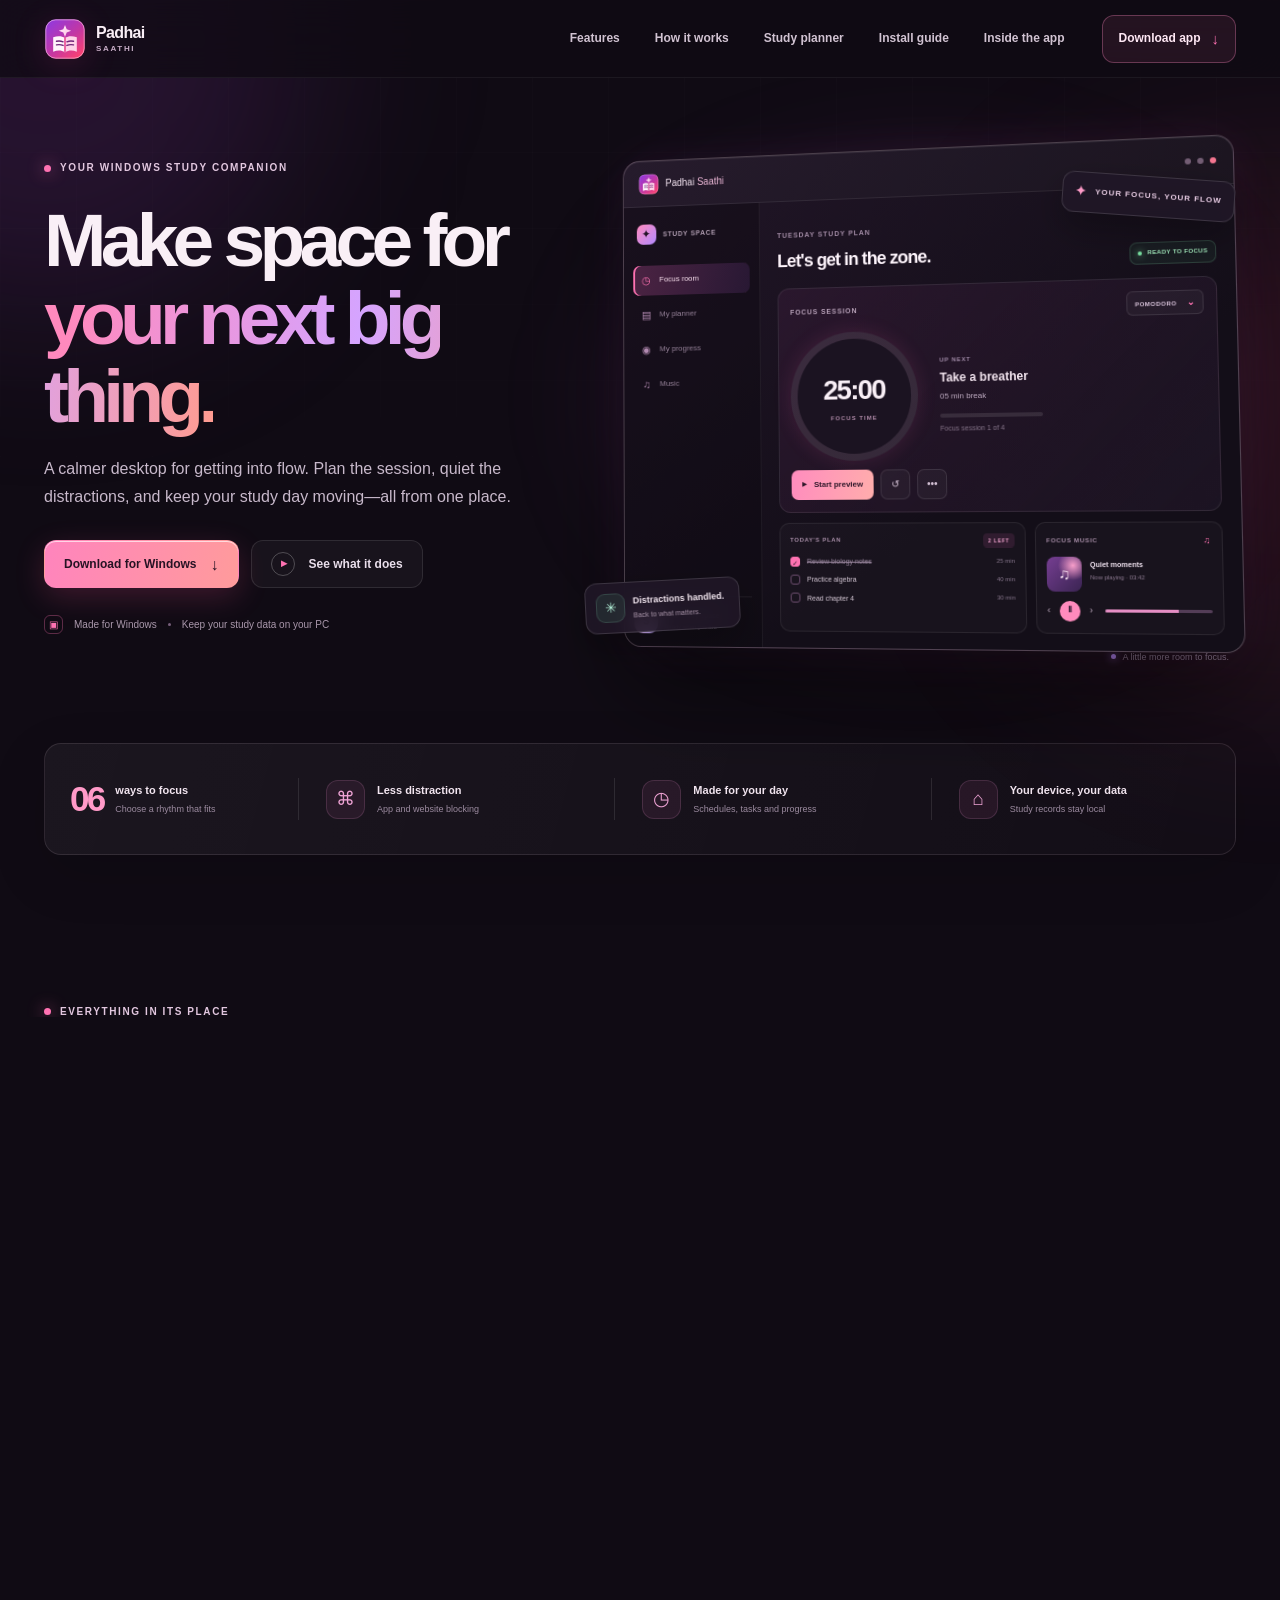
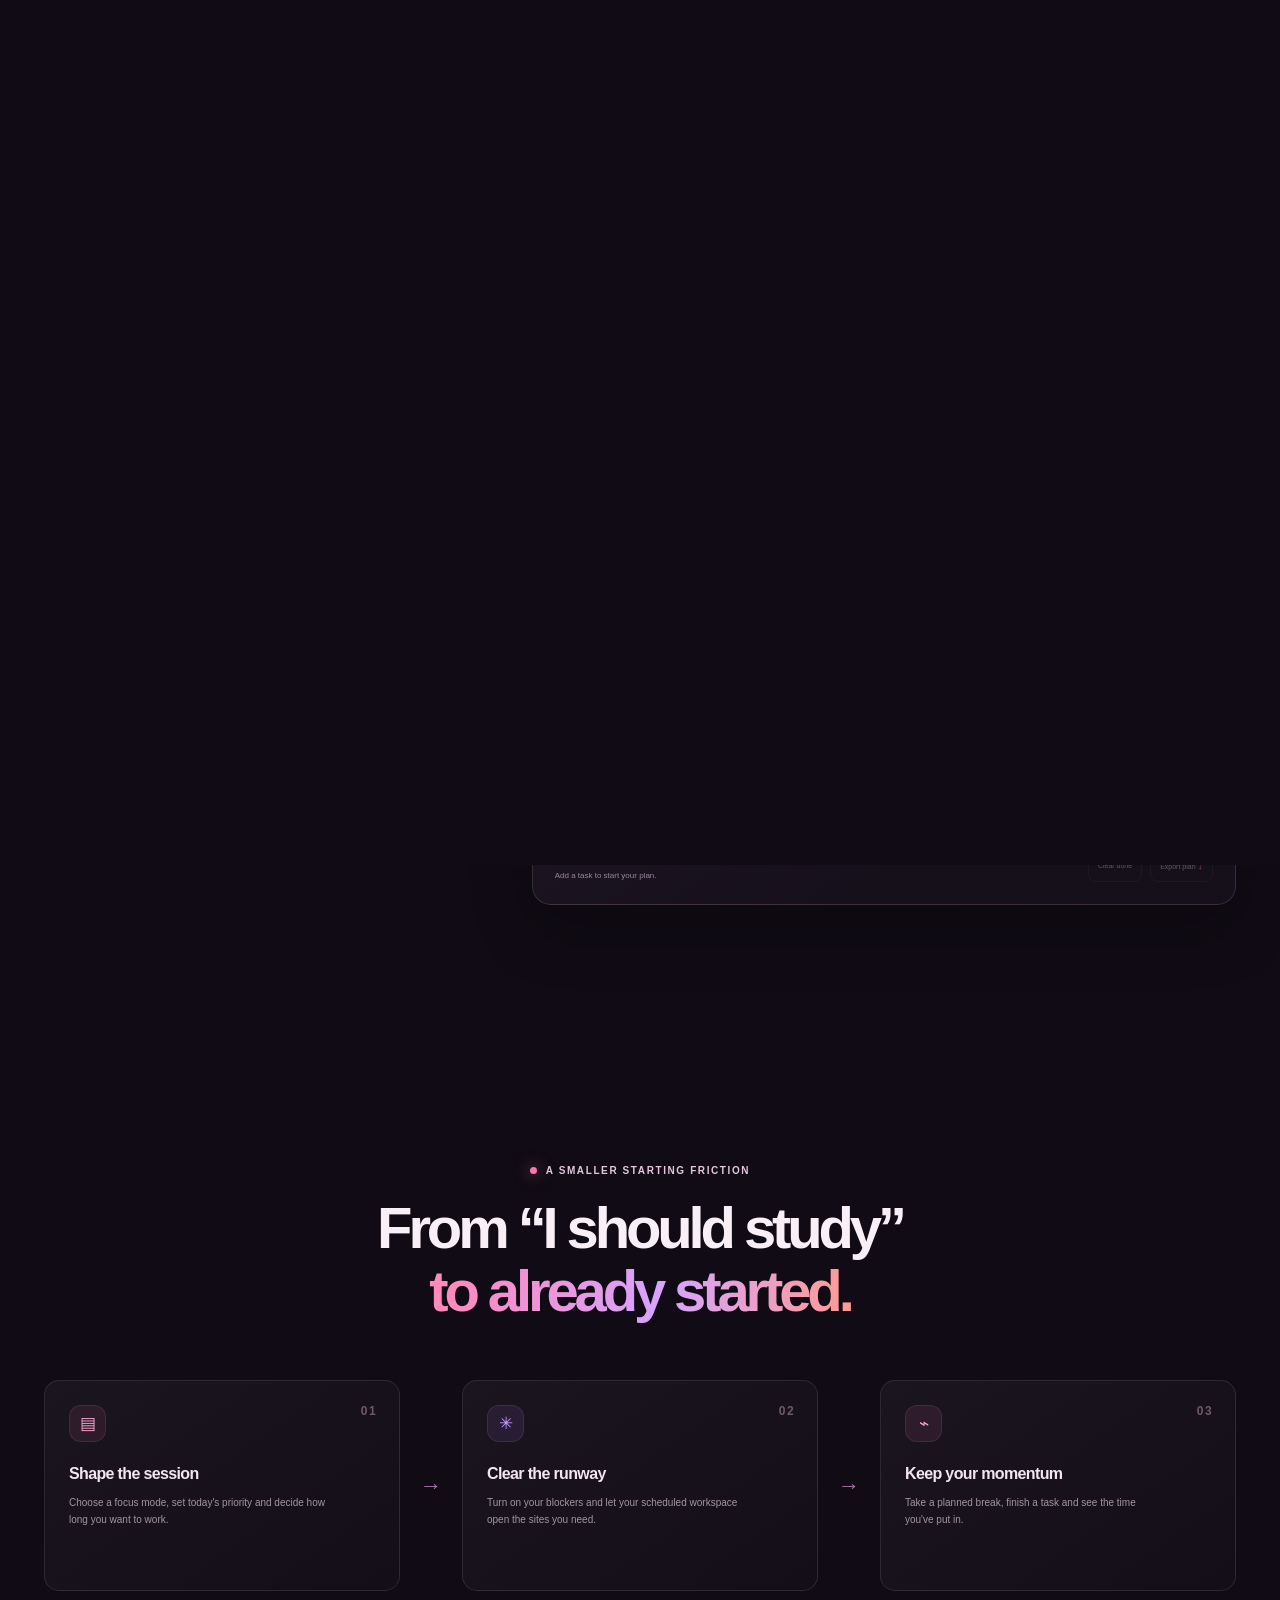
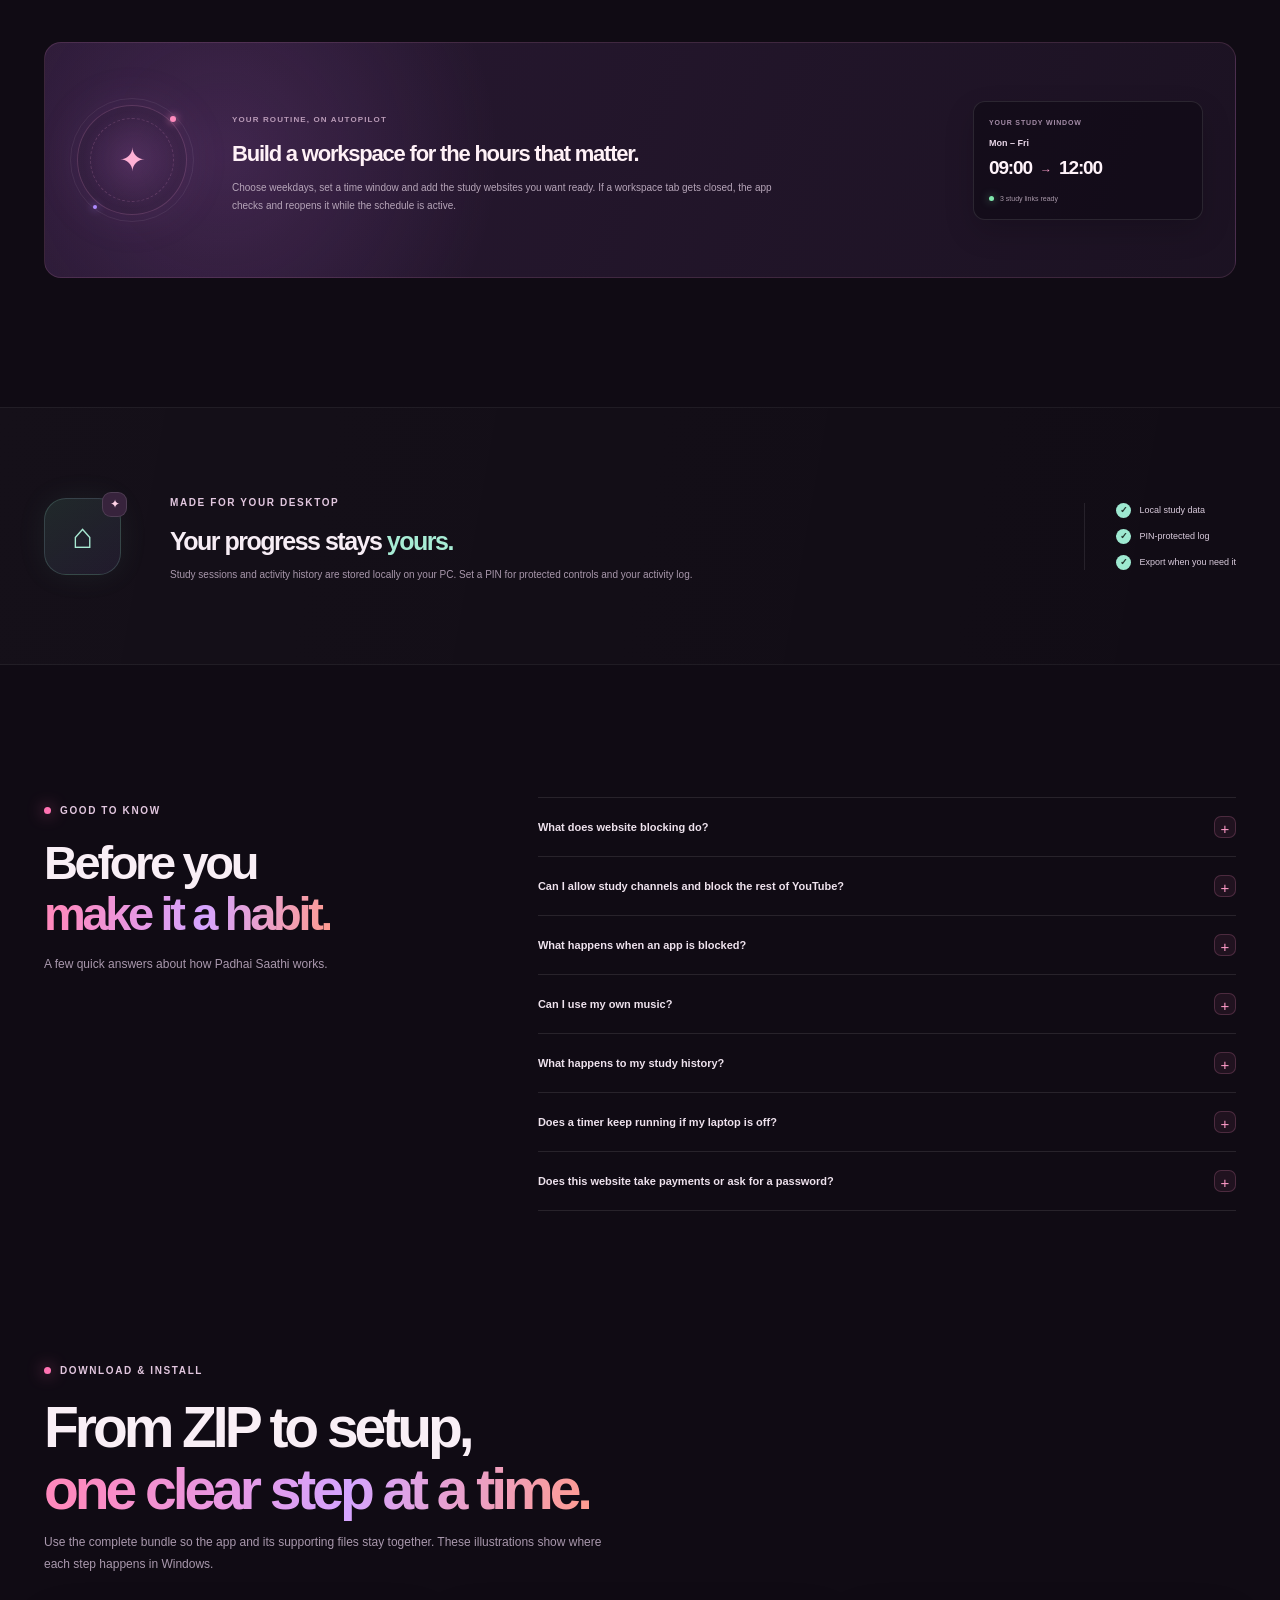
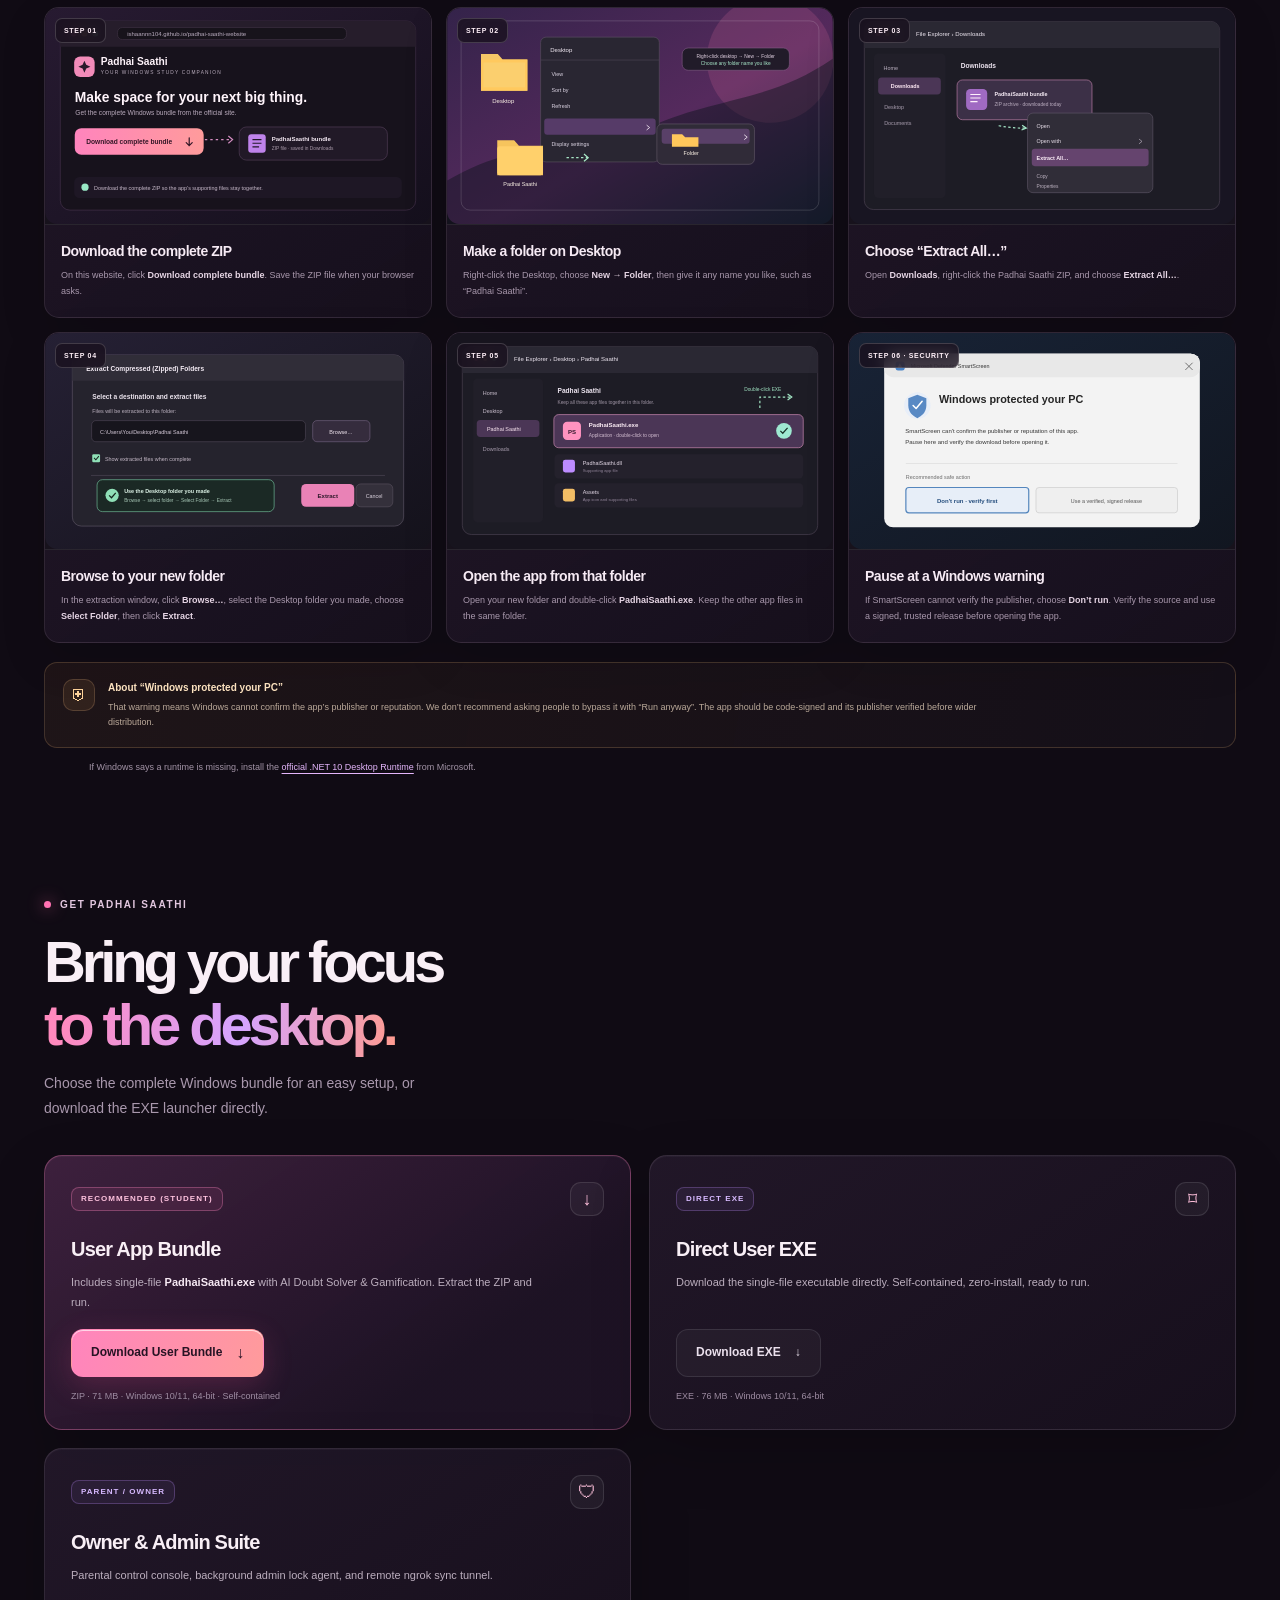
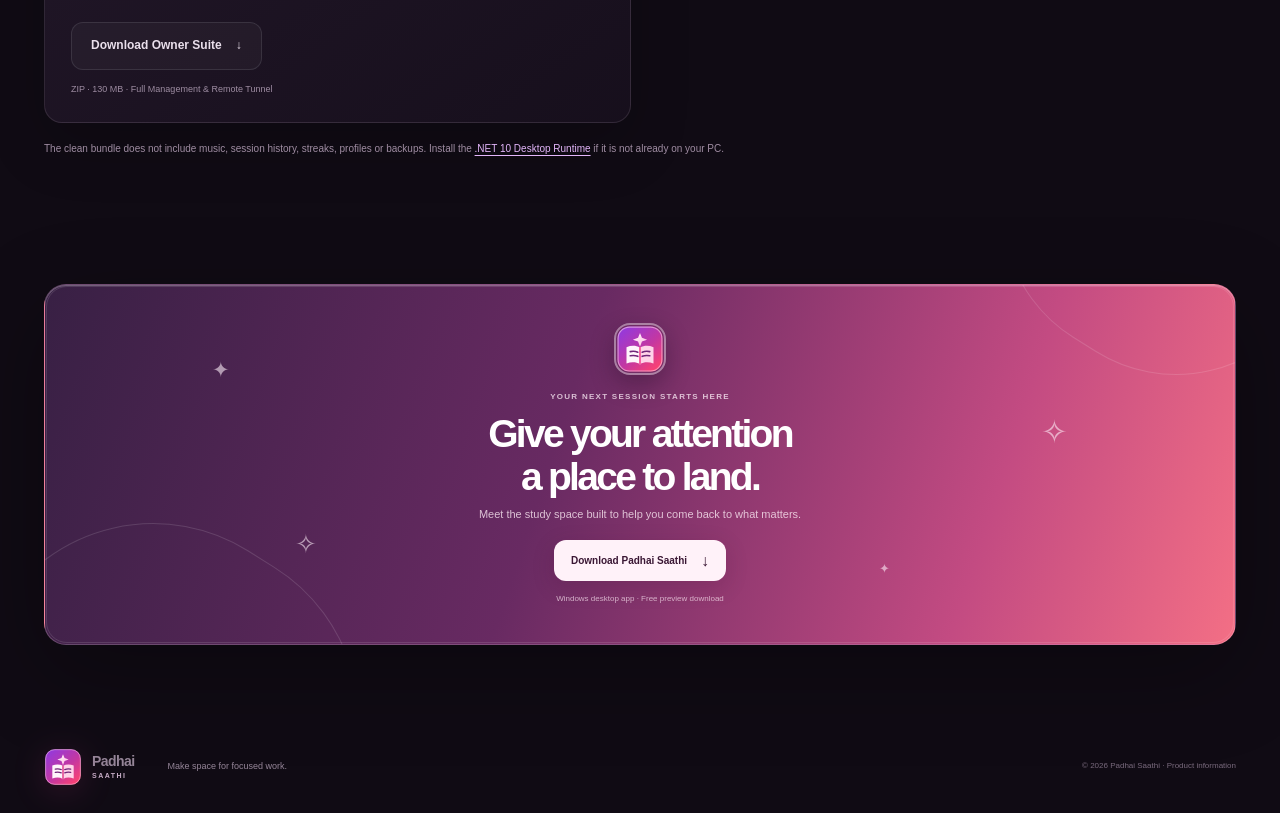
==== index.html @ 5668f963 "feat: publish live v4.2.0 user downloads (AI Doubt Solver + Gamification)" ====
<!doctype html>
<html lang="en">
  <head>
    <meta charset="utf-8" />
    <meta name="viewport" content="width=device-width, initial-scale=1" />
    <meta name="theme-color" content="#100b14" />
    <meta name="description" content="Padhai Saathi brings focus sessions, app and website blocking, selected YouTube channel access, study planning and music into one calm Windows app." />
    <meta name="robots" content="index, follow" />
    <meta name="referrer" content="strict-origin-when-cross-origin" />
    <meta http-equiv="Content-Security-Policy" content="default-src 'self'; base-uri 'self'; object-src 'none'; img-src 'self' data:; script-src 'self'; style-src 'self' 'unsafe-inline' https://fonts.googleapis.com; font-src 'self' https://fonts.gstatic.com data:; connect-src 'self'; upgrade-insecure-requests" />
    <meta property="og:type" content="website" />
    <meta property="og:title" content="Padhai Saathi — make space for focused work" />
    <meta property="og:description" content="Focus sessions, distraction blocking, selected YouTube channels and study planning for Windows." />
    <link rel="canonical" href="https://ishaannn104.github.io/padhai-saathi-website/" />
    <meta property="og:image" content="https://ishaannn104.github.io/padhai-saathi-website/assets/PadhaiSaathi.svg" />
    <title>Padhai Saathi — Make space for focused work</title>
    <link rel="icon" type="image/svg+xml" href="assets/PadhaiSaathi.svg" />
    <link rel="preconnect" href="https://fonts.googleapis.com" />
    <link rel="preconnect" href="https://fonts.gstatic.com" crossorigin />
    <link href="https://fonts.googleapis.com/css2?family=DM+Sans:wght@400;500;600;700&family=Manrope:wght@400;500;600;700;800&display=swap" rel="stylesheet" />
    <link rel="stylesheet" href="styles.css" />
    <script defer src="script.js"></script>
  </head>
  <body>
    <div class="ambient ambient-one" aria-hidden="true"></div>
    <div class="ambient ambient-two" aria-hidden="true"></div>
    <header class="topbar">
      <a class="brand" href="#top" aria-label="Padhai Saathi home">
        <img src="assets/PadhaiSaathi.svg" alt="" width="42" height="42" />
        <span><strong>Padhai</strong><small>SAATHI</small></span>
      </a>
      <button class="menu-toggle" type="button" aria-label="Open navigation" aria-expanded="false" aria-controls="main-nav">
        <span></span><span></span>
      </button>
      <nav id="main-nav" class="nav-links" aria-label="Main navigation">
        <a href="#features">Features</a>
        <a href="#how-it-works">How it works</a>
        <a href="#quick-planner">Study planner</a>
        <a href="#install-guide">Install guide</a>
        <a href="#inside-the-app">Inside the app</a>
        <a class="nav-cta" href="#download">Download app <span aria-hidden="true">↓</span></a>
      </nav>
    </header>

    <main id="top">
      <section class="hero section-wrap">
        <div class="hero-copy reveal">
          <div class="eyebrow"><span class="eyebrow-dot"></span> YOUR WINDOWS STUDY COMPANION</div>
          <h1>Make space for<br /><span>your next big thing.</span></h1>
          <p class="hero-lede">A calmer desktop for getting into flow. Plan the session, quiet the distractions, and keep your study day moving—all from one place.</p>
          <div class="hero-actions">
            <a class="button button-primary" href="#download">Download for Windows <span aria-hidden="true">↓</span></a>
            <a class="button button-quiet" href="#features"><span class="play-icon" aria-hidden="true">▶</span> See what it does</a>
          </div>
          <div class="hero-meta">
            <span class="meta-icon" aria-hidden="true">▣</span>
            <span>Made for Windows</span><i></i><span>Keep your study data on your PC</span>
          </div>
        </div>

        <div class="hero-art reveal reveal-late" id="inside-the-app">
          <div class="art-glow" aria-hidden="true"></div>
          <div class="float-chip chip-top"><span class="chip-spark">✦</span> YOUR FOCUS, YOUR FLOW</div>
          <div class="app-window" aria-label="Illustration of the Padhai Saathi focus room">
            <div class="window-topbar">
              <div class="mini-brand"><img src="assets/PadhaiSaathi.svg" alt="" /><span>Padhai <b>Saathi</b></span></div>
              <div class="window-controls"><span></span><span></span><span></span></div>
            </div>
            <div class="window-body">
              <aside class="mock-sidebar">
                <div class="mock-side-logo"><span>✦</span><b>STUDY SPACE</b></div>
                <div class="mock-nav active"><i>◷</i> Focus room</div>
                <div class="mock-nav"><i>▤</i> My planner</div>
                <div class="mock-nav"><i>◉</i> My progress</div>
                <div class="mock-nav"><i>♫</i> Music</div>
                <div class="mock-side-foot"><span class="avatar">S</span><span><b>Your study space</b><small>Ready when you are</small></span></div>
              </aside>
              <div class="mock-content">
                <div class="mock-heading"><div><span class="mock-kicker">TUESDAY STUDY PLAN</span><h3>Let's get in the zone.</h3></div><span class="ready-pill"><i></i> READY TO FOCUS</span></div>
                <div class="mock-focus-card" id="focus-demo" tabindex="-1" aria-label="Interactive focus timer preview">
                  <div class="mock-card-top"><span data-demo-session-label>FOCUS SESSION</span><span class="mode-pill"><span data-demo-mode-name>POMODORO</span> <b aria-hidden="true">⌄</b></span></div>
                  <div class="timer-zone">
                    <div class="timer-ring"><div class="ring-inner"><span class="timer-readout" data-demo-timer aria-live="off">25:00</span><small data-demo-timer-caption>FOCUS TIME</small></div></div>
                    <div class="timer-side"><span class="timer-side-label" data-demo-next-label>UP NEXT</span><strong data-demo-next-title>Take a breather</strong><span class="timer-side-time" data-demo-next-time>05 min break</span><div class="timer-progress"><span data-demo-progress></span></div><small data-demo-session-status>Focus session 1 of 4</small></div>
                  </div>
                  <div class="mock-controls"><button class="mock-start" type="button" data-demo-start aria-label="Start the timer preview"><span aria-hidden="true">▶</span> Start preview</button><button class="mock-control" type="button" data-demo-reset aria-label="Reset the timer preview">↺</button><a class="mock-control" href="#focus-modes" aria-label="Explore all focus modes">•••</a></div>
                </div>
                <div class="mock-bottom-grid">
                  <div class="mock-task-card"><div class="mini-card-head"><span>TODAY'S PLAN</span><b>2 LEFT</b></div><div class="mini-task checked"><i>✓</i><span>Review biology notes</span><small>25 min</small></div><div class="mini-task"><i></i><span>Practice algebra</span><small>40 min</small></div><div class="mini-task"><i></i><span>Read chapter 4</span><small>30 min</small></div></div>
                  <div class="mock-music-card"><div class="mini-card-head"><span>FOCUS MUSIC</span><i>♫</i></div><div class="track-art"><span>♫</span></div><div class="track-info"><b>Quiet moments</b><small>Now playing · 03:42</small></div><div class="track-controls"><span>‹</span><b>Ⅱ</b><span>›</span><div class="track-volume"><i></i></div></div></div>
                </div>
              </div>
            </div>
          </div>
          <div class="float-chip chip-bottom"><span class="shield-mini" aria-hidden="true">✳</span><span><b>Distractions handled.</b><small>Back to what matters.</small></span></div>
          <div class="art-caption"><span class="caption-dot"></span> A little more room to focus.</div>
        </div>
      </section>

      <section class="proof-strip section-wrap" aria-label="At a glance">
        <div class="proof-item"><span class="proof-number">06</span><span><b>ways to focus</b><small>Choose a rhythm that fits</small></span></div>
        <div class="proof-divider"></div>
        <div class="proof-item"><span class="proof-symbol">⌘</span><span><b>Less distraction</b><small>App and website blocking</small></span></div>
        <div class="proof-divider"></div>
        <div class="proof-item"><span class="proof-symbol">◷</span><span><b>Made for your day</b><small>Schedules, tasks and progress</small></span></div>
        <div class="proof-divider"></div>
        <div class="proof-item"><span class="proof-symbol">⌂</span><span><b>Your device, your data</b><small>Study records stay local</small></span></div>
      </section>

      <section class="features section-wrap" id="features">
        <div class="section-heading reveal">
          <span class="eyebrow"><span class="eyebrow-dot"></span> EVERYTHING IN ITS PLACE</span>
          <h2>One study space.<br /><span>Fewer open loops.</span></h2>
          <p>Keep the small things from pulling you away from the important thing in front of you.</p>
        </div>
        <div class="feature-grid">
          <article class="feature-card feature-focus reveal">
            <div class="feature-icon icon-pink"><span>◷</span></div>
            <div class="feature-copy"><span class="feature-overline">FIND YOUR RHYTHM</span><h3>Focus your way.</h3><p>Pick Pomodoro, countdown, stopwatch, deep work, intervals or your own custom cycle. Save your preferred setup and get started.</p><a href="#focus-modes" class="text-link">Explore focus modes <span>↗</span></a></div>
            <div class="mode-stack" aria-hidden="true"><span>Pomodoro <b>25 / 5</b></span><span>Deep work <b>90 min</b></span><span>Custom cycle <b>Set yours</b></span></div>
          </article>
          <article class="feature-card feature-block reveal reveal-late">
            <div class="feature-icon icon-violet"><span>✳</span></div>
            <div class="feature-copy"><span class="feature-overline">PROTECT YOUR ATTENTION</span><h3>Let distractions go.</h3><p>Choose apps and website domains separately. When a blocked website opens, Padhai Saathi closes the whole browser and its other tabs and windows.</p><div class="blocker-demo"><span><i class="app-dot dot-rose"></i> Social app <b>Blocked</b></span><span><i class="app-dot dot-blue"></i> Video site <b>Blocked</b></span></div></div>
          </article>
          <article class="feature-card feature-workspace reveal">
            <div class="feature-icon icon-coral"><span>▦</span></div>
            <div class="feature-copy"><span class="feature-overline">BUILD A ROUTINE</span><h3>Your desk, on a schedule.</h3><p>Set the days and hours for a workspace. Padhai Saathi can open your study links and keep the routine ready for you.</p><a href="#how-it-works" class="text-link">See how workspaces work <span>↗</span></a></div>
            <div class="schedule-mini" aria-hidden="true"><div><span>WEEKDAY WORKSPACE</span><b>09:00 <i>→</i> 12:00</b></div><div class="weekday-row"><i>M</i><i>T</i><i>W</i><i>T</i><i>F</i><i class="off">S</i><i class="off">S</i></div><small><span></span> Study room is scheduled</small></div>
          </article>
          <article class="feature-card feature-plan reveal reveal-late">
            <div class="feature-icon icon-mint"><span>✓</span></div>
            <div class="feature-copy"><span class="feature-overline">TURN INTENTION INTO ACTION</span><h3>A plan you can finish.</h3><p>Break big goals into tasks with estimates, priorities and due dates. Plan your day around the time you actually have.</p><div class="plan-progress"><div class="plan-progress-top"><span>Today's plan</span><b>2 of 4 done</b></div><div class="plan-track"><i></i></div></div></div>
          </article>
          <article class="feature-card feature-music reveal">
            <div class="feature-icon icon-amber"><span>♫</span></div>
            <div class="feature-copy"><span class="feature-overline">SET THE MOOD</span><h3>Keep your sound close.</h3><p>Play your own audio with playback, volume, shuffle, repeat and track controls that stay available around the app.</p><div class="sound-wave" aria-hidden="true"><i></i><i></i><i></i><i></i><i></i><i></i><i></i><i></i><i></i><i></i><i></i><i></i><i></i><i></i><i></i><i></i><i></i><i></i></div></div>
          </article>
          <article class="feature-card feature-insights reveal reveal-late">
            <div class="feature-icon icon-blue"><span>⌁</span></div>
            <div class="feature-copy"><span class="feature-overline">SEE YOUR MOMENTUM</span><h3>Notice the progress.</h3><p>Review focused time, streaks and subject totals. Export your progress and view a private activity log protected by your PIN.</p><div class="spark-bars" aria-hidden="true"><i style="--bar:32%"></i><i style="--bar:48%"></i><i style="--bar:42%"></i><i style="--bar:72%"></i><i style="--bar:60%"></i><i style="--bar:88%"></i><i style="--bar:70%"></i></div></div>
          </article>
          <article class="feature-card feature-ai reveal">
            <div class="feature-icon icon-pink"><span>✦</span></div>
            <div class="feature-copy"><span class="feature-overline">100% FREE AI STUDY COMPANION</span><h3>Saathi AI Doubt Solver.</h3><p>Stuck on a difficult concept or exam question? Ask Saathi AI for instant step-by-step explanations, mnemonic tricks, and quick revision notes powered by Google Gemini.</p><div class="blocker-demo"><span><i class="app-dot dot-rose"></i> Step-by-Step <b>Math &amp; Science</b></span><span><i class="app-dot dot-blue"></i> 100% Free <b>No Subscription</b></span></div></div>
          </article>
          <article class="feature-card feature-gamification reveal reveal-late">
            <div class="feature-icon icon-mint"><span>★</span></div>
            <div class="feature-copy"><span class="feature-overline">STUDENT PSYCHOLOGY &amp; GAMIFICATION</span><h3>Earn XP. Level up your focus.</h3><p>Turn study sessions into rewarding milestones. Rank up from Focus Novice to Padhai Prodigy, earn daily streaks, and get daily motivational quotes to keep your mental flow peak.</p><div class="plan-progress"><div class="plan-progress-top"><span>Level 2: Dedicated Learner</span><b>150 / 250 XP</b></div><div class="plan-track"><i style="width: 60%;"></i></div></div></div>
          </article>
        </div>
        <article class="youtube-feature-card reveal" id="youtube-focus">
          <div class="youtube-feature-copy">
            <span class="feature-overline">A BETTER WAY TO LEARN ON YOUTUBE</span>
            <h3>Keep the study channels.<br /><span>Close the rabbit holes.</span></h3>
            <p>Add the channels you learn from with a channel URL or <strong>@handle</strong>. During focus sessions and active workspaces, those channel pages and videos stay available; other YouTube pages and videos close the whole browser.</p>
            <small>Video channels are checked online on first use. A new page may load briefly before the blocker check closes the browser; if a channel cannot be verified, access is denied.</small>
          </div>
          <div class="youtube-allowlist-preview" aria-label="Illustration of selected YouTube channels being allowed and other YouTube videos being blocked">
            <div class="youtube-preview-top"><span>YOUTUBE CHANNEL ALLOWLIST</span><b><i></i> ON</b></div>
            <div class="youtube-channel-row"><span class="youtube-status-icon">✓</span><div><strong>@KhanAcademy</strong><small>Channel page and videos allowed</small></div></div>
            <div class="youtube-channel-row"><span class="youtube-status-icon">✓</span><div><strong>@PhysicsWallah</strong><small>Channel page and videos allowed</small></div></div>
            <div class="youtube-rule-divider"><span>OTHER YOUTUBE CONTENT</span></div>
            <div class="youtube-block-row"><span class="youtube-block-icon">×</span><div><strong>Unselected pages and videos</strong><small>Whole browser closes during focus</small></div></div>
          </div>
        </article>
      </section>

      <section class="modes-section" id="focus-modes">
        <div class="section-wrap modes-layout">
          <div class="modes-copy reveal">
            <span class="eyebrow"><span class="eyebrow-dot"></span> SIX WAYS TO GET GOING</span>
            <h2>Make the timer<br /><span>fit your brain.</span></h2>
            <p>Some days call for sprints. Some call for a long, quiet stretch. Select a mode to preview its timer above; the demo does not start or control the desktop app.</p>
            <a class="button button-outline" href="#inside-the-app">See the focus room <span>↗</span></a>
          </div>
          <div class="mode-grid reveal reveal-late">
            <a class="mode-tile is-selected" href="#focus-demo" data-demo-mode="pomodoro" aria-current="true"><span class="tile-icon">🍅</span><span class="tile-copy"><b>Pomodoro</b><small>Focus, then recharge</small></span><span class="tile-arrow" aria-hidden="true">↗</span></a>
            <a class="mode-tile" href="#focus-demo" data-demo-mode="countdown"><span class="tile-icon">◷</span><span class="tile-copy"><b>Countdown</b><small>Set your end time</small></span><span class="tile-arrow" aria-hidden="true">↗</span></a>
            <a class="mode-tile" href="#focus-demo" data-demo-mode="stopwatch"><span class="tile-icon">↗</span><span class="tile-copy"><b>Stopwatch</b><small>Track as you go</small></span><span class="tile-arrow" aria-hidden="true">↗</span></a>
            <a class="mode-tile" href="#focus-demo" data-demo-mode="deep-work"><span class="tile-icon">◉</span><span class="tile-copy"><b>Deep work</b><small>Protect a longer block</small></span><span class="tile-arrow" aria-hidden="true">↗</span></a>
            <a class="mode-tile" href="#focus-demo" data-demo-mode="intervals"><span class="tile-icon">⟳</span><span class="tile-copy"><b>Intervals</b><small>Repeat your own cycle</small></span><span class="tile-arrow" aria-hidden="true">↗</span></a>
            <a class="mode-tile" href="#focus-demo" data-demo-mode="custom"><span class="tile-icon">✳</span><span class="tile-copy"><b>Custom cycle</b><small>Name and shape your flow</small></span><span class="tile-arrow" aria-hidden="true">↗</span></a>
          </div>
        </div>
      </section>

      <section class="quick-planner section-wrap" id="quick-planner" aria-labelledby="planner-heading">
        <div class="planner-intro reveal">
          <span class="eyebrow"><span class="eyebrow-dot"></span> A SMALL PLAN, KEPT LOCAL</span>
          <h2 id="planner-heading">Make a plan<br /><span>for right now.</span></h2>
          <p>Turn a big study day into a few clear next steps. Add tasks, keep an eye on your remaining focus time, and save a copy when you're done.</p>
          <div class="planner-privacy"><span aria-hidden="true">⌂</span><div><b>Saved in this browser</b><small>Your plan stays on this device and is separate from the desktop app.</small></div></div>
        </div>
        <div class="planner-card reveal reveal-late">
          <div class="planner-card-top">
            <div><span class="planner-kicker">QUICK STUDY PLAN</span><h3>Your next steps</h3></div>
            <span class="planner-local-badge"><i></i> ON THIS DEVICE</span>
          </div>
          <div class="planner-stats" aria-label="Study plan summary">
            <div class="planner-stat"><span>Tasks left</span><strong data-plan-remaining>0</strong></div>
            <div class="planner-stat"><span>Focus time left</span><strong><span data-plan-minutes>0</span><small> min</small></strong></div>
            <div class="planner-stat"><span>Done</span><strong><span data-plan-complete>0</span><small>%</small></strong></div>
          </div>
          <div class="planner-progress" role="progressbar" aria-label="Study plan completion" aria-valuemin="0" aria-valuemax="100" aria-valuenow="0"><i data-plan-progress></i></div>
          <form class="planner-form" id="study-planner-form">
            <label class="planner-field planner-field-task" for="planner-task">What do you need to do?<input id="planner-task" name="task" type="text" maxlength="100" placeholder="e.g. Revise the biology chapter" required /></label>
            <label class="planner-field" for="planner-subject">Subject <span>(optional)</span><input id="planner-subject" name="subject" type="text" maxlength="48" placeholder="e.g. Biology" /></label>
            <label class="planner-field" for="planner-minutes">Minutes<input id="planner-minutes" name="minutes" type="number" min="1" max="480" step="5" value="25" required /></label>
            <button class="button button-primary planner-add" type="submit">Add task <span aria-hidden="true">+</span></button>
          </form>
          <div class="planner-list-head">
            <div><b>Your list</b><span data-plan-total>0 tasks</span></div>
            <div class="planner-filters" role="group" aria-label="Filter study tasks">
              <button type="button" data-plan-filter="all" aria-pressed="true">All</button>
              <button type="button" data-plan-filter="open" aria-pressed="false">To do</button>
              <button type="button" data-plan-filter="done" aria-pressed="false">Done</button>
            </div>
          </div>
          <ul class="planner-list" data-plan-list aria-label="Study tasks"></ul>
          <p class="planner-empty" data-plan-empty>No tasks yet. Add one small step to get started.</p>
          <div class="planner-footer">
            <p data-plan-message aria-live="polite">Add a task to start your plan.</p>
            <div class="planner-footer-actions">
              <button type="button" data-plan-clear disabled>Clear done</button>
              <button type="button" data-plan-export disabled>Export plan <span aria-hidden="true">↓</span></button>
            </div>
          </div>
        </div>
        <template id="planner-task-template">
          <li class="planner-task">
            <button class="planner-task-toggle" type="button" data-task-toggle aria-pressed="false" aria-label="Mark task complete"><span aria-hidden="true">✓</span></button>
            <div class="planner-task-copy"><b data-task-title></b><span data-task-subject></span></div>
            <span class="planner-task-time"><b data-task-minutes></b><small>min</small></span>
            <button class="planner-task-delete" type="button" data-task-delete aria-label="Delete task">×</button>
          </li>
        </template>
      </section>

      <section class="workflow section-wrap" id="how-it-works">
        <div class="section-heading center-heading reveal">
          <span class="eyebrow"><span class="eyebrow-dot"></span> A SMALLER STARTING FRICTION</span>
          <h2>From “I should study”<br /><span>to already started.</span></h2>
        </div>
        <div class="steps-row">
          <article class="step-card reveal"><div class="step-number">01</div><div class="step-icon">▤</div><h3>Shape the session</h3><p>Choose a focus mode, set today's priority and decide how long you want to work.</p></article>
          <div class="step-connector" aria-hidden="true">→</div>
          <article class="step-card reveal reveal-late"><div class="step-number">02</div><div class="step-icon">✳</div><h3>Clear the runway</h3><p>Turn on your blockers and let your scheduled workspace open the sites you need.</p></article>
          <div class="step-connector" aria-hidden="true">→</div>
          <article class="step-card reveal reveal-later"><div class="step-number">03</div><div class="step-icon">⌁</div><h3>Keep your momentum</h3><p>Take a planned break, finish a task and see the time you've put in.</p></article>
        </div>
        <div class="workspace-callout reveal">
          <div class="callout-orbit" aria-hidden="true"><span>✦</span><i></i><i></i></div>
          <div class="callout-copy"><span class="feature-overline">YOUR ROUTINE, ON AUTOPILOT</span><h3>Build a workspace for the hours that matter.</h3><p>Choose weekdays, set a time window and add the study websites you want ready. If a workspace tab gets closed, the app checks and reopens it while the schedule is active.</p></div>
          <div class="callout-schedule"><span>YOUR STUDY WINDOW</span><b>Mon – Fri</b><strong>09:00 <i>→</i> 12:00</strong><small><i></i> 3 study links ready</small></div>
        </div>
      </section>

      <section class="privacy-band">
        <div class="section-wrap privacy-inner reveal">
          <div class="privacy-symbol"><span>⌂</span><i>✦</i></div>
          <div><span class="eyebrow">MADE FOR YOUR DESKTOP</span><h2>Your progress stays <span>yours.</span></h2><p>Study sessions and activity history are stored locally on your PC. Set a PIN for protected controls and your activity log.</p></div>
          <div class="privacy-points"><span><i>✓</i> Local study data</span><span><i>✓</i> PIN-protected log</span><span><i>✓</i> Export when you need it</span></div>
        </div>
      </section>

      <section class="faq-section section-wrap" id="faq">
        <div class="faq-intro reveal"><span class="eyebrow"><span class="eyebrow-dot"></span> GOOD TO KNOW</span><h2>Before you<br /><span>make it a habit.</span></h2><p>A few quick answers about how Padhai Saathi works.</p></div>
        <div class="faq-list reveal reveal-late">
          <details><summary>What does website blocking do? <span>+</span></summary><p>During an active focus session or scheduled workspace, Padhai Saathi matches the blocked domain and closes the entire browser process, including its other windows and tabs. Save browser work before a session, because unsaved forms may be lost.</p></details>
          <details><summary>Can I allow study channels and block the rest of YouTube? <span>+</span></summary><p>Yes. Add selected channel URLs or @handles in Blockers and turn on the YouTube channel limit. During focus and active workspaces, those channel pages and videos are allowed; other YouTube pages and videos close the whole browser. Video channels need an internet check the first time.</p></details>
          <details><summary>What happens when an app is blocked? <span>+</span></summary><p>Selected apps are force-closed during focus or an enabled workspace. Save your work before starting a protected session, because unsaved changes in a blocked app may be lost.</p></details>
          <details><summary>Can I use my own music? <span>+</span></summary><p>Yes. The player supports common local audio files, including MP3, WAV, WMA, M4A and AAC. Add audio you have the right to use.</p></details>
          <details><summary>What happens to my study history? <span>+</span></summary><p>Your study and activity data is stored locally on your Windows PC. You can export progress reports from the app.</p></details>
          <details><summary>Does a timer keep running if my laptop is off? <span>+</span></summary><p>The app saves the timer's end time and can restore it after you sign back into Windows. The app itself cannot run while Windows is powered off.</p></details>
          <details><summary>Does this website take payments or ask for a password? <span>+</span></summary><p>No. This is an informational website about the Windows app. It has no checkout, payment form, account sign-in, or password collection.</p></details>
        </div>
      </section>

      <section class="install-guide section-wrap" id="install-guide" aria-labelledby="install-guide-heading">
        <div class="section-heading install-guide-heading reveal">
          <span class="eyebrow"><span class="eyebrow-dot"></span> DOWNLOAD &amp; INSTALL</span>
          <h2 id="install-guide-heading">From ZIP to setup,<br /><span>one clear step at a time.</span></h2>
          <p>Use the complete bundle so the app and its supporting files stay together. These illustrations show where each step happens in Windows.</p>
        </div>
        <div class="guide-grid">
          <article class="guide-card reveal">
            <figure class="guide-visual"><span>STEP 01</span><img src="assets/download-guide/step-01-download.svg" alt="Browser on the official Padhai Saathi website with the complete bundle download button and ZIP download." loading="lazy" decoding="async" /></figure>
            <div class="guide-copy"><h3>Download the complete ZIP</h3><p>On this website, click <strong>Download complete bundle</strong>. Save the ZIP file when your browser asks.</p></div>
          </article>
          <article class="guide-card reveal reveal-late">
            <figure class="guide-visual"><span>STEP 02</span><img src="assets/download-guide/step-02-folder.svg" alt="Windows desktop context menu showing New, Folder, and a new Padhai Saathi folder." loading="lazy" decoding="async" /></figure>
            <div class="guide-copy"><h3>Make a folder on Desktop</h3><p>Right-click the Desktop, choose <strong>New → Folder</strong>, then give it any name you like, such as “Padhai Saathi”.</p></div>
          </article>
          <article class="guide-card reveal">
            <figure class="guide-visual"><span>STEP 03</span><img src="assets/download-guide/step-03-extract.svg" alt="Windows Downloads folder with the Padhai Saathi ZIP selected and Extract All highlighted in its context menu." loading="lazy" decoding="async" /></figure>
            <div class="guide-copy"><h3>Choose “Extract All…”</h3><p>Open <strong>Downloads</strong>, right-click the Padhai Saathi ZIP, and choose <strong>Extract All…</strong>.</p></div>
          </article>
          <article class="guide-card reveal reveal-late">
            <figure class="guide-visual"><span>STEP 04</span><img src="assets/download-guide/step-04-choose-folder.svg" alt="Extract Compressed Folders dialog with the destination set to a Desktop folder and Extract selected." loading="lazy" decoding="async" /></figure>
            <div class="guide-copy"><h3>Browse to your new folder</h3><p>In the extraction window, click <strong>Browse…</strong>, select the Desktop folder you made, choose <strong>Select Folder</strong>, then click <strong>Extract</strong>.</p></div>
          </article>
          <article class="guide-card reveal">
            <figure class="guide-visual"><span>STEP 05</span><img src="assets/download-guide/step-05-open-app.svg" alt="Extracted Padhai Saathi folder showing PadhaiSaathi.exe beside its supporting DLL and Assets folder." loading="lazy" decoding="async" /></figure>
            <div class="guide-copy"><h3>Open the app from that folder</h3><p>Open your new folder and double-click <strong>PadhaiSaathi.exe</strong>. Keep the other app files in the same folder.</p></div>
          </article>
          <article class="guide-card guide-card-safety reveal reveal-late">
            <figure class="guide-visual"><span>STEP 06 · SECURITY</span><img src="assets/download-guide/step-06-defender.svg" alt="Windows Defender SmartScreen warning with Don't run selected and a reminder to verify the publisher." loading="lazy" decoding="async" /></figure>
            <div class="guide-copy"><h3>Pause at a Windows warning</h3><p>If SmartScreen cannot verify the publisher, choose <strong>Don’t run</strong>. Verify the source and use a signed, trusted release before opening the app.</p></div>
          </article>
        </div>
        <aside class="guide-safety-note" role="note">
          <span class="guide-safety-icon" aria-hidden="true">⛨</span>
          <div><strong>About “Windows protected your PC”</strong><p>That warning means Windows cannot confirm the app’s publisher or reputation. We don’t recommend asking people to bypass it with “Run anyway”. The app should be code-signed and its publisher verified before wider distribution.</p></div>
        </aside>
        <p class="guide-runtime-note">If Windows says a runtime is missing, install the <a href="https://dotnet.microsoft.com/en-us/download/dotnet/10.0" target="_blank" rel="noopener noreferrer">official .NET 10 Desktop Runtime</a> from Microsoft.</p>
      </section>

      <section class="download-section section-wrap" id="download">
        <div class="section-heading reveal">
          <span class="eyebrow"><span class="eyebrow-dot"></span> GET PADHAI SAATHI</span>
          <h2>Bring your focus<br /><span>to the desktop.</span></h2>
          <p>Choose the complete Windows bundle for an easy setup, or download the EXE launcher directly.</p>
        </div>
        <div class="download-grid reveal reveal-late">
          <article class="download-card download-card-featured">
            <div class="download-card-top"><span class="download-badge">RECOMMENDED (STUDENT)</span><span class="download-mark" aria-hidden="true">↓</span></div>
            <h3>User App Bundle</h3>
            <p>Includes single-file <strong>PadhaiSaathi.exe</strong> with AI Doubt Solver &amp; Gamification. Extract the ZIP and run.</p>
            <a class="button button-primary download-button" href="https://github.com/ishaannn104/padhai-saathi-website/releases/download/v4.2.0/PadhaiSaathi-User-20261117.zip" download>Download User Bundle <span aria-hidden="true">↓</span></a>
            <small>ZIP · 71 MB · Windows 10/11, 64-bit · Self-contained</small>
          </article>
          <article class="download-card">
            <div class="download-card-top"><span class="download-badge download-badge-soft">DIRECT EXE</span><span class="download-mark" aria-hidden="true">⌑</span></div>
            <h3>Direct User EXE</h3>
            <p>Download the single-file executable directly. Self-contained, zero-install, ready to run.</p>
            <a class="button button-quiet download-button" href="https://github.com/ishaannn104/padhai-saathi-website/releases/download/v4.2.0/PadhaiSaathi.exe" download>Download EXE <span aria-hidden="true">↓</span></a>
            <small>EXE · 76 MB · Windows 10/11, 64-bit</small>
          </article>
          <article class="download-card">
            <div class="download-card-top"><span class="download-badge download-badge-soft">PARENT / OWNER</span><span class="download-mark" aria-hidden="true">🛡</span></div>
            <h3>Owner &amp; Admin Suite</h3>
            <p>Parental control console, background admin lock agent, and remote ngrok sync tunnel.</p>
            <a class="button button-quiet download-button" href="https://raw.githubusercontent.com/ishaannn104/padhai-saathi-website/main/PadhaiSaathi-Owner-20261117.zip" download>Download Owner Suite <span aria-hidden="true">↓</span></a>
            <small>ZIP · 130 MB · Full Management &amp; Remote Tunnel</small>
          </article>
        </div>
        <p class="download-note reveal">The clean bundle does not include music, session history, streaks, profiles or backups. Install the <a href="https://dotnet.microsoft.com/en-us/download/dotnet/10.0" target="_blank" rel="noopener noreferrer">.NET 10 Desktop Runtime</a> if it is not already on your PC.</p>
      </section>

      <section class="closing-cta section-wrap">
        <div class="closing-card reveal">
          <div class="closing-stars" aria-hidden="true"><i>✦</i><i>✧</i><i>✦</i><i>✧</i></div>
          <div class="closing-content"><img src="assets/PadhaiSaathi.svg" alt="" width="52" height="52" /><span class="eyebrow">YOUR NEXT SESSION STARTS HERE</span><h2>Give your attention<br />a place to land.</h2><p>Meet the study space built to help you come back to what matters.</p><a href="#download" class="button button-light">Download Padhai Saathi <span>↓</span></a><small class="preview-note">Windows desktop app · Free preview download</small></div>
          <div class="closing-shape shape-one" aria-hidden="true"></div><div class="closing-shape shape-two" aria-hidden="true"></div>
        </div>
      </section>
    </main>

    <footer class="footer section-wrap">
      <a class="brand footer-brand" href="#top"><img src="assets/PadhaiSaathi.svg" alt="" width="38" height="38" /><span><strong>Padhai</strong><small>SAATHI</small></span></a>
      <p>Make space for focused work.</p>
      <span class="footer-copy">© <span data-year></span> Padhai Saathi · Product information</span>
    </footer>
  </body>
</html>
---- styles.css ----
:root {
  color-scheme: dark;
  --ink: #f9eff6;
  --ink-soft: #d1c3d2;
  --muted: #9f8ca2;
  --deep: #100b14;
  --panel: #19121e;
  --panel-strong: #211727;
  --line: rgba(255, 224, 242, .11);
  --pink: #ff72b2;
  --coral: #ff7b82;
  --violet: #bd8cff;
  --mint: #9ee9d1;
  --amber: #f5cb91;
  --blue: #9fc9ff;
  --font-head: "Manrope", "Segoe UI", sans-serif;
  --font-body: "DM Sans", "Segoe UI", sans-serif;
  --page: 1192px;
}

* { box-sizing: border-box; }
html { scroll-behavior: smooth; scroll-padding-top: 92px; }
body {
  min-width: 320px;
  margin: 0;
  overflow-x: hidden;
  color: var(--ink);
  background: var(--deep);
  font-family: var(--font-body);
  font-size: 15px;
  line-height: 1.6;
  -webkit-font-smoothing: antialiased;
}
body::before {
  position: fixed;
  z-index: -2;
  inset: 0;
  background-image: linear-gradient(rgba(255,255,255,.017) 1px, transparent 1px), linear-gradient(90deg, rgba(255,255,255,.017) 1px, transparent 1px);
  background-size: 76px 76px;
  mask-image: linear-gradient(to bottom, black, transparent 74%);
  content: "";
  pointer-events: none;
}
a { color: inherit; text-decoration: none; }
button { font: inherit; }
button:focus-visible, a:focus-visible, summary:focus-visible { outline: 2px solid var(--pink); outline-offset: 4px; }
.ambient { position: absolute; z-index: -1; border-radius: 50%; filter: blur(90px); pointer-events: none; }
.ambient-one { top: -220px; left: -220px; width: 530px; height: 530px; background: rgba(132, 54, 164, .19); }
.ambient-two { top: 160px; right: -280px; width: 560px; height: 540px; background: rgba(244, 73, 126, .115); }
.section-wrap { width: min(var(--page), calc(100% - 56px)); margin-inline: auto; }

.topbar { position: sticky; z-index: 50; top: 0; display: flex; width: 100%; height: 78px; align-items: center; justify-content: space-between; padding: 0 max(28px, calc((100vw - var(--page)) / 2)); border-bottom: 1px solid rgba(255,255,255,.055); background: rgba(16,11,20,.78); backdrop-filter: blur(22px); }
.brand { display: inline-flex; align-items: center; gap: 10px; line-height: 1; }
.brand img { display: block; border-radius: 12px; filter: drop-shadow(0 6px 16px rgba(237,70,151,.15)); }
.brand span { display: grid; gap: 4px; }
.brand strong { font-family: var(--font-head); font-size: 16px; letter-spacing: -.04em; }
.brand small { color: #c8afc8; font-size: 8px; font-weight: 800; letter-spacing: .21em; }
.nav-links { display: flex; height: 100%; align-items: center; gap: 35px; color: var(--ink-soft); font-size: 12px; font-weight: 600; }
.nav-links > a:not(.nav-cta) { transition: color .2s ease; }
.nav-links > a:not(.nav-cta):hover { color: white; }
.nav-cta { display: inline-flex; align-items: center; gap: 11px; margin-left: 2px; padding: 11px 16px; border: 1px solid rgba(255, 139, 193, .31); border-radius: 12px; color: #ffe8f4; background: rgba(255,114,178,.09); transition: .2s ease; }
.nav-cta:hover { border-color: rgba(255,139,193,.6); background: rgba(255,114,178,.16); transform: translateY(-1px); }
.nav-cta span { color: var(--pink); font-size: 15px; }
.menu-toggle { display: none; }

.hero { display: grid; min-height: 684px; grid-template-columns: .9fr 1.1fr; align-items: center; gap: 45px; padding-top: 30px; padding-bottom: 76px; }
.hero-copy { position: relative; z-index: 2; padding-bottom: 5px; }
.eyebrow { display: inline-flex; align-items: center; gap: 9px; color: #e2c7df; font-size: 10px; font-weight: 700; letter-spacing: .16em; }
.eyebrow-dot { width: 7px; height: 7px; border-radius: 50%; background: var(--pink); box-shadow: 0 0 16px rgba(255,114,178,.76); }
h1, h2, h3, p { margin-top: 0; }
h1, h2, h3 { font-family: var(--font-head); }
.hero h1 { margin: 22px 0 20px; font-size: clamp(48px, 6vw, 75px); font-weight: 800; letter-spacing: -.077em; line-height: 1.04; }
.hero h1 span, .section-heading h2 span, .modes-copy h2 span, .faq-intro h2 span { color: transparent; background: linear-gradient(96deg, #ff89bd 5%, #d5a4ff 56%, #ff9b90 100%); background-clip: text; -webkit-background-clip: text; }
.hero-lede { max-width: 472px; margin-bottom: 29px; color: #c8b9cb; font-size: 16px; line-height: 1.78; }
.hero-actions { display: flex; flex-wrap: wrap; align-items: center; gap: 12px; }
.button { display: inline-flex; min-height: 48px; align-items: center; justify-content: center; gap: 14px; padding: 0 19px; border: 1px solid transparent; border-radius: 12px; font-size: 12px; font-weight: 700; transition: transform .2s ease, box-shadow .2s ease, background .2s ease; }
.button:hover { transform: translateY(-2px); }
.button-primary { color: #271324; background: linear-gradient(105deg, #ff84bd, #ff9b9b); box-shadow: 0 9px 30px rgba(246,80,146,.2), inset 0 1px rgba(255,255,255,.65); }
.button-primary:hover { box-shadow: 0 13px 34px rgba(246,80,146,.34), inset 0 1px rgba(255,255,255,.75); }
.button-primary span, .button-light span { font-size: 16px; }
.button-quiet { color: #eadfec; background: rgba(255,255,255,.035); border-color: rgba(255,255,255,.1); }
.button-quiet:hover { background: rgba(255,255,255,.075); }
.play-icon { display: grid; width: 24px; height: 24px; place-items: center; padding-left: 2px; border: 1px solid rgba(255,255,255,.24); border-radius: 50%; color: var(--pink); font-size: 8px; }
.hero-meta { display: flex; flex-wrap: wrap; align-items: center; gap: 11px; margin-top: 27px; color: #a997ab; font-size: 10px; }
.hero-meta i { width: 3px; height: 3px; border-radius: 50%; background: #785f7c; }
.meta-icon { display: grid; width: 19px; height: 19px; place-items: center; border: 1px solid rgba(255,114,178,.32); border-radius: 6px; color: var(--pink); font-size: 10px; }

.hero-art { position: relative; min-height: 530px; display: flex; align-items: center; justify-content: center; perspective: 1100px; scroll-margin-top: 112px; }
.art-glow { position: absolute; width: 88%; height: 74%; border-radius: 50%; background: linear-gradient(120deg, rgba(154,67,196,.23), rgba(255,99,151,.22)); filter: blur(67px); }
.app-window { position: relative; z-index: 2; width: 100%; max-width: 620px; overflow: hidden; border: 1px solid rgba(255,220,239,.24); border-radius: 18px; background: linear-gradient(145deg, #221628, #130e18 65%); box-shadow: 0 42px 100px rgba(0,0,0,.54), 0 0 50px rgba(185,84,195,.11), inset 0 1px rgba(255,255,255,.07); transform: rotateY(-7deg) rotateX(2deg) rotateZ(-1deg); transform-style: preserve-3d; }
.window-topbar { display: flex; height: 48px; align-items: center; justify-content: space-between; padding: 0 16px; border-bottom: 1px solid rgba(255,255,255,.075); background: rgba(255,255,255,.02); }
.mini-brand { display: flex; align-items: center; gap: 7px; color: #f9e9f6; font-size: 10px; }
.mini-brand img { width: 22px; height: 22px; border-radius: 7px; }
.mini-brand b { color: #efbad9; font-weight: 500; }
.window-controls { display: flex; gap: 6px; }
.window-controls span { width: 6px; height: 6px; border-radius: 50%; background: #745e75; }
.window-controls span:last-child { background: #f67691; }
.window-body { display: grid; min-height: 395px; grid-template-columns: 145px 1fr; }
.mock-sidebar { position: relative; padding: 18px 10px; border-right: 1px solid rgba(255,255,255,.06); background: rgba(11,8,14,.35); }
.mock-side-logo { display: flex; align-items: center; gap: 7px; margin: 0 0 22px 4px; color: #af9cb0; font-size: 7px; letter-spacing: .1em; }
.mock-side-logo span { display: grid; width: 21px; height: 21px; place-items: center; border-radius: 7px; color: #241327; background: linear-gradient(135deg, #ff8abd, #b28aff); font-size: 12px; }
.mock-nav { display: flex; height: 31px; align-items: center; gap: 8px; margin-bottom: 5px; padding: 0 8px; border-radius: 7px; color: #958198; font-size: 8px; }
.mock-nav i { width: 12px; color: #b28ab1; font-size: 11px; font-style: normal; text-align: center; }
.mock-nav.active { color: #ffe7f4; background: linear-gradient(100deg, rgba(185,78,150,.32), rgba(126,70,166,.18)); box-shadow: inset 2px 0 var(--pink); }
.mock-nav.active i { color: var(--pink); }
.mock-side-foot { position: absolute; right: 10px; bottom: 13px; left: 10px; display: flex; align-items: center; gap: 7px; padding-top: 12px; border-top: 1px solid rgba(255,255,255,.07); }
.avatar { display: grid; width: 25px; height: 25px; flex: 0 0 25px; place-items: center; border-radius: 9px; color: #3b1932; background: linear-gradient(135deg,#ffc1dc,#bca6ff); font-size: 10px; font-weight: 800; }
.mock-side-foot b, .mock-side-foot small { display: block; white-space: nowrap; }
.mock-side-foot b { color: #d8c8d8; font-size: 7px; }
.mock-side-foot small { margin-top: 2px; color: #837288; font-size: 6px; }
.mock-content { padding: 20px 18px 16px; }
.mock-heading { display: flex; align-items: flex-end; justify-content: space-between; gap: 8px; margin: 0 0 13px; }
.mock-kicker { color: #a38ca6; font-size: 7px; font-weight: 700; letter-spacing: .14em; }
.mock-heading h3 { margin: 3px 0 0; color: #fff6fd; font-size: 18px; letter-spacing: -.05em; }
.ready-pill { display: inline-flex; align-items: center; gap: 5px; white-space: nowrap; padding: 5px 7px; border: 1px solid rgba(134,222,177,.19); border-radius: 7px; color: #a5edbf; background: rgba(60,139,93,.11); font-size: 6px; font-weight: 700; letter-spacing: .05em; }
.ready-pill i { width: 4px; height: 4px; border-radius: 50%; background: #7ce7a6; box-shadow: 0 0 7px #7ce7a6; }
.mock-focus-card { padding: 12px; border: 1px solid rgba(255,255,255,.085); border-radius: 12px; background: linear-gradient(135deg,rgba(69,32,67,.35),rgba(31,22,38,.75)); }
.mock-card-top { display: flex; align-items: center; justify-content: space-between; color: #b9a3ba; font-size: 7px; font-weight: 700; letter-spacing: .13em; }
.mode-pill { padding: 4px 7px; border: 1px solid rgba(255,255,255,.1); border-radius: 6px; color: #ddc7df; background: rgba(255,255,255,.035); font-size: 6px; letter-spacing: .08em; }
.mode-pill b { padding-left: 7px; color: var(--pink); font-size: 9px; }
.timer-zone { display: flex; align-items: center; gap: 22px; padding: 9px 0; }
.timer-ring { display: grid; width: 130px; height: 130px; flex: 0 0 130px; place-items: center; border-radius: 50%; background: conic-gradient(from -90deg, #ff76b3 0 var(--demo-progress, 0%), rgba(255,255,255,.09) var(--demo-progress, 0%) 100%); box-shadow: 0 0 20px rgba(255,96,168,.13); }
.ring-inner { display: flex; width: 116px; height: 116px; flex-direction: column; align-items: center; justify-content: center; border-radius: 50%; background: #1b1321; }
.timer-readout { font-family: var(--font-head); font-size: 28px; font-weight: 700; letter-spacing: -.06em; }
.ring-inner small { margin-top: 1px; color: #b28caa; font-size: 6px; font-weight: 700; letter-spacing: .18em; }
.timer-side { display: flex; flex-direction: column; align-items: flex-start; }
.timer-side-label { color: #a28ba8; font-size: 6px; font-weight: 700; letter-spacing: .13em; }
.timer-side strong { margin-top: 4px; color: #f5e7f1; font-family: var(--font-head); font-size: 12px; }
.timer-side-time { margin-top: 2px; color: #beabc1; font-size: 8px; }
.timer-progress { width: 102px; height: 4px; margin-top: 11px; overflow: hidden; border-radius: 9px; background: rgba(255,255,255,.1); }
.timer-progress span { display: block; width: 71%; height: 100%; border-radius: inherit; background: linear-gradient(90deg,#ff77b5,#c79bff); }
.timer-side > small { margin-top: 5px; color: #86758a; font-size: 7px; }
.mock-controls { display: flex; gap: 7px; }
.mock-start { display: inline-flex; height: 30px; align-items: center; gap: 7px; padding: 0 11px; border: 0; border-radius: 7px; color: #2c1628; background: linear-gradient(100deg,#ff8cbe,#ffadac); font-size: 8px; font-weight: 800; }
.mock-start span { font-size: 6px; }
.mock-control { display: grid; width: 30px; height: 30px; flex: 0 0 30px; place-items: center; padding: 0; border: 1px solid rgba(255,255,255,.1); border-radius: 7px; color: #d8c5d9; background: rgba(255,255,255,.035); font-size: 10px; line-height: 1; }
.mock-control:hover { border-color: rgba(255,139,193,.4); background: rgba(255,114,178,.09); }
.mock-bottom-grid { display: grid; grid-template-columns: 1.24fr .9fr; gap: 9px; margin-top: 10px; }
.mock-task-card, .mock-music-card { min-height: 109px; padding: 10px; border: 1px solid rgba(255,255,255,.075); border-radius: 10px; background: rgba(255,255,255,.025); }
.mini-card-head { display: flex; align-items: center; justify-content: space-between; margin-bottom: 8px; color: #a98fa9; font-size: 6px; font-weight: 800; letter-spacing: .12em; }
.mini-card-head b { padding: 3px 5px; border-radius: 4px; color: #efa1cd; background: rgba(190,78,153,.15); font-size: 5px; }
.mini-task { display: grid; grid-template-columns: 12px 1fr auto; align-items: center; gap: 5px; margin-top: 7px; color: #d8cbd8; font-size: 7px; }
.mini-task i { display: grid; width: 10px; height: 10px; place-items: center; border: 1px solid #6a4c6c; border-radius: 3px; color: #2d1828; font-size: 7px; font-style: normal; }
.mini-task.checked i { border-color: var(--pink); background: var(--pink); }
.mini-task.checked span { color: #98859d; text-decoration: line-through; }
.mini-task small { color: #8a798f; font-size: 6px; }
.mock-music-card { position: relative; display: grid; grid-template-columns: 34px 1fr; align-content: start; column-gap: 8px; }
.mock-music-card .mini-card-head { grid-column: 1 / -1; }
.mock-music-card .mini-card-head i { color: var(--pink); font-size: 9px; font-style: normal; }
.track-art { display: grid; width: 34px; height: 34px; grid-row: span 2; place-items: center; border-radius: 8px; color: #ffe9f7; background: radial-gradient(circle at 75% 25%, #f79eca, transparent 40%), linear-gradient(135deg,#763e92,#3a2452); font-size: 15px; }
.track-info b, .track-info small { display: block; }
.track-info b { padding-top: 2px; color: #eee1ee; font-size: 7px; }
.track-info small { margin-top: 3px; color: #8e7b92; font-size: 6px; }
.track-controls { display: flex; align-items: center; gap: 9px; grid-column: 1 / -1; margin-top: 9px; color: #c6b1c7; font-size: 9px; }
.track-controls b { display: grid; width: 20px; height: 20px; place-items: center; border-radius: 50%; color: #241329; background: #ff8bbd; font-size: 8px; }
.track-volume { height: 3px; flex: 1; overflow: hidden; margin-left: 3px; border-radius: 9px; background: #533d57; }
.track-volume i { display: block; width: 69%; height: 100%; background: #e58ec4; }
.float-chip { position: absolute; z-index: 4; display: flex; align-items: center; gap: 8px; border: 1px solid rgba(255,255,255,.13); border-radius: 12px; color: #f4e8f1; background: rgba(32,22,38,.87); box-shadow: 0 15px 38px rgba(0,0,0,.31); backdrop-filter: blur(12px); }
.chip-top { top: 44px; right: 1px; padding: 9px 12px; color: #e7cbe2; font-size: 8px; font-weight: 700; letter-spacing: .12em; transform: rotate(4deg); }
.chip-spark { color: #ff9bc9; font-size: 13px; }
.chip-bottom { bottom: 31px; left: -20px; padding: 10px 14px 10px 10px; transform: rotate(-3deg); }
.shield-mini { display: grid; width: 29px; height: 29px; place-items: center; border: 1px solid rgba(147,230,195,.16); border-radius: 9px; color: #b2f0d8; background: rgba(78,167,125,.13); font-size: 14px; }
.chip-bottom b, .chip-bottom small { display: block; }
.chip-bottom b { font-size: 9px; }
.chip-bottom small { margin-top: 1px; color: #a894a8; font-size: 7px; }
.art-caption { position: absolute; right: 7px; bottom: -2px; display: flex; align-items: center; gap: 6px; color: #96839a; font-size: 9px; }
.caption-dot { width: 5px; height: 5px; border-radius: 50%; background: #bd8cff; box-shadow: 0 0 9px #bd8cff; }

.proof-strip { display: grid; min-height: 112px; grid-template-columns: 1fr 1px 1.3fr 1px 1.3fr 1px 1.25fr; align-items: center; gap: 27px; margin-top: -19px; padding: 19px 25px; border: 1px solid var(--line); border-radius: 17px; background: linear-gradient(105deg,rgba(255,255,255,.048),rgba(255,255,255,.017)); box-shadow: 0 19px 55px rgba(0,0,0,.14); }
.proof-item { display: flex; align-items: center; gap: 12px; }
.proof-number { color: #ff9ac8; font-family: var(--font-head); font-size: 35px; font-weight: 800; letter-spacing: -.08em; }
.proof-symbol { display: grid; width: 39px; height: 39px; flex: 0 0 39px; place-items: center; border: 1px solid rgba(233,152,209,.16); border-radius: 12px; color: #efa4d5; background: rgba(194,88,157,.1); font-size: 19px; }
.proof-item b, .proof-item small { display: block; }
.proof-item b { color: #f3e6f1; font-size: 11px; font-weight: 700; }
.proof-item small { margin-top: 3px; color: #9c8ba0; font-size: 9px; }
.proof-divider { width: 1px; height: 42px; background: rgba(255,255,255,.1); }

.features { padding-top: 143px; padding-bottom: 126px; }
.section-heading { max-width: 610px; margin-bottom: 45px; }
.section-heading h2, .modes-copy h2, .faq-intro h2 { margin: 16px 0 14px; font-size: clamp(39px, 5vw, 58px); font-weight: 800; letter-spacing: -.071em; line-height: 1.08; }
.section-heading p, .modes-copy p, .faq-intro p { max-width: 430px; margin-bottom: 0; color: #a998ad; font-size: 14px; line-height: 1.8; }
.feature-grid { display: grid; grid-template-columns: repeat(6, 1fr); gap: 14px; }
.feature-card { position: relative; min-height: 260px; overflow: hidden; grid-column: span 2; padding: 22px; border: 1px solid var(--line); border-radius: 17px; background: linear-gradient(145deg,rgba(255,255,255,.049),rgba(255,255,255,.018)); transition: border-color .25s ease, transform .25s ease, background .25s ease; }
.feature-card:hover { border-color: rgba(255,141,194,.27); background: linear-gradient(145deg,rgba(255,255,255,.07),rgba(255,255,255,.021)); transform: translateY(-3px); }
.feature-focus, .feature-workspace { grid-column: span 3; min-height: 292px; }
.feature-icon { display: grid; width: 36px; height: 36px; place-items: center; margin-bottom: 18px; border: 1px solid rgba(255,255,255,.08); border-radius: 11px; font-size: 17px; }
.icon-pink { color: #ffaad1; background: rgba(235,100,169,.13); }
.icon-violet { color: #d1aaff; background: rgba(162,111,229,.14); }
.icon-coral { color: #ffb2a2; background: rgba(235,111,108,.12); }
.icon-mint { color: #a4edd6; background: rgba(86,187,150,.13); }
.icon-amber { color: #ffd491; background: rgba(222,169,92,.12); }
.icon-blue { color: #afceff; background: rgba(105,151,225,.14); }
.feature-overline { color: #b99ab7; font-size: 8px; font-weight: 800; letter-spacing: .14em; }
.feature-copy h3 { margin: 7px 0 8px; color: #f9edf6; font-size: 22px; letter-spacing: -.052em; }
.feature-copy p { max-width: 475px; margin-bottom: 0; color: #ad9eaf; font-size: 11px; line-height: 1.75; }
.text-link { display: inline-flex; gap: 8px; align-items: center; margin-top: 15px; color: #f5b3d6; font-size: 10px; font-weight: 700; }
.text-link span { font-size: 13px; transition: transform .2s; }
.text-link:hover span { transform: translate(2px,-2px); }
.mode-stack { position: absolute; right: 24px; bottom: 18px; display: grid; width: 46%; gap: 6px; transform: rotate(-2deg); }
.mode-stack span { display: flex; justify-content: space-between; padding: 8px 10px; border: 1px solid rgba(255,255,255,.09); border-radius: 8px; color: #e5d7e5; background: rgba(20,13,24,.82); box-shadow: 0 8px 18px rgba(0,0,0,.18); font-size: 8px; }
.mode-stack span:first-child { border-color: rgba(255,114,178,.29); transform: translateX(-13px); }
.mode-stack b { color: #b38fbc; font-size: 7px; font-weight: 500; }
.feature-block { background-image: radial-gradient(circle at 100% 105%,rgba(145,89,215,.14),transparent 45%); }
.blocker-demo { display: flex; gap: 7px; margin-top: 16px; }
.blocker-demo > span { display: inline-flex; align-items: center; gap: 5px; padding: 6px 7px; border: 1px solid rgba(255,255,255,.075); border-radius: 7px; color: #d5c7d7; background: rgba(10,7,14,.3); font-size: 7px; }
.blocker-demo b { margin-left: 1px; color: #eca0d0; font-size: 6px; }
.app-dot { width: 7px; height: 7px; border-radius: 3px; }
.dot-rose { background: #ff6d8e; }
.dot-blue { background: #7daaff; }
.schedule-mini { position: absolute; right: 23px; bottom: 18px; width: 45%; padding: 11px; border: 1px solid rgba(255,255,255,.095); border-radius: 11px; background: rgba(17,12,21,.8); box-shadow: 0 14px 28px rgba(0,0,0,.2); transform: rotate(2deg); }
.schedule-mini > div:first-child { display: flex; align-items: center; justify-content: space-between; }
.schedule-mini > div:first-child span { color: #927f96; font-size: 6px; font-weight: 800; letter-spacing: .1em; }
.schedule-mini > div:first-child b { color: #e9dce9; font-size: 8px; }
.schedule-mini > div:first-child i { color: #fa91c3; font-style: normal; }
.weekday-row { display: flex; justify-content: space-between; margin: 12px 0 10px; }
.weekday-row i { display: grid; width: 19px; height: 19px; place-items: center; border-radius: 6px; color: #34192f; background: #f39ac5; font-size: 7px; font-style: normal; font-weight: 700; }
.weekday-row i.off { color: #8e7b94; background: rgba(255,255,255,.06); }
.schedule-mini small { display: flex; align-items: center; gap: 5px; color: #ab9ba9; font-size: 7px; }
.schedule-mini small span { width: 5px; height: 5px; border-radius: 50%; background: #83e5ac; }
.plan-progress { max-width: 230px; margin-top: 16px; }
.plan-progress-top { display: flex; justify-content: space-between; color: #cbbccf; font-size: 8px; }
.plan-progress-top b { color: #8d7f97; font-size: 7px; font-weight: 500; }
.plan-track { height: 4px; margin-top: 7px; overflow: hidden; border-radius: 9px; background: rgba(255,255,255,.09); }
.plan-track i { display: block; width: 52%; height: 100%; border-radius: inherit; background: linear-gradient(90deg,#ba8aff,#ff83b8); }
.sound-wave { display: flex; height: 27px; align-items: center; gap: 3px; margin-top: 14px; }
.sound-wave i { width: 3px; height: var(--h, 12px); border-radius: 4px; background: linear-gradient(#ffa3ca,#b68bf5); opacity: .83; animation: wave 1.2s ease-in-out infinite alternate; }
.sound-wave i:nth-child(3n) { --h: 22px; animation-delay: -.45s; }.sound-wave i:nth-child(3n + 1) { --h: 15px; animation-delay: -.8s; }.sound-wave i:nth-child(4n) { --h: 8px; animation-delay: -.2s; }
.spark-bars { display: flex; height: 32px; align-items: end; gap: 5px; margin-top: 10px; }
.spark-bars i { width: 8px; height: var(--bar); border-radius: 3px 3px 1px 1px; background: linear-gradient(to top,#aa70ed,#ff9fca); opacity: .8; }

.modes-section { position: relative; padding: 106px 0 112px; overflow: hidden; border-block: 1px solid rgba(255,255,255,.045); background: radial-gradient(ellipse at 7% 55%,rgba(131,67,163,.17),transparent 37%), linear-gradient(100deg,rgba(255,255,255,.018),transparent 47%,rgba(255,255,255,.017)); }
.modes-layout { display: grid; grid-template-columns: .78fr 1.22fr; align-items: center; gap: 62px; }
.modes-copy h2 { margin-top: 18px; }
.modes-copy p { margin-bottom: 22px; }
.button-outline { min-height: 43px; border-color: rgba(255,139,193,.23); color: #f2ddec; background: rgba(255,255,255,.03); font-size: 10px; }
.button-outline:hover { background: rgba(255,255,255,.07); }
.button-outline span { color: var(--pink); font-size: 15px; }
.mode-grid { display: grid; grid-template-columns: repeat(2, minmax(0, 1fr)); gap: 9px; }
.mode-tile { display: flex; min-height: 67px; align-items: center; gap: 10px; padding: 10px; border: 1px solid rgba(255,255,255,.08); border-radius: 11px; background: rgba(22,16,28,.66); transition: .2s ease; }
.mode-tile:hover { border-color: rgba(255,133,190,.29); background: rgba(46,30,52,.65); transform: translateY(-2px); }
.mode-tile.is-selected { border-color: rgba(255,133,190,.48); background: linear-gradient(120deg,rgba(255,114,178,.11),rgba(46,30,52,.7)); box-shadow: inset 0 0 0 1px rgba(255,133,190,.08); }
.mode-tile .tile-copy { min-width: 0; flex: 1; }
.tile-icon { display: grid; width: 34px; height: 34px; flex: 0 0 34px; place-items: center; border: 1px solid rgba(255,255,255,.06); border-radius: 10px; color: #f6b2d8; background: rgba(192,94,161,.12); font-size: 15px; }
.mode-tile:nth-child(2n) .tile-icon { color: #cbb0ff; background: rgba(133,99,190,.13); }
.mode-tile:nth-child(3n) .tile-icon { color: #ffad9f; background: rgba(195,98,103,.12); }
.mode-tile b, .mode-tile small { display: block; }
.mode-tile b { color: #f0e3f0; font-size: 10px; }
.mode-tile small { margin-top: 3px; color: #98899d; font-size: 8px; }
.tile-arrow { margin-left: auto; align-self: flex-start; color: #a58aa8; font-size: 10px; }

.quick-planner { display: grid; grid-template-columns: .76fr 1.24fr; align-items: start; gap: 56px; padding-top: 118px; padding-bottom: 121px; }
.planner-intro { padding-top: 14px; }
.planner-intro h2 { margin: 17px 0 14px; font-size: clamp(39px,5vw,58px); font-weight: 800; letter-spacing: -.071em; line-height: 1.08; }
.planner-intro h2 span { color: transparent; background: linear-gradient(96deg,#ff89bd 5%,#d5a4ff 56%,#ff9b90 100%); background-clip: text; -webkit-background-clip: text; }
.planner-intro > p { max-width: 420px; margin-bottom: 25px; color: #a998ad; font-size: 13px; line-height: 1.8; }
.planner-privacy { display: flex; max-width: 390px; align-items: center; gap: 12px; padding: 13px 14px; border: 1px solid rgba(158,233,209,.16); border-radius: 12px; background: rgba(67,141,116,.075); }
.planner-privacy > span { display: grid; width: 32px; height: 32px; flex: 0 0 32px; place-items: center; border-radius: 10px; color: var(--mint); background: rgba(158,233,209,.1); font-size: 16px; }
.planner-privacy b, .planner-privacy small { display: block; }
.planner-privacy b { color: #d9f5e9; font-size: 10px; }
.planner-privacy small { margin-top: 3px; color: #a6b5ad; font-size: 8px; line-height: 1.5; }
.planner-card { min-width: 0; padding: 22px; border: 1px solid rgba(255,224,242,.13); border-radius: 19px; background: linear-gradient(145deg,rgba(38,26,43,.96),rgba(22,16,28,.98) 72%); box-shadow: 0 24px 65px rgba(0,0,0,.2), inset 0 1px rgba(255,255,255,.035); }
.planner-card-top, .planner-list-head, .planner-footer { display: flex; align-items: center; justify-content: space-between; gap: 12px; }
.planner-kicker { color: #c297bd; font-size: 8px; font-weight: 800; letter-spacing: .14em; }
.planner-card-top h3 { margin: 5px 0 0; color: #f9edf6; font-size: 21px; letter-spacing: -.05em; }
.planner-local-badge { display: inline-flex; align-items: center; gap: 6px; padding: 7px 9px; border: 1px solid rgba(158,233,209,.17); border-radius: 8px; color: #b8ebd6; background: rgba(88,171,137,.08); font-size: 7px; font-weight: 800; letter-spacing: .08em; white-space: nowrap; }
.planner-local-badge i { width: 6px; height: 6px; border-radius: 50%; background: #8fe1b8; box-shadow: 0 0 10px rgba(143,225,184,.65); }
.planner-stats { display: grid; grid-template-columns: repeat(3,minmax(0,1fr)); gap: 8px; margin: 18px 0 10px; }
.planner-stat { min-width: 0; padding: 10px 12px; border: 1px solid rgba(255,255,255,.055); border-radius: 10px; background: rgba(255,255,255,.025); }
.planner-stat > span { display: block; color: #9f8ca2; font-size: 8px; }
.planner-stat strong { display: block; margin-top: 4px; color: #f6d9eb; font-family: var(--font-head); font-size: 21px; font-weight: 800; letter-spacing: -.06em; }
.planner-stat strong small { display: inline; margin-left: 2px; color: #bd9bb8; font-family: var(--font-body); font-size: 8px; font-weight: 600; letter-spacing: 0; }
.planner-progress { height: 5px; overflow: hidden; border-radius: 10px; background: rgba(255,255,255,.07); }
.planner-progress i { display: block; width: 0; height: 100%; border-radius: inherit; background: linear-gradient(90deg,#ef83b8,#bd8cff,#91e0ba); transition: width .25s ease; }
.planner-form { display: grid; grid-template-columns: minmax(0,1.25fr) minmax(95px,.72fr) 78px auto; align-items: end; gap: 8px; margin: 17px 0 20px; }
.planner-field { display: grid; min-width: 0; gap: 6px; color: #d8c8da; font-size: 8px; font-weight: 700; }
.planner-field > span { display: inline; margin-left: 3px; color: #8e7b93; font-size: 7px; font-weight: 500; }
.planner-field input { width: 100%; min-width: 0; height: 39px; padding: 0 10px; border: 1px solid rgba(255,255,255,.1); border-radius: 9px; outline: none; color: #f8edf6; background: rgba(9,7,13,.48); font: inherit; font-size: 9px; transition: border-color .2s ease, box-shadow .2s ease; }
.planner-field input::placeholder { color: #77687d; }
.planner-field input:focus { border-color: rgba(255,132,189,.65); box-shadow: 0 0 0 3px rgba(255,114,178,.09); }
.planner-add { min-height: 39px; gap: 8px; padding-inline: 12px; border-radius: 9px; font-size: 9px; white-space: nowrap; }
.planner-add span { font-size: 15px; }
.planner-list-head { min-height: 38px; padding-top: 11px; border-top: 1px solid rgba(255,255,255,.065); }
.planner-list-head > div:first-child { display: flex; align-items: baseline; gap: 8px; }
.planner-list-head b { color: #f1e5f0; font-size: 10px; }
.planner-list-head > div:first-child span { color: #938398; font-size: 8px; }
.planner-filters { display: inline-flex; gap: 3px; padding: 3px; border: 1px solid rgba(255,255,255,.055); border-radius: 8px; background: rgba(5,4,8,.25); }
.planner-filters button, .planner-footer-actions button { border: 0; color: #a896aa; background: transparent; font: inherit; cursor: pointer; }
.planner-filters button { padding: 5px 8px; border-radius: 6px; font-size: 7px; transition: .18s ease; }
.planner-filters button:hover { color: #f1e5f0; }
.planner-filters button[aria-pressed="true"] { color: #ffe6f3; background: rgba(255,114,178,.14); box-shadow: inset 0 0 0 1px rgba(255,133,190,.13); }
.planner-list { display: grid; gap: 6px; margin: 10px 0 0; padding: 0; list-style: none; }
.planner-task { display: grid; grid-template-columns: 28px minmax(0,1fr) 45px 28px; align-items: center; gap: 9px; min-height: 49px; padding: 6px 8px; border: 1px solid rgba(255,255,255,.06); border-radius: 10px; background: rgba(255,255,255,.023); animation: planner-in .2s ease both; }
.planner-task-toggle, .planner-task-delete { display: grid; width: 27px; height: 27px; place-items: center; border: 1px solid rgba(255,255,255,.12); border-radius: 8px; color: #bfa9bf; background: rgba(255,255,255,.025); cursor: pointer; transition: .18s ease; }
.planner-task-toggle { font-size: 0; }
.planner-task-toggle span { opacity: 0; font-size: 12px; transition: opacity .18s ease; }
.planner-task-toggle:hover { border-color: rgba(158,233,209,.46); color: var(--mint); }
.planner-task.is-done .planner-task-toggle { border-color: rgba(158,233,209,.35); color: #16251e; background: #9ee9d1; }
.planner-task.is-done .planner-task-toggle span { opacity: 1; }
.planner-task-copy { display: grid; min-width: 0; gap: 3px; }
.planner-task-copy b { overflow: hidden; color: #eee1ed; font-size: 9px; font-weight: 650; text-overflow: ellipsis; white-space: nowrap; }
.planner-task-copy span { overflow: hidden; color: #99889d; font-size: 7px; text-overflow: ellipsis; white-space: nowrap; }
.planner-task.is-done .planner-task-copy b { color: #8f8393; text-decoration: line-through; }
.planner-task-time { display: flex; align-items: baseline; justify-content: flex-end; gap: 3px; color: #f0c3df; }
.planner-task-time b { font-size: 9px; }.planner-task-time small { color: #927d96; font-size: 7px; }
.planner-task-delete { border-color: transparent; color: #99879e; font-size: 17px; line-height: 1; }
.planner-task-delete:hover { border-color: rgba(255,123,130,.2); color: #ff9a9d; background: rgba(255,123,130,.08); }
.planner-empty { margin: 12px 0 2px; padding: 17px 12px; border: 1px dashed rgba(255,255,255,.11); border-radius: 10px; color: #9c8ba0; font-size: 9px; text-align: center; }
.planner-empty[hidden] { display: none !important; }
.planner-footer { align-items: flex-end; margin-top: 14px; padding-top: 11px; border-top: 1px solid rgba(255,255,255,.055); }
.planner-footer > p { margin: 0; color: #98899d; font-size: 8px; line-height: 1.5; }
.planner-footer-actions { display: flex; gap: 8px; }
.planner-footer-actions button { padding: 7px 9px; border: 1px solid rgba(255,255,255,.09); border-radius: 8px; color: #c9b7cd; font-size: 7px; transition: .18s ease; }
.planner-footer-actions button:hover:not(:disabled) { border-color: rgba(255,133,190,.28); color: #ffe5f1; background: rgba(255,114,178,.07); }
.planner-footer-actions button:disabled { opacity: .42; cursor: not-allowed; }
.planner-footer-actions button span { color: var(--pink); font-size: 11px; }
@keyframes planner-in { from { opacity: 0; transform: translateY(4px); } to { opacity: 1; transform: translateY(0); } }

.workflow { padding-top: 131px; padding-bottom: 129px; }
.center-heading { max-width: none; margin-bottom: 58px; text-align: center; }
.center-heading h2 { margin-bottom: 0; }
.steps-row { display: grid; grid-template-columns: 1fr 42px 1fr 42px 1fr; align-items: center; gap: 10px; }
.step-card { position: relative; min-height: 211px; padding: 24px; border: 1px solid var(--line); border-radius: 15px; background: linear-gradient(145deg,rgba(255,255,255,.045),rgba(255,255,255,.015)); }
.step-number { position: absolute; top: 21px; right: 22px; color: rgba(232,183,218,.43); font-family: var(--font-head); font-size: 12px; font-weight: 800; letter-spacing: .12em; }
.step-icon { display: grid; width: 37px; height: 37px; place-items: center; margin-bottom: 19px; border: 1px solid rgba(255,255,255,.08); border-radius: 12px; color: #f5a4ce; background: rgba(201,90,163,.12); font-size: 17px; }
.step-card:nth-of-type(2) .step-icon { color: #c7a0ff; background: rgba(152,103,208,.12); }
.step-card h3 { margin: 0 0 7px; color: #f4e6f1; font-size: 16px; letter-spacing: -.04em; }
.step-card p { max-width: 260px; margin: 0; color: #a495a8; font-size: 10px; line-height: 1.75; }
.step-connector { color: #a875a4; font-size: 22px; text-align: center; }
.workspace-callout { position: relative; display: grid; min-height: 236px; grid-template-columns: 130px 1fr 230px; align-items: center; gap: 25px; margin-top: 51px; overflow: hidden; padding: 25px 32px; border: 1px solid rgba(249,159,206,.14); border-radius: 17px; background: radial-gradient(circle at 15% 48%,rgba(169,96,204,.2),transparent 27%), linear-gradient(110deg,rgba(43,26,52,.95),rgba(29,19,35,.95)); }
.callout-orbit { position: relative; display: grid; width: 110px; height: 110px; place-items: center; border: 1px solid rgba(233,149,205,.2); border-radius: 50%; color: #ffb0d5; background: radial-gradient(circle,rgba(188,106,205,.18),transparent 65%); font-size: 32px; box-shadow: 0 0 47px rgba(184,95,203,.12); }
.callout-orbit::before, .callout-orbit::after { position: absolute; inset: 12px; border: 1px dashed rgba(232,154,211,.2); border-radius: 50%; content: ""; }
.callout-orbit::after { inset: -8px; border-style: solid; border-color: rgba(255,255,255,.07); }
.callout-orbit i { position: absolute; top: 10px; right: 10px; width: 6px; height: 6px; border-radius: 50%; background: #ff8bbd; box-shadow: 0 0 9px #ff8bbd; }
.callout-orbit i:last-child { top: auto; right: auto; bottom: 5px; left: 15px; width: 4px; height: 4px; background: #ad8aff; box-shadow: 0 0 9px #ad8aff; }
.callout-copy { position: relative; z-index: 1; }
.callout-copy h3 { max-width: 515px; margin: 7px 0 8px; color: #fff1f7; font-size: 22px; letter-spacing: -.055em; }
.callout-copy p { max-width: 555px; margin: 0; color: #b6a5b9; font-size: 10px; line-height: 1.8; }
.callout-schedule { position: relative; z-index: 1; display: flex; flex-direction: column; padding: 15px; border: 1px solid rgba(255,255,255,.1); border-radius: 12px; background: rgba(13,9,17,.53); box-shadow: 0 12px 30px rgba(0,0,0,.16); }
.callout-schedule > span { color: #a48ca7; font-size: 7px; font-weight: 800; letter-spacing: .12em; }
.callout-schedule > b { margin-top: 8px; color: #e8d5e7; font-size: 9px; }
.callout-schedule > strong { margin-top: 3px; color: #fff3fa; font-family: var(--font-head); font-size: 19px; letter-spacing: -.06em; }
.callout-schedule > strong i { padding-inline: 4px; color: #f49ac6; font-size: 12px; font-style: normal; }
.callout-schedule > small { display: flex; align-items: center; gap: 6px; margin-top: 9px; color: #a797a8; font-size: 7px; }
.callout-schedule > small i { width: 5px; height: 5px; border-radius: 50%; background: #80e8ad; box-shadow: 0 0 8px rgba(128,232,173,.6); }

.privacy-band { border-block: 1px solid rgba(255,255,255,.055); background: linear-gradient(100deg,rgba(255,255,255,.025),rgba(255,255,255,.008)); }
.privacy-inner { display: grid; min-height: 256px; grid-template-columns: 100px 1fr auto; align-items: center; gap: 26px; }
.privacy-symbol { position: relative; display: grid; width: 77px; height: 77px; place-items: center; border: 1px solid rgba(155,234,211,.18); border-radius: 22px; color: #a9ead3; background: linear-gradient(145deg,rgba(103,190,153,.14),rgba(126,103,184,.12)); font-size: 35px; box-shadow: 0 0 30px rgba(111,201,168,.08); }
.privacy-symbol i { position: absolute; top: -7px; right: -7px; display: grid; width: 25px; height: 25px; place-items: center; border: 1px solid rgba(255,255,255,.12); border-radius: 9px; color: #ffd2e7; background: #37233c; font-size: 12px; font-style: normal; }
.privacy-inner h2 { margin: 8px 0 5px; color: #f7edf5; font-size: 25px; letter-spacing: -.06em; }
.privacy-inner h2 span { color: #a8ecd5; }
.privacy-inner p { max-width: 535px; margin: 0; color: #a998ac; font-size: 10px; line-height: 1.8; }
.privacy-points { display: grid; gap: 11px; padding-left: 31px; border-left: 1px solid rgba(255,255,255,.09); color: #d9cbdc; font-size: 9px; }
.privacy-points span { display: flex; align-items: center; gap: 8px; }
.privacy-points i { display: grid; width: 15px; height: 15px; place-items: center; border-radius: 50%; color: #21352c; background: #9ee9d1; font-size: 9px; font-style: normal; font-weight: 800; }

.faq-section { display: grid; grid-template-columns: .75fr 1.25fr; gap: 75px; padding-top: 132px; padding-bottom: 134px; }
.faq-intro h2 { margin-top: 17px; font-size: 47px; }
.faq-intro p { font-size: 12px; }
.faq-list { border-top: 1px solid rgba(255,255,255,.1); }
.faq-list details { border-bottom: 1px solid rgba(255,255,255,.1); }
.faq-list summary { display: flex; min-height: 58px; align-items: center; justify-content: space-between; gap: 20px; color: #eee2ed; cursor: pointer; font-family: var(--font-head); font-size: 11px; font-weight: 700; list-style: none; }
.faq-list summary::-webkit-details-marker { display: none; }
.faq-list summary > span { display: grid; width: 22px; height: 22px; flex: 0 0 22px; place-items: center; border: 1px solid rgba(255,143,195,.2); border-radius: 7px; color: #ff9cc9; background: rgba(255,114,178,.07); font-size: 15px; font-weight: 400; transition: transform .2s ease; }
.faq-list details[open] summary > span { transform: rotate(45deg); }
.faq-list details p { max-width: 560px; margin: -1px 35px 18px 0; color: #a999ad; font-size: 10px; line-height: 1.8; }

.install-guide { padding: 12px 0 116px; }
.install-guide-heading { max-width: 760px; margin-bottom: 31px; }
.install-guide-heading h2 { margin: 16px 0 12px; font-size: clamp(38px,5vw,57px); font-weight: 800; letter-spacing: -.071em; line-height: 1.08; }
.install-guide-heading h2 span { color: transparent; background: linear-gradient(96deg,#ff89bd 5%,#d5a4ff 56%,#ff9b90 100%); background-clip: text; -webkit-background-clip: text; }
.install-guide-heading p { max-width: 570px; margin: 0; color: #a998ad; font-size: 12px; line-height: 1.8; }
.guide-grid { display: grid; grid-template-columns: repeat(3,minmax(0,1fr)); gap: 14px; align-items: stretch; }
.guide-card { min-width: 0; overflow: hidden; border: 1px solid rgba(255,224,242,.1); border-radius: 15px; background: linear-gradient(145deg,rgba(34,24,41,.92),rgba(23,16,29,.96)); box-shadow: 0 16px 45px rgba(0,0,0,.13); transition: border-color .22s ease, transform .22s ease; }
.guide-card:hover { border-color: rgba(255,133,190,.3); transform: translateY(-2px); }
.guide-visual { position: relative; overflow: hidden; aspect-ratio: 16 / 9; margin: 0; border-bottom: 1px solid rgba(255,255,255,.08); background: #17121c; }
.guide-visual img { display: block; width: 100%; height: 100%; object-fit: cover; }
.guide-visual > span { position: absolute; z-index: 1; top: 10px; left: 10px; padding: 6px 8px; border: 1px solid rgba(255,255,255,.17); border-radius: 7px; color: #fff0f8; background: rgba(25,17,31,.8); font-size: 7px; font-weight: 800; letter-spacing: .1em; backdrop-filter: blur(8px); }
.guide-copy { padding: 15px 16px 17px; }
.guide-copy h3 { margin: 0 0 6px; color: #f6eaf4; font-size: 14px; letter-spacing: -.035em; }
.guide-copy p { margin: 0; color: #a998ad; font-size: 9px; line-height: 1.75; }
.guide-copy strong { color: #e6d5e5; font-weight: 700; }
.guide-safety-note { display: flex; align-items: flex-start; gap: 13px; margin-top: 19px; padding: 16px 18px; border: 1px solid rgba(255,194,128,.19); border-radius: 13px; background: linear-gradient(100deg,rgba(182,120,64,.09),rgba(255,255,255,.018)); }
.guide-safety-icon { display: grid; width: 32px; height: 32px; flex: 0 0 32px; place-items: center; border: 1px solid rgba(255,200,139,.19); border-radius: 10px; color: #ffd49b; background: rgba(236,168,92,.09); font-size: 16px; }
.guide-safety-note strong { display: block; margin: 1px 0 4px; color: #ffe5c2; font-size: 10px; }
.guide-safety-note p { max-width: 900px; margin: 0; color: #baa999; font-size: 9px; line-height: 1.75; }
.guide-runtime-note { margin: 12px 0 0 45px; color: #a394a7; font-size: 9px; line-height: 1.7; }
.guide-runtime-note a { color: #e4b6fb; text-decoration: underline; text-underline-offset: 3px; }
.guide-runtime-note a:hover { color: #ffd4e9; }

.download-section { padding: 0 0 126px; }
.download-section .section-heading { max-width: 680px; margin-bottom: 34px; }
.download-grid { display: grid; grid-template-columns: repeat(2, minmax(0, 1fr)); gap: 18px; }
.download-card { display: flex; min-height: 275px; flex-direction: column; align-items: flex-start; padding: 26px; border: 1px solid rgba(255,224,242,.11); border-radius: 18px; background: linear-gradient(145deg, rgba(34,24,41,.94), rgba(23,16,29,.94)); box-shadow: 0 22px 60px rgba(0,0,0,.19), inset 0 1px rgba(255,255,255,.035); }
.download-card-featured { border-color: rgba(255,133,190,.32); background: linear-gradient(145deg, rgba(68,35,67,.88), rgba(30,19,37,.97) 72%); }
.download-card-top { display: flex; width: 100%; align-items: center; justify-content: space-between; margin-bottom: 17px; }
.download-badge { display: inline-flex; align-items: center; min-height: 24px; padding: 0 9px; border: 1px solid rgba(255,138,193,.32); border-radius: 8px; color: #ffc3df; background: rgba(255,114,178,.09); font-size: 8px; font-weight: 800; letter-spacing: .13em; }
.download-badge-soft { border-color: rgba(189,140,255,.27); color: #d7baff; background: rgba(189,140,255,.07); }
.download-mark { display: grid; width: 34px; height: 34px; place-items: center; border: 1px solid rgba(255,255,255,.11); border-radius: 11px; color: #ffc0dc; background: rgba(255,255,255,.045); font-size: 18px; }
.download-card h3 { margin: 0 0 8px; font-size: 20px; letter-spacing: -.04em; }
.download-card p { max-width: 470px; margin: 0; color: #bcaebe; font-size: 11px; line-height: 1.8; }
.download-card p strong { color: #f8eaf5; font-weight: 700; }
.download-button { margin-top: auto; }
.download-card > small { display: block; margin-top: 12px; color: #9e8ca2; font-size: 9px; }
.download-note { margin: 17px 0 0; color: #9f8ca2; font-size: 10px; line-height: 1.8; }
.download-note a { color: #e4b6fb; text-decoration: underline; text-underline-offset: 3px; }
.download-note a:hover { color: #ffd4e9; }

.closing-cta { padding-bottom: 75px; }
.closing-card { position: relative; min-height: 347px; display: grid; place-items: center; overflow: hidden; border: 1px solid rgba(255,216,242,.22); border-radius: 22px; background: linear-gradient(108deg,#382044 0%,#682a62 43%,#c34b82 78%,#f36f85 100%); box-shadow: 0 27px 90px rgba(0,0,0,.29), inset 0 1px rgba(255,255,255,.28); }
.closing-card::before { position: absolute; inset: 1px; border: 1px solid rgba(255,255,255,.12); border-radius: 21px; content: ""; pointer-events: none; }
.closing-content { position: relative; z-index: 3; display: flex; flex-direction: column; align-items: center; padding: 38px 20px; text-align: center; }
.closing-content > img { margin-bottom: 16px; border: 2px solid rgba(255,255,255,.4); border-radius: 16px; box-shadow: 0 9px 24px rgba(20,7,25,.3); }
.closing-content .eyebrow { color: rgba(255,241,249,.75); font-size: 8px; }
.closing-content h2 { margin: 9px 0 7px; color: white; font-size: 39px; letter-spacing: -.07em; line-height: 1.1; }
.closing-content p { max-width: 460px; margin: 0 0 17px; color: rgba(255,239,247,.77); font-size: 11px; }
.button-light { min-height: 41px; padding-inline: 16px; color: #3a1734; background: #fff2f9; box-shadow: 0 6px 22px rgba(58,14,43,.17); font-size: 10px; }
.button-light:hover { background: white; }
.preview-note { margin-top: 12px; color: rgba(255,236,247,.69); font-size: 8px; }
.closing-stars { position: absolute; inset: 0; color: rgba(255,242,250,.58); }
.closing-stars i { position: absolute; font-style: normal; }
.closing-stars i:nth-child(1) { top: 19%; left: 14%; font-size: 21px; }.closing-stars i:nth-child(2) { top: 34%; right: 14%; font-size: 32px; }.closing-stars i:nth-child(3) { right: 29%; bottom: 18%; font-size: 13px; }.closing-stars i:nth-child(4) { bottom: 22%; left: 21%; font-size: 26px; }
.closing-shape { position: absolute; width: 330px; height: 330px; border: 1px solid rgba(255,255,255,.13); border-radius: 46%; transform: rotate(32deg); }
.shape-one { top: -245px; right: -102px; }.shape-two { bottom: -275px; left: -82px; width: 390px; height: 390px; }

.footer { display: flex; min-height: 93px; align-items: center; justify-content: space-between; gap: 15px; color: #968699; font-size: 9px; }
.footer-brand img { border-radius: 11px; }
.footer-brand strong { font-size: 14px; }.footer-brand small { font-size: 7px; }
.footer p { margin: 0 auto 0 18px; }
.footer-copy { color: #796a7d; font-size: 8px; }
.reveal { opacity: 0; transform: translateY(17px); transition: opacity .65s ease, transform .65s cubic-bezier(.2,.7,.2,1); }
.reveal.visible { opacity: 1; transform: translateY(0); }
.reveal-late { transition-delay: .12s; }.reveal-later { transition-delay: .23s; }
@keyframes wave { from { transform: scaleY(.55); opacity: .58; } to { transform: scaleY(1); opacity: .95; } }

@media (max-width: 1050px) {
  :root { --page: 930px; }
  .hero { grid-template-columns: .83fr 1.17fr; gap: 22px; }
  .hero h1 { font-size: clamp(46px,6vw,64px); }
  .hero-art { min-height: 465px; }
  .window-body { grid-template-columns: 119px 1fr; min-height: 361px; }
  .mock-content { padding: 15px 13px 13px; }
  .mock-sidebar { padding-inline: 8px; }
  .mock-nav { font-size: 7px; }
  .timer-ring { width: 113px; height: 113px; flex-basis: 113px; }.ring-inner { width: 100px; height: 100px; }.timer-readout { font-size: 25px; }
  .proof-strip { gap: 17px; padding-inline: 19px; }
  .feature-card { padding: 19px; }
  .feature-copy h3 { font-size: 20px; }
  .modes-layout { gap: 37px; }
  .quick-planner { gap: 34px; }
  .guide-grid { grid-template-columns: repeat(2,minmax(0,1fr)); gap: 12px; }
  .workspace-callout { grid-template-columns: 100px 1fr 205px; gap: 18px; padding-inline: 25px; }
  .callout-orbit { width: 88px; height: 88px; }
  .faq-section { gap: 48px; }
}

@media (max-width: 760px) {
  html { scroll-padding-top: 75px; }
  .section-wrap { width: min(100% - 36px, 560px); }
  .topbar { height: 68px; padding-inline: 18px; }
  .brand img { width: 37px; height: 37px; }.brand strong { font-size: 15px; }
  .menu-toggle { display: flex; width: 40px; height: 40px; flex-direction: column; align-items: center; justify-content: center; gap: 5px; border: 1px solid rgba(255,255,255,.12); border-radius: 11px; color: white; background: rgba(255,255,255,.04); }
  .menu-toggle span { width: 15px; height: 1.5px; border-radius: 2px; background: #f4dce9; transition: transform .2s ease; }
  .menu-toggle[aria-expanded="true"] span:first-child { transform: translateY(3.25px) rotate(45deg); }.menu-toggle[aria-expanded="true"] span:last-child { transform: translateY(-3.25px) rotate(-45deg); }
  .nav-links { position: absolute; top: 67px; right: 0; left: 0; display: none; height: auto; flex-direction: column; align-items: stretch; gap: 0; padding: 9px 18px 17px; border-bottom: 1px solid rgba(255,255,255,.09); background: rgba(16,11,20,.97); box-shadow: 0 20px 28px rgba(0,0,0,.24); }
  .nav-links.open { display: flex; }
  .nav-links > a:not(.nav-cta) { padding: 13px 5px; border-bottom: 1px solid rgba(255,255,255,.06); }
  .nav-cta { justify-content: center; margin: 12px 0 0; }
  .hero { min-height: 0; grid-template-columns: 1fr; gap: 20px; padding-top: 70px; padding-bottom: 54px; }
  .hero h1 { max-width: 570px; margin-top: 19px; font-size: clamp(48px,11vw,68px); }
  .hero-lede { max-width: 540px; font-size: 14px; }
  .hero-meta { margin-top: 20px; }
  .hero-art { min-height: 440px; margin: 7px -8px 0; }
  .app-window { max-width: 550px; transform: none; }
  .float-chip.chip-top { top: 8px; right: -2px; }.chip-bottom { bottom: 10px; left: 0; }
  .art-caption { right: 8px; bottom: -19px; }
  .proof-strip { grid-template-columns: 1fr 1fr; gap: 17px 20px; margin-top: 10px; padding: 19px; }
  .proof-divider { display: none; }
  .proof-item:nth-of-type(2n + 1) { border-right: 1px solid rgba(255,255,255,.09); }
  .features { padding-top: 105px; padding-bottom: 86px; }
  .section-heading { margin-bottom: 30px; }
  .section-heading h2, .modes-copy h2 { font-size: 45px; }
  .feature-grid { grid-template-columns: 1fr 1fr; gap: 10px; }
  .feature-card, .feature-focus, .feature-workspace { min-height: 258px; grid-column: span 1; padding: 16px; }
  .feature-focus, .feature-workspace { grid-column: span 2; min-height: 270px; }
  .feature-icon { width: 32px; height: 32px; margin-bottom: 14px; font-size: 15px; }
  .feature-copy h3 { font-size: 18px; }
  .feature-copy p { font-size: 10px; }
  .mode-stack { right: 16px; bottom: 13px; width: 43%; }.mode-stack span { padding: 7px; font-size: 7px; }
  .schedule-mini { right: 15px; bottom: 13px; width: 43%; padding: 9px; }
  .weekday-row { margin: 9px 0; }.weekday-row i { width: 16px; height: 16px; font-size: 6px; }
  .blocker-demo { flex-direction: column; align-items: flex-start; }
  .modes-section { padding: 83px 0; }
  .modes-layout { grid-template-columns: 1fr; gap: 30px; }
  .modes-copy p { max-width: 500px; }
  .mode-grid { gap: 8px; }
  .quick-planner { grid-template-columns: 1fr; gap: 28px; padding-top: 86px; padding-bottom: 91px; }
  .planner-intro { padding-top: 0; }
  .planner-intro > p { max-width: 560px; }
  .planner-card { padding: 19px; }
  .planner-form { grid-template-columns: minmax(0,1.2fr) minmax(100px,.8fr) 82px auto; }
  .install-guide { padding-bottom: 88px; }
  .guide-grid { grid-template-columns: repeat(2,minmax(0,1fr)); gap: 10px; }
  .guide-copy { padding: 13px; }
  .guide-copy h3 { font-size: 13px; }
  .guide-copy p { font-size: 8px; }
  .guide-runtime-note { margin-left: 0; }
  .mode-tile { min-height: 62px; gap: 8px; padding: 8px; }
  .tile-icon { width: 30px; height: 30px; flex-basis: 30px; font-size: 13px; }
  .mode-tile b { font-size: 9px; }.mode-tile small { font-size: 7px; }
  .workflow { padding-top: 93px; padding-bottom: 89px; }
  .center-heading { margin-bottom: 36px; }
  .steps-row { grid-template-columns: 1fr; gap: 10px; }
  .step-card { min-height: 0; padding: 20px; }
  .step-card p { max-width: 490px; }
  .step-connector { height: 20px; font-size: 17px; transform: rotate(90deg); }
  .workspace-callout { grid-template-columns: 61px 1fr; gap: 15px; margin-top: 32px; padding: 21px 17px; }
  .callout-orbit { width: 58px; height: 58px; font-size: 21px; }.callout-orbit::before { inset: 7px; }.callout-orbit::after { inset: -4px; }
  .callout-orbit i { top: 6px; right: 5px; width: 4px; height: 4px; }.callout-orbit i:last-child { bottom: 3px; left: 6px; }
  .callout-copy h3 { font-size: 18px; }.callout-copy p { font-size: 9px; }
  .callout-schedule { grid-column: 2; width: 100%; padding: 12px; }
  .privacy-inner { min-height: 0; grid-template-columns: 55px 1fr; gap: 16px; padding-block: 35px; }
  .privacy-symbol { width: 50px; height: 50px; border-radius: 15px; font-size: 24px; }.privacy-symbol i { width: 20px; height: 20px; border-radius: 7px; font-size: 9px; }
  .privacy-inner h2 { font-size: 21px; }.privacy-inner p { font-size: 9px; }
  .privacy-points { grid-column: 2; grid-template-columns: 1fr 1fr; gap: 9px; margin-top: 1px; padding: 0; border: 0; font-size: 8px; }
  .privacy-points span:last-child { grid-column: 1 / -1; }
  .faq-section { grid-template-columns: 1fr; gap: 29px; padding-top: 92px; padding-bottom: 91px; }
  .faq-intro h2 { font-size: 43px; }
  .faq-list summary { min-height: 55px; font-size: 10px; }
  .download-section { padding-bottom: 91px; }
  .download-section .section-heading { margin-bottom: 27px; }
  .download-grid { grid-template-columns: 1fr; gap: 12px; }
  .download-card { min-height: 255px; padding: 21px; }
  .download-card h3 { font-size: 18px; }
  .download-card p { font-size: 10px; }
  .closing-cta { padding-bottom: 44px; }
  .closing-card { min-height: 337px; }
  .closing-content h2 { font-size: 36px; }
  .footer { min-height: 112px; flex-wrap: wrap; justify-content: space-between; padding-block: 20px; }
  .footer p { width: calc(100% - 180px); margin-left: 0; text-align: right; }
  .footer-copy { width: 100%; text-align: center; }
}

@media (max-width: 430px) {
  .section-wrap { width: calc(100% - 30px); }
  .hero { padding-top: 56px; }
  .hero h1 { font-size: 46px; }
  .hero-actions { align-items: stretch; }.hero-actions .button { flex: 1; gap: 8px; padding-inline: 11px; font-size: 10px; }
  .hero-art { min-height: 360px; margin-inline: -6px; }
  .app-window { border-radius: 13px; }
  .window-topbar { height: 39px; padding-inline: 10px; }
  .window-body { min-height: 303px; grid-template-columns: 87px 1fr; }
  .mock-sidebar { padding: 12px 5px; }.mock-side-logo { gap: 4px; margin: 0 0 15px 1px; font-size: 5px; }.mock-side-logo span { width: 17px; height: 17px; font-size: 9px; }
  .mock-nav { height: 27px; gap: 4px; padding-inline: 4px; font-size: 6px; }.mock-nav i { width: 9px; font-size: 9px; }
  .mock-side-foot { right: 5px; left: 5px; gap: 4px; }.avatar { width: 20px; height: 20px; flex-basis: 20px; }.mock-side-foot b { font-size: 5px; }.mock-side-foot small { font-size: 4px; }
  .mock-content { padding: 12px 8px 9px; }
  .mock-heading { align-items: flex-start; flex-direction: column; gap: 5px; margin-bottom: 8px; }.mock-heading h3 { font-size: 13px; }.ready-pill { align-self: flex-end; margin-top: -18px; font-size: 5px; }
  .mock-focus-card { padding: 8px; }.mock-card-top { font-size: 5px; }.mode-pill { padding: 3px 5px; font-size: 5px; }
  .timer-zone { justify-content: center; gap: 10px; padding: 9px 0; }.timer-ring { width: 86px; height: 86px; flex-basis: 86px; }.ring-inner { width: 76px; height: 76px; }.timer-readout { font-size: 20px; }.ring-inner small { font-size: 5px; }
  .timer-side strong { font-size: 9px; }.timer-side-time { font-size: 7px; }.timer-progress { width: 76px; }.timer-side > small { font-size: 5px; }
  .mock-start { height: 25px; padding-inline: 8px; font-size: 6px; }.mock-control { width: 25px; height: 25px; }
  .mock-bottom-grid { gap: 5px; margin-top: 7px; }.mock-task-card, .mock-music-card { min-height: 84px; padding: 7px; }.mini-card-head { margin-bottom: 5px; font-size: 5px; }.mini-task { grid-template-columns: 10px 1fr; gap: 4px; margin-top: 5px; font-size: 5px; }.mini-task small { display: none; }.mini-task i { width: 8px; height: 8px; }
  .mock-music-card { grid-template-columns: 27px 1fr; column-gap: 5px; }.track-art { width: 27px; height: 27px; font-size: 12px; }.track-info b { font-size: 5px; }.track-info small { font-size: 4px; }.track-controls { gap: 6px; margin-top: 5px; font-size: 7px; }.track-controls b { width: 15px; height: 15px; font-size: 6px; }
  .float-chip { border-radius: 9px; }.chip-top { top: 0; right: -4px; padding: 7px 8px; font-size: 6px; }.chip-bottom { bottom: 1px; left: -1px; padding: 7px 9px 7px 7px; }.shield-mini { width: 24px; height: 24px; border-radius: 7px; font-size: 11px; }.chip-bottom b { font-size: 7px; }.chip-bottom small { font-size: 6px; }
  .proof-strip { gap: 14px 9px; padding: 16px 12px; }.proof-item { gap: 7px; }.proof-number { font-size: 29px; }.proof-symbol { width: 31px; height: 31px; flex-basis: 31px; border-radius: 9px; font-size: 15px; }.proof-item b { font-size: 8px; }.proof-item small { font-size: 7px; }
  .features { padding-top: 81px; }.section-heading h2, .modes-copy h2 { font-size: 39px; }
  .feature-card, .feature-focus, .feature-workspace { padding: 13px; }.feature-card:not(.feature-focus):not(.feature-workspace) { min-height: 246px; }.feature-copy h3 { font-size: 16px; }.feature-copy p { font-size: 9px; }.feature-overline { font-size: 7px; }
  .mode-stack { right: 12px; width: 48%; }.mode-stack span { padding: 6px; font-size: 6px; }.mode-stack b { font-size: 5px; }
  .schedule-mini { right: 11px; width: 48%; }.schedule-mini > div:first-child span { font-size: 5px; }.schedule-mini > div:first-child b { font-size: 6px; }.weekday-row i { width: 13px; height: 14px; font-size: 5px; }.schedule-mini small { font-size: 6px; }
  .blocker-demo > span { font-size: 6px; }
  .mode-grid { grid-template-columns: 1fr; }.mode-tile { min-height: 57px; }.tile-icon { width: 31px; height: 31px; flex-basis: 31px; }
  .planner-card { padding: 14px; }
  .planner-card-top h3 { font-size: 19px; }
  .planner-stats { gap: 5px; }
  .planner-stat { padding: 9px 8px; }
  .planner-stat > span { font-size: 7px; }
  .planner-stat strong { font-size: 19px; }
  .planner-form { grid-template-columns: 1fr 78px; gap: 8px; }
  .planner-field-task { grid-column: 1 / -1; }
  .planner-footer { align-items: flex-start; flex-direction: column; }
  .planner-footer-actions { width: 100%; }
  .planner-footer-actions button { flex: 1; }
  .planner-list-head { align-items: flex-start; flex-direction: column; }
  .planner-filters { align-self: stretch; }
  .planner-filters button { flex: 1; }
  .guide-grid { grid-template-columns: 1fr; gap: 12px; }
  .guide-card { display: block; }
  .guide-visual { height: auto; min-height: 0; aspect-ratio: 16 / 9; border-right: 0; border-bottom: 1px solid rgba(255,255,255,.08); }
  .guide-visual img { position: static; }
  .guide-visual > span { top: 8px; left: 8px; padding: 5px 6px; font-size: 6px; }
  .guide-copy { padding: 13px; }
  .guide-copy h3 { font-size: 13px; }
  .guide-copy p { font-size: 8px; }
  .guide-safety-note { gap: 9px; padding: 13px 12px; }
  .guide-safety-icon { width: 28px; height: 28px; flex-basis: 28px; font-size: 14px; }
  .guide-safety-note strong { font-size: 9px; }
  .guide-safety-note p, .guide-runtime-note { font-size: 8px; }
  .workspace-callout { grid-template-columns: 44px 1fr; gap: 11px; padding: 17px 12px; }.callout-orbit { width: 42px; height: 42px; font-size: 16px; }.callout-copy h3 { font-size: 16px; }.callout-copy .feature-overline { font-size: 6px; }.callout-copy p { font-size: 8px; }
  .privacy-inner { grid-template-columns: 42px 1fr; gap: 12px; }.privacy-symbol { width: 40px; height: 40px; border-radius: 12px; font-size: 20px; }.privacy-inner h2 { font-size: 18px; }
  .privacy-points { gap: 7px; font-size: 7px; }.privacy-points i { width: 13px; height: 13px; font-size: 8px; }
  .faq-intro h2 { font-size: 39px; }.faq-list summary { font-size: 9px; }
  .closing-content h2 { font-size: 31px; }
}

@media (prefers-reduced-motion: reduce) {
  *, *::before, *::after { scroll-behavior: auto !important; animation-duration: .01ms !important; animation-iteration-count: 1 !important; transition-duration: .01ms !important; }
  .reveal { opacity: 1; transform: none; }
}
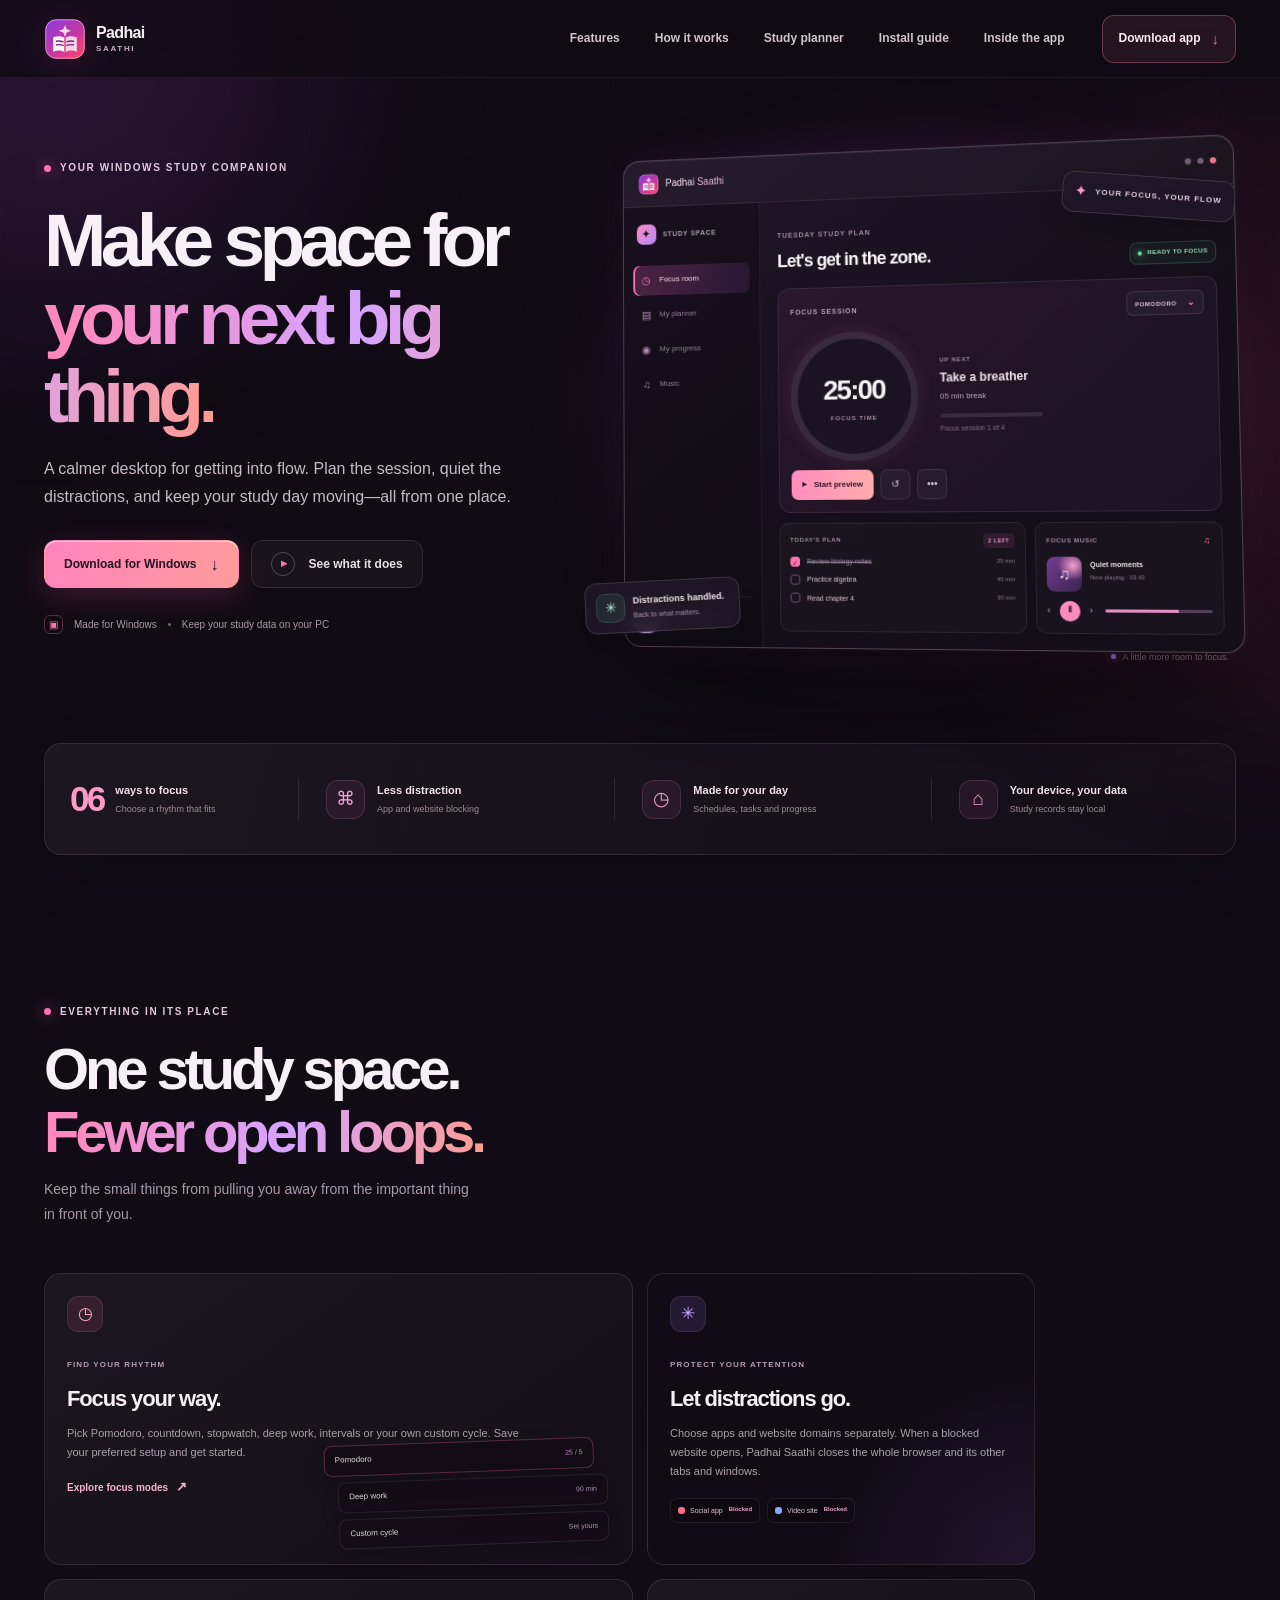
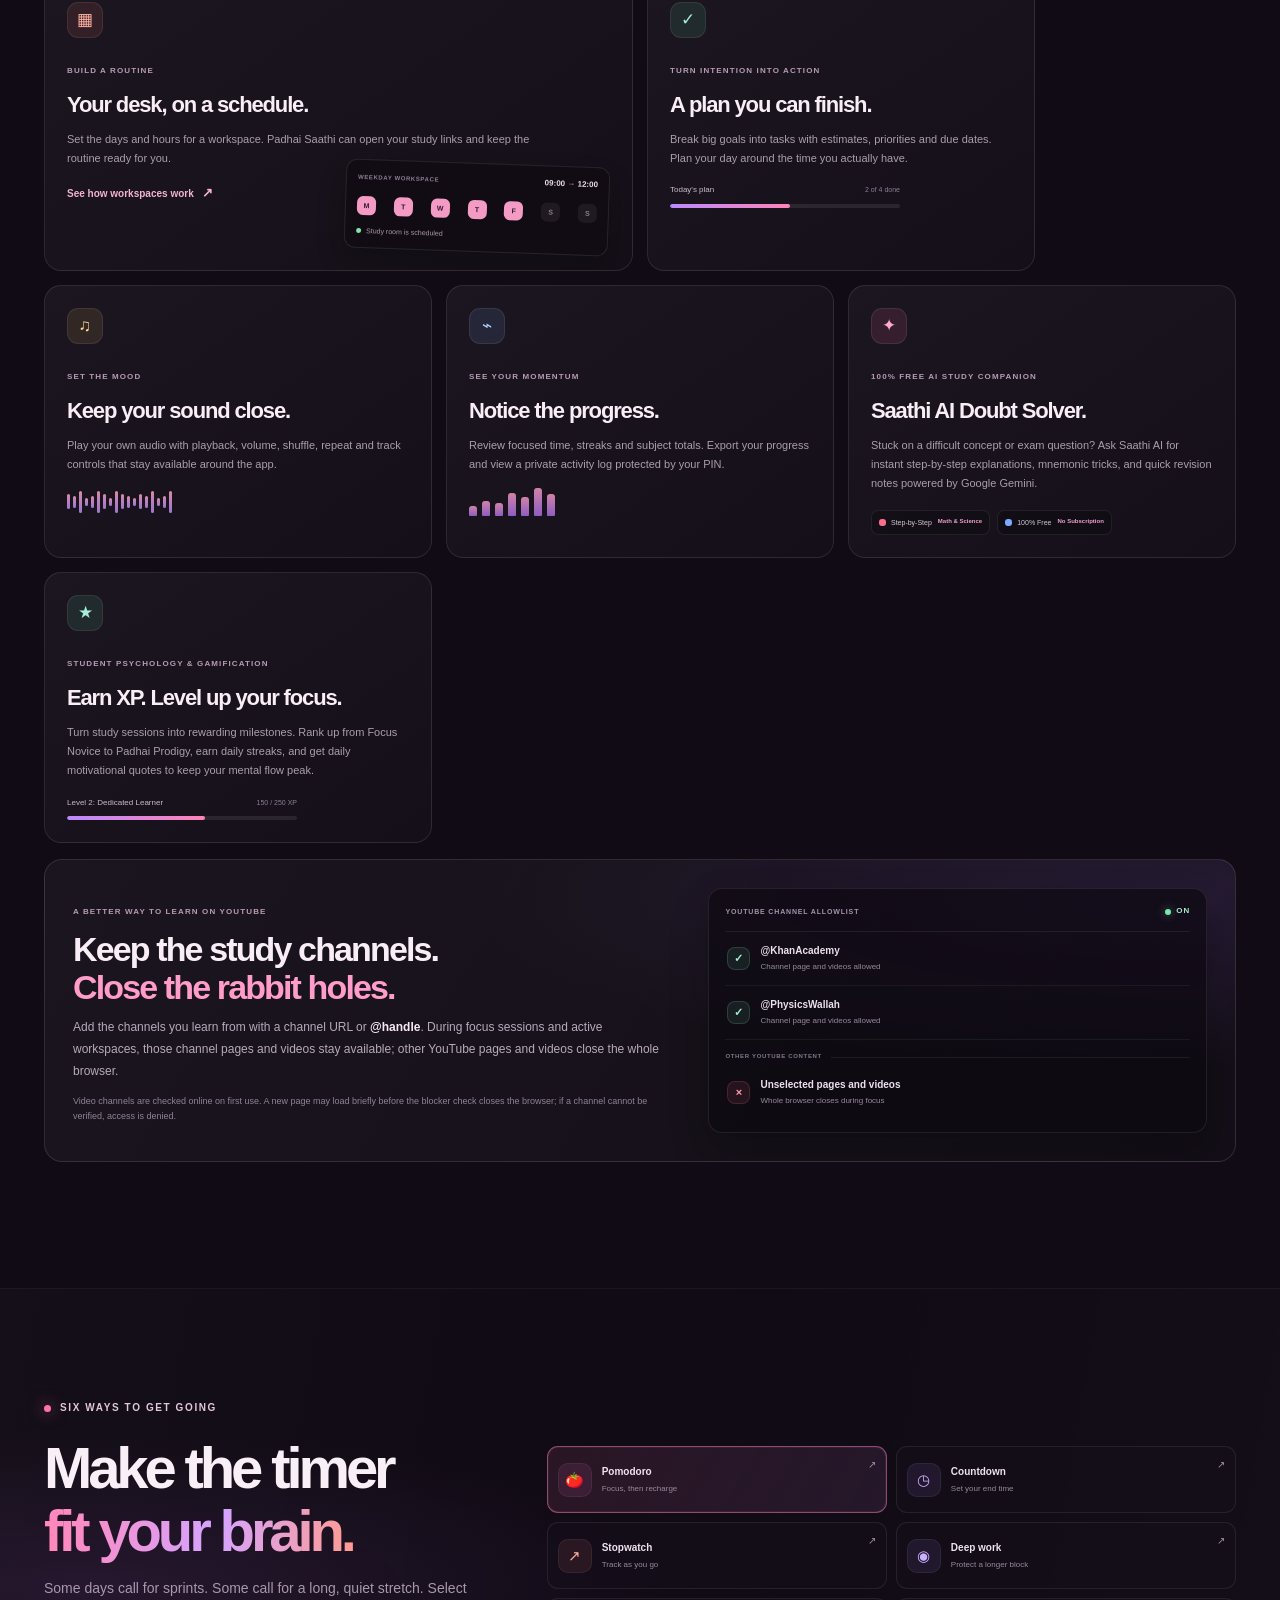
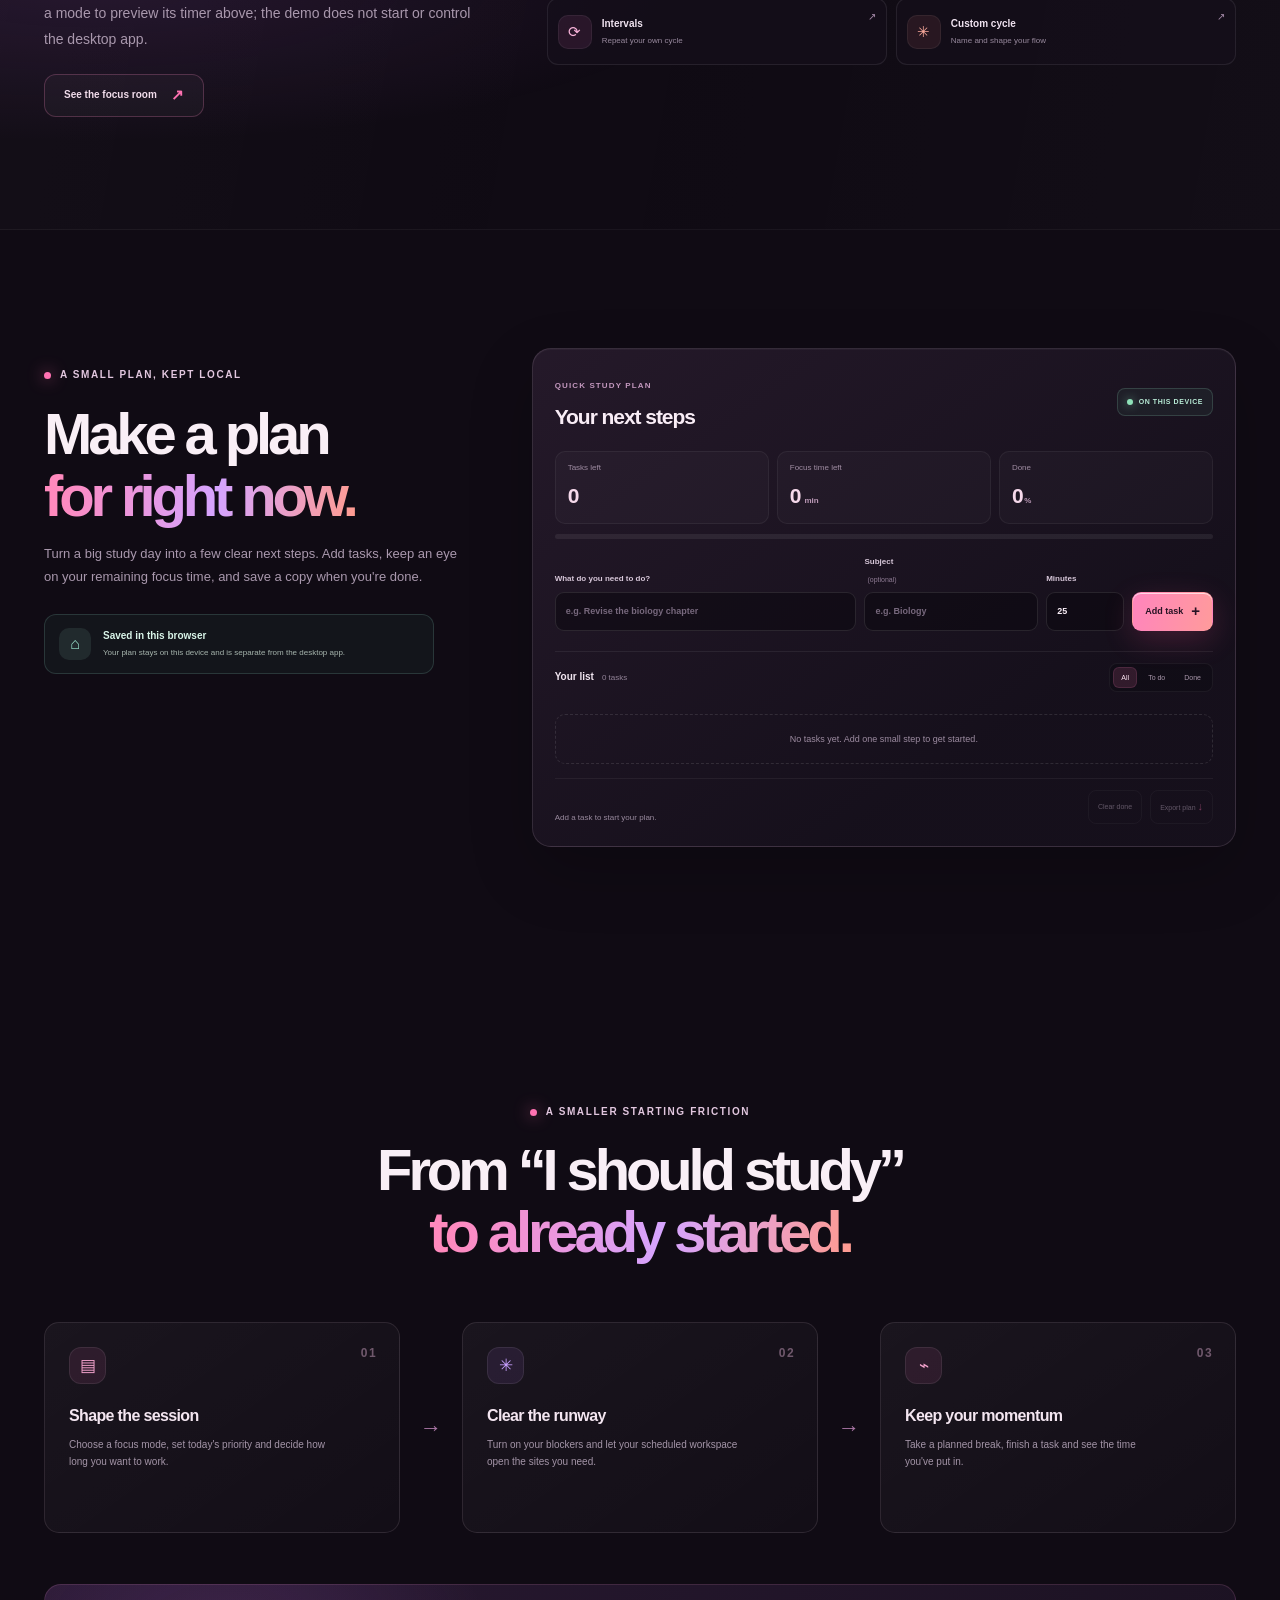
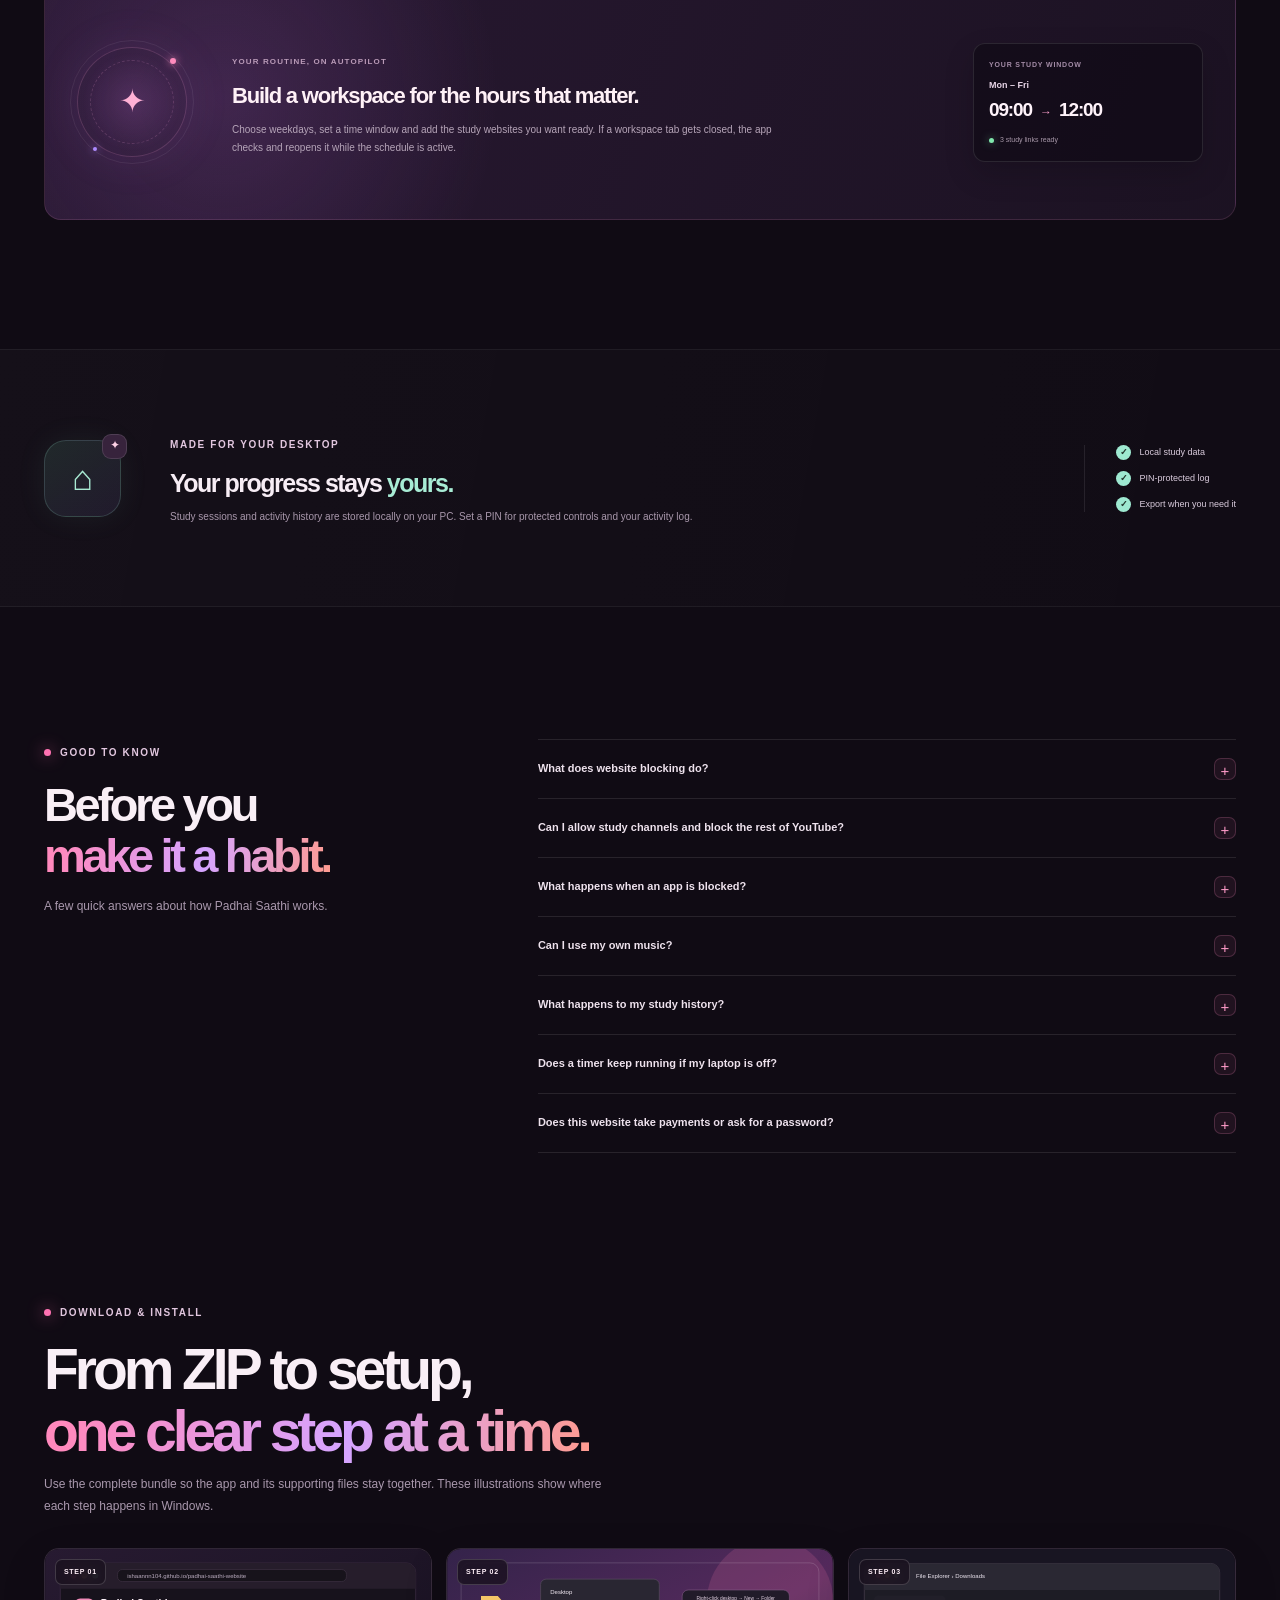
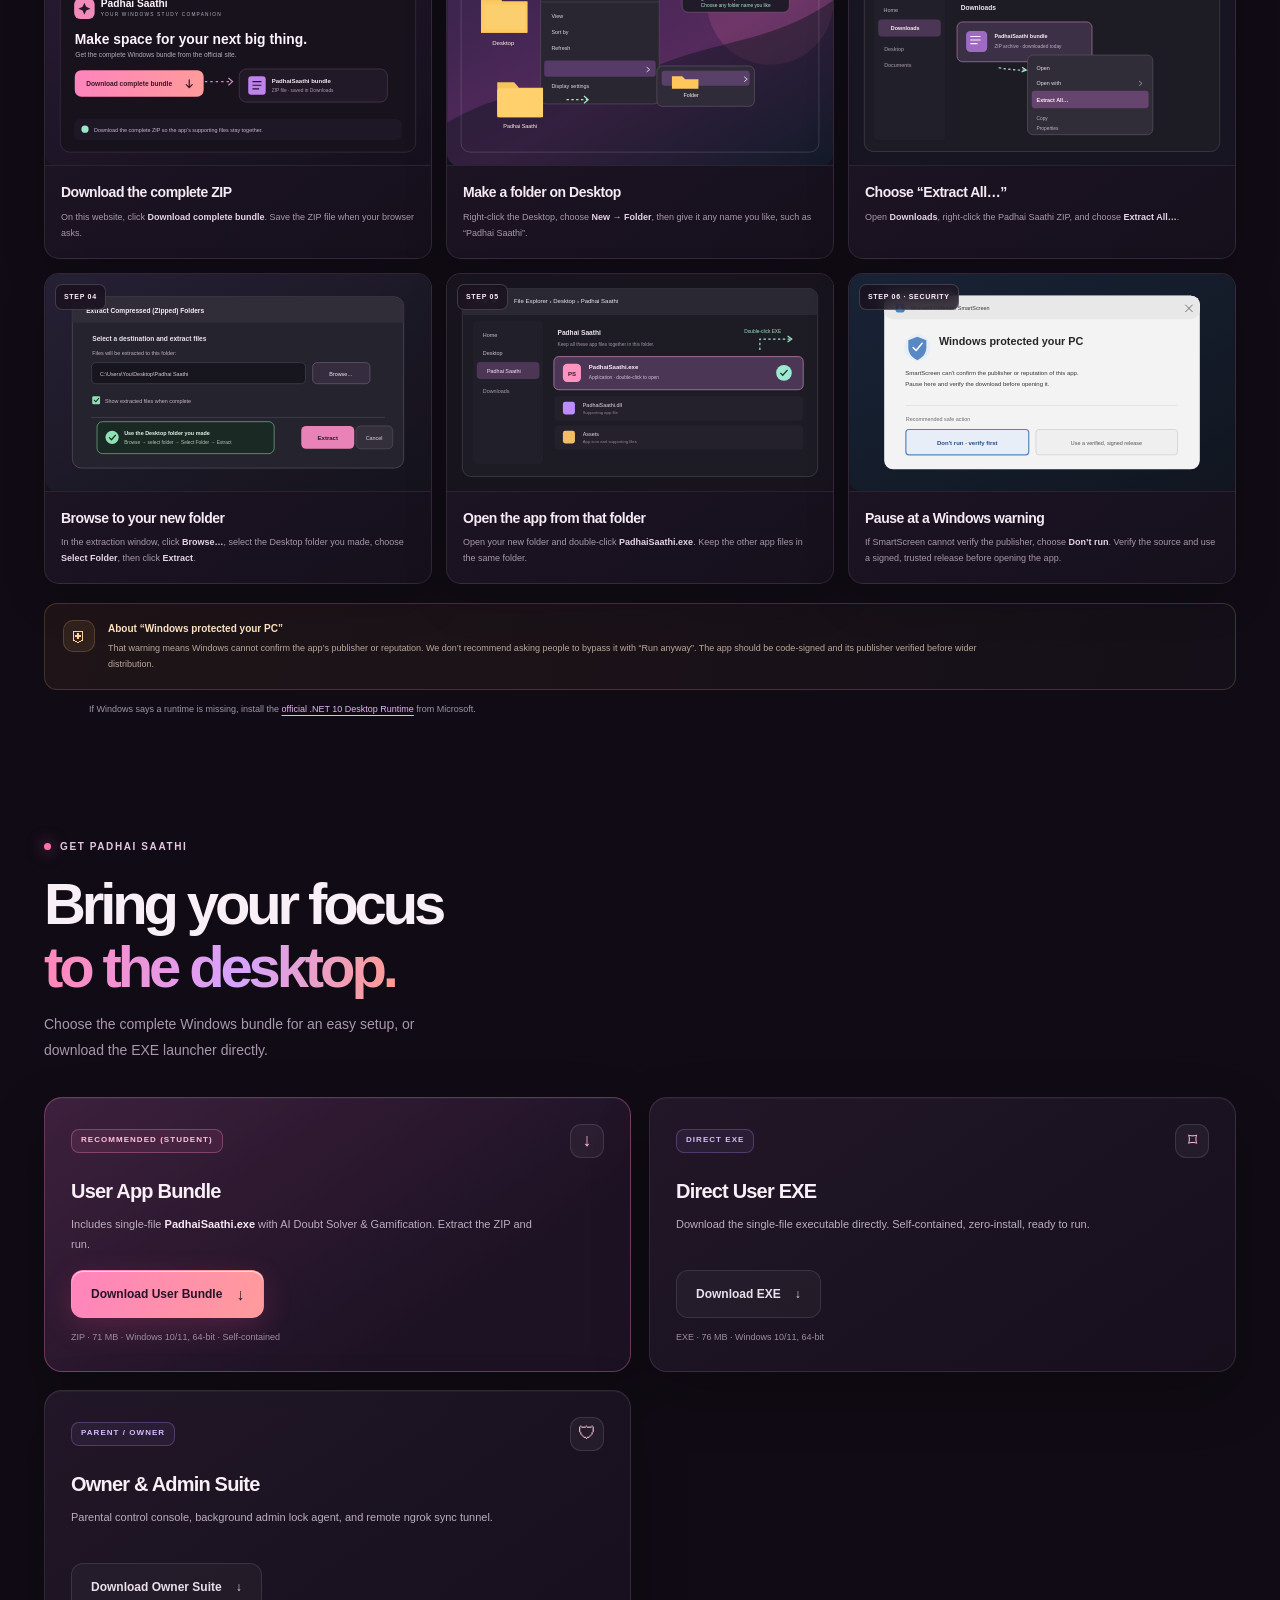
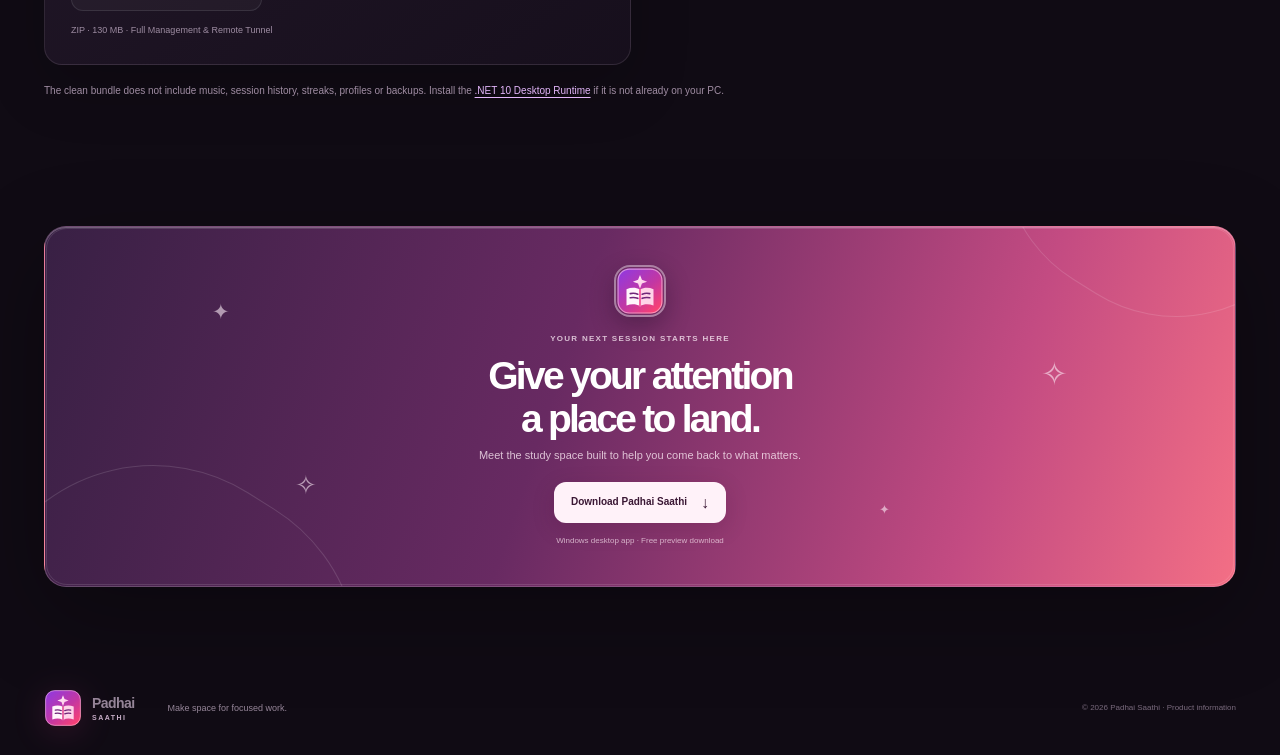
==== commit f25a5cef: "Update index.html with v4.2.0 verified release download links" ====
--- a/index.html
+++ b/index.html
@@ -341,7 +341,7 @@
             <div class="download-card-top"><span class="download-badge download-badge-soft">PARENT / OWNER</span><span class="download-mark" aria-hidden="true">🛡</span></div>
             <h3>Owner &amp; Admin Suite</h3>
             <p>Parental control console, background admin lock agent, and remote ngrok sync tunnel.</p>
-            <a class="button button-quiet download-button" href="https://raw.githubusercontent.com/ishaannn104/padhai-saathi-website/main/PadhaiSaathi-Owner-20261117.zip" download>Download Owner Suite <span aria-hidden="true">↓</span></a>
+            <a class="button button-quiet download-button" href="https://github.com/ishaannn104/padhai-saathi-website/releases/download/v4.2.0/PadhaiSaathi-Owner-20261117.zip" download>Download Owner Suite <span aria-hidden="true">↓</span></a>
             <small>ZIP · 130 MB · Full Management &amp; Remote Tunnel</small>
           </article>
         </div>
--- a/styles.css
+++ b/styles.css
@@ -227,6 +227,25 @@
 .sound-wave i:nth-child(3n) { --h: 22px; animation-delay: -.45s; }.sound-wave i:nth-child(3n + 1) { --h: 15px; animation-delay: -.8s; }.sound-wave i:nth-child(4n) { --h: 8px; animation-delay: -.2s; }
 .spark-bars { display: flex; height: 32px; align-items: end; gap: 5px; margin-top: 10px; }
 .spark-bars i { width: 8px; height: var(--bar); border-radius: 3px 3px 1px 1px; background: linear-gradient(to top,#aa70ed,#ff9fca); opacity: .8; }
+.youtube-feature-card { display: grid; grid-template-columns: minmax(0,1fr) minmax(270px,.84fr); align-items: center; gap: 42px; margin-top: 16px; padding: 28px; overflow: hidden; border: 1px solid rgba(255,224,242,.12); border-radius: 18px; background: radial-gradient(ellipse at 96% 12%,rgba(116,78,174,.18),transparent 46%),linear-gradient(120deg,rgba(255,255,255,.045),rgba(255,255,255,.014)); }
+.youtube-feature-copy h3 { margin: 9px 0 11px; color: #f9edf6; font-size: clamp(23px,3vw,34px); letter-spacing: -.055em; line-height: 1.13; }
+.youtube-feature-copy h3 span { color: #ff9cca; }
+.youtube-feature-copy p { max-width: 590px; margin: 0; color: #b9aabd; font-size: 12px; line-height: 1.8; }
+.youtube-feature-copy p strong { color: #f8eaf5; }
+.youtube-feature-copy > small { display: block; max-width: 580px; margin-top: 12px; color: #918398; font-size: 9px; line-height: 1.7; }
+.youtube-allowlist-preview { padding: 16px; border: 1px solid rgba(255,255,255,.085); border-radius: 14px; background: rgba(13,9,18,.7); box-shadow: 0 18px 38px rgba(0,0,0,.22); }
+.youtube-preview-top { display: flex; align-items: center; justify-content: space-between; padding-bottom: 13px; border-bottom: 1px solid rgba(255,255,255,.075); color: #a692ac; font-size: 7px; font-weight: 800; letter-spacing: .12em; }
+.youtube-preview-top b { display: inline-flex; align-items: center; gap: 5px; color: #a6ebcb; font-size: 8px; }
+.youtube-preview-top i { width: 6px; height: 6px; border-radius: 50%; background: #7be5ae; box-shadow: 0 0 10px rgba(123,229,174,.55); }
+.youtube-channel-row, .youtube-block-row { display: flex; align-items: center; gap: 10px; min-height: 54px; padding: 9px 2px; border-bottom: 1px solid rgba(255,255,255,.055); }
+.youtube-channel-row > div, .youtube-block-row > div { display: grid; gap: 2px; }
+.youtube-channel-row strong, .youtube-block-row strong { color: #eee1ef; font-size: 10px; }
+.youtube-channel-row small, .youtube-block-row small { color: #98899e; font-size: 8px; }
+.youtube-status-icon, .youtube-block-icon { display: grid; width: 23px; height: 23px; flex: 0 0 23px; place-items: center; border: 1px solid rgba(125,228,177,.18); border-radius: 8px; color: #a9f0ce; background: rgba(105,210,159,.1); font-size: 11px; font-weight: 800; }
+.youtube-rule-divider { display: flex; align-items: center; gap: 9px; padding-top: 12px; color: #85768d; font-size: 6px; font-weight: 800; letter-spacing: .11em; }
+.youtube-rule-divider::after { height: 1px; flex: 1; background: rgba(255,255,255,.07); content: ""; }
+.youtube-block-row { border-bottom: 0; padding-bottom: 2px; }
+.youtube-block-icon { border-color: rgba(255,119,146,.17); color: #ff9eaf; background: rgba(255,113,145,.09); }
 
 .modes-section { position: relative; padding: 106px 0 112px; overflow: hidden; border-block: 1px solid rgba(255,255,255,.045); background: radial-gradient(ellipse at 7% 55%,rgba(131,67,163,.17),transparent 37%), linear-gradient(100deg,rgba(255,255,255,.018),transparent 47%,rgba(255,255,255,.017)); }
 .modes-layout { display: grid; grid-template-columns: .78fr 1.22fr; align-items: center; gap: 62px; }
@@ -446,6 +465,7 @@
   .proof-strip { gap: 17px; padding-inline: 19px; }
   .feature-card { padding: 19px; }
   .feature-copy h3 { font-size: 20px; }
+  .youtube-feature-card { gap: 25px; padding: 22px; }
   .modes-layout { gap: 37px; }
   .quick-planner { gap: 34px; }
   .guide-grid { grid-template-columns: repeat(2,minmax(0,1fr)); gap: 12px; }
@@ -486,6 +506,10 @@
   .feature-icon { width: 32px; height: 32px; margin-bottom: 14px; font-size: 15px; }
   .feature-copy h3 { font-size: 18px; }
   .feature-copy p { font-size: 10px; }
+  .youtube-feature-card { grid-template-columns: 1fr; gap: 20px; padding: 18px; }
+  .youtube-feature-copy h3 { font-size: 25px; }
+  .youtube-feature-copy p { font-size: 10px; }
+  .youtube-allowlist-preview { max-width: 420px; }
   .mode-stack { right: 16px; bottom: 13px; width: 43%; }.mode-stack span { padding: 7px; font-size: 7px; }
   .schedule-mini { right: 15px; bottom: 13px; width: 43%; padding: 9px; }
   .weekday-row { margin: 9px 0; }.weekday-row i { width: 16px; height: 16px; font-size: 6px; }
@@ -565,6 +589,7 @@
   .proof-strip { gap: 14px 9px; padding: 16px 12px; }.proof-item { gap: 7px; }.proof-number { font-size: 29px; }.proof-symbol { width: 31px; height: 31px; flex-basis: 31px; border-radius: 9px; font-size: 15px; }.proof-item b { font-size: 8px; }.proof-item small { font-size: 7px; }
   .features { padding-top: 81px; }.section-heading h2, .modes-copy h2 { font-size: 39px; }
   .feature-card, .feature-focus, .feature-workspace { padding: 13px; }.feature-card:not(.feature-focus):not(.feature-workspace) { min-height: 246px; }.feature-copy h3 { font-size: 16px; }.feature-copy p { font-size: 9px; }.feature-overline { font-size: 7px; }
+  .youtube-feature-card { gap: 16px; padding: 15px; }.youtube-feature-copy h3 { font-size: 22px; }.youtube-feature-copy > small { font-size: 8px; }.youtube-allowlist-preview { padding: 12px; }
   .mode-stack { right: 12px; width: 48%; }.mode-stack span { padding: 6px; font-size: 6px; }.mode-stack b { font-size: 5px; }
   .schedule-mini { right: 11px; width: 48%; }.schedule-mini > div:first-child span { font-size: 5px; }.schedule-mini > div:first-child b { font-size: 6px; }.weekday-row i { width: 13px; height: 14px; font-size: 5px; }.schedule-mini small { font-size: 6px; }
   .blocker-demo > span { font-size: 6px; }
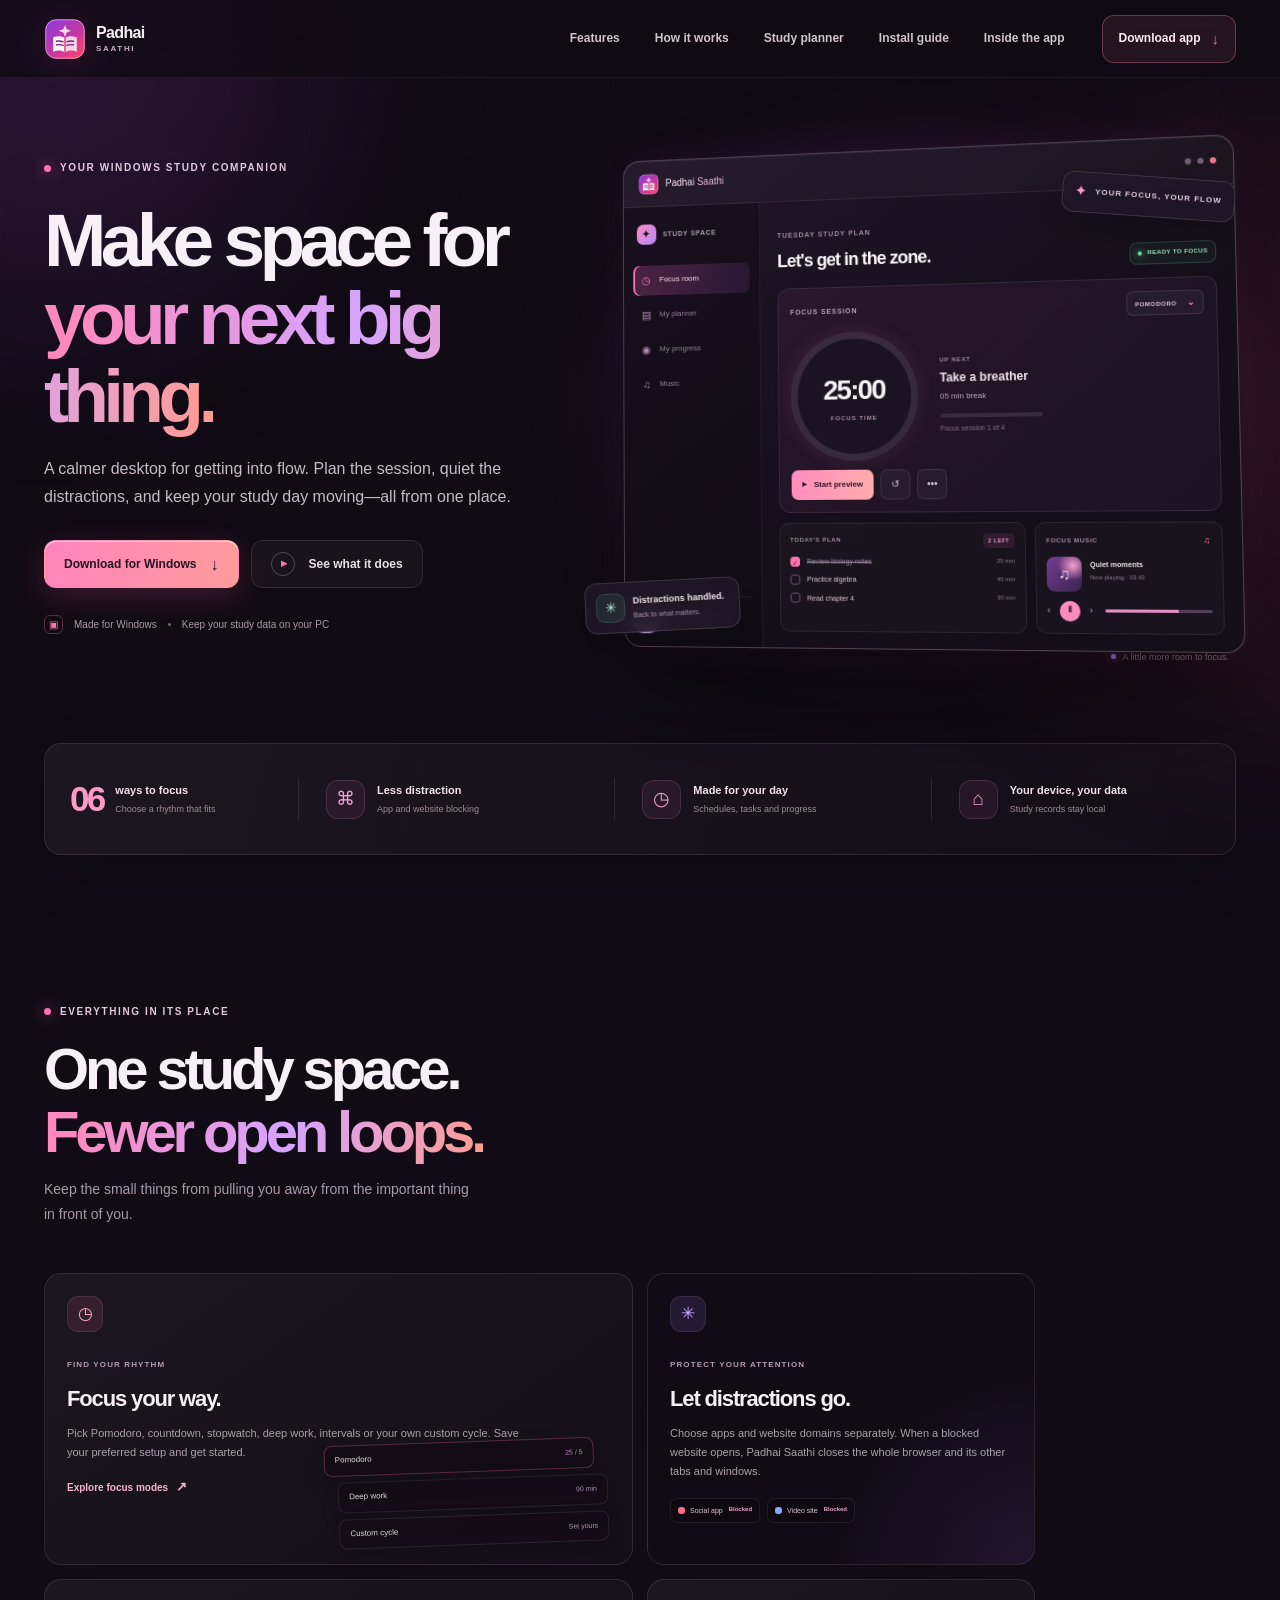
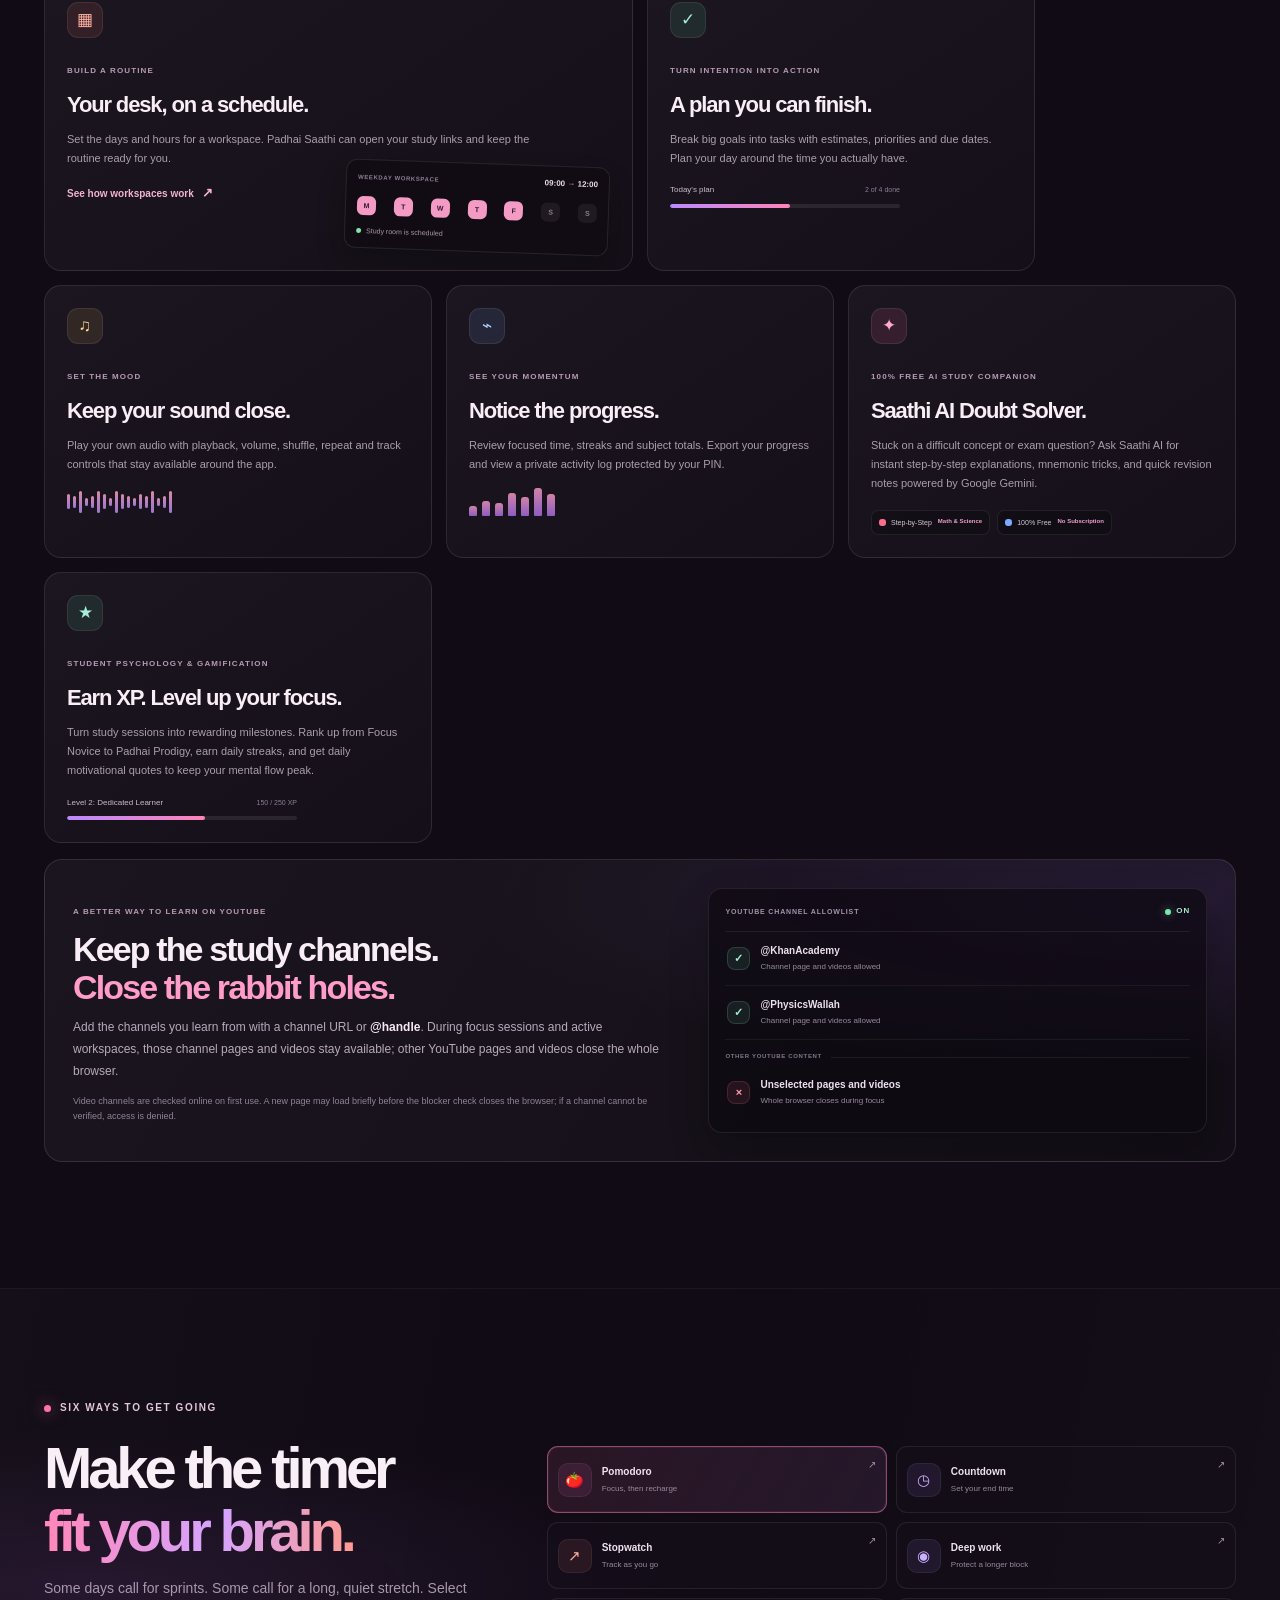
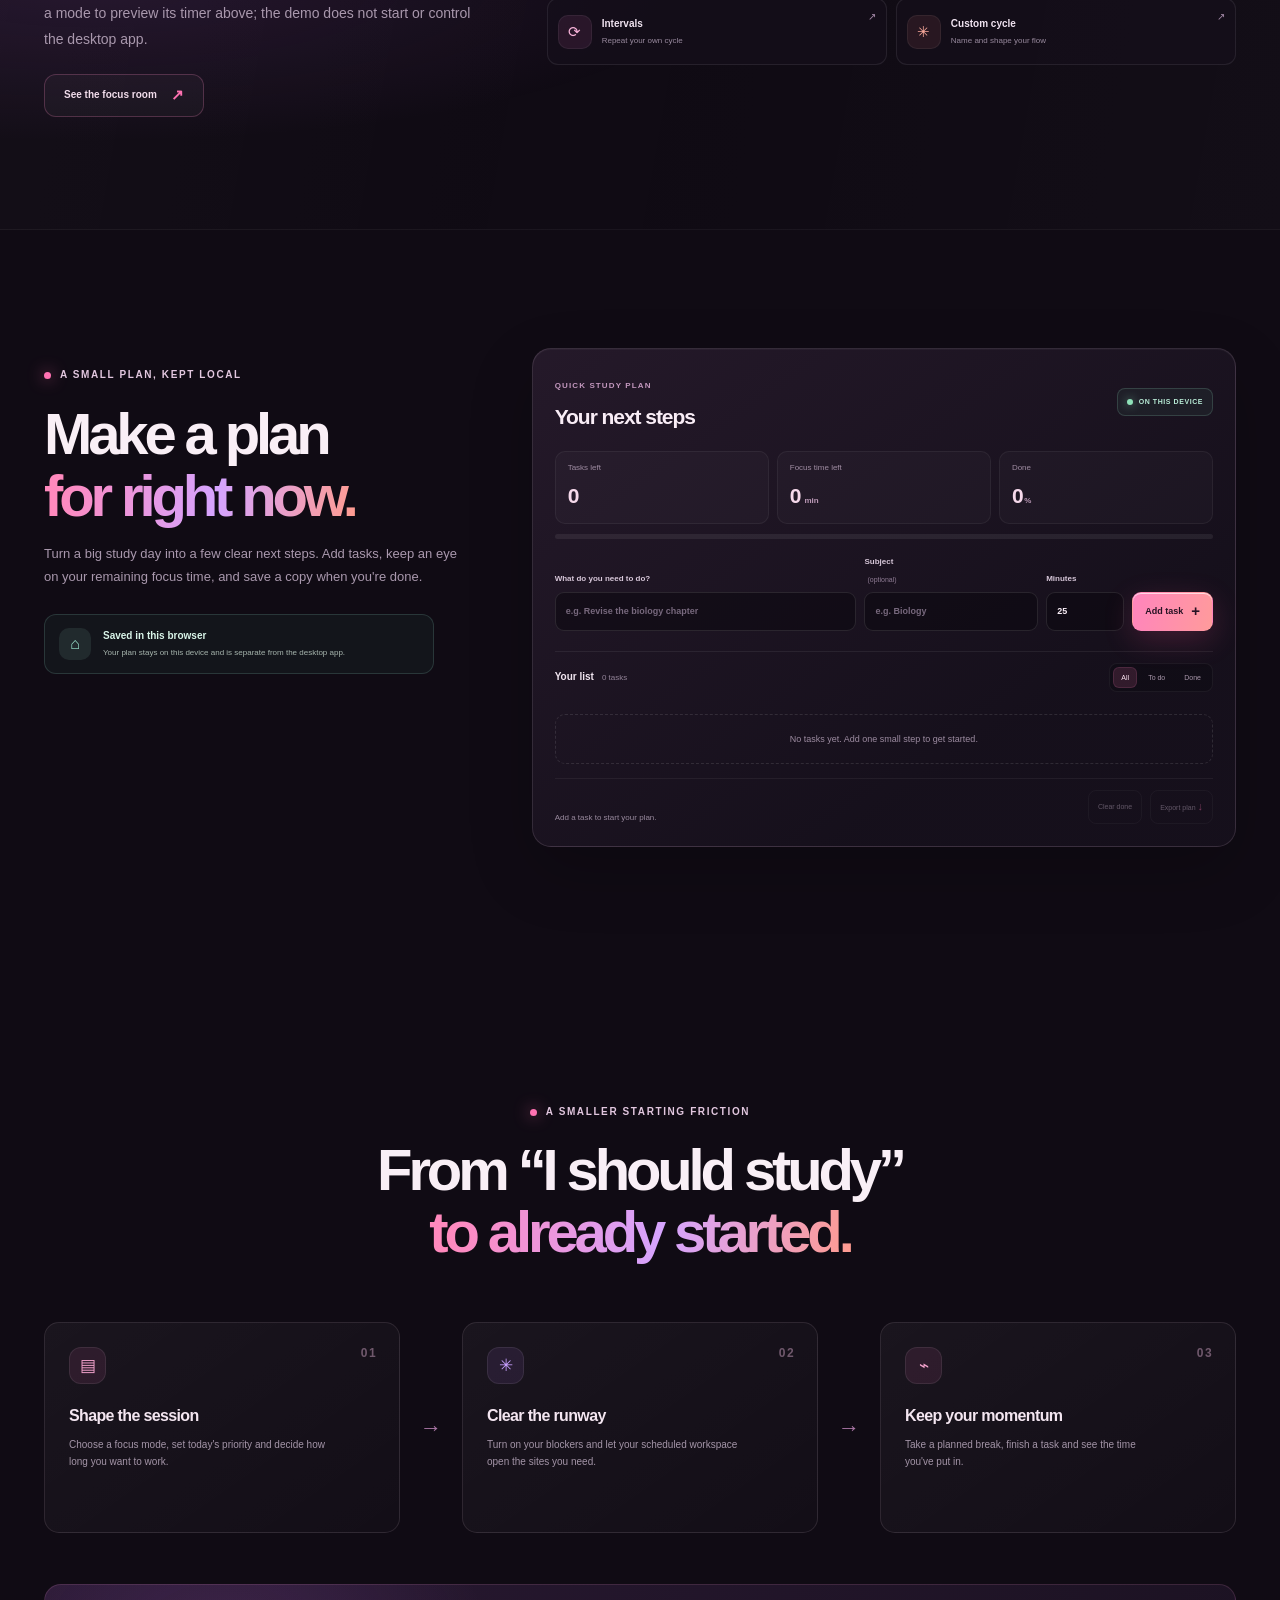
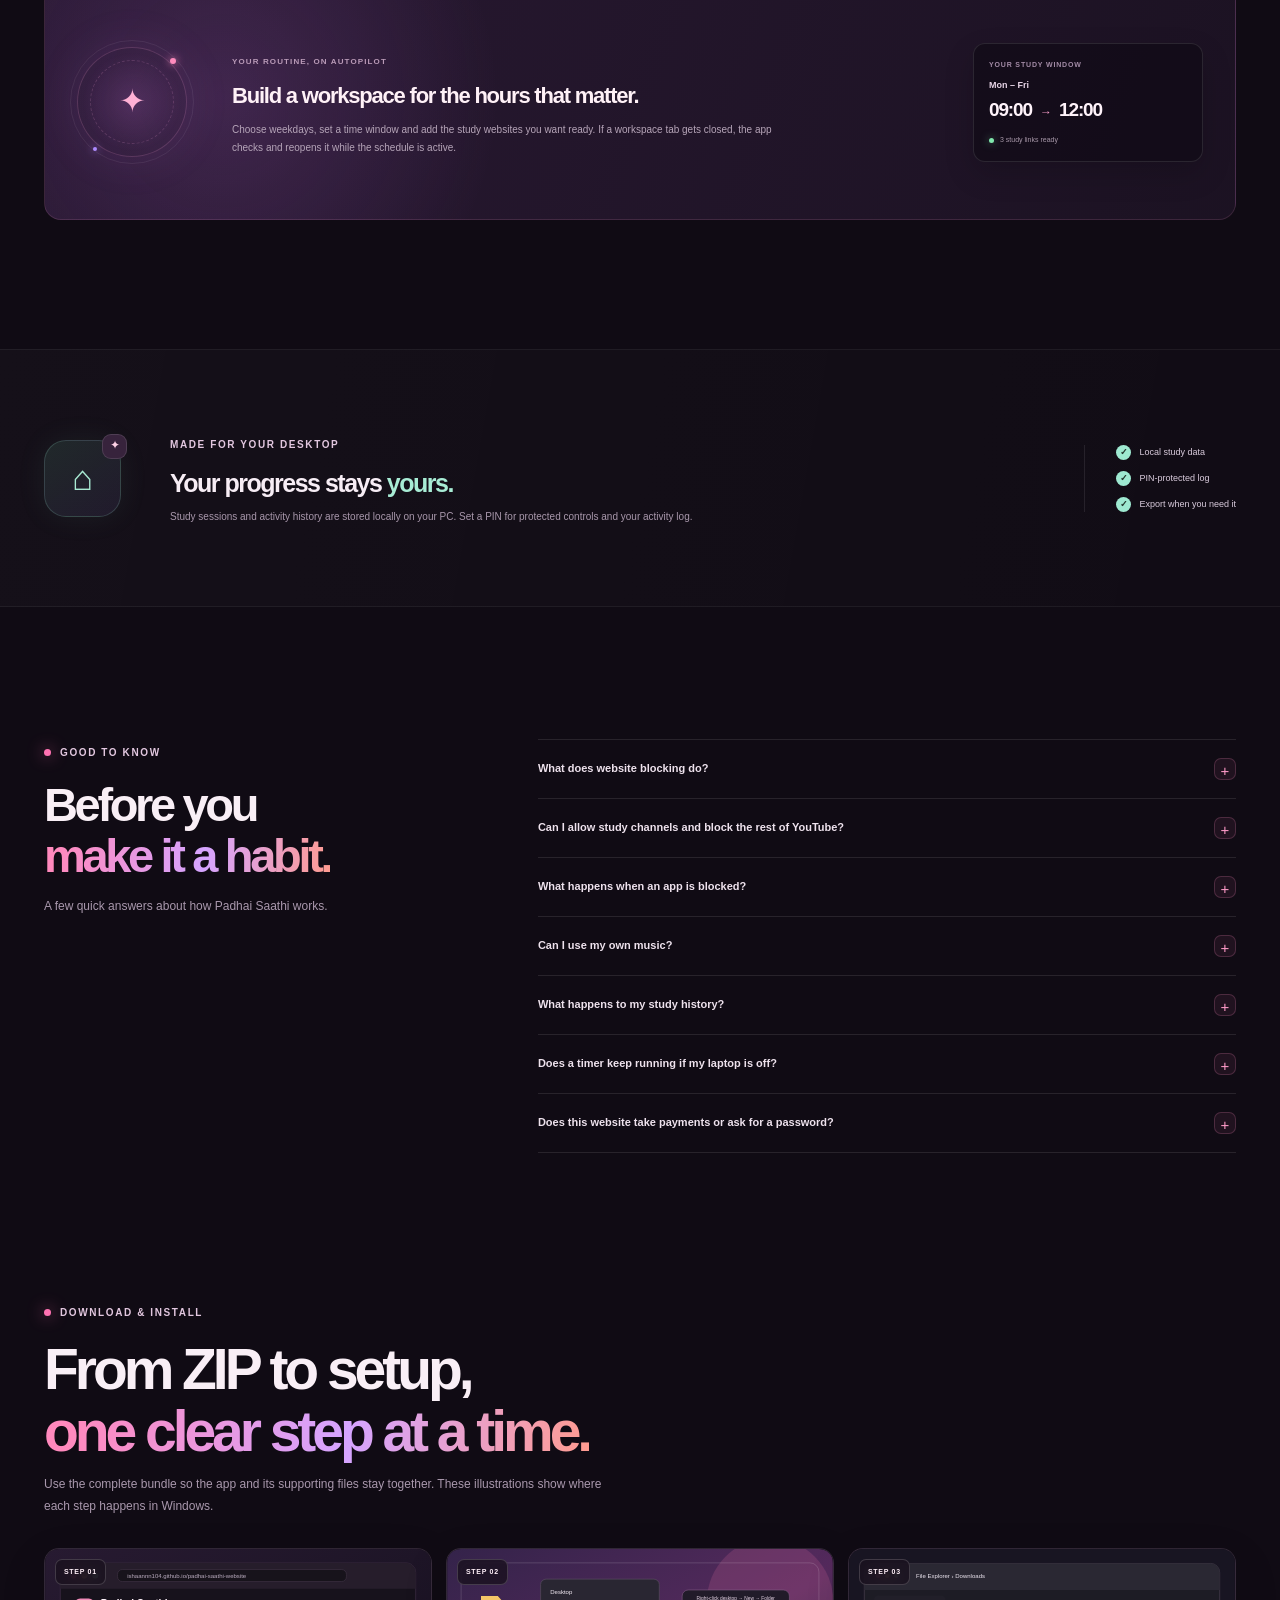
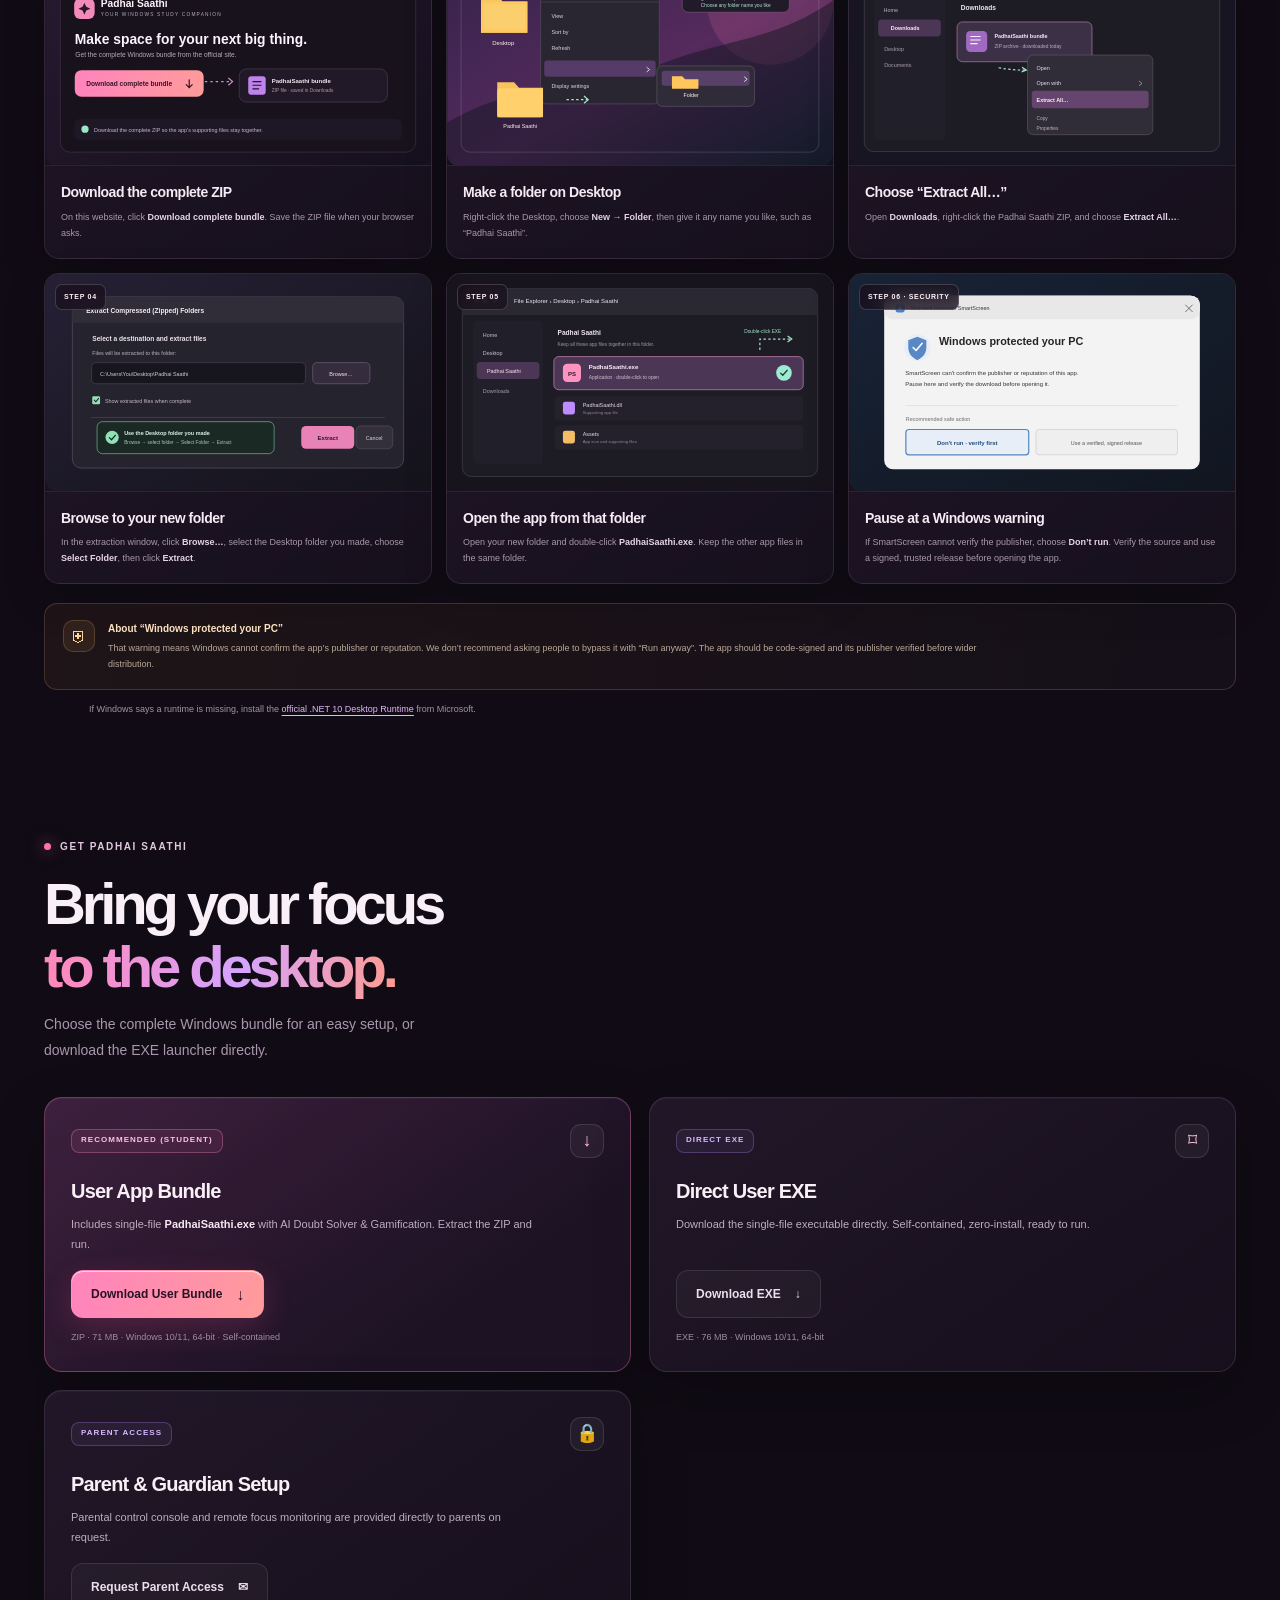
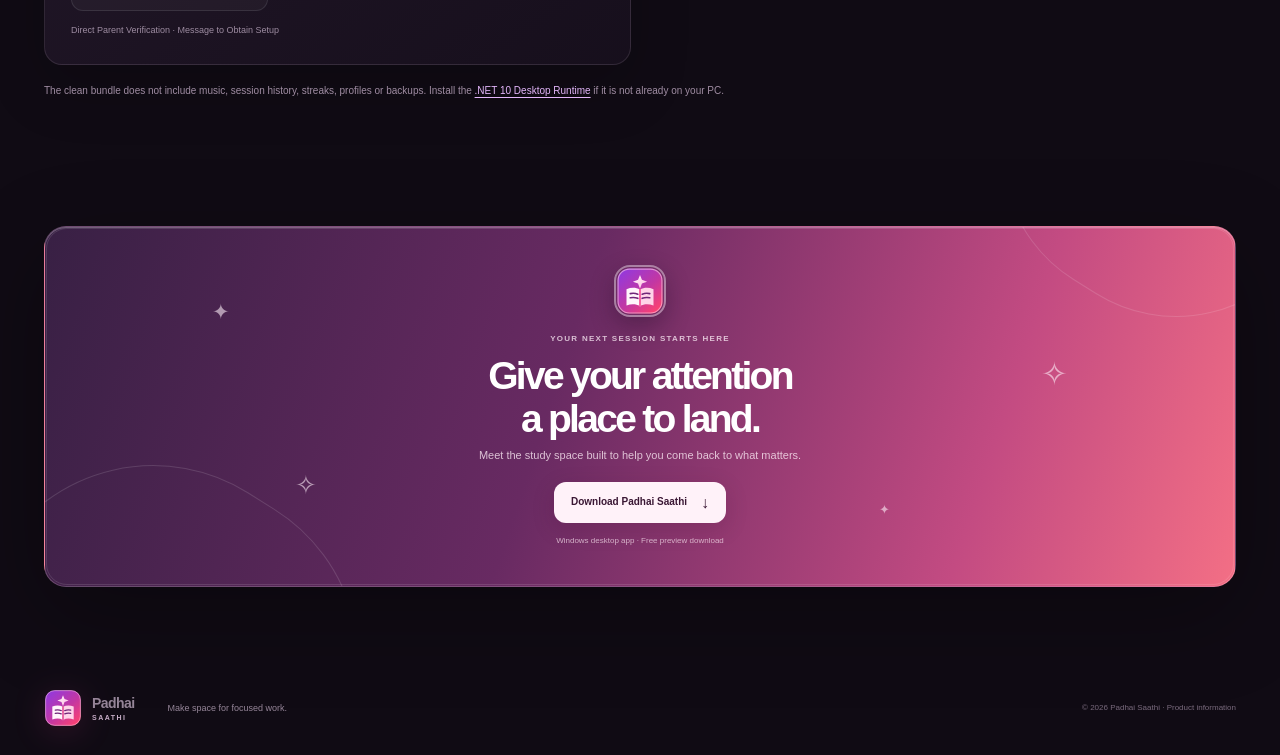
==== commit 3301d8ed: "Live update: Remove public owner download, add private parent verification, update academic features" ====
--- a/index.html
+++ b/index.html
@@ -338,11 +338,11 @@
             <small>EXE · 76 MB · Windows 10/11, 64-bit</small>
           </article>
           <article class="download-card">
-            <div class="download-card-top"><span class="download-badge download-badge-soft">PARENT / OWNER</span><span class="download-mark" aria-hidden="true">🛡</span></div>
-            <h3>Owner &amp; Admin Suite</h3>
-            <p>Parental control console, background admin lock agent, and remote ngrok sync tunnel.</p>
-            <a class="button button-quiet download-button" href="https://github.com/ishaannn104/padhai-saathi-website/releases/download/v4.2.0/PadhaiSaathi-Owner-20261117.zip" download>Download Owner Suite <span aria-hidden="true">↓</span></a>
-            <small>ZIP · 130 MB · Full Management &amp; Remote Tunnel</small>
+            <div class="download-card-top"><span class="download-badge download-badge-soft">PARENT ACCESS</span><span class="download-mark" aria-hidden="true">🔒</span></div>
+            <h3>Parent &amp; Guardian Setup</h3>
+            <p>Parental control console and remote focus monitoring are provided directly to parents on request.</p>
+            <a class="button button-quiet download-button" href="https://wa.me/919811763244?text=Hello%2C%20I%20am%20a%20parent%20and%20would%20like%20to%20request%20the%20Padhai%20Saathi%20Parent%20%2F%20Owner%20Suite." target="_blank" rel="noopener noreferrer">Request Parent Access <span aria-hidden="true">✉</span></a>
+            <small>Direct Parent Verification · Message to Obtain Setup</small>
           </article>
         </div>
         <p class="download-note reveal">The clean bundle does not include music, session history, streaks, profiles or backups. Install the <a href="https://dotnet.microsoft.com/en-us/download/dotnet/10.0" target="_blank" rel="noopener noreferrer">.NET 10 Desktop Runtime</a> if it is not already on your PC.</p>
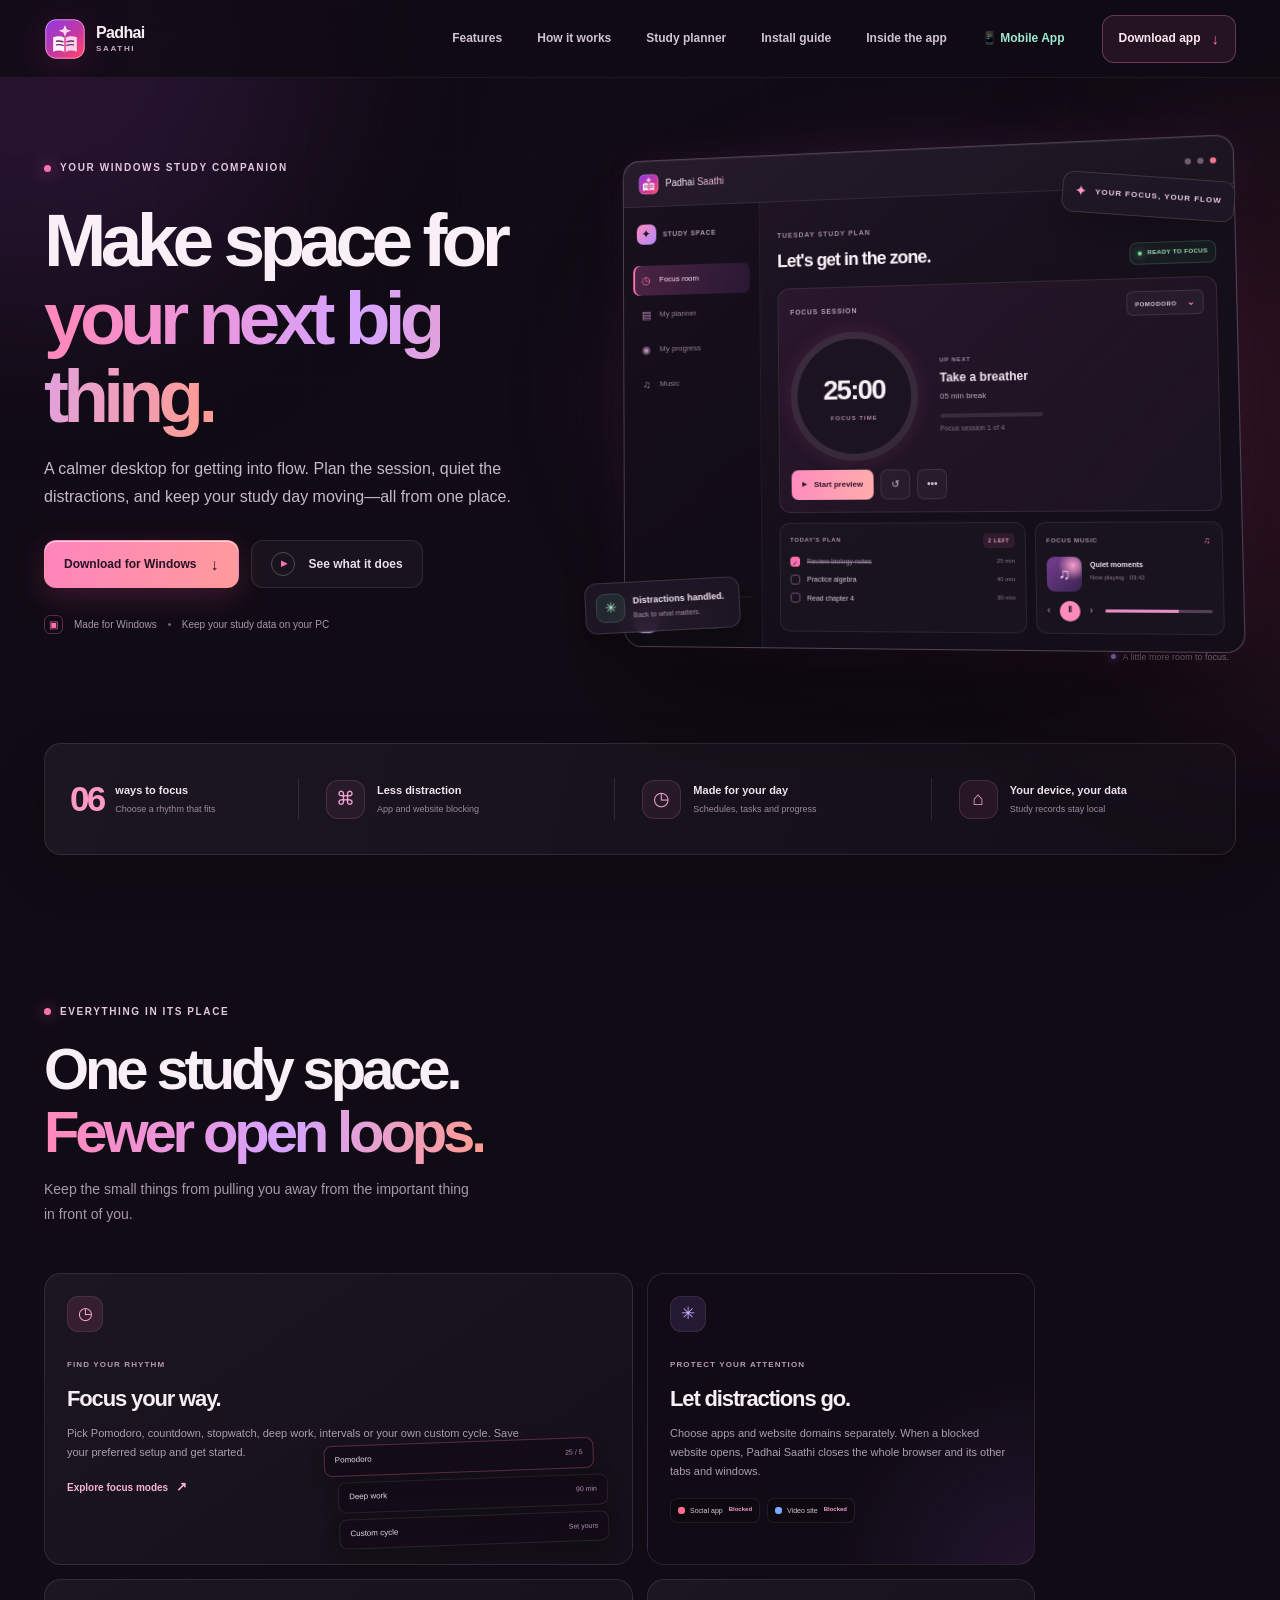
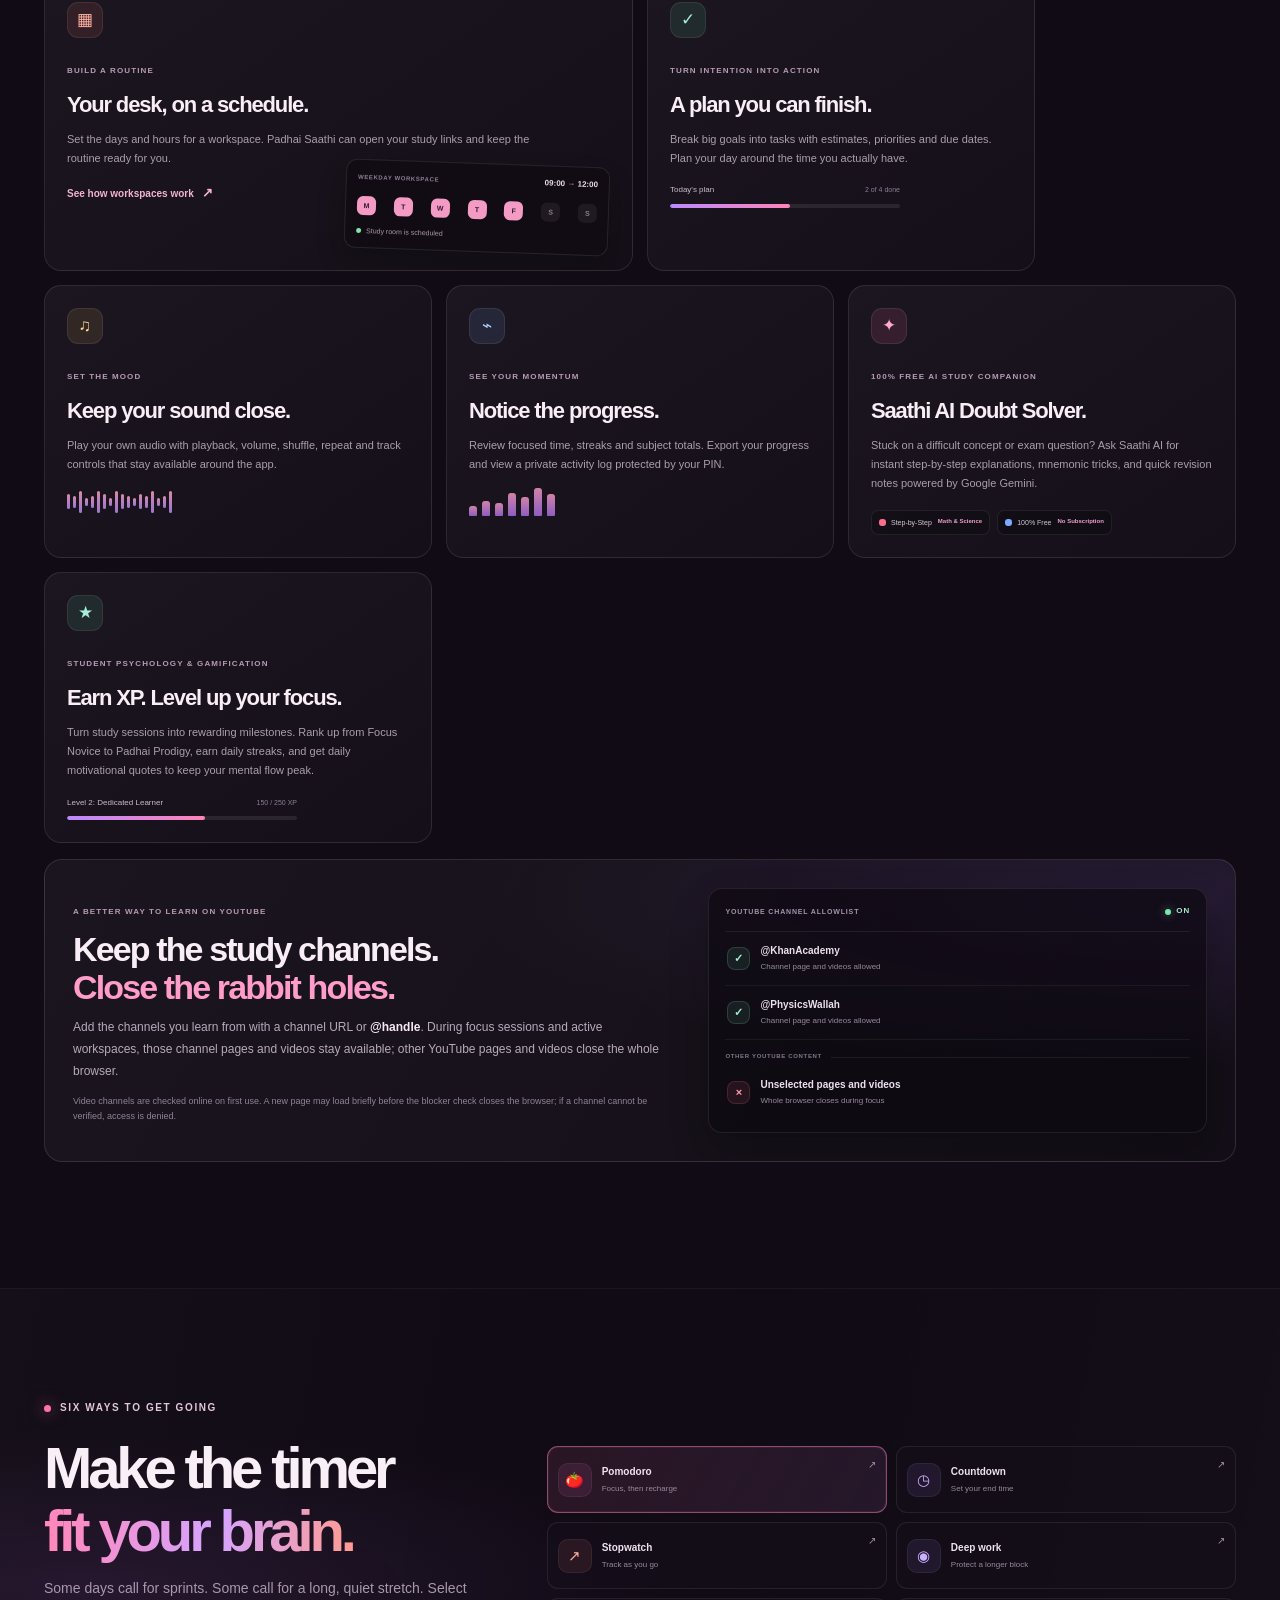
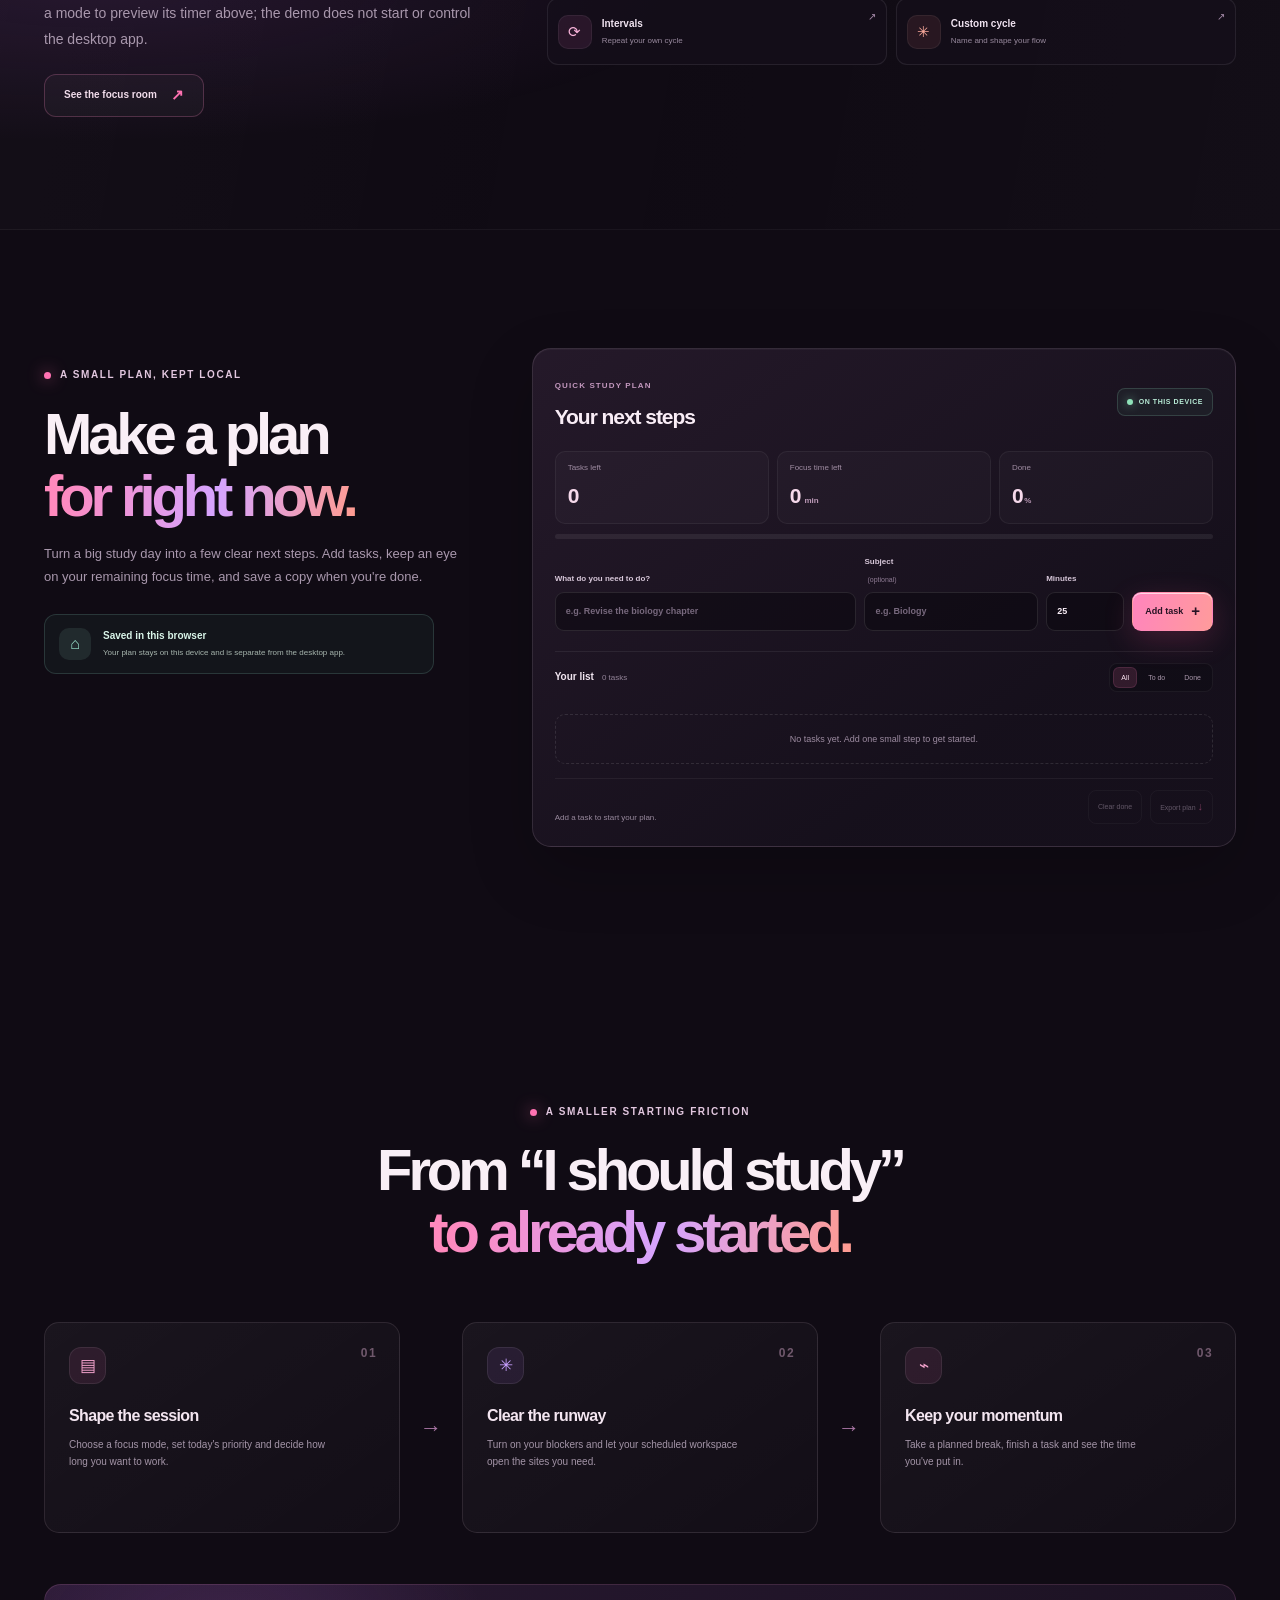
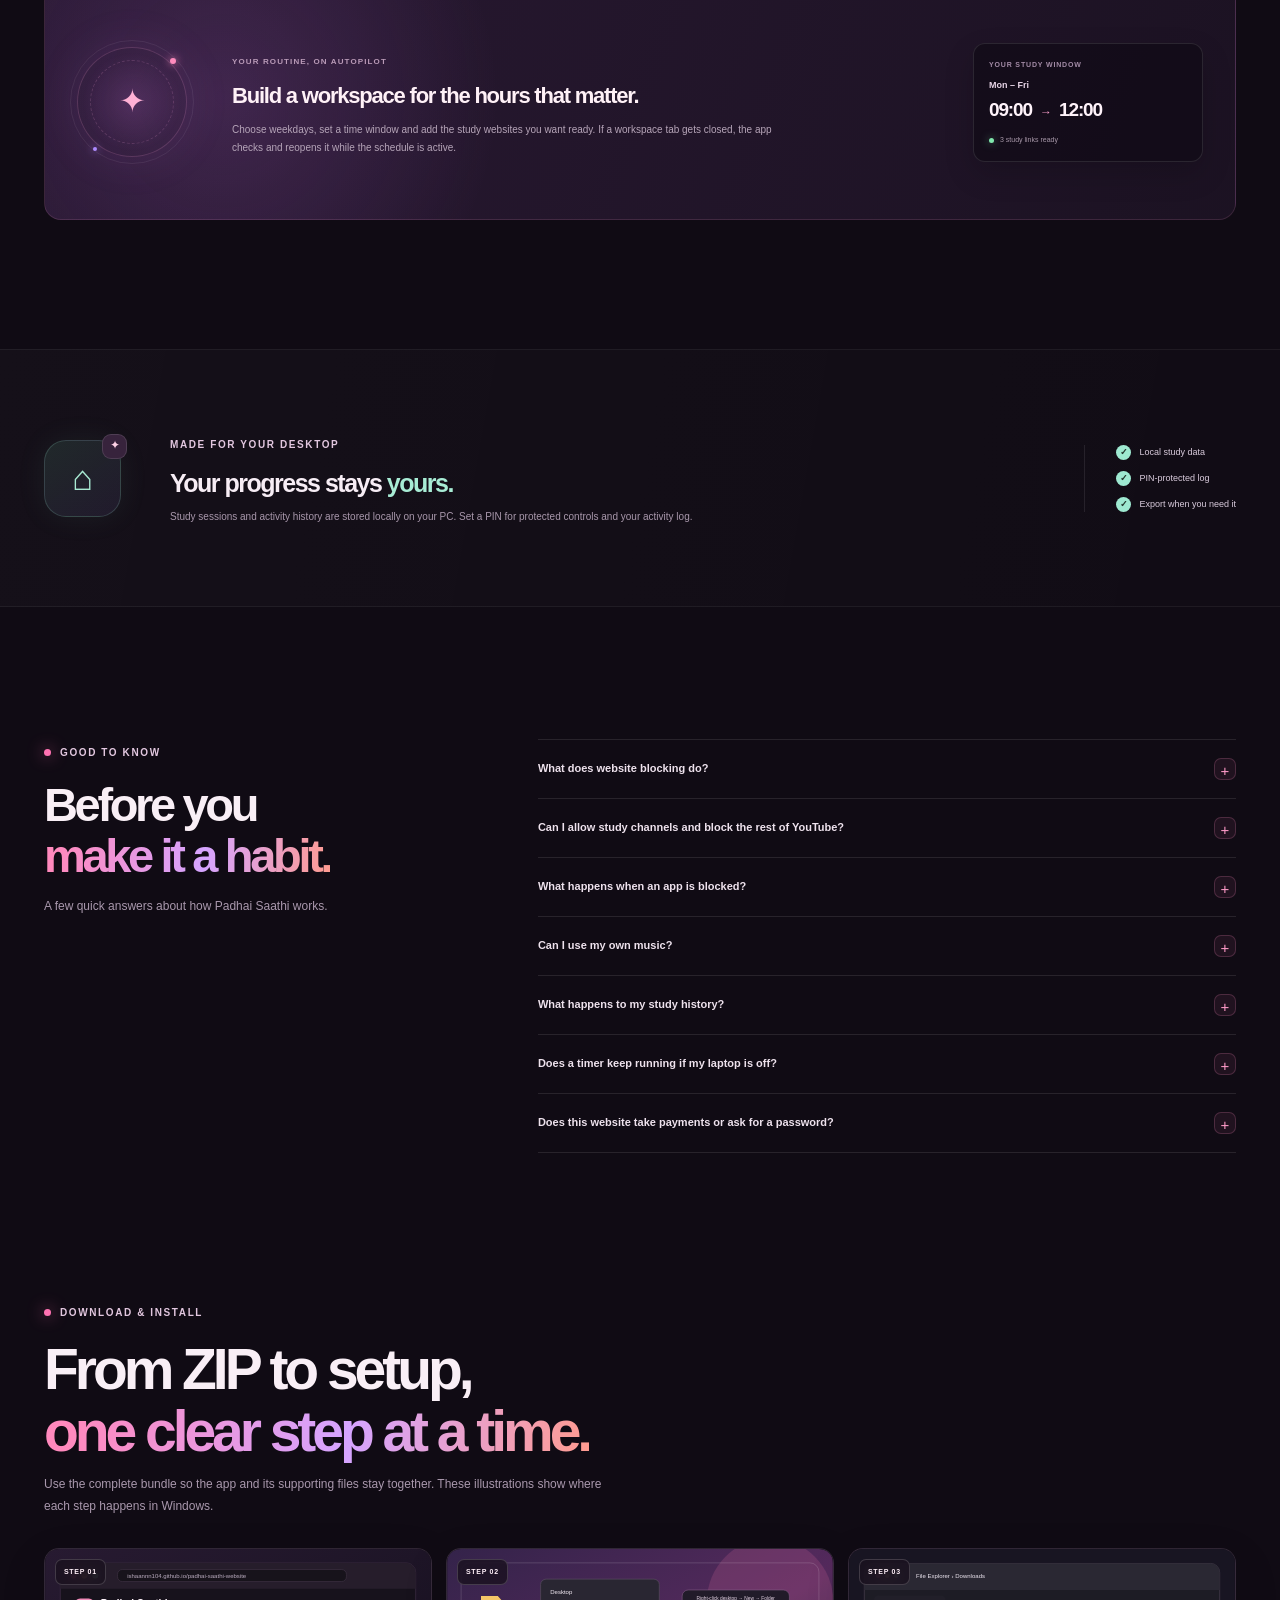
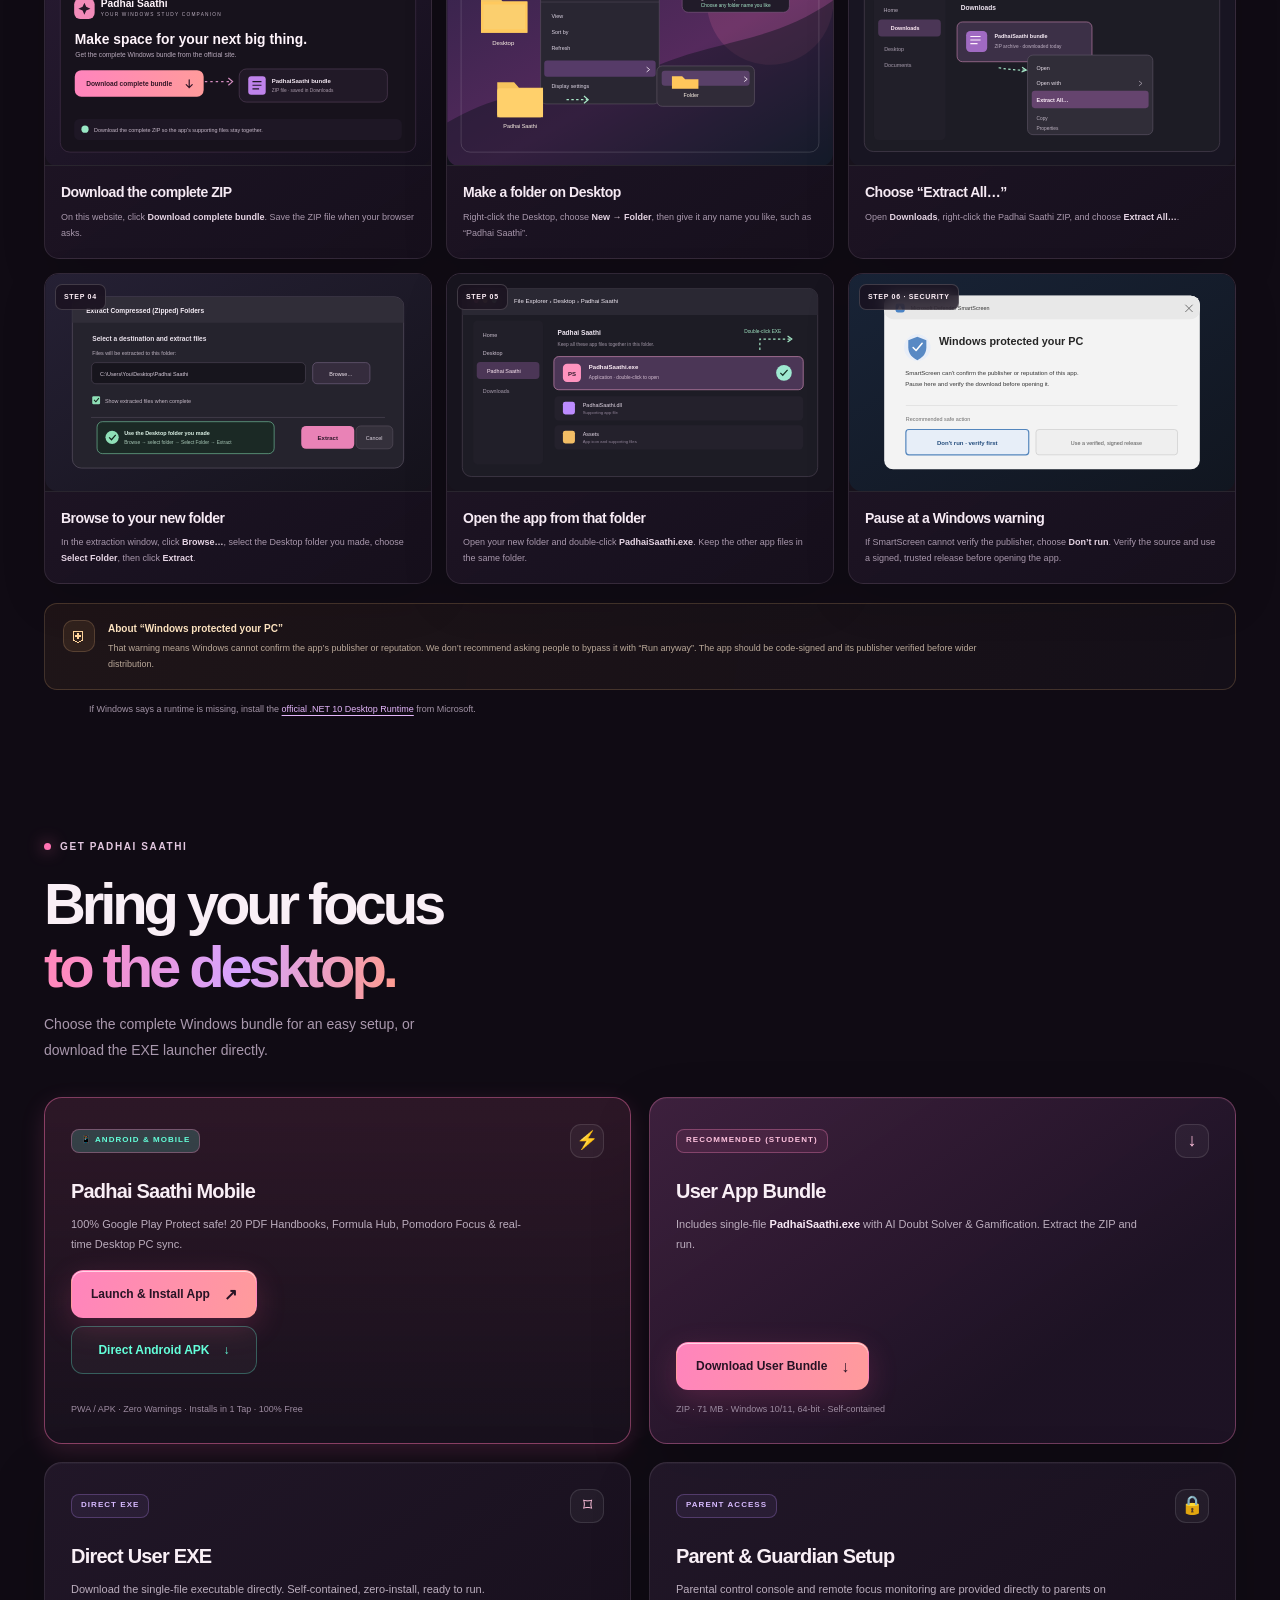
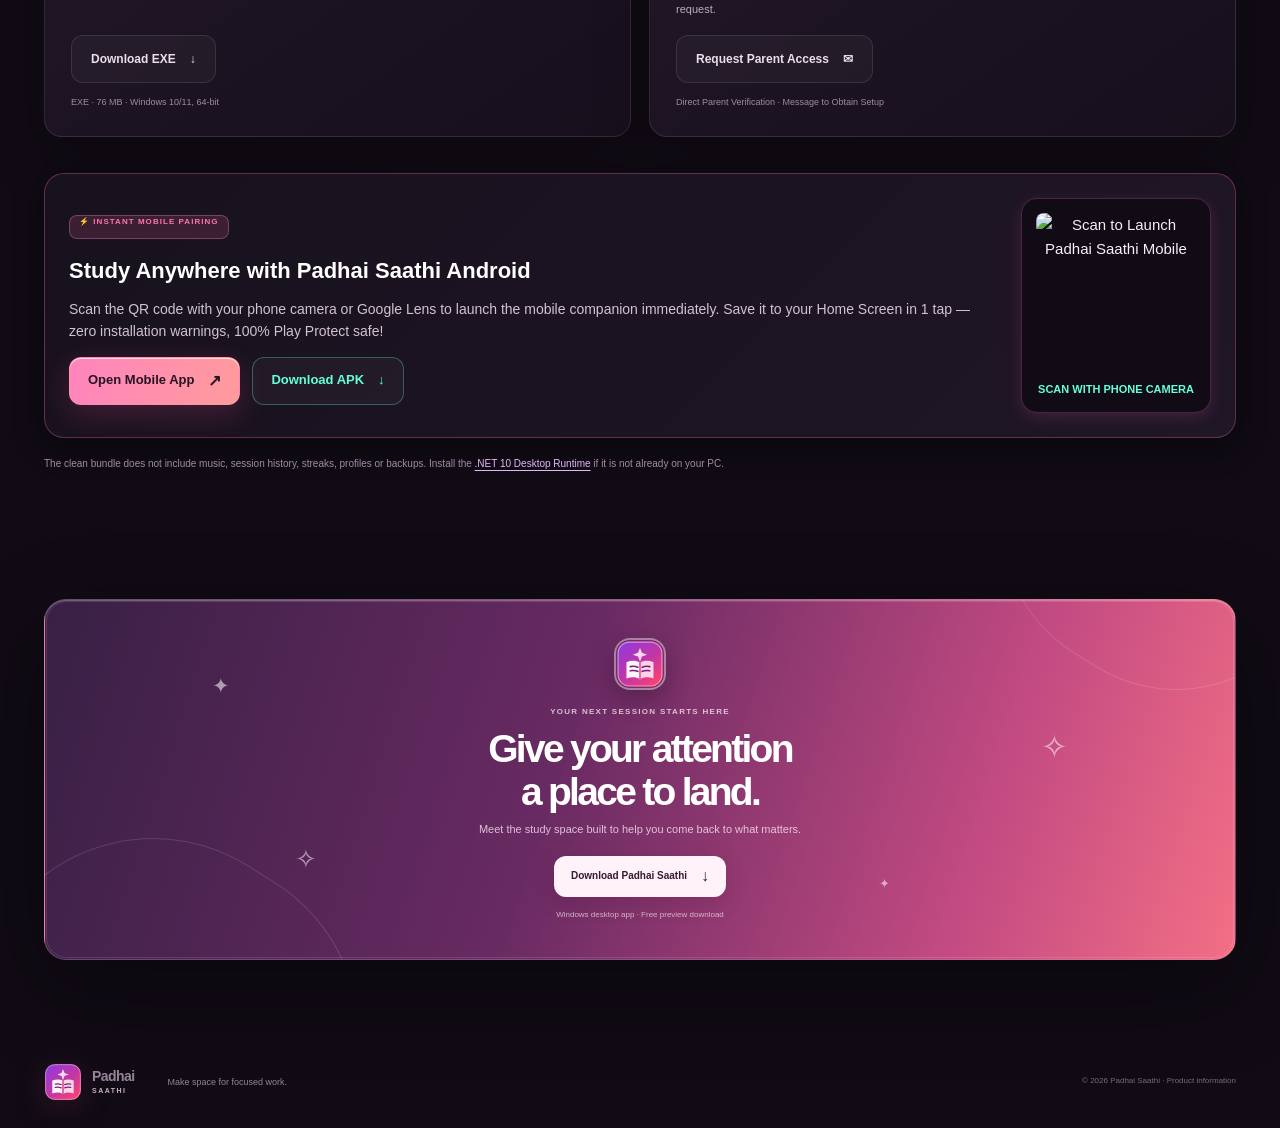
==== commit 5086f11c: "Mobile Companion: Sync index.html" ====
--- a/index.html
+++ b/index.html
@@ -1,366 +1,398 @@
-<!doctype html>
-<html lang="en">
-  <head>
-    <meta charset="utf-8" />
-    <meta name="viewport" content="width=device-width, initial-scale=1" />
-    <meta name="theme-color" content="#100b14" />
-    <meta name="description" content="Padhai Saathi brings focus sessions, app and website blocking, selected YouTube channel access, study planning and music into one calm Windows app." />
-    <meta name="robots" content="index, follow" />
-    <meta name="referrer" content="strict-origin-when-cross-origin" />
-    <meta http-equiv="Content-Security-Policy" content="default-src 'self'; base-uri 'self'; object-src 'none'; img-src 'self' data:; script-src 'self'; style-src 'self' 'unsafe-inline' https://fonts.googleapis.com; font-src 'self' https://fonts.gstatic.com data:; connect-src 'self'; upgrade-insecure-requests" />
-    <meta property="og:type" content="website" />
-    <meta property="og:title" content="Padhai Saathi — make space for focused work" />
-    <meta property="og:description" content="Focus sessions, distraction blocking, selected YouTube channels and study planning for Windows." />
-    <link rel="canonical" href="https://ishaannn104.github.io/padhai-saathi-website/" />
-    <meta property="og:image" content="https://ishaannn104.github.io/padhai-saathi-website/assets/PadhaiSaathi.svg" />
-    <title>Padhai Saathi — Make space for focused work</title>
-    <link rel="icon" type="image/svg+xml" href="assets/PadhaiSaathi.svg" />
-    <link rel="preconnect" href="https://fonts.googleapis.com" />
-    <link rel="preconnect" href="https://fonts.gstatic.com" crossorigin />
-    <link href="https://fonts.googleapis.com/css2?family=DM+Sans:wght@400;500;600;700&family=Manrope:wght@400;500;600;700;800&display=swap" rel="stylesheet" />
-    <link rel="stylesheet" href="styles.css" />
-    <script defer src="script.js"></script>
-  </head>
-  <body>
-    <div class="ambient ambient-one" aria-hidden="true"></div>
-    <div class="ambient ambient-two" aria-hidden="true"></div>
-    <header class="topbar">
-      <a class="brand" href="#top" aria-label="Padhai Saathi home">
-        <img src="assets/PadhaiSaathi.svg" alt="" width="42" height="42" />
-        <span><strong>Padhai</strong><small>SAATHI</small></span>
-      </a>
-      <button class="menu-toggle" type="button" aria-label="Open navigation" aria-expanded="false" aria-controls="main-nav">
-        <span></span><span></span>
-      </button>
-      <nav id="main-nav" class="nav-links" aria-label="Main navigation">
-        <a href="#features">Features</a>
-        <a href="#how-it-works">How it works</a>
-        <a href="#quick-planner">Study planner</a>
-        <a href="#install-guide">Install guide</a>
-        <a href="#inside-the-app">Inside the app</a>
-        <a class="nav-cta" href="#download">Download app <span aria-hidden="true">↓</span></a>
-      </nav>
-    </header>
-
-    <main id="top">
-      <section class="hero section-wrap">
-        <div class="hero-copy reveal">
-          <div class="eyebrow"><span class="eyebrow-dot"></span> YOUR WINDOWS STUDY COMPANION</div>
-          <h1>Make space for<br /><span>your next big thing.</span></h1>
-          <p class="hero-lede">A calmer desktop for getting into flow. Plan the session, quiet the distractions, and keep your study day moving—all from one place.</p>
-          <div class="hero-actions">
-            <a class="button button-primary" href="#download">Download for Windows <span aria-hidden="true">↓</span></a>
-            <a class="button button-quiet" href="#features"><span class="play-icon" aria-hidden="true">▶</span> See what it does</a>
-          </div>
-          <div class="hero-meta">
-            <span class="meta-icon" aria-hidden="true">▣</span>
-            <span>Made for Windows</span><i></i><span>Keep your study data on your PC</span>
-          </div>
-        </div>
-
-        <div class="hero-art reveal reveal-late" id="inside-the-app">
-          <div class="art-glow" aria-hidden="true"></div>
-          <div class="float-chip chip-top"><span class="chip-spark">✦</span> YOUR FOCUS, YOUR FLOW</div>
-          <div class="app-window" aria-label="Illustration of the Padhai Saathi focus room">
-            <div class="window-topbar">
-              <div class="mini-brand"><img src="assets/PadhaiSaathi.svg" alt="" /><span>Padhai <b>Saathi</b></span></div>
-              <div class="window-controls"><span></span><span></span><span></span></div>
-            </div>
-            <div class="window-body">
-              <aside class="mock-sidebar">
-                <div class="mock-side-logo"><span>✦</span><b>STUDY SPACE</b></div>
-                <div class="mock-nav active"><i>◷</i> Focus room</div>
-                <div class="mock-nav"><i>▤</i> My planner</div>
-                <div class="mock-nav"><i>◉</i> My progress</div>
-                <div class="mock-nav"><i>♫</i> Music</div>
-                <div class="mock-side-foot"><span class="avatar">S</span><span><b>Your study space</b><small>Ready when you are</small></span></div>
-              </aside>
-              <div class="mock-content">
-                <div class="mock-heading"><div><span class="mock-kicker">TUESDAY STUDY PLAN</span><h3>Let's get in the zone.</h3></div><span class="ready-pill"><i></i> READY TO FOCUS</span></div>
-                <div class="mock-focus-card" id="focus-demo" tabindex="-1" aria-label="Interactive focus timer preview">
-                  <div class="mock-card-top"><span data-demo-session-label>FOCUS SESSION</span><span class="mode-pill"><span data-demo-mode-name>POMODORO</span> <b aria-hidden="true">⌄</b></span></div>
-                  <div class="timer-zone">
-                    <div class="timer-ring"><div class="ring-inner"><span class="timer-readout" data-demo-timer aria-live="off">25:00</span><small data-demo-timer-caption>FOCUS TIME</small></div></div>
-                    <div class="timer-side"><span class="timer-side-label" data-demo-next-label>UP NEXT</span><strong data-demo-next-title>Take a breather</strong><span class="timer-side-time" data-demo-next-time>05 min break</span><div class="timer-progress"><span data-demo-progress></span></div><small data-demo-session-status>Focus session 1 of 4</small></div>
-                  </div>
-                  <div class="mock-controls"><button class="mock-start" type="button" data-demo-start aria-label="Start the timer preview"><span aria-hidden="true">▶</span> Start preview</button><button class="mock-control" type="button" data-demo-reset aria-label="Reset the timer preview">↺</button><a class="mock-control" href="#focus-modes" aria-label="Explore all focus modes">•••</a></div>
-                </div>
-                <div class="mock-bottom-grid">
-                  <div class="mock-task-card"><div class="mini-card-head"><span>TODAY'S PLAN</span><b>2 LEFT</b></div><div class="mini-task checked"><i>✓</i><span>Review biology notes</span><small>25 min</small></div><div class="mini-task"><i></i><span>Practice algebra</span><small>40 min</small></div><div class="mini-task"><i></i><span>Read chapter 4</span><small>30 min</small></div></div>
-                  <div class="mock-music-card"><div class="mini-card-head"><span>FOCUS MUSIC</span><i>♫</i></div><div class="track-art"><span>♫</span></div><div class="track-info"><b>Quiet moments</b><small>Now playing · 03:42</small></div><div class="track-controls"><span>‹</span><b>Ⅱ</b><span>›</span><div class="track-volume"><i></i></div></div></div>
-                </div>
-              </div>
-            </div>
-          </div>
-          <div class="float-chip chip-bottom"><span class="shield-mini" aria-hidden="true">✳</span><span><b>Distractions handled.</b><small>Back to what matters.</small></span></div>
-          <div class="art-caption"><span class="caption-dot"></span> A little more room to focus.</div>
-        </div>
-      </section>
-
-      <section class="proof-strip section-wrap" aria-label="At a glance">
-        <div class="proof-item"><span class="proof-number">06</span><span><b>ways to focus</b><small>Choose a rhythm that fits</small></span></div>
-        <div class="proof-divider"></div>
-        <div class="proof-item"><span class="proof-symbol">⌘</span><span><b>Less distraction</b><small>App and website blocking</small></span></div>
-        <div class="proof-divider"></div>
-        <div class="proof-item"><span class="proof-symbol">◷</span><span><b>Made for your day</b><small>Schedules, tasks and progress</small></span></div>
-        <div class="proof-divider"></div>
-        <div class="proof-item"><span class="proof-symbol">⌂</span><span><b>Your device, your data</b><small>Study records stay local</small></span></div>
-      </section>
-
-      <section class="features section-wrap" id="features">
-        <div class="section-heading reveal">
-          <span class="eyebrow"><span class="eyebrow-dot"></span> EVERYTHING IN ITS PLACE</span>
-          <h2>One study space.<br /><span>Fewer open loops.</span></h2>
-          <p>Keep the small things from pulling you away from the important thing in front of you.</p>
-        </div>
-        <div class="feature-grid">
-          <article class="feature-card feature-focus reveal">
-            <div class="feature-icon icon-pink"><span>◷</span></div>
-            <div class="feature-copy"><span class="feature-overline">FIND YOUR RHYTHM</span><h3>Focus your way.</h3><p>Pick Pomodoro, countdown, stopwatch, deep work, intervals or your own custom cycle. Save your preferred setup and get started.</p><a href="#focus-modes" class="text-link">Explore focus modes <span>↗</span></a></div>
-            <div class="mode-stack" aria-hidden="true"><span>Pomodoro <b>25 / 5</b></span><span>Deep work <b>90 min</b></span><span>Custom cycle <b>Set yours</b></span></div>
-          </article>
-          <article class="feature-card feature-block reveal reveal-late">
-            <div class="feature-icon icon-violet"><span>✳</span></div>
-            <div class="feature-copy"><span class="feature-overline">PROTECT YOUR ATTENTION</span><h3>Let distractions go.</h3><p>Choose apps and website domains separately. When a blocked website opens, Padhai Saathi closes the whole browser and its other tabs and windows.</p><div class="blocker-demo"><span><i class="app-dot dot-rose"></i> Social app <b>Blocked</b></span><span><i class="app-dot dot-blue"></i> Video site <b>Blocked</b></span></div></div>
-          </article>
-          <article class="feature-card feature-workspace reveal">
-            <div class="feature-icon icon-coral"><span>▦</span></div>
-            <div class="feature-copy"><span class="feature-overline">BUILD A ROUTINE</span><h3>Your desk, on a schedule.</h3><p>Set the days and hours for a workspace. Padhai Saathi can open your study links and keep the routine ready for you.</p><a href="#how-it-works" class="text-link">See how workspaces work <span>↗</span></a></div>
-            <div class="schedule-mini" aria-hidden="true"><div><span>WEEKDAY WORKSPACE</span><b>09:00 <i>→</i> 12:00</b></div><div class="weekday-row"><i>M</i><i>T</i><i>W</i><i>T</i><i>F</i><i class="off">S</i><i class="off">S</i></div><small><span></span> Study room is scheduled</small></div>
-          </article>
-          <article class="feature-card feature-plan reveal reveal-late">
-            <div class="feature-icon icon-mint"><span>✓</span></div>
-            <div class="feature-copy"><span class="feature-overline">TURN INTENTION INTO ACTION</span><h3>A plan you can finish.</h3><p>Break big goals into tasks with estimates, priorities and due dates. Plan your day around the time you actually have.</p><div class="plan-progress"><div class="plan-progress-top"><span>Today's plan</span><b>2 of 4 done</b></div><div class="plan-track"><i></i></div></div></div>
-          </article>
-          <article class="feature-card feature-music reveal">
-            <div class="feature-icon icon-amber"><span>♫</span></div>
-            <div class="feature-copy"><span class="feature-overline">SET THE MOOD</span><h3>Keep your sound close.</h3><p>Play your own audio with playback, volume, shuffle, repeat and track controls that stay available around the app.</p><div class="sound-wave" aria-hidden="true"><i></i><i></i><i></i><i></i><i></i><i></i><i></i><i></i><i></i><i></i><i></i><i></i><i></i><i></i><i></i><i></i><i></i><i></i></div></div>
-          </article>
-          <article class="feature-card feature-insights reveal reveal-late">
-            <div class="feature-icon icon-blue"><span>⌁</span></div>
-            <div class="feature-copy"><span class="feature-overline">SEE YOUR MOMENTUM</span><h3>Notice the progress.</h3><p>Review focused time, streaks and subject totals. Export your progress and view a private activity log protected by your PIN.</p><div class="spark-bars" aria-hidden="true"><i style="--bar:32%"></i><i style="--bar:48%"></i><i style="--bar:42%"></i><i style="--bar:72%"></i><i style="--bar:60%"></i><i style="--bar:88%"></i><i style="--bar:70%"></i></div></div>
-          </article>
-          <article class="feature-card feature-ai reveal">
-            <div class="feature-icon icon-pink"><span>✦</span></div>
-            <div class="feature-copy"><span class="feature-overline">100% FREE AI STUDY COMPANION</span><h3>Saathi AI Doubt Solver.</h3><p>Stuck on a difficult concept or exam question? Ask Saathi AI for instant step-by-step explanations, mnemonic tricks, and quick revision notes powered by Google Gemini.</p><div class="blocker-demo"><span><i class="app-dot dot-rose"></i> Step-by-Step <b>Math &amp; Science</b></span><span><i class="app-dot dot-blue"></i> 100% Free <b>No Subscription</b></span></div></div>
-          </article>
-          <article class="feature-card feature-gamification reveal reveal-late">
-            <div class="feature-icon icon-mint"><span>★</span></div>
-            <div class="feature-copy"><span class="feature-overline">STUDENT PSYCHOLOGY &amp; GAMIFICATION</span><h3>Earn XP. Level up your focus.</h3><p>Turn study sessions into rewarding milestones. Rank up from Focus Novice to Padhai Prodigy, earn daily streaks, and get daily motivational quotes to keep your mental flow peak.</p><div class="plan-progress"><div class="plan-progress-top"><span>Level 2: Dedicated Learner</span><b>150 / 250 XP</b></div><div class="plan-track"><i style="width: 60%;"></i></div></div></div>
-          </article>
-        </div>
-        <article class="youtube-feature-card reveal" id="youtube-focus">
-          <div class="youtube-feature-copy">
-            <span class="feature-overline">A BETTER WAY TO LEARN ON YOUTUBE</span>
-            <h3>Keep the study channels.<br /><span>Close the rabbit holes.</span></h3>
-            <p>Add the channels you learn from with a channel URL or <strong>@handle</strong>. During focus sessions and active workspaces, those channel pages and videos stay available; other YouTube pages and videos close the whole browser.</p>
-            <small>Video channels are checked online on first use. A new page may load briefly before the blocker check closes the browser; if a channel cannot be verified, access is denied.</small>
-          </div>
-          <div class="youtube-allowlist-preview" aria-label="Illustration of selected YouTube channels being allowed and other YouTube videos being blocked">
-            <div class="youtube-preview-top"><span>YOUTUBE CHANNEL ALLOWLIST</span><b><i></i> ON</b></div>
-            <div class="youtube-channel-row"><span class="youtube-status-icon">✓</span><div><strong>@KhanAcademy</strong><small>Channel page and videos allowed</small></div></div>
-            <div class="youtube-channel-row"><span class="youtube-status-icon">✓</span><div><strong>@PhysicsWallah</strong><small>Channel page and videos allowed</small></div></div>
-            <div class="youtube-rule-divider"><span>OTHER YOUTUBE CONTENT</span></div>
-            <div class="youtube-block-row"><span class="youtube-block-icon">×</span><div><strong>Unselected pages and videos</strong><small>Whole browser closes during focus</small></div></div>
-          </div>
-        </article>
-      </section>
-
-      <section class="modes-section" id="focus-modes">
-        <div class="section-wrap modes-layout">
-          <div class="modes-copy reveal">
-            <span class="eyebrow"><span class="eyebrow-dot"></span> SIX WAYS TO GET GOING</span>
-            <h2>Make the timer<br /><span>fit your brain.</span></h2>
-            <p>Some days call for sprints. Some call for a long, quiet stretch. Select a mode to preview its timer above; the demo does not start or control the desktop app.</p>
-            <a class="button button-outline" href="#inside-the-app">See the focus room <span>↗</span></a>
-          </div>
-          <div class="mode-grid reveal reveal-late">
-            <a class="mode-tile is-selected" href="#focus-demo" data-demo-mode="pomodoro" aria-current="true"><span class="tile-icon">🍅</span><span class="tile-copy"><b>Pomodoro</b><small>Focus, then recharge</small></span><span class="tile-arrow" aria-hidden="true">↗</span></a>
-            <a class="mode-tile" href="#focus-demo" data-demo-mode="countdown"><span class="tile-icon">◷</span><span class="tile-copy"><b>Countdown</b><small>Set your end time</small></span><span class="tile-arrow" aria-hidden="true">↗</span></a>
-            <a class="mode-tile" href="#focus-demo" data-demo-mode="stopwatch"><span class="tile-icon">↗</span><span class="tile-copy"><b>Stopwatch</b><small>Track as you go</small></span><span class="tile-arrow" aria-hidden="true">↗</span></a>
-            <a class="mode-tile" href="#focus-demo" data-demo-mode="deep-work"><span class="tile-icon">◉</span><span class="tile-copy"><b>Deep work</b><small>Protect a longer block</small></span><span class="tile-arrow" aria-hidden="true">↗</span></a>
-            <a class="mode-tile" href="#focus-demo" data-demo-mode="intervals"><span class="tile-icon">⟳</span><span class="tile-copy"><b>Intervals</b><small>Repeat your own cycle</small></span><span class="tile-arrow" aria-hidden="true">↗</span></a>
-            <a class="mode-tile" href="#focus-demo" data-demo-mode="custom"><span class="tile-icon">✳</span><span class="tile-copy"><b>Custom cycle</b><small>Name and shape your flow</small></span><span class="tile-arrow" aria-hidden="true">↗</span></a>
-          </div>
-        </div>
-      </section>
-
-      <section class="quick-planner section-wrap" id="quick-planner" aria-labelledby="planner-heading">
-        <div class="planner-intro reveal">
-          <span class="eyebrow"><span class="eyebrow-dot"></span> A SMALL PLAN, KEPT LOCAL</span>
-          <h2 id="planner-heading">Make a plan<br /><span>for right now.</span></h2>
-          <p>Turn a big study day into a few clear next steps. Add tasks, keep an eye on your remaining focus time, and save a copy when you're done.</p>
-          <div class="planner-privacy"><span aria-hidden="true">⌂</span><div><b>Saved in this browser</b><small>Your plan stays on this device and is separate from the desktop app.</small></div></div>
-        </div>
-        <div class="planner-card reveal reveal-late">
-          <div class="planner-card-top">
-            <div><span class="planner-kicker">QUICK STUDY PLAN</span><h3>Your next steps</h3></div>
-            <span class="planner-local-badge"><i></i> ON THIS DEVICE</span>
-          </div>
-          <div class="planner-stats" aria-label="Study plan summary">
-            <div class="planner-stat"><span>Tasks left</span><strong data-plan-remaining>0</strong></div>
-            <div class="planner-stat"><span>Focus time left</span><strong><span data-plan-minutes>0</span><small> min</small></strong></div>
-            <div class="planner-stat"><span>Done</span><strong><span data-plan-complete>0</span><small>%</small></strong></div>
-          </div>
-          <div class="planner-progress" role="progressbar" aria-label="Study plan completion" aria-valuemin="0" aria-valuemax="100" aria-valuenow="0"><i data-plan-progress></i></div>
-          <form class="planner-form" id="study-planner-form">
-            <label class="planner-field planner-field-task" for="planner-task">What do you need to do?<input id="planner-task" name="task" type="text" maxlength="100" placeholder="e.g. Revise the biology chapter" required /></label>
-            <label class="planner-field" for="planner-subject">Subject <span>(optional)</span><input id="planner-subject" name="subject" type="text" maxlength="48" placeholder="e.g. Biology" /></label>
-            <label class="planner-field" for="planner-minutes">Minutes<input id="planner-minutes" name="minutes" type="number" min="1" max="480" step="5" value="25" required /></label>
-            <button class="button button-primary planner-add" type="submit">Add task <span aria-hidden="true">+</span></button>
-          </form>
-          <div class="planner-list-head">
-            <div><b>Your list</b><span data-plan-total>0 tasks</span></div>
-            <div class="planner-filters" role="group" aria-label="Filter study tasks">
-              <button type="button" data-plan-filter="all" aria-pressed="true">All</button>
-              <button type="button" data-plan-filter="open" aria-pressed="false">To do</button>
-              <button type="button" data-plan-filter="done" aria-pressed="false">Done</button>
-            </div>
-          </div>
-          <ul class="planner-list" data-plan-list aria-label="Study tasks"></ul>
-          <p class="planner-empty" data-plan-empty>No tasks yet. Add one small step to get started.</p>
-          <div class="planner-footer">
-            <p data-plan-message aria-live="polite">Add a task to start your plan.</p>
-            <div class="planner-footer-actions">
-              <button type="button" data-plan-clear disabled>Clear done</button>
-              <button type="button" data-plan-export disabled>Export plan <span aria-hidden="true">↓</span></button>
-            </div>
-          </div>
-        </div>
-        <template id="planner-task-template">
-          <li class="planner-task">
-            <button class="planner-task-toggle" type="button" data-task-toggle aria-pressed="false" aria-label="Mark task complete"><span aria-hidden="true">✓</span></button>
-            <div class="planner-task-copy"><b data-task-title></b><span data-task-subject></span></div>
-            <span class="planner-task-time"><b data-task-minutes></b><small>min</small></span>
-            <button class="planner-task-delete" type="button" data-task-delete aria-label="Delete task">×</button>
-          </li>
-        </template>
-      </section>
-
-      <section class="workflow section-wrap" id="how-it-works">
-        <div class="section-heading center-heading reveal">
-          <span class="eyebrow"><span class="eyebrow-dot"></span> A SMALLER STARTING FRICTION</span>
-          <h2>From “I should study”<br /><span>to already started.</span></h2>
-        </div>
-        <div class="steps-row">
-          <article class="step-card reveal"><div class="step-number">01</div><div class="step-icon">▤</div><h3>Shape the session</h3><p>Choose a focus mode, set today's priority and decide how long you want to work.</p></article>
-          <div class="step-connector" aria-hidden="true">→</div>
-          <article class="step-card reveal reveal-late"><div class="step-number">02</div><div class="step-icon">✳</div><h3>Clear the runway</h3><p>Turn on your blockers and let your scheduled workspace open the sites you need.</p></article>
-          <div class="step-connector" aria-hidden="true">→</div>
-          <article class="step-card reveal reveal-later"><div class="step-number">03</div><div class="step-icon">⌁</div><h3>Keep your momentum</h3><p>Take a planned break, finish a task and see the time you've put in.</p></article>
-        </div>
-        <div class="workspace-callout reveal">
-          <div class="callout-orbit" aria-hidden="true"><span>✦</span><i></i><i></i></div>
-          <div class="callout-copy"><span class="feature-overline">YOUR ROUTINE, ON AUTOPILOT</span><h3>Build a workspace for the hours that matter.</h3><p>Choose weekdays, set a time window and add the study websites you want ready. If a workspace tab gets closed, the app checks and reopens it while the schedule is active.</p></div>
-          <div class="callout-schedule"><span>YOUR STUDY WINDOW</span><b>Mon – Fri</b><strong>09:00 <i>→</i> 12:00</strong><small><i></i> 3 study links ready</small></div>
-        </div>
-      </section>
-
-      <section class="privacy-band">
-        <div class="section-wrap privacy-inner reveal">
-          <div class="privacy-symbol"><span>⌂</span><i>✦</i></div>
-          <div><span class="eyebrow">MADE FOR YOUR DESKTOP</span><h2>Your progress stays <span>yours.</span></h2><p>Study sessions and activity history are stored locally on your PC. Set a PIN for protected controls and your activity log.</p></div>
-          <div class="privacy-points"><span><i>✓</i> Local study data</span><span><i>✓</i> PIN-protected log</span><span><i>✓</i> Export when you need it</span></div>
-        </div>
-      </section>
-
-      <section class="faq-section section-wrap" id="faq">
-        <div class="faq-intro reveal"><span class="eyebrow"><span class="eyebrow-dot"></span> GOOD TO KNOW</span><h2>Before you<br /><span>make it a habit.</span></h2><p>A few quick answers about how Padhai Saathi works.</p></div>
-        <div class="faq-list reveal reveal-late">
-          <details><summary>What does website blocking do? <span>+</span></summary><p>During an active focus session or scheduled workspace, Padhai Saathi matches the blocked domain and closes the entire browser process, including its other windows and tabs. Save browser work before a session, because unsaved forms may be lost.</p></details>
-          <details><summary>Can I allow study channels and block the rest of YouTube? <span>+</span></summary><p>Yes. Add selected channel URLs or @handles in Blockers and turn on the YouTube channel limit. During focus and active workspaces, those channel pages and videos are allowed; other YouTube pages and videos close the whole browser. Video channels need an internet check the first time.</p></details>
-          <details><summary>What happens when an app is blocked? <span>+</span></summary><p>Selected apps are force-closed during focus or an enabled workspace. Save your work before starting a protected session, because unsaved changes in a blocked app may be lost.</p></details>
-          <details><summary>Can I use my own music? <span>+</span></summary><p>Yes. The player supports common local audio files, including MP3, WAV, WMA, M4A and AAC. Add audio you have the right to use.</p></details>
-          <details><summary>What happens to my study history? <span>+</span></summary><p>Your study and activity data is stored locally on your Windows PC. You can export progress reports from the app.</p></details>
-          <details><summary>Does a timer keep running if my laptop is off? <span>+</span></summary><p>The app saves the timer's end time and can restore it after you sign back into Windows. The app itself cannot run while Windows is powered off.</p></details>
-          <details><summary>Does this website take payments or ask for a password? <span>+</span></summary><p>No. This is an informational website about the Windows app. It has no checkout, payment form, account sign-in, or password collection.</p></details>
-        </div>
-      </section>
-
-      <section class="install-guide section-wrap" id="install-guide" aria-labelledby="install-guide-heading">
-        <div class="section-heading install-guide-heading reveal">
-          <span class="eyebrow"><span class="eyebrow-dot"></span> DOWNLOAD &amp; INSTALL</span>
-          <h2 id="install-guide-heading">From ZIP to setup,<br /><span>one clear step at a time.</span></h2>
-          <p>Use the complete bundle so the app and its supporting files stay together. These illustrations show where each step happens in Windows.</p>
-        </div>
-        <div class="guide-grid">
-          <article class="guide-card reveal">
-            <figure class="guide-visual"><span>STEP 01</span><img src="assets/download-guide/step-01-download.svg" alt="Browser on the official Padhai Saathi website with the complete bundle download button and ZIP download." loading="lazy" decoding="async" /></figure>
-            <div class="guide-copy"><h3>Download the complete ZIP</h3><p>On this website, click <strong>Download complete bundle</strong>. Save the ZIP file when your browser asks.</p></div>
-          </article>
-          <article class="guide-card reveal reveal-late">
-            <figure class="guide-visual"><span>STEP 02</span><img src="assets/download-guide/step-02-folder.svg" alt="Windows desktop context menu showing New, Folder, and a new Padhai Saathi folder." loading="lazy" decoding="async" /></figure>
-            <div class="guide-copy"><h3>Make a folder on Desktop</h3><p>Right-click the Desktop, choose <strong>New → Folder</strong>, then give it any name you like, such as “Padhai Saathi”.</p></div>
-          </article>
-          <article class="guide-card reveal">
-            <figure class="guide-visual"><span>STEP 03</span><img src="assets/download-guide/step-03-extract.svg" alt="Windows Downloads folder with the Padhai Saathi ZIP selected and Extract All highlighted in its context menu." loading="lazy" decoding="async" /></figure>
-            <div class="guide-copy"><h3>Choose “Extract All…”</h3><p>Open <strong>Downloads</strong>, right-click the Padhai Saathi ZIP, and choose <strong>Extract All…</strong>.</p></div>
-          </article>
-          <article class="guide-card reveal reveal-late">
-            <figure class="guide-visual"><span>STEP 04</span><img src="assets/download-guide/step-04-choose-folder.svg" alt="Extract Compressed Folders dialog with the destination set to a Desktop folder and Extract selected." loading="lazy" decoding="async" /></figure>
-            <div class="guide-copy"><h3>Browse to your new folder</h3><p>In the extraction window, click <strong>Browse…</strong>, select the Desktop folder you made, choose <strong>Select Folder</strong>, then click <strong>Extract</strong>.</p></div>
-          </article>
-          <article class="guide-card reveal">
-            <figure class="guide-visual"><span>STEP 05</span><img src="assets/download-guide/step-05-open-app.svg" alt="Extracted Padhai Saathi folder showing PadhaiSaathi.exe beside its supporting DLL and Assets folder." loading="lazy" decoding="async" /></figure>
-            <div class="guide-copy"><h3>Open the app from that folder</h3><p>Open your new folder and double-click <strong>PadhaiSaathi.exe</strong>. Keep the other app files in the same folder.</p></div>
-          </article>
-          <article class="guide-card guide-card-safety reveal reveal-late">
-            <figure class="guide-visual"><span>STEP 06 · SECURITY</span><img src="assets/download-guide/step-06-defender.svg" alt="Windows Defender SmartScreen warning with Don't run selected and a reminder to verify the publisher." loading="lazy" decoding="async" /></figure>
-            <div class="guide-copy"><h3>Pause at a Windows warning</h3><p>If SmartScreen cannot verify the publisher, choose <strong>Don’t run</strong>. Verify the source and use a signed, trusted release before opening the app.</p></div>
-          </article>
-        </div>
-        <aside class="guide-safety-note" role="note">
-          <span class="guide-safety-icon" aria-hidden="true">⛨</span>
-          <div><strong>About “Windows protected your PC”</strong><p>That warning means Windows cannot confirm the app’s publisher or reputation. We don’t recommend asking people to bypass it with “Run anyway”. The app should be code-signed and its publisher verified before wider distribution.</p></div>
-        </aside>
-        <p class="guide-runtime-note">If Windows says a runtime is missing, install the <a href="https://dotnet.microsoft.com/en-us/download/dotnet/10.0" target="_blank" rel="noopener noreferrer">official .NET 10 Desktop Runtime</a> from Microsoft.</p>
-      </section>
-
-      <section class="download-section section-wrap" id="download">
-        <div class="section-heading reveal">
-          <span class="eyebrow"><span class="eyebrow-dot"></span> GET PADHAI SAATHI</span>
-          <h2>Bring your focus<br /><span>to the desktop.</span></h2>
-          <p>Choose the complete Windows bundle for an easy setup, or download the EXE launcher directly.</p>
-        </div>
-        <div class="download-grid reveal reveal-late">
-          <article class="download-card download-card-featured">
-            <div class="download-card-top"><span class="download-badge">RECOMMENDED (STUDENT)</span><span class="download-mark" aria-hidden="true">↓</span></div>
-            <h3>User App Bundle</h3>
-            <p>Includes single-file <strong>PadhaiSaathi.exe</strong> with AI Doubt Solver &amp; Gamification. Extract the ZIP and run.</p>
-            <a class="button button-primary download-button" href="https://github.com/ishaannn104/padhai-saathi-website/releases/download/v4.2.0/PadhaiSaathi-User-20261117.zip" download>Download User Bundle <span aria-hidden="true">↓</span></a>
-            <small>ZIP · 71 MB · Windows 10/11, 64-bit · Self-contained</small>
-          </article>
-          <article class="download-card">
-            <div class="download-card-top"><span class="download-badge download-badge-soft">DIRECT EXE</span><span class="download-mark" aria-hidden="true">⌑</span></div>
-            <h3>Direct User EXE</h3>
-            <p>Download the single-file executable directly. Self-contained, zero-install, ready to run.</p>
-            <a class="button button-quiet download-button" href="https://github.com/ishaannn104/padhai-saathi-website/releases/download/v4.2.0/PadhaiSaathi.exe" download>Download EXE <span aria-hidden="true">↓</span></a>
-            <small>EXE · 76 MB · Windows 10/11, 64-bit</small>
-          </article>
-          <article class="download-card">
-            <div class="download-card-top"><span class="download-badge download-badge-soft">PARENT ACCESS</span><span class="download-mark" aria-hidden="true">🔒</span></div>
-            <h3>Parent &amp; Guardian Setup</h3>
-            <p>Parental control console and remote focus monitoring are provided directly to parents on request.</p>
-            <a class="button button-quiet download-button" href="https://wa.me/919811763244?text=Hello%2C%20I%20am%20a%20parent%20and%20would%20like%20to%20request%20the%20Padhai%20Saathi%20Parent%20%2F%20Owner%20Suite." target="_blank" rel="noopener noreferrer">Request Parent Access <span aria-hidden="true">✉</span></a>
-            <small>Direct Parent Verification · Message to Obtain Setup</small>
-          </article>
-        </div>
-        <p class="download-note reveal">The clean bundle does not include music, session history, streaks, profiles or backups. Install the <a href="https://dotnet.microsoft.com/en-us/download/dotnet/10.0" target="_blank" rel="noopener noreferrer">.NET 10 Desktop Runtime</a> if it is not already on your PC.</p>
-      </section>
-
-      <section class="closing-cta section-wrap">
-        <div class="closing-card reveal">
-          <div class="closing-stars" aria-hidden="true"><i>✦</i><i>✧</i><i>✦</i><i>✧</i></div>
-          <div class="closing-content"><img src="assets/PadhaiSaathi.svg" alt="" width="52" height="52" /><span class="eyebrow">YOUR NEXT SESSION STARTS HERE</span><h2>Give your attention<br />a place to land.</h2><p>Meet the study space built to help you come back to what matters.</p><a href="#download" class="button button-light">Download Padhai Saathi <span>↓</span></a><small class="preview-note">Windows desktop app · Free preview download</small></div>
-          <div class="closing-shape shape-one" aria-hidden="true"></div><div class="closing-shape shape-two" aria-hidden="true"></div>
-        </div>
-      </section>
-    </main>
-
-    <footer class="footer section-wrap">
-      <a class="brand footer-brand" href="#top"><img src="assets/PadhaiSaathi.svg" alt="" width="38" height="38" /><span><strong>Padhai</strong><small>SAATHI</small></span></a>
-      <p>Make space for focused work.</p>
-      <span class="footer-copy">© <span data-year></span> Padhai Saathi · Product information</span>
-    </footer>
-  </body>
-</html>
+<!doctype html>
+<html lang="en">
+  <head>
+    <meta charset="utf-8" />
+    <meta name="viewport" content="width=device-width, initial-scale=1" />
+    <meta name="theme-color" content="#100b14" />
+    <meta name="description" content="Padhai Saathi brings focus sessions, app and website blocking, selected YouTube channel access, study planning and music into one calm Windows app." />
+    <meta name="robots" content="index, follow" />
+    <meta name="referrer" content="strict-origin-when-cross-origin" />
+    <meta http-equiv="Content-Security-Policy" content="default-src 'self'; base-uri 'self'; object-src 'none'; img-src 'self' data:; script-src 'self'; style-src 'self' 'unsafe-inline' https://fonts.googleapis.com; font-src 'self' https://fonts.gstatic.com data:; connect-src 'self'; upgrade-insecure-requests" />
+    <meta property="og:type" content="website" />
+    <meta property="og:title" content="Padhai Saathi — make space for focused work" />
+    <meta property="og:description" content="Focus sessions, distraction blocking, selected YouTube channels and study planning for Windows." />
+    <link rel="canonical" href="https://ishaannn104.github.io/padhai-saathi-website/" />
+    <meta property="og:image" content="https://ishaannn104.github.io/padhai-saathi-website/assets/PadhaiSaathi.svg" />
+    <title>Padhai Saathi — Make space for focused work</title>
+    <link rel="icon" type="image/svg+xml" href="assets/PadhaiSaathi.svg" />
+    <link rel="preconnect" href="https://fonts.googleapis.com" />
+    <link rel="preconnect" href="https://fonts.gstatic.com" crossorigin />
+    <link href="https://fonts.googleapis.com/css2?family=DM+Sans:wght@400;500;600;700&family=Manrope:wght@400;500;600;700;800&display=swap" rel="stylesheet" />
+    <link rel="stylesheet" href="styles.css" />
+    <script defer src="script.js"></script>
+  </head>
+  <body>
+    <div class="ambient ambient-one" aria-hidden="true"></div>
+    <div class="ambient ambient-two" aria-hidden="true"></div>
+    <header class="topbar">
+      <a class="brand" href="#top" aria-label="Padhai Saathi home">
+        <img src="assets/PadhaiSaathi.svg" alt="" width="42" height="42" />
+        <span><strong>Padhai</strong><small>SAATHI</small></span>
+      </a>
+      <button class="menu-toggle" type="button" aria-label="Open navigation" aria-expanded="false" aria-controls="main-nav">
+        <span></span><span></span>
+      </button>
+      <nav id="main-nav" class="nav-links" aria-label="Main navigation">
+        <a href="#features">Features</a>
+        <a href="#how-it-works">How it works</a>
+        <a href="#quick-planner">Study planner</a>
+        <a href="#install-guide">Install guide</a>
+        <a href="#inside-the-app">Inside the app</a>
+        <a href="./mobile/" target="_blank" style="color:var(--mint,#64FFDA);font-weight:700;">📱 Mobile App</a>
+        <a class="nav-cta" href="#download">Download app <span aria-hidden="true">↓</span></a>
+      </nav>
+    </header>
+
+    <main id="top">
+      <section class="hero section-wrap">
+        <div class="hero-copy reveal">
+          <div class="eyebrow"><span class="eyebrow-dot"></span> YOUR WINDOWS STUDY COMPANION</div>
+          <h1>Make space for<br /><span>your next big thing.</span></h1>
+          <p class="hero-lede">A calmer desktop for getting into flow. Plan the session, quiet the distractions, and keep your study day moving—all from one place.</p>
+          <div class="hero-actions">
+            <a class="button button-primary" href="#download">Download for Windows <span aria-hidden="true">↓</span></a>
+            <a class="button button-quiet" href="#features"><span class="play-icon" aria-hidden="true">▶</span> See what it does</a>
+          </div>
+          <div class="hero-meta">
+            <span class="meta-icon" aria-hidden="true">▣</span>
+            <span>Made for Windows</span><i></i><span>Keep your study data on your PC</span>
+          </div>
+        </div>
+
+        <div class="hero-art reveal reveal-late" id="inside-the-app">
+          <div class="art-glow" aria-hidden="true"></div>
+          <div class="float-chip chip-top"><span class="chip-spark">✦</span> YOUR FOCUS, YOUR FLOW</div>
+          <div class="app-window" aria-label="Illustration of the Padhai Saathi focus room">
+            <div class="window-topbar">
+              <div class="mini-brand"><img src="assets/PadhaiSaathi.svg" alt="" /><span>Padhai <b>Saathi</b></span></div>
+              <div class="window-controls"><span></span><span></span><span></span></div>
+            </div>
+            <div class="window-body">
+              <aside class="mock-sidebar">
+                <div class="mock-side-logo"><span>✦</span><b>STUDY SPACE</b></div>
+                <div class="mock-nav active"><i>◷</i> Focus room</div>
+                <div class="mock-nav"><i>▤</i> My planner</div>
+                <div class="mock-nav"><i>◉</i> My progress</div>
+                <div class="mock-nav"><i>♫</i> Music</div>
+                <div class="mock-side-foot"><span class="avatar">S</span><span><b>Your study space</b><small>Ready when you are</small></span></div>
+              </aside>
+              <div class="mock-content">
+                <div class="mock-heading"><div><span class="mock-kicker">TUESDAY STUDY PLAN</span><h3>Let's get in the zone.</h3></div><span class="ready-pill"><i></i> READY TO FOCUS</span></div>
+                <div class="mock-focus-card" id="focus-demo" tabindex="-1" aria-label="Interactive focus timer preview">
+                  <div class="mock-card-top"><span data-demo-session-label>FOCUS SESSION</span><span class="mode-pill"><span data-demo-mode-name>POMODORO</span> <b aria-hidden="true">⌄</b></span></div>
+                  <div class="timer-zone">
+                    <div class="timer-ring"><div class="ring-inner"><span class="timer-readout" data-demo-timer aria-live="off">25:00</span><small data-demo-timer-caption>FOCUS TIME</small></div></div>
+                    <div class="timer-side"><span class="timer-side-label" data-demo-next-label>UP NEXT</span><strong data-demo-next-title>Take a breather</strong><span class="timer-side-time" data-demo-next-time>05 min break</span><div class="timer-progress"><span data-demo-progress></span></div><small data-demo-session-status>Focus session 1 of 4</small></div>
+                  </div>
+                  <div class="mock-controls"><button class="mock-start" type="button" data-demo-start aria-label="Start the timer preview"><span aria-hidden="true">▶</span> Start preview</button><button class="mock-control" type="button" data-demo-reset aria-label="Reset the timer preview">↺</button><a class="mock-control" href="#focus-modes" aria-label="Explore all focus modes">•••</a></div>
+                </div>
+                <div class="mock-bottom-grid">
+                  <div class="mock-task-card"><div class="mini-card-head"><span>TODAY'S PLAN</span><b>2 LEFT</b></div><div class="mini-task checked"><i>✓</i><span>Review biology notes</span><small>25 min</small></div><div class="mini-task"><i></i><span>Practice algebra</span><small>40 min</small></div><div class="mini-task"><i></i><span>Read chapter 4</span><small>30 min</small></div></div>
+                  <div class="mock-music-card"><div class="mini-card-head"><span>FOCUS MUSIC</span><i>♫</i></div><div class="track-art"><span>♫</span></div><div class="track-info"><b>Quiet moments</b><small>Now playing · 03:42</small></div><div class="track-controls"><span>‹</span><b>Ⅱ</b><span>›</span><div class="track-volume"><i></i></div></div></div>
+                </div>
+              </div>
+            </div>
+          </div>
+          <div class="float-chip chip-bottom"><span class="shield-mini" aria-hidden="true">✳</span><span><b>Distractions handled.</b><small>Back to what matters.</small></span></div>
+          <div class="art-caption"><span class="caption-dot"></span> A little more room to focus.</div>
+        </div>
+      </section>
+
+      <section class="proof-strip section-wrap" aria-label="At a glance">
+        <div class="proof-item"><span class="proof-number">06</span><span><b>ways to focus</b><small>Choose a rhythm that fits</small></span></div>
+        <div class="proof-divider"></div>
+        <div class="proof-item"><span class="proof-symbol">⌘</span><span><b>Less distraction</b><small>App and website blocking</small></span></div>
+        <div class="proof-divider"></div>
+        <div class="proof-item"><span class="proof-symbol">◷</span><span><b>Made for your day</b><small>Schedules, tasks and progress</small></span></div>
+        <div class="proof-divider"></div>
+        <div class="proof-item"><span class="proof-symbol">⌂</span><span><b>Your device, your data</b><small>Study records stay local</small></span></div>
+      </section>
+
+      <section class="features section-wrap" id="features">
+        <div class="section-heading reveal">
+          <span class="eyebrow"><span class="eyebrow-dot"></span> EVERYTHING IN ITS PLACE</span>
+          <h2>One study space.<br /><span>Fewer open loops.</span></h2>
+          <p>Keep the small things from pulling you away from the important thing in front of you.</p>
+        </div>
+        <div class="feature-grid">
+          <article class="feature-card feature-focus reveal">
+            <div class="feature-icon icon-pink"><span>◷</span></div>
+            <div class="feature-copy"><span class="feature-overline">FIND YOUR RHYTHM</span><h3>Focus your way.</h3><p>Pick Pomodoro, countdown, stopwatch, deep work, intervals or your own custom cycle. Save your preferred setup and get started.</p><a href="#focus-modes" class="text-link">Explore focus modes <span>↗</span></a></div>
+            <div class="mode-stack" aria-hidden="true"><span>Pomodoro <b>25 / 5</b></span><span>Deep work <b>90 min</b></span><span>Custom cycle <b>Set yours</b></span></div>
+          </article>
+          <article class="feature-card feature-block reveal reveal-late">
+            <div class="feature-icon icon-violet"><span>✳</span></div>
+            <div class="feature-copy"><span class="feature-overline">PROTECT YOUR ATTENTION</span><h3>Let distractions go.</h3><p>Choose apps and website domains separately. When a blocked website opens, Padhai Saathi closes the whole browser and its other tabs and windows.</p><div class="blocker-demo"><span><i class="app-dot dot-rose"></i> Social app <b>Blocked</b></span><span><i class="app-dot dot-blue"></i> Video site <b>Blocked</b></span></div></div>
+          </article>
+          <article class="feature-card feature-workspace reveal">
+            <div class="feature-icon icon-coral"><span>▦</span></div>
+            <div class="feature-copy"><span class="feature-overline">BUILD A ROUTINE</span><h3>Your desk, on a schedule.</h3><p>Set the days and hours for a workspace. Padhai Saathi can open your study links and keep the routine ready for you.</p><a href="#how-it-works" class="text-link">See how workspaces work <span>↗</span></a></div>
+            <div class="schedule-mini" aria-hidden="true"><div><span>WEEKDAY WORKSPACE</span><b>09:00 <i>→</i> 12:00</b></div><div class="weekday-row"><i>M</i><i>T</i><i>W</i><i>T</i><i>F</i><i class="off">S</i><i class="off">S</i></div><small><span></span> Study room is scheduled</small></div>
+          </article>
+          <article class="feature-card feature-plan reveal reveal-late">
+            <div class="feature-icon icon-mint"><span>✓</span></div>
+            <div class="feature-copy"><span class="feature-overline">TURN INTENTION INTO ACTION</span><h3>A plan you can finish.</h3><p>Break big goals into tasks with estimates, priorities and due dates. Plan your day around the time you actually have.</p><div class="plan-progress"><div class="plan-progress-top"><span>Today's plan</span><b>2 of 4 done</b></div><div class="plan-track"><i></i></div></div></div>
+          </article>
+          <article class="feature-card feature-music reveal">
+            <div class="feature-icon icon-amber"><span>♫</span></div>
+            <div class="feature-copy"><span class="feature-overline">SET THE MOOD</span><h3>Keep your sound close.</h3><p>Play your own audio with playback, volume, shuffle, repeat and track controls that stay available around the app.</p><div class="sound-wave" aria-hidden="true"><i></i><i></i><i></i><i></i><i></i><i></i><i></i><i></i><i></i><i></i><i></i><i></i><i></i><i></i><i></i><i></i><i></i><i></i></div></div>
+          </article>
+          <article class="feature-card feature-insights reveal reveal-late">
+            <div class="feature-icon icon-blue"><span>⌁</span></div>
+            <div class="feature-copy"><span class="feature-overline">SEE YOUR MOMENTUM</span><h3>Notice the progress.</h3><p>Review focused time, streaks and subject totals. Export your progress and view a private activity log protected by your PIN.</p><div class="spark-bars" aria-hidden="true"><i style="--bar:32%"></i><i style="--bar:48%"></i><i style="--bar:42%"></i><i style="--bar:72%"></i><i style="--bar:60%"></i><i style="--bar:88%"></i><i style="--bar:70%"></i></div></div>
+          </article>
+          <article class="feature-card feature-ai reveal">
+            <div class="feature-icon icon-pink"><span>✦</span></div>
+            <div class="feature-copy"><span class="feature-overline">100% FREE AI STUDY COMPANION</span><h3>Saathi AI Doubt Solver.</h3><p>Stuck on a difficult concept or exam question? Ask Saathi AI for instant step-by-step explanations, mnemonic tricks, and quick revision notes powered by Google Gemini.</p><div class="blocker-demo"><span><i class="app-dot dot-rose"></i> Step-by-Step <b>Math &amp; Science</b></span><span><i class="app-dot dot-blue"></i> 100% Free <b>No Subscription</b></span></div></div>
+          </article>
+          <article class="feature-card feature-gamification reveal reveal-late">
+            <div class="feature-icon icon-mint"><span>★</span></div>
+            <div class="feature-copy"><span class="feature-overline">STUDENT PSYCHOLOGY &amp; GAMIFICATION</span><h3>Earn XP. Level up your focus.</h3><p>Turn study sessions into rewarding milestones. Rank up from Focus Novice to Padhai Prodigy, earn daily streaks, and get daily motivational quotes to keep your mental flow peak.</p><div class="plan-progress"><div class="plan-progress-top"><span>Level 2: Dedicated Learner</span><b>150 / 250 XP</b></div><div class="plan-track"><i style="width: 60%;"></i></div></div></div>
+          </article>
+        </div>
+        <article class="youtube-feature-card reveal" id="youtube-focus">
+          <div class="youtube-feature-copy">
+            <span class="feature-overline">A BETTER WAY TO LEARN ON YOUTUBE</span>
+            <h3>Keep the study channels.<br /><span>Close the rabbit holes.</span></h3>
+            <p>Add the channels you learn from with a channel URL or <strong>@handle</strong>. During focus sessions and active workspaces, those channel pages and videos stay available; other YouTube pages and videos close the whole browser.</p>
+            <small>Video channels are checked online on first use. A new page may load briefly before the blocker check closes the browser; if a channel cannot be verified, access is denied.</small>
+          </div>
+          <div class="youtube-allowlist-preview" aria-label="Illustration of selected YouTube channels being allowed and other YouTube videos being blocked">
+            <div class="youtube-preview-top"><span>YOUTUBE CHANNEL ALLOWLIST</span><b><i></i> ON</b></div>
+            <div class="youtube-channel-row"><span class="youtube-status-icon">✓</span><div><strong>@KhanAcademy</strong><small>Channel page and videos allowed</small></div></div>
+            <div class="youtube-channel-row"><span class="youtube-status-icon">✓</span><div><strong>@PhysicsWallah</strong><small>Channel page and videos allowed</small></div></div>
+            <div class="youtube-rule-divider"><span>OTHER YOUTUBE CONTENT</span></div>
+            <div class="youtube-block-row"><span class="youtube-block-icon">×</span><div><strong>Unselected pages and videos</strong><small>Whole browser closes during focus</small></div></div>
+          </div>
+        </article>
+      </section>
+
+      <section class="modes-section" id="focus-modes">
+        <div class="section-wrap modes-layout">
+          <div class="modes-copy reveal">
+            <span class="eyebrow"><span class="eyebrow-dot"></span> SIX WAYS TO GET GOING</span>
+            <h2>Make the timer<br /><span>fit your brain.</span></h2>
+            <p>Some days call for sprints. Some call for a long, quiet stretch. Select a mode to preview its timer above; the demo does not start or control the desktop app.</p>
+            <a class="button button-outline" href="#inside-the-app">See the focus room <span>↗</span></a>
+          </div>
+          <div class="mode-grid reveal reveal-late">
+            <a class="mode-tile is-selected" href="#focus-demo" data-demo-mode="pomodoro" aria-current="true"><span class="tile-icon">🍅</span><span class="tile-copy"><b>Pomodoro</b><small>Focus, then recharge</small></span><span class="tile-arrow" aria-hidden="true">↗</span></a>
+            <a class="mode-tile" href="#focus-demo" data-demo-mode="countdown"><span class="tile-icon">◷</span><span class="tile-copy"><b>Countdown</b><small>Set your end time</small></span><span class="tile-arrow" aria-hidden="true">↗</span></a>
+            <a class="mode-tile" href="#focus-demo" data-demo-mode="stopwatch"><span class="tile-icon">↗</span><span class="tile-copy"><b>Stopwatch</b><small>Track as you go</small></span><span class="tile-arrow" aria-hidden="true">↗</span></a>
+            <a class="mode-tile" href="#focus-demo" data-demo-mode="deep-work"><span class="tile-icon">◉</span><span class="tile-copy"><b>Deep work</b><small>Protect a longer block</small></span><span class="tile-arrow" aria-hidden="true">↗</span></a>
+            <a class="mode-tile" href="#focus-demo" data-demo-mode="intervals"><span class="tile-icon">⟳</span><span class="tile-copy"><b>Intervals</b><small>Repeat your own cycle</small></span><span class="tile-arrow" aria-hidden="true">↗</span></a>
+            <a class="mode-tile" href="#focus-demo" data-demo-mode="custom"><span class="tile-icon">✳</span><span class="tile-copy"><b>Custom cycle</b><small>Name and shape your flow</small></span><span class="tile-arrow" aria-hidden="true">↗</span></a>
+          </div>
+        </div>
+      </section>
+
+      <section class="quick-planner section-wrap" id="quick-planner" aria-labelledby="planner-heading">
+        <div class="planner-intro reveal">
+          <span class="eyebrow"><span class="eyebrow-dot"></span> A SMALL PLAN, KEPT LOCAL</span>
+          <h2 id="planner-heading">Make a plan<br /><span>for right now.</span></h2>
+          <p>Turn a big study day into a few clear next steps. Add tasks, keep an eye on your remaining focus time, and save a copy when you're done.</p>
+          <div class="planner-privacy"><span aria-hidden="true">⌂</span><div><b>Saved in this browser</b><small>Your plan stays on this device and is separate from the desktop app.</small></div></div>
+        </div>
+        <div class="planner-card reveal reveal-late">
+          <div class="planner-card-top">
+            <div><span class="planner-kicker">QUICK STUDY PLAN</span><h3>Your next steps</h3></div>
+            <span class="planner-local-badge"><i></i> ON THIS DEVICE</span>
+          </div>
+          <div class="planner-stats" aria-label="Study plan summary">
+            <div class="planner-stat"><span>Tasks left</span><strong data-plan-remaining>0</strong></div>
+            <div class="planner-stat"><span>Focus time left</span><strong><span data-plan-minutes>0</span><small> min</small></strong></div>
+            <div class="planner-stat"><span>Done</span><strong><span data-plan-complete>0</span><small>%</small></strong></div>
+          </div>
+          <div class="planner-progress" role="progressbar" aria-label="Study plan completion" aria-valuemin="0" aria-valuemax="100" aria-valuenow="0"><i data-plan-progress></i></div>
+          <form class="planner-form" id="study-planner-form">
+            <label class="planner-field planner-field-task" for="planner-task">What do you need to do?<input id="planner-task" name="task" type="text" maxlength="100" placeholder="e.g. Revise the biology chapter" required /></label>
+            <label class="planner-field" for="planner-subject">Subject <span>(optional)</span><input id="planner-subject" name="subject" type="text" maxlength="48" placeholder="e.g. Biology" /></label>
+            <label class="planner-field" for="planner-minutes">Minutes<input id="planner-minutes" name="minutes" type="number" min="1" max="480" step="5" value="25" required /></label>
+            <button class="button button-primary planner-add" type="submit">Add task <span aria-hidden="true">+</span></button>
+          </form>
+          <div class="planner-list-head">
+            <div><b>Your list</b><span data-plan-total>0 tasks</span></div>
+            <div class="planner-filters" role="group" aria-label="Filter study tasks">
+              <button type="button" data-plan-filter="all" aria-pressed="true">All</button>
+              <button type="button" data-plan-filter="open" aria-pressed="false">To do</button>
+              <button type="button" data-plan-filter="done" aria-pressed="false">Done</button>
+            </div>
+          </div>
+          <ul class="planner-list" data-plan-list aria-label="Study tasks"></ul>
+          <p class="planner-empty" data-plan-empty>No tasks yet. Add one small step to get started.</p>
+          <div class="planner-footer">
+            <p data-plan-message aria-live="polite">Add a task to start your plan.</p>
+            <div class="planner-footer-actions">
+              <button type="button" data-plan-clear disabled>Clear done</button>
+              <button type="button" data-plan-export disabled>Export plan <span aria-hidden="true">↓</span></button>
+            </div>
+          </div>
+        </div>
+        <template id="planner-task-template">
+          <li class="planner-task">
+            <button class="planner-task-toggle" type="button" data-task-toggle aria-pressed="false" aria-label="Mark task complete"><span aria-hidden="true">✓</span></button>
+            <div class="planner-task-copy"><b data-task-title></b><span data-task-subject></span></div>
+            <span class="planner-task-time"><b data-task-minutes></b><small>min</small></span>
+            <button class="planner-task-delete" type="button" data-task-delete aria-label="Delete task">×</button>
+          </li>
+        </template>
+      </section>
+
+      <section class="workflow section-wrap" id="how-it-works">
+        <div class="section-heading center-heading reveal">
+          <span class="eyebrow"><span class="eyebrow-dot"></span> A SMALLER STARTING FRICTION</span>
+          <h2>From “I should study”<br /><span>to already started.</span></h2>
+        </div>
+        <div class="steps-row">
+          <article class="step-card reveal"><div class="step-number">01</div><div class="step-icon">▤</div><h3>Shape the session</h3><p>Choose a focus mode, set today's priority and decide how long you want to work.</p></article>
+          <div class="step-connector" aria-hidden="true">→</div>
+          <article class="step-card reveal reveal-late"><div class="step-number">02</div><div class="step-icon">✳</div><h3>Clear the runway</h3><p>Turn on your blockers and let your scheduled workspace open the sites you need.</p></article>
+          <div class="step-connector" aria-hidden="true">→</div>
+          <article class="step-card reveal reveal-later"><div class="step-number">03</div><div class="step-icon">⌁</div><h3>Keep your momentum</h3><p>Take a planned break, finish a task and see the time you've put in.</p></article>
+        </div>
+        <div class="workspace-callout reveal">
+          <div class="callout-orbit" aria-hidden="true"><span>✦</span><i></i><i></i></div>
+          <div class="callout-copy"><span class="feature-overline">YOUR ROUTINE, ON AUTOPILOT</span><h3>Build a workspace for the hours that matter.</h3><p>Choose weekdays, set a time window and add the study websites you want ready. If a workspace tab gets closed, the app checks and reopens it while the schedule is active.</p></div>
+          <div class="callout-schedule"><span>YOUR STUDY WINDOW</span><b>Mon – Fri</b><strong>09:00 <i>→</i> 12:00</strong><small><i></i> 3 study links ready</small></div>
+        </div>
+      </section>
+
+      <section class="privacy-band">
+        <div class="section-wrap privacy-inner reveal">
+          <div class="privacy-symbol"><span>⌂</span><i>✦</i></div>
+          <div><span class="eyebrow">MADE FOR YOUR DESKTOP</span><h2>Your progress stays <span>yours.</span></h2><p>Study sessions and activity history are stored locally on your PC. Set a PIN for protected controls and your activity log.</p></div>
+          <div class="privacy-points"><span><i>✓</i> Local study data</span><span><i>✓</i> PIN-protected log</span><span><i>✓</i> Export when you need it</span></div>
+        </div>
+      </section>
+
+      <section class="faq-section section-wrap" id="faq">
+        <div class="faq-intro reveal"><span class="eyebrow"><span class="eyebrow-dot"></span> GOOD TO KNOW</span><h2>Before you<br /><span>make it a habit.</span></h2><p>A few quick answers about how Padhai Saathi works.</p></div>
+        <div class="faq-list reveal reveal-late">
+          <details><summary>What does website blocking do? <span>+</span></summary><p>During an active focus session or scheduled workspace, Padhai Saathi matches the blocked domain and closes the entire browser process, including its other windows and tabs. Save browser work before a session, because unsaved forms may be lost.</p></details>
+          <details><summary>Can I allow study channels and block the rest of YouTube? <span>+</span></summary><p>Yes. Add selected channel URLs or @handles in Blockers and turn on the YouTube channel limit. During focus and active workspaces, those channel pages and videos are allowed; other YouTube pages and videos close the whole browser. Video channels need an internet check the first time.</p></details>
+          <details><summary>What happens when an app is blocked? <span>+</span></summary><p>Selected apps are force-closed during focus or an enabled workspace. Save your work before starting a protected session, because unsaved changes in a blocked app may be lost.</p></details>
+          <details><summary>Can I use my own music? <span>+</span></summary><p>Yes. The player supports common local audio files, including MP3, WAV, WMA, M4A and AAC. Add audio you have the right to use.</p></details>
+          <details><summary>What happens to my study history? <span>+</span></summary><p>Your study and activity data is stored locally on your Windows PC. You can export progress reports from the app.</p></details>
+          <details><summary>Does a timer keep running if my laptop is off? <span>+</span></summary><p>The app saves the timer's end time and can restore it after you sign back into Windows. The app itself cannot run while Windows is powered off.</p></details>
+          <details><summary>Does this website take payments or ask for a password? <span>+</span></summary><p>No. This is an informational website about the Windows app. It has no checkout, payment form, account sign-in, or password collection.</p></details>
+        </div>
+      </section>
+
+      <section class="install-guide section-wrap" id="install-guide" aria-labelledby="install-guide-heading">
+        <div class="section-heading install-guide-heading reveal">
+          <span class="eyebrow"><span class="eyebrow-dot"></span> DOWNLOAD &amp; INSTALL</span>
+          <h2 id="install-guide-heading">From ZIP to setup,<br /><span>one clear step at a time.</span></h2>
+          <p>Use the complete bundle so the app and its supporting files stay together. These illustrations show where each step happens in Windows.</p>
+        </div>
+        <div class="guide-grid">
+          <article class="guide-card reveal">
+            <figure class="guide-visual"><span>STEP 01</span><img src="assets/download-guide/step-01-download.svg" alt="Browser on the official Padhai Saathi website with the complete bundle download button and ZIP download." loading="lazy" decoding="async" /></figure>
+            <div class="guide-copy"><h3>Download the complete ZIP</h3><p>On this website, click <strong>Download complete bundle</strong>. Save the ZIP file when your browser asks.</p></div>
+          </article>
+          <article class="guide-card reveal reveal-late">
+            <figure class="guide-visual"><span>STEP 02</span><img src="assets/download-guide/step-02-folder.svg" alt="Windows desktop context menu showing New, Folder, and a new Padhai Saathi folder." loading="lazy" decoding="async" /></figure>
+            <div class="guide-copy"><h3>Make a folder on Desktop</h3><p>Right-click the Desktop, choose <strong>New → Folder</strong>, then give it any name you like, such as “Padhai Saathi”.</p></div>
+          </article>
+          <article class="guide-card reveal">
+            <figure class="guide-visual"><span>STEP 03</span><img src="assets/download-guide/step-03-extract.svg" alt="Windows Downloads folder with the Padhai Saathi ZIP selected and Extract All highlighted in its context menu." loading="lazy" decoding="async" /></figure>
+            <div class="guide-copy"><h3>Choose “Extract All…”</h3><p>Open <strong>Downloads</strong>, right-click the Padhai Saathi ZIP, and choose <strong>Extract All…</strong>.</p></div>
+          </article>
+          <article class="guide-card reveal reveal-late">
+            <figure class="guide-visual"><span>STEP 04</span><img src="assets/download-guide/step-04-choose-folder.svg" alt="Extract Compressed Folders dialog with the destination set to a Desktop folder and Extract selected." loading="lazy" decoding="async" /></figure>
+            <div class="guide-copy"><h3>Browse to your new folder</h3><p>In the extraction window, click <strong>Browse…</strong>, select the Desktop folder you made, choose <strong>Select Folder</strong>, then click <strong>Extract</strong>.</p></div>
+          </article>
+          <article class="guide-card reveal">
+            <figure class="guide-visual"><span>STEP 05</span><img src="assets/download-guide/step-05-open-app.svg" alt="Extracted Padhai Saathi folder showing PadhaiSaathi.exe beside its supporting DLL and Assets folder." loading="lazy" decoding="async" /></figure>
+            <div class="guide-copy"><h3>Open the app from that folder</h3><p>Open your new folder and double-click <strong>PadhaiSaathi.exe</strong>. Keep the other app files in the same folder.</p></div>
+          </article>
+          <article class="guide-card guide-card-safety reveal reveal-late">
+            <figure class="guide-visual"><span>STEP 06 · SECURITY</span><img src="assets/download-guide/step-06-defender.svg" alt="Windows Defender SmartScreen warning with Don't run selected and a reminder to verify the publisher." loading="lazy" decoding="async" /></figure>
+            <div class="guide-copy"><h3>Pause at a Windows warning</h3><p>If SmartScreen cannot verify the publisher, choose <strong>Don’t run</strong>. Verify the source and use a signed, trusted release before opening the app.</p></div>
+          </article>
+        </div>
+        <aside class="guide-safety-note" role="note">
+          <span class="guide-safety-icon" aria-hidden="true">⛨</span>
+          <div><strong>About “Windows protected your PC”</strong><p>That warning means Windows cannot confirm the app’s publisher or reputation. We don’t recommend asking people to bypass it with “Run anyway”. The app should be code-signed and its publisher verified before wider distribution.</p></div>
+        </aside>
+        <p class="guide-runtime-note">If Windows says a runtime is missing, install the <a href="https://dotnet.microsoft.com/en-us/download/dotnet/10.0" target="_blank" rel="noopener noreferrer">official .NET 10 Desktop Runtime</a> from Microsoft.</p>
+      </section>
+
+      <section class="download-section section-wrap" id="download">
+        <div class="section-heading reveal">
+          <span class="eyebrow"><span class="eyebrow-dot"></span> GET PADHAI SAATHI</span>
+          <h2>Bring your focus<br /><span>to the desktop.</span></h2>
+          <p>Choose the complete Windows bundle for an easy setup, or download the EXE launcher directly.</p>
+        </div>
+        <div class="download-grid reveal reveal-late">
+          <article class="download-card" style="border-color: rgba(255, 114, 178, 0.45); background: linear-gradient(180deg, rgba(255, 114, 178, 0.12), rgba(25, 18, 30, 0.95)); box-shadow: 0 8px 24px rgba(255, 114, 178, 0.15);">
+            <div class="download-card-top"><span class="download-badge" style="background: rgba(100, 255, 218, 0.18); color: #64FFDA; font-weight: 800;">📱 ANDROID &amp; MOBILE</span><span class="download-mark" aria-hidden="true">⚡</span></div>
+            <h3>Padhai Saathi Mobile</h3>
+            <p>100% Google Play Protect safe! 20 PDF Handbooks, Formula Hub, Pomodoro Focus &amp; real-time Desktop PC sync.</p>
+            <div style="display:flex; flex-direction:column; gap:8px; margin: 16px 0;">
+              <a class="button button-primary download-button" href="./mobile/" target="_blank">Launch &amp; Install App <span aria-hidden="true">↗</span></a>
+              <a class="button button-quiet download-button" style="border-color:rgba(100,255,218,0.3); color:#64FFDA;" href="https://github.com/ishaannn104/padhai-saathi-website/releases/download/v4.2.0/PadhaiSaathi.apk" download>Direct Android APK <span aria-hidden="true">↓</span></a>
+            </div>
+            <small>PWA / APK · Zero Warnings · Installs in 1 Tap · 100% Free</small>
+          </article>
+
+          <article class="download-card download-card-featured">
+            <div class="download-card-top"><span class="download-badge">RECOMMENDED (STUDENT)</span><span class="download-mark" aria-hidden="true">↓</span></div>
+            <h3>User App Bundle</h3>
+            <p>Includes single-file <strong>PadhaiSaathi.exe</strong> with AI Doubt Solver &amp; Gamification. Extract the ZIP and run.</p>
+            <a class="button button-primary download-button" href="https://github.com/ishaannn104/padhai-saathi-website/releases/download/v4.2.0/PadhaiSaathi-User-20261117.zip" download>Download User Bundle <span aria-hidden="true">↓</span></a>
+            <small>ZIP · 71 MB · Windows 10/11, 64-bit · Self-contained</small>
+          </article>
+          <article class="download-card">
+            <div class="download-card-top"><span class="download-badge download-badge-soft">DIRECT EXE</span><span class="download-mark" aria-hidden="true">⌑</span></div>
+            <h3>Direct User EXE</h3>
+            <p>Download the single-file executable directly. Self-contained, zero-install, ready to run.</p>
+            <a class="button button-quiet download-button" href="https://github.com/ishaannn104/padhai-saathi-website/releases/download/v4.2.0/PadhaiSaathi.exe" download>Download EXE <span aria-hidden="true">↓</span></a>
+            <small>EXE · 76 MB · Windows 10/11, 64-bit</small>
+          </article>
+          <article class="download-card">
+            <div class="download-card-top"><span class="download-badge download-badge-soft">PARENT ACCESS</span><span class="download-mark" aria-hidden="true">🔒</span></div>
+            <h3>Parent &amp; Guardian Setup</h3>
+            <p>Parental control console and remote focus monitoring are provided directly to parents on request.</p>
+            <a class="button button-quiet download-button" href="https://wa.me/919315545940?text=Hello%2C%20I%20am%20a%20parent%20and%20would%20like%20to%20request%20the%20Padhai%20Saathi%20Parent%20%2F%20Owner%20Suite." target="_blank" rel="noopener noreferrer">Request Parent Access <span aria-hidden="true">✉</span></a>
+            <small>Direct Parent Verification · Message to Obtain Setup</small>
+          </article>
+        </div>
+        
+        <!-- Mobile QR Code Pairing Section -->
+        <div class="reveal" style="margin-top:36px; padding:24px; background:linear-gradient(135deg, rgba(25,18,30,0.95), rgba(33,23,39,0.95)); border:1px solid rgba(255,114,178,0.3); border-radius:20px; display:flex; flex-wrap:wrap; align-items:center; justify-content:space-between; gap:24px; box-shadow:0 8px 30px rgba(0,0,0,0.4);">
+          <div style="flex:1; min-width:260px;">
+            <span class="download-badge" style="background:rgba(255,114,178,0.15); color:#FF72B2; margin-bottom:8px; display:inline-block;">⚡ INSTANT MOBILE PAIRING</span>
+            <h3 style="font-size:22px; font-weight:800; margin:6px 0 10px 0; color:#FFF;">Study Anywhere with Padhai Saathi Android</h3>
+            <p style="font-size:14px; color:var(--ink-soft); line-height:1.6; margin-bottom:14px;">
+              Scan the QR code with your phone camera or Google Lens to launch the mobile companion immediately. Save it to your Home Screen in 1 tap — zero installation warnings, 100% Play Protect safe!
+            </p>
+            <div style="display:flex; gap:12px; flex-wrap:wrap;">
+              <a href="./mobile/" target="_blank" class="button button-primary" style="padding:10px 18px; font-size:13px;">Open Mobile App <span>↗</span></a>
+              <a href="https://github.com/ishaannn104/padhai-saathi-website/releases/download/v4.2.0/PadhaiSaathi.apk" class="button button-quiet" style="padding:10px 18px; font-size:13px; color:#64FFDA; border-color:rgba(100,255,218,0.3);">Download APK <span>↓</span></a>
+            </div>
+          </div>
+          <div style="text-align:center; background:#100B14; padding:14px; border-radius:16px; border:1px solid rgba(255,114,178,0.25); box-shadow:0 4px 16px rgba(255,114,178,0.15);">
+            <img src="assets/mobile_qr.png" alt="Scan to Launch Padhai Saathi Mobile" width="160" height="160" style="border-radius:8px; display:block;" />
+            <div style="font-size:11px; color:#64FFDA; font-weight:700; margin-top:8px;">SCAN WITH PHONE CAMERA</div>
+          </div>
+        </div>
+
+        <p class="download-note reveal">The clean bundle does not include music, session history, streaks, profiles or backups. Install the <a href="https://dotnet.microsoft.com/en-us/download/dotnet/10.0" target="_blank" rel="noopener noreferrer">.NET 10 Desktop Runtime</a> if it is not already on your PC.</p>
+      </section>
+
+      <section class="closing-cta section-wrap">
+        <div class="closing-card reveal">
+          <div class="closing-stars" aria-hidden="true"><i>✦</i><i>✧</i><i>✦</i><i>✧</i></div>
+          <div class="closing-content"><img src="assets/PadhaiSaathi.svg" alt="" width="52" height="52" /><span class="eyebrow">YOUR NEXT SESSION STARTS HERE</span><h2>Give your attention<br />a place to land.</h2><p>Meet the study space built to help you come back to what matters.</p><a href="#download" class="button button-light">Download Padhai Saathi <span>↓</span></a><small class="preview-note">Windows desktop app · Free preview download</small></div>
+          <div class="closing-shape shape-one" aria-hidden="true"></div><div class="closing-shape shape-two" aria-hidden="true"></div>
+        </div>
+      </section>
+    </main>
+
+    <footer class="footer section-wrap">
+      <a class="brand footer-brand" href="#top"><img src="assets/PadhaiSaathi.svg" alt="" width="38" height="38" /><span><strong>Padhai</strong><small>SAATHI</small></span></a>
+      <p>Make space for focused work.</p>
+      <span class="footer-copy">© <span data-year></span> Padhai Saathi · Product information</span>
+    </footer>
+  </body>
+</html>
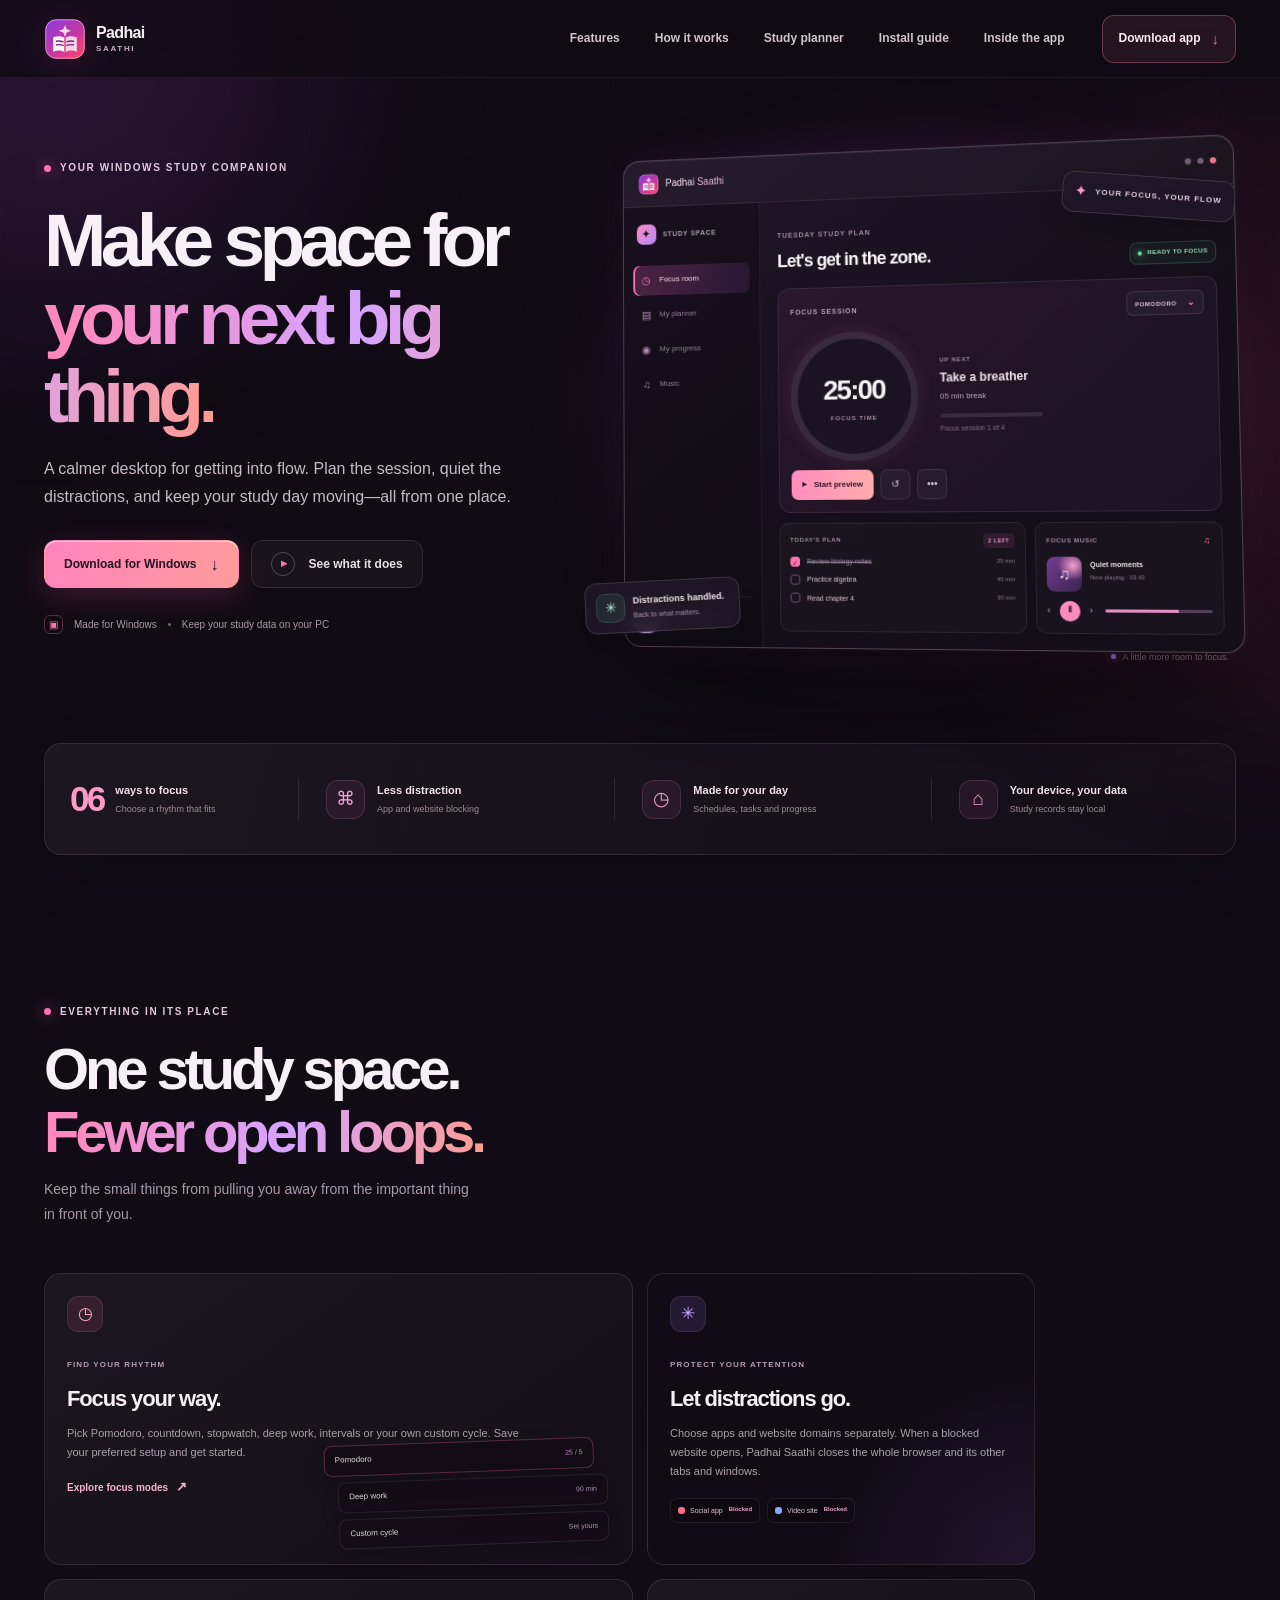
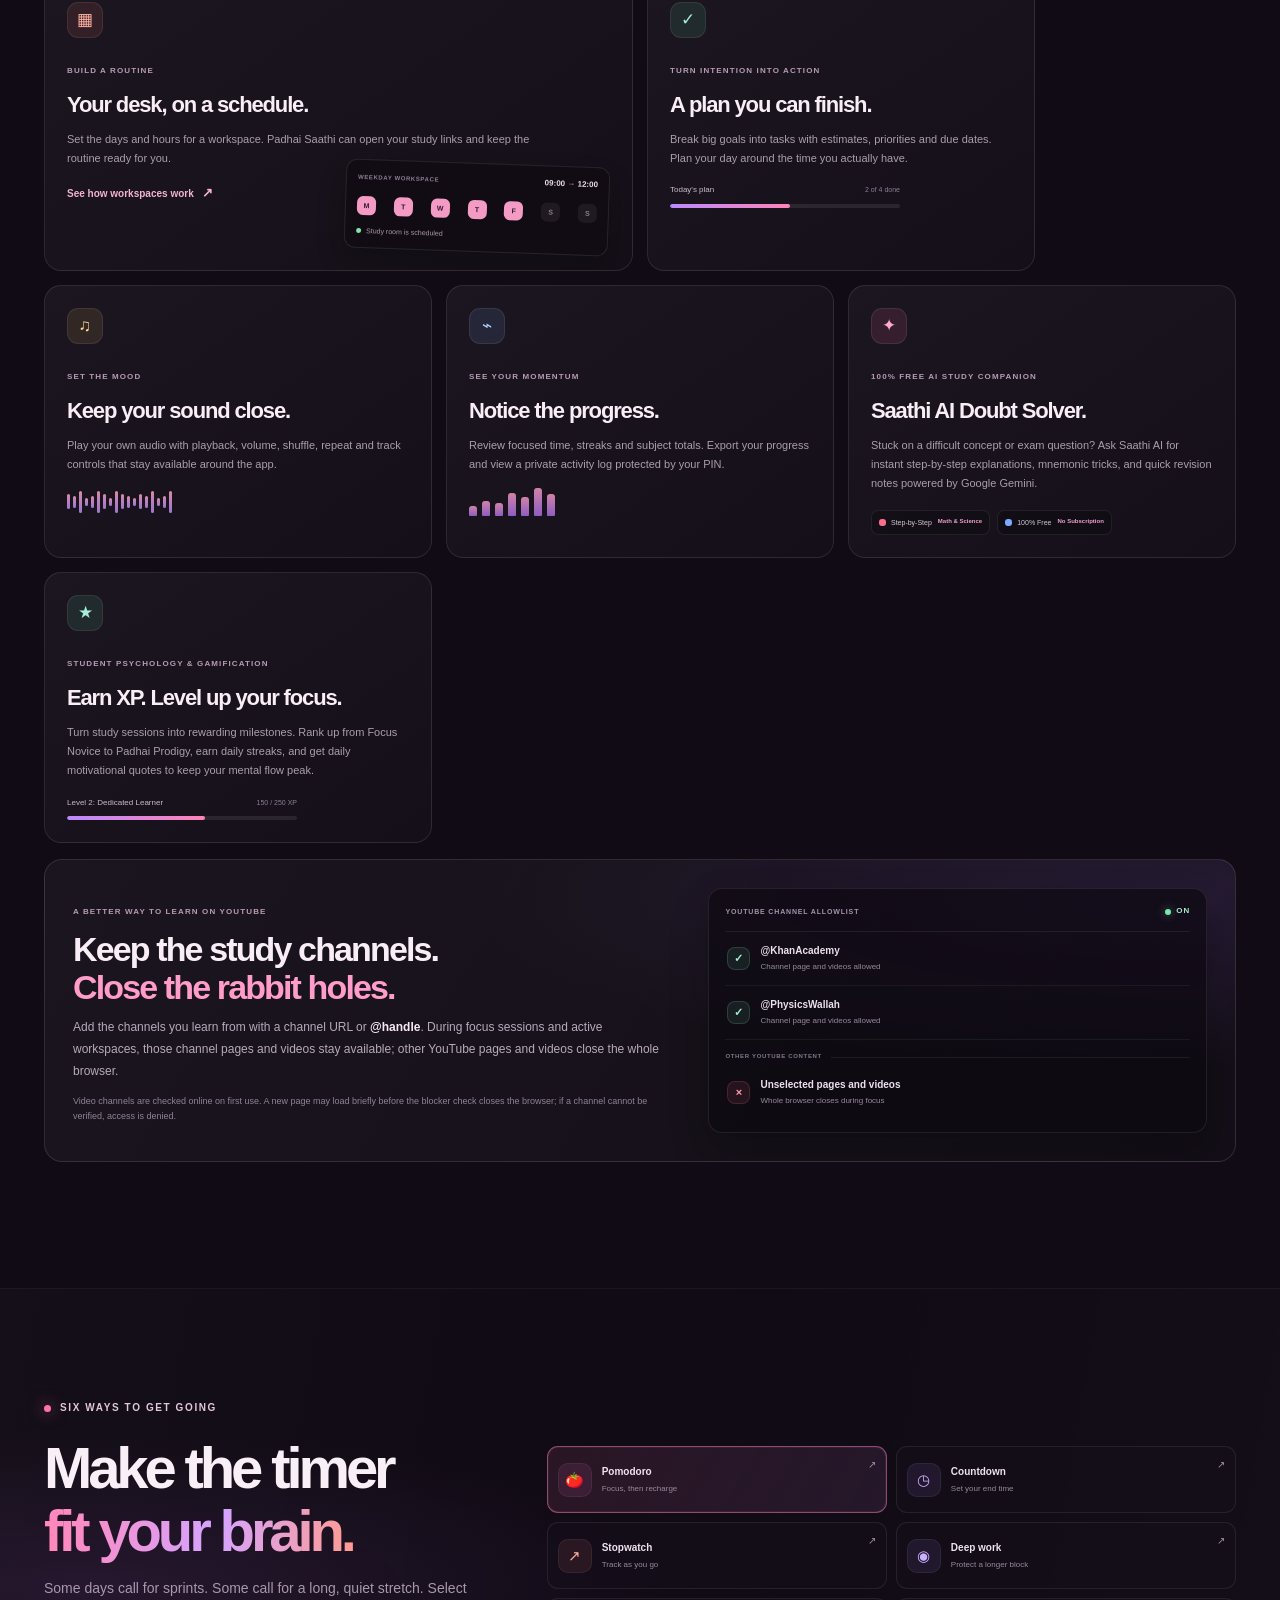
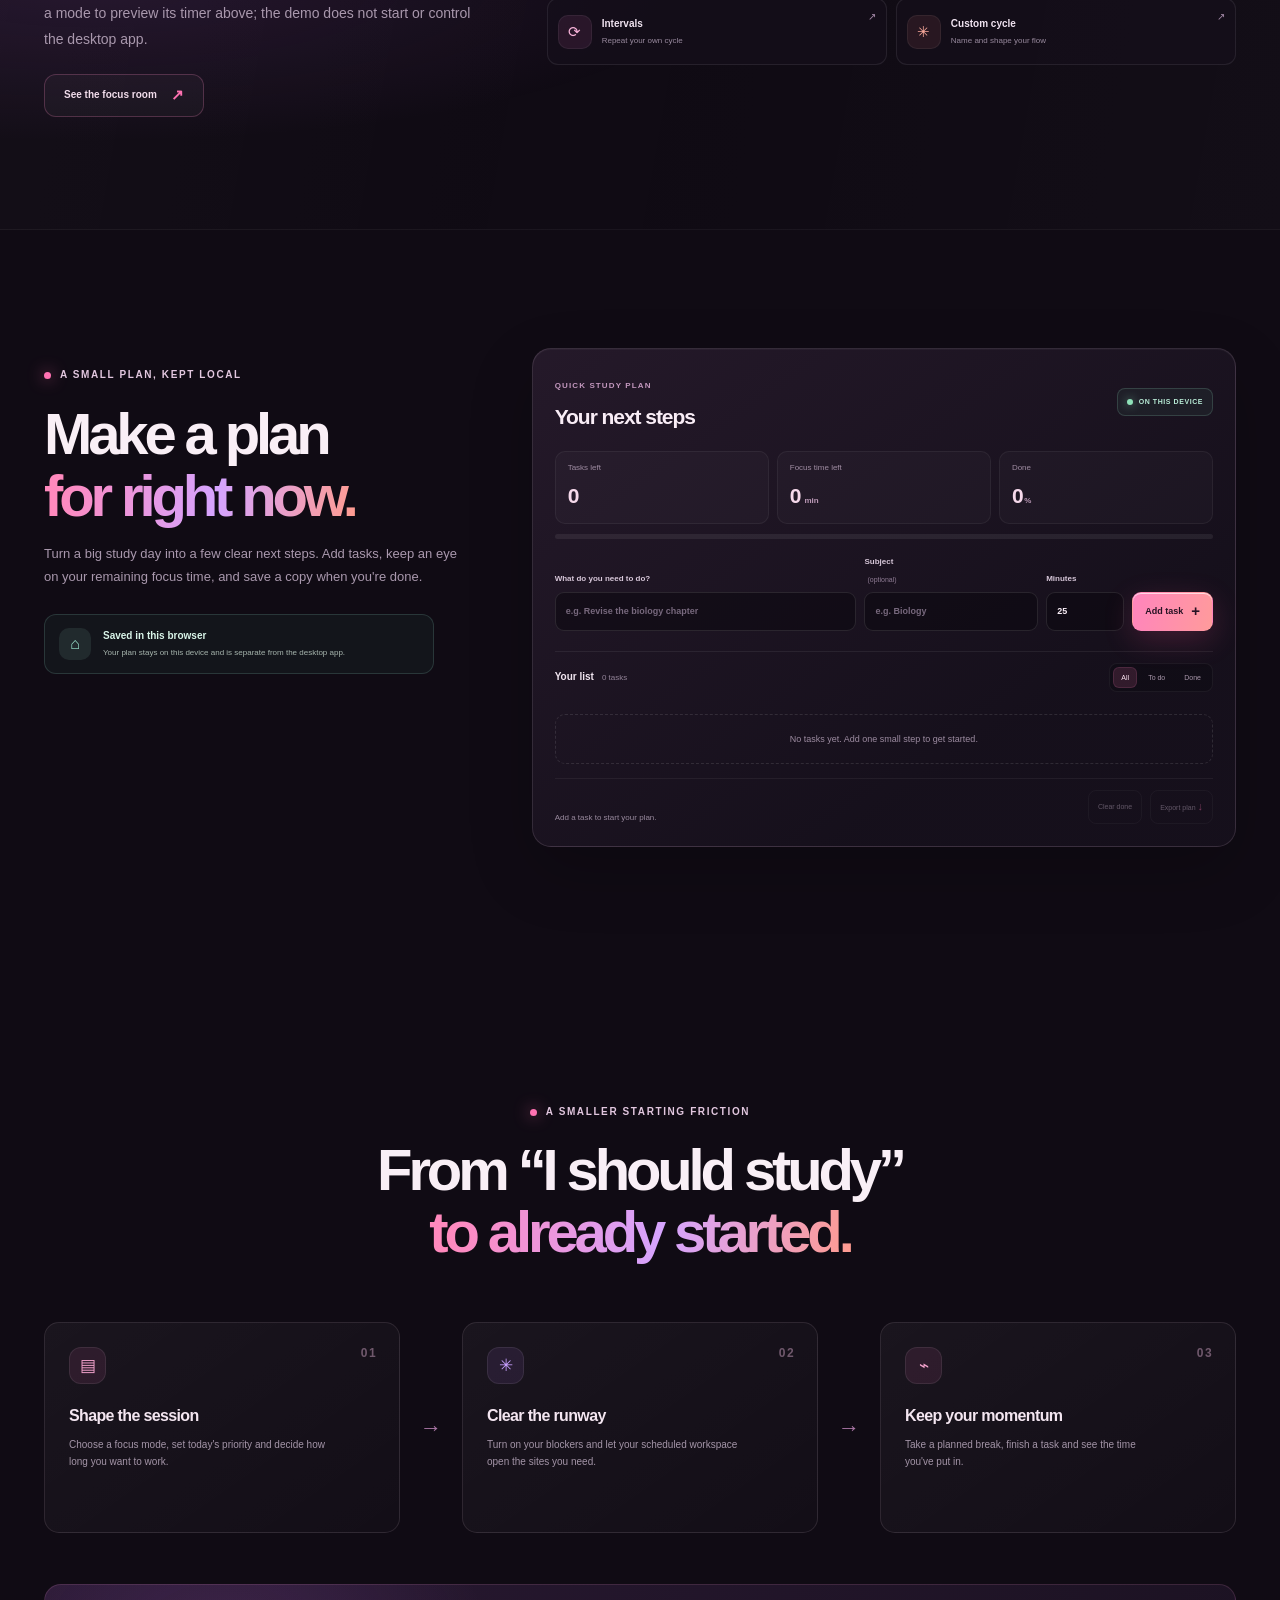
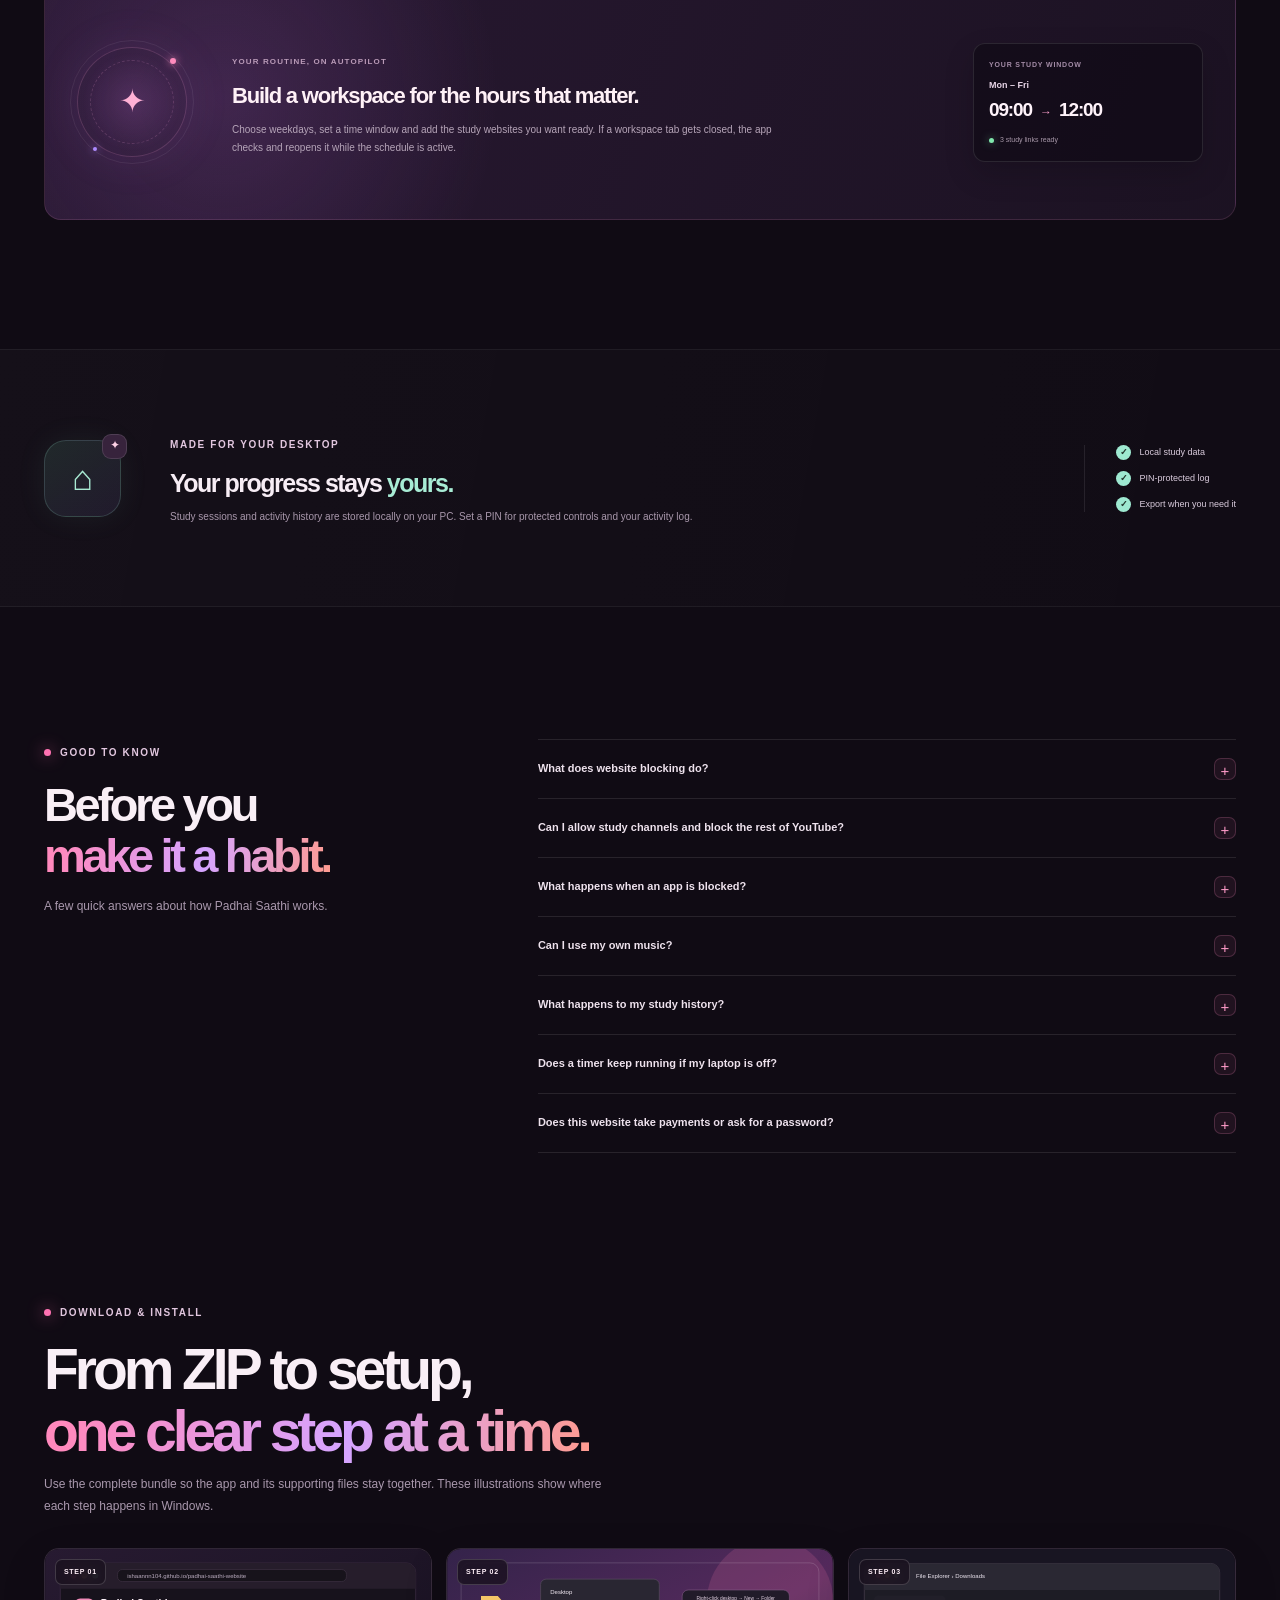
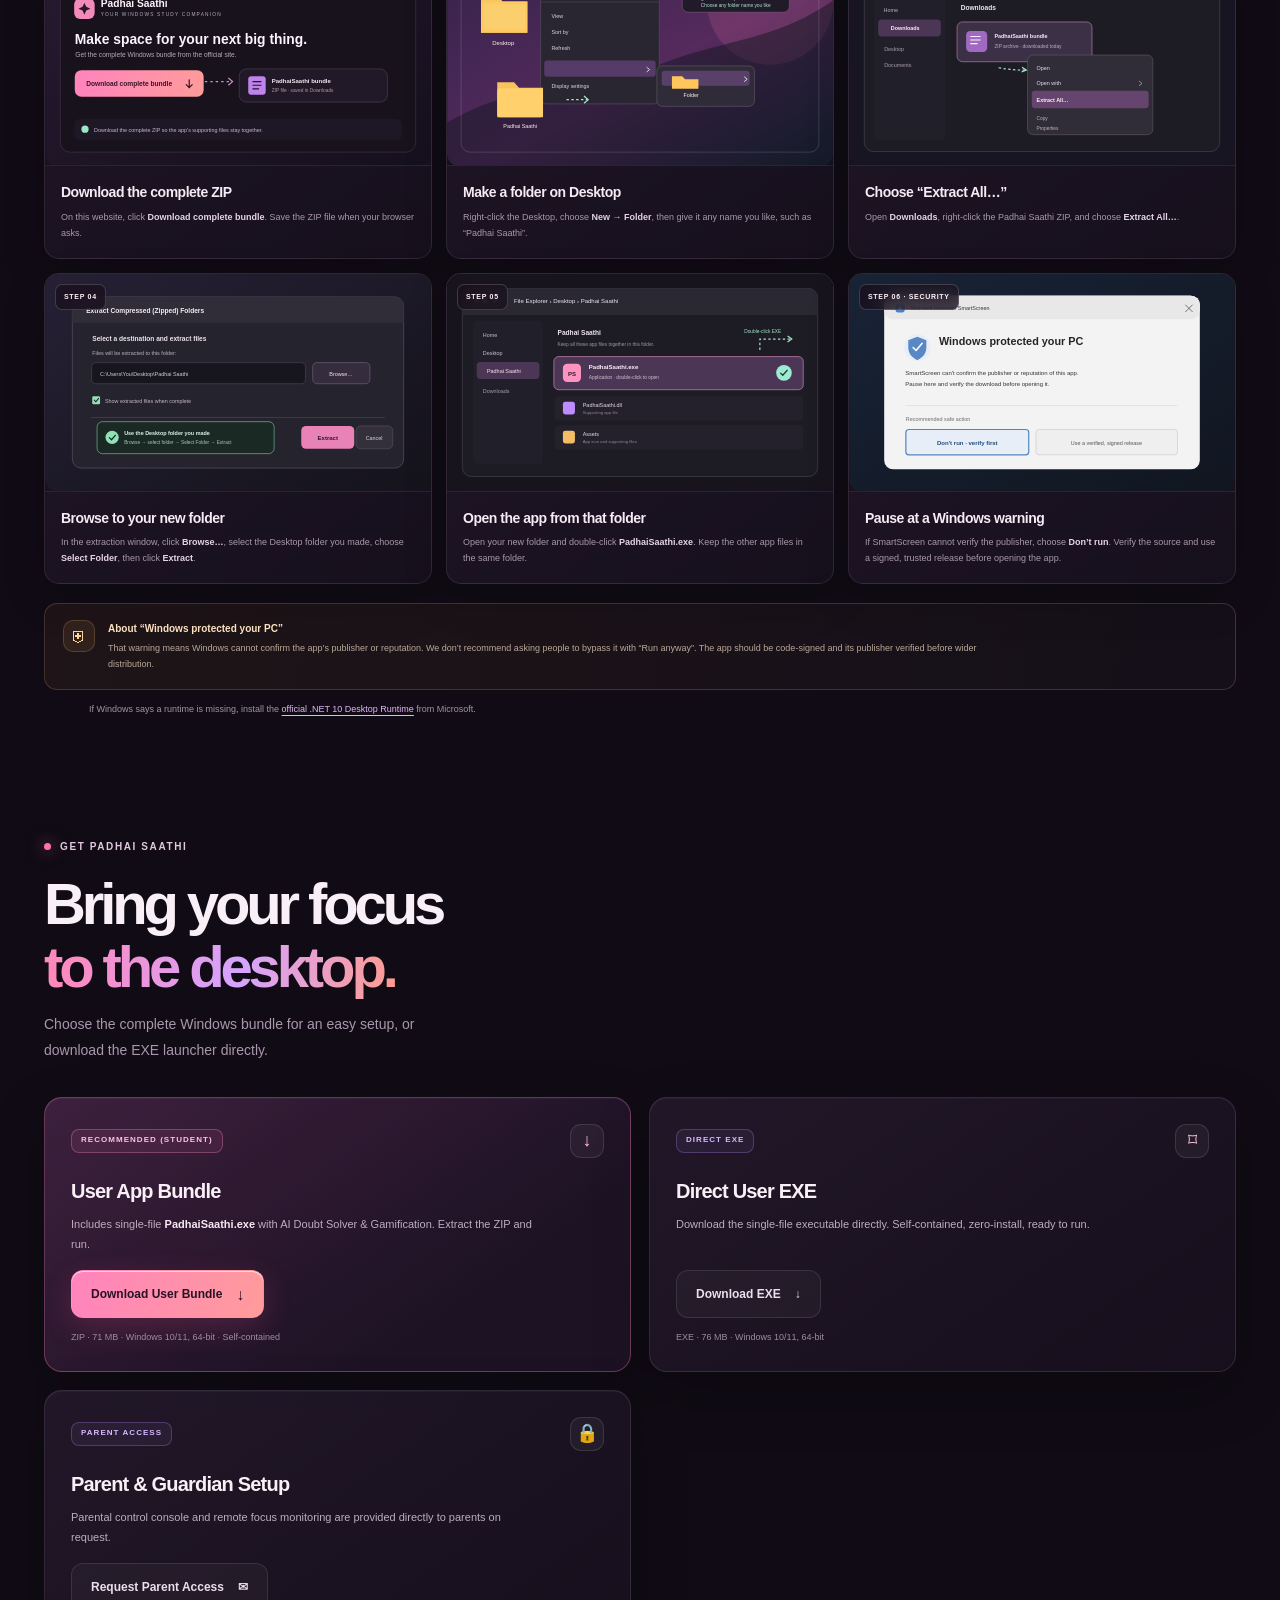
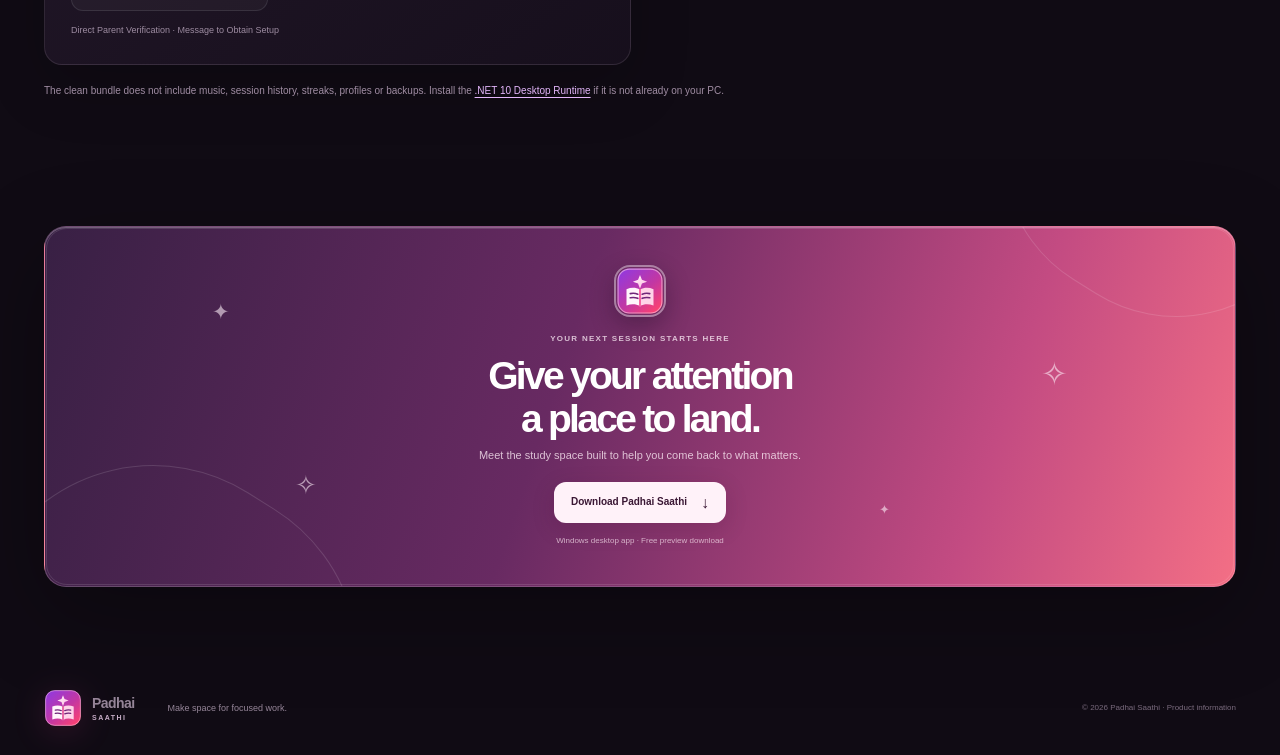
==== commit 83e69d98: "Remove mobile companion and phone APK completely from website & repository (Desktop Focus)" ====
--- a/index.html
+++ b/index.html
@@ -1,398 +1,368 @@
-<!doctype html>
-<html lang="en">
-  <head>
-    <meta charset="utf-8" />
-    <meta name="viewport" content="width=device-width, initial-scale=1" />
-    <meta name="theme-color" content="#100b14" />
-    <meta name="description" content="Padhai Saathi brings focus sessions, app and website blocking, selected YouTube channel access, study planning and music into one calm Windows app." />
-    <meta name="robots" content="index, follow" />
-    <meta name="referrer" content="strict-origin-when-cross-origin" />
-    <meta http-equiv="Content-Security-Policy" content="default-src 'self'; base-uri 'self'; object-src 'none'; img-src 'self' data:; script-src 'self'; style-src 'self' 'unsafe-inline' https://fonts.googleapis.com; font-src 'self' https://fonts.gstatic.com data:; connect-src 'self'; upgrade-insecure-requests" />
-    <meta property="og:type" content="website" />
-    <meta property="og:title" content="Padhai Saathi — make space for focused work" />
-    <meta property="og:description" content="Focus sessions, distraction blocking, selected YouTube channels and study planning for Windows." />
-    <link rel="canonical" href="https://ishaannn104.github.io/padhai-saathi-website/" />
-    <meta property="og:image" content="https://ishaannn104.github.io/padhai-saathi-website/assets/PadhaiSaathi.svg" />
-    <title>Padhai Saathi — Make space for focused work</title>
-    <link rel="icon" type="image/svg+xml" href="assets/PadhaiSaathi.svg" />
-    <link rel="preconnect" href="https://fonts.googleapis.com" />
-    <link rel="preconnect" href="https://fonts.gstatic.com" crossorigin />
-    <link href="https://fonts.googleapis.com/css2?family=DM+Sans:wght@400;500;600;700&family=Manrope:wght@400;500;600;700;800&display=swap" rel="stylesheet" />
-    <link rel="stylesheet" href="styles.css" />
-    <script defer src="script.js"></script>
-  </head>
-  <body>
-    <div class="ambient ambient-one" aria-hidden="true"></div>
-    <div class="ambient ambient-two" aria-hidden="true"></div>
-    <header class="topbar">
-      <a class="brand" href="#top" aria-label="Padhai Saathi home">
-        <img src="assets/PadhaiSaathi.svg" alt="" width="42" height="42" />
-        <span><strong>Padhai</strong><small>SAATHI</small></span>
-      </a>
-      <button class="menu-toggle" type="button" aria-label="Open navigation" aria-expanded="false" aria-controls="main-nav">
-        <span></span><span></span>
-      </button>
-      <nav id="main-nav" class="nav-links" aria-label="Main navigation">
-        <a href="#features">Features</a>
-        <a href="#how-it-works">How it works</a>
-        <a href="#quick-planner">Study planner</a>
-        <a href="#install-guide">Install guide</a>
-        <a href="#inside-the-app">Inside the app</a>
-        <a href="./mobile/" target="_blank" style="color:var(--mint,#64FFDA);font-weight:700;">📱 Mobile App</a>
-        <a class="nav-cta" href="#download">Download app <span aria-hidden="true">↓</span></a>
-      </nav>
-    </header>
-
-    <main id="top">
-      <section class="hero section-wrap">
-        <div class="hero-copy reveal">
-          <div class="eyebrow"><span class="eyebrow-dot"></span> YOUR WINDOWS STUDY COMPANION</div>
-          <h1>Make space for<br /><span>your next big thing.</span></h1>
-          <p class="hero-lede">A calmer desktop for getting into flow. Plan the session, quiet the distractions, and keep your study day moving—all from one place.</p>
-          <div class="hero-actions">
-            <a class="button button-primary" href="#download">Download for Windows <span aria-hidden="true">↓</span></a>
-            <a class="button button-quiet" href="#features"><span class="play-icon" aria-hidden="true">▶</span> See what it does</a>
-          </div>
-          <div class="hero-meta">
-            <span class="meta-icon" aria-hidden="true">▣</span>
-            <span>Made for Windows</span><i></i><span>Keep your study data on your PC</span>
-          </div>
-        </div>
-
-        <div class="hero-art reveal reveal-late" id="inside-the-app">
-          <div class="art-glow" aria-hidden="true"></div>
-          <div class="float-chip chip-top"><span class="chip-spark">✦</span> YOUR FOCUS, YOUR FLOW</div>
-          <div class="app-window" aria-label="Illustration of the Padhai Saathi focus room">
-            <div class="window-topbar">
-              <div class="mini-brand"><img src="assets/PadhaiSaathi.svg" alt="" /><span>Padhai <b>Saathi</b></span></div>
-              <div class="window-controls"><span></span><span></span><span></span></div>
-            </div>
-            <div class="window-body">
-              <aside class="mock-sidebar">
-                <div class="mock-side-logo"><span>✦</span><b>STUDY SPACE</b></div>
-                <div class="mock-nav active"><i>◷</i> Focus room</div>
-                <div class="mock-nav"><i>▤</i> My planner</div>
-                <div class="mock-nav"><i>◉</i> My progress</div>
-                <div class="mock-nav"><i>♫</i> Music</div>
-                <div class="mock-side-foot"><span class="avatar">S</span><span><b>Your study space</b><small>Ready when you are</small></span></div>
-              </aside>
-              <div class="mock-content">
-                <div class="mock-heading"><div><span class="mock-kicker">TUESDAY STUDY PLAN</span><h3>Let's get in the zone.</h3></div><span class="ready-pill"><i></i> READY TO FOCUS</span></div>
-                <div class="mock-focus-card" id="focus-demo" tabindex="-1" aria-label="Interactive focus timer preview">
-                  <div class="mock-card-top"><span data-demo-session-label>FOCUS SESSION</span><span class="mode-pill"><span data-demo-mode-name>POMODORO</span> <b aria-hidden="true">⌄</b></span></div>
-                  <div class="timer-zone">
-                    <div class="timer-ring"><div class="ring-inner"><span class="timer-readout" data-demo-timer aria-live="off">25:00</span><small data-demo-timer-caption>FOCUS TIME</small></div></div>
-                    <div class="timer-side"><span class="timer-side-label" data-demo-next-label>UP NEXT</span><strong data-demo-next-title>Take a breather</strong><span class="timer-side-time" data-demo-next-time>05 min break</span><div class="timer-progress"><span data-demo-progress></span></div><small data-demo-session-status>Focus session 1 of 4</small></div>
-                  </div>
-                  <div class="mock-controls"><button class="mock-start" type="button" data-demo-start aria-label="Start the timer preview"><span aria-hidden="true">▶</span> Start preview</button><button class="mock-control" type="button" data-demo-reset aria-label="Reset the timer preview">↺</button><a class="mock-control" href="#focus-modes" aria-label="Explore all focus modes">•••</a></div>
-                </div>
-                <div class="mock-bottom-grid">
-                  <div class="mock-task-card"><div class="mini-card-head"><span>TODAY'S PLAN</span><b>2 LEFT</b></div><div class="mini-task checked"><i>✓</i><span>Review biology notes</span><small>25 min</small></div><div class="mini-task"><i></i><span>Practice algebra</span><small>40 min</small></div><div class="mini-task"><i></i><span>Read chapter 4</span><small>30 min</small></div></div>
-                  <div class="mock-music-card"><div class="mini-card-head"><span>FOCUS MUSIC</span><i>♫</i></div><div class="track-art"><span>♫</span></div><div class="track-info"><b>Quiet moments</b><small>Now playing · 03:42</small></div><div class="track-controls"><span>‹</span><b>Ⅱ</b><span>›</span><div class="track-volume"><i></i></div></div></div>
-                </div>
-              </div>
-            </div>
-          </div>
-          <div class="float-chip chip-bottom"><span class="shield-mini" aria-hidden="true">✳</span><span><b>Distractions handled.</b><small>Back to what matters.</small></span></div>
-          <div class="art-caption"><span class="caption-dot"></span> A little more room to focus.</div>
-        </div>
-      </section>
-
-      <section class="proof-strip section-wrap" aria-label="At a glance">
-        <div class="proof-item"><span class="proof-number">06</span><span><b>ways to focus</b><small>Choose a rhythm that fits</small></span></div>
-        <div class="proof-divider"></div>
-        <div class="proof-item"><span class="proof-symbol">⌘</span><span><b>Less distraction</b><small>App and website blocking</small></span></div>
-        <div class="proof-divider"></div>
-        <div class="proof-item"><span class="proof-symbol">◷</span><span><b>Made for your day</b><small>Schedules, tasks and progress</small></span></div>
-        <div class="proof-divider"></div>
-        <div class="proof-item"><span class="proof-symbol">⌂</span><span><b>Your device, your data</b><small>Study records stay local</small></span></div>
-      </section>
-
-      <section class="features section-wrap" id="features">
-        <div class="section-heading reveal">
-          <span class="eyebrow"><span class="eyebrow-dot"></span> EVERYTHING IN ITS PLACE</span>
-          <h2>One study space.<br /><span>Fewer open loops.</span></h2>
-          <p>Keep the small things from pulling you away from the important thing in front of you.</p>
-        </div>
-        <div class="feature-grid">
-          <article class="feature-card feature-focus reveal">
-            <div class="feature-icon icon-pink"><span>◷</span></div>
-            <div class="feature-copy"><span class="feature-overline">FIND YOUR RHYTHM</span><h3>Focus your way.</h3><p>Pick Pomodoro, countdown, stopwatch, deep work, intervals or your own custom cycle. Save your preferred setup and get started.</p><a href="#focus-modes" class="text-link">Explore focus modes <span>↗</span></a></div>
-            <div class="mode-stack" aria-hidden="true"><span>Pomodoro <b>25 / 5</b></span><span>Deep work <b>90 min</b></span><span>Custom cycle <b>Set yours</b></span></div>
-          </article>
-          <article class="feature-card feature-block reveal reveal-late">
-            <div class="feature-icon icon-violet"><span>✳</span></div>
-            <div class="feature-copy"><span class="feature-overline">PROTECT YOUR ATTENTION</span><h3>Let distractions go.</h3><p>Choose apps and website domains separately. When a blocked website opens, Padhai Saathi closes the whole browser and its other tabs and windows.</p><div class="blocker-demo"><span><i class="app-dot dot-rose"></i> Social app <b>Blocked</b></span><span><i class="app-dot dot-blue"></i> Video site <b>Blocked</b></span></div></div>
-          </article>
-          <article class="feature-card feature-workspace reveal">
-            <div class="feature-icon icon-coral"><span>▦</span></div>
-            <div class="feature-copy"><span class="feature-overline">BUILD A ROUTINE</span><h3>Your desk, on a schedule.</h3><p>Set the days and hours for a workspace. Padhai Saathi can open your study links and keep the routine ready for you.</p><a href="#how-it-works" class="text-link">See how workspaces work <span>↗</span></a></div>
-            <div class="schedule-mini" aria-hidden="true"><div><span>WEEKDAY WORKSPACE</span><b>09:00 <i>→</i> 12:00</b></div><div class="weekday-row"><i>M</i><i>T</i><i>W</i><i>T</i><i>F</i><i class="off">S</i><i class="off">S</i></div><small><span></span> Study room is scheduled</small></div>
-          </article>
-          <article class="feature-card feature-plan reveal reveal-late">
-            <div class="feature-icon icon-mint"><span>✓</span></div>
-            <div class="feature-copy"><span class="feature-overline">TURN INTENTION INTO ACTION</span><h3>A plan you can finish.</h3><p>Break big goals into tasks with estimates, priorities and due dates. Plan your day around the time you actually have.</p><div class="plan-progress"><div class="plan-progress-top"><span>Today's plan</span><b>2 of 4 done</b></div><div class="plan-track"><i></i></div></div></div>
-          </article>
-          <article class="feature-card feature-music reveal">
-            <div class="feature-icon icon-amber"><span>♫</span></div>
-            <div class="feature-copy"><span class="feature-overline">SET THE MOOD</span><h3>Keep your sound close.</h3><p>Play your own audio with playback, volume, shuffle, repeat and track controls that stay available around the app.</p><div class="sound-wave" aria-hidden="true"><i></i><i></i><i></i><i></i><i></i><i></i><i></i><i></i><i></i><i></i><i></i><i></i><i></i><i></i><i></i><i></i><i></i><i></i></div></div>
-          </article>
-          <article class="feature-card feature-insights reveal reveal-late">
-            <div class="feature-icon icon-blue"><span>⌁</span></div>
-            <div class="feature-copy"><span class="feature-overline">SEE YOUR MOMENTUM</span><h3>Notice the progress.</h3><p>Review focused time, streaks and subject totals. Export your progress and view a private activity log protected by your PIN.</p><div class="spark-bars" aria-hidden="true"><i style="--bar:32%"></i><i style="--bar:48%"></i><i style="--bar:42%"></i><i style="--bar:72%"></i><i style="--bar:60%"></i><i style="--bar:88%"></i><i style="--bar:70%"></i></div></div>
-          </article>
-          <article class="feature-card feature-ai reveal">
-            <div class="feature-icon icon-pink"><span>✦</span></div>
-            <div class="feature-copy"><span class="feature-overline">100% FREE AI STUDY COMPANION</span><h3>Saathi AI Doubt Solver.</h3><p>Stuck on a difficult concept or exam question? Ask Saathi AI for instant step-by-step explanations, mnemonic tricks, and quick revision notes powered by Google Gemini.</p><div class="blocker-demo"><span><i class="app-dot dot-rose"></i> Step-by-Step <b>Math &amp; Science</b></span><span><i class="app-dot dot-blue"></i> 100% Free <b>No Subscription</b></span></div></div>
-          </article>
-          <article class="feature-card feature-gamification reveal reveal-late">
-            <div class="feature-icon icon-mint"><span>★</span></div>
-            <div class="feature-copy"><span class="feature-overline">STUDENT PSYCHOLOGY &amp; GAMIFICATION</span><h3>Earn XP. Level up your focus.</h3><p>Turn study sessions into rewarding milestones. Rank up from Focus Novice to Padhai Prodigy, earn daily streaks, and get daily motivational quotes to keep your mental flow peak.</p><div class="plan-progress"><div class="plan-progress-top"><span>Level 2: Dedicated Learner</span><b>150 / 250 XP</b></div><div class="plan-track"><i style="width: 60%;"></i></div></div></div>
-          </article>
-        </div>
-        <article class="youtube-feature-card reveal" id="youtube-focus">
-          <div class="youtube-feature-copy">
-            <span class="feature-overline">A BETTER WAY TO LEARN ON YOUTUBE</span>
-            <h3>Keep the study channels.<br /><span>Close the rabbit holes.</span></h3>
-            <p>Add the channels you learn from with a channel URL or <strong>@handle</strong>. During focus sessions and active workspaces, those channel pages and videos stay available; other YouTube pages and videos close the whole browser.</p>
-            <small>Video channels are checked online on first use. A new page may load briefly before the blocker check closes the browser; if a channel cannot be verified, access is denied.</small>
-          </div>
-          <div class="youtube-allowlist-preview" aria-label="Illustration of selected YouTube channels being allowed and other YouTube videos being blocked">
-            <div class="youtube-preview-top"><span>YOUTUBE CHANNEL ALLOWLIST</span><b><i></i> ON</b></div>
-            <div class="youtube-channel-row"><span class="youtube-status-icon">✓</span><div><strong>@KhanAcademy</strong><small>Channel page and videos allowed</small></div></div>
-            <div class="youtube-channel-row"><span class="youtube-status-icon">✓</span><div><strong>@PhysicsWallah</strong><small>Channel page and videos allowed</small></div></div>
-            <div class="youtube-rule-divider"><span>OTHER YOUTUBE CONTENT</span></div>
-            <div class="youtube-block-row"><span class="youtube-block-icon">×</span><div><strong>Unselected pages and videos</strong><small>Whole browser closes during focus</small></div></div>
-          </div>
-        </article>
-      </section>
-
-      <section class="modes-section" id="focus-modes">
-        <div class="section-wrap modes-layout">
-          <div class="modes-copy reveal">
-            <span class="eyebrow"><span class="eyebrow-dot"></span> SIX WAYS TO GET GOING</span>
-            <h2>Make the timer<br /><span>fit your brain.</span></h2>
-            <p>Some days call for sprints. Some call for a long, quiet stretch. Select a mode to preview its timer above; the demo does not start or control the desktop app.</p>
-            <a class="button button-outline" href="#inside-the-app">See the focus room <span>↗</span></a>
-          </div>
-          <div class="mode-grid reveal reveal-late">
-            <a class="mode-tile is-selected" href="#focus-demo" data-demo-mode="pomodoro" aria-current="true"><span class="tile-icon">🍅</span><span class="tile-copy"><b>Pomodoro</b><small>Focus, then recharge</small></span><span class="tile-arrow" aria-hidden="true">↗</span></a>
-            <a class="mode-tile" href="#focus-demo" data-demo-mode="countdown"><span class="tile-icon">◷</span><span class="tile-copy"><b>Countdown</b><small>Set your end time</small></span><span class="tile-arrow" aria-hidden="true">↗</span></a>
-            <a class="mode-tile" href="#focus-demo" data-demo-mode="stopwatch"><span class="tile-icon">↗</span><span class="tile-copy"><b>Stopwatch</b><small>Track as you go</small></span><span class="tile-arrow" aria-hidden="true">↗</span></a>
-            <a class="mode-tile" href="#focus-demo" data-demo-mode="deep-work"><span class="tile-icon">◉</span><span class="tile-copy"><b>Deep work</b><small>Protect a longer block</small></span><span class="tile-arrow" aria-hidden="true">↗</span></a>
-            <a class="mode-tile" href="#focus-demo" data-demo-mode="intervals"><span class="tile-icon">⟳</span><span class="tile-copy"><b>Intervals</b><small>Repeat your own cycle</small></span><span class="tile-arrow" aria-hidden="true">↗</span></a>
-            <a class="mode-tile" href="#focus-demo" data-demo-mode="custom"><span class="tile-icon">✳</span><span class="tile-copy"><b>Custom cycle</b><small>Name and shape your flow</small></span><span class="tile-arrow" aria-hidden="true">↗</span></a>
-          </div>
-        </div>
-      </section>
-
-      <section class="quick-planner section-wrap" id="quick-planner" aria-labelledby="planner-heading">
-        <div class="planner-intro reveal">
-          <span class="eyebrow"><span class="eyebrow-dot"></span> A SMALL PLAN, KEPT LOCAL</span>
-          <h2 id="planner-heading">Make a plan<br /><span>for right now.</span></h2>
-          <p>Turn a big study day into a few clear next steps. Add tasks, keep an eye on your remaining focus time, and save a copy when you're done.</p>
-          <div class="planner-privacy"><span aria-hidden="true">⌂</span><div><b>Saved in this browser</b><small>Your plan stays on this device and is separate from the desktop app.</small></div></div>
-        </div>
-        <div class="planner-card reveal reveal-late">
-          <div class="planner-card-top">
-            <div><span class="planner-kicker">QUICK STUDY PLAN</span><h3>Your next steps</h3></div>
-            <span class="planner-local-badge"><i></i> ON THIS DEVICE</span>
-          </div>
-          <div class="planner-stats" aria-label="Study plan summary">
-            <div class="planner-stat"><span>Tasks left</span><strong data-plan-remaining>0</strong></div>
-            <div class="planner-stat"><span>Focus time left</span><strong><span data-plan-minutes>0</span><small> min</small></strong></div>
-            <div class="planner-stat"><span>Done</span><strong><span data-plan-complete>0</span><small>%</small></strong></div>
-          </div>
-          <div class="planner-progress" role="progressbar" aria-label="Study plan completion" aria-valuemin="0" aria-valuemax="100" aria-valuenow="0"><i data-plan-progress></i></div>
-          <form class="planner-form" id="study-planner-form">
-            <label class="planner-field planner-field-task" for="planner-task">What do you need to do?<input id="planner-task" name="task" type="text" maxlength="100" placeholder="e.g. Revise the biology chapter" required /></label>
-            <label class="planner-field" for="planner-subject">Subject <span>(optional)</span><input id="planner-subject" name="subject" type="text" maxlength="48" placeholder="e.g. Biology" /></label>
-            <label class="planner-field" for="planner-minutes">Minutes<input id="planner-minutes" name="minutes" type="number" min="1" max="480" step="5" value="25" required /></label>
-            <button class="button button-primary planner-add" type="submit">Add task <span aria-hidden="true">+</span></button>
-          </form>
-          <div class="planner-list-head">
-            <div><b>Your list</b><span data-plan-total>0 tasks</span></div>
-            <div class="planner-filters" role="group" aria-label="Filter study tasks">
-              <button type="button" data-plan-filter="all" aria-pressed="true">All</button>
-              <button type="button" data-plan-filter="open" aria-pressed="false">To do</button>
-              <button type="button" data-plan-filter="done" aria-pressed="false">Done</button>
-            </div>
-          </div>
-          <ul class="planner-list" data-plan-list aria-label="Study tasks"></ul>
-          <p class="planner-empty" data-plan-empty>No tasks yet. Add one small step to get started.</p>
-          <div class="planner-footer">
-            <p data-plan-message aria-live="polite">Add a task to start your plan.</p>
-            <div class="planner-footer-actions">
-              <button type="button" data-plan-clear disabled>Clear done</button>
-              <button type="button" data-plan-export disabled>Export plan <span aria-hidden="true">↓</span></button>
-            </div>
-          </div>
-        </div>
-        <template id="planner-task-template">
-          <li class="planner-task">
-            <button class="planner-task-toggle" type="button" data-task-toggle aria-pressed="false" aria-label="Mark task complete"><span aria-hidden="true">✓</span></button>
-            <div class="planner-task-copy"><b data-task-title></b><span data-task-subject></span></div>
-            <span class="planner-task-time"><b data-task-minutes></b><small>min</small></span>
-            <button class="planner-task-delete" type="button" data-task-delete aria-label="Delete task">×</button>
-          </li>
-        </template>
-      </section>
-
-      <section class="workflow section-wrap" id="how-it-works">
-        <div class="section-heading center-heading reveal">
-          <span class="eyebrow"><span class="eyebrow-dot"></span> A SMALLER STARTING FRICTION</span>
-          <h2>From “I should study”<br /><span>to already started.</span></h2>
-        </div>
-        <div class="steps-row">
-          <article class="step-card reveal"><div class="step-number">01</div><div class="step-icon">▤</div><h3>Shape the session</h3><p>Choose a focus mode, set today's priority and decide how long you want to work.</p></article>
-          <div class="step-connector" aria-hidden="true">→</div>
-          <article class="step-card reveal reveal-late"><div class="step-number">02</div><div class="step-icon">✳</div><h3>Clear the runway</h3><p>Turn on your blockers and let your scheduled workspace open the sites you need.</p></article>
-          <div class="step-connector" aria-hidden="true">→</div>
-          <article class="step-card reveal reveal-later"><div class="step-number">03</div><div class="step-icon">⌁</div><h3>Keep your momentum</h3><p>Take a planned break, finish a task and see the time you've put in.</p></article>
-        </div>
-        <div class="workspace-callout reveal">
-          <div class="callout-orbit" aria-hidden="true"><span>✦</span><i></i><i></i></div>
-          <div class="callout-copy"><span class="feature-overline">YOUR ROUTINE, ON AUTOPILOT</span><h3>Build a workspace for the hours that matter.</h3><p>Choose weekdays, set a time window and add the study websites you want ready. If a workspace tab gets closed, the app checks and reopens it while the schedule is active.</p></div>
-          <div class="callout-schedule"><span>YOUR STUDY WINDOW</span><b>Mon – Fri</b><strong>09:00 <i>→</i> 12:00</strong><small><i></i> 3 study links ready</small></div>
-        </div>
-      </section>
-
-      <section class="privacy-band">
-        <div class="section-wrap privacy-inner reveal">
-          <div class="privacy-symbol"><span>⌂</span><i>✦</i></div>
-          <div><span class="eyebrow">MADE FOR YOUR DESKTOP</span><h2>Your progress stays <span>yours.</span></h2><p>Study sessions and activity history are stored locally on your PC. Set a PIN for protected controls and your activity log.</p></div>
-          <div class="privacy-points"><span><i>✓</i> Local study data</span><span><i>✓</i> PIN-protected log</span><span><i>✓</i> Export when you need it</span></div>
-        </div>
-      </section>
-
-      <section class="faq-section section-wrap" id="faq">
-        <div class="faq-intro reveal"><span class="eyebrow"><span class="eyebrow-dot"></span> GOOD TO KNOW</span><h2>Before you<br /><span>make it a habit.</span></h2><p>A few quick answers about how Padhai Saathi works.</p></div>
-        <div class="faq-list reveal reveal-late">
-          <details><summary>What does website blocking do? <span>+</span></summary><p>During an active focus session or scheduled workspace, Padhai Saathi matches the blocked domain and closes the entire browser process, including its other windows and tabs. Save browser work before a session, because unsaved forms may be lost.</p></details>
-          <details><summary>Can I allow study channels and block the rest of YouTube? <span>+</span></summary><p>Yes. Add selected channel URLs or @handles in Blockers and turn on the YouTube channel limit. During focus and active workspaces, those channel pages and videos are allowed; other YouTube pages and videos close the whole browser. Video channels need an internet check the first time.</p></details>
-          <details><summary>What happens when an app is blocked? <span>+</span></summary><p>Selected apps are force-closed during focus or an enabled workspace. Save your work before starting a protected session, because unsaved changes in a blocked app may be lost.</p></details>
-          <details><summary>Can I use my own music? <span>+</span></summary><p>Yes. The player supports common local audio files, including MP3, WAV, WMA, M4A and AAC. Add audio you have the right to use.</p></details>
-          <details><summary>What happens to my study history? <span>+</span></summary><p>Your study and activity data is stored locally on your Windows PC. You can export progress reports from the app.</p></details>
-          <details><summary>Does a timer keep running if my laptop is off? <span>+</span></summary><p>The app saves the timer's end time and can restore it after you sign back into Windows. The app itself cannot run while Windows is powered off.</p></details>
-          <details><summary>Does this website take payments or ask for a password? <span>+</span></summary><p>No. This is an informational website about the Windows app. It has no checkout, payment form, account sign-in, or password collection.</p></details>
-        </div>
-      </section>
-
-      <section class="install-guide section-wrap" id="install-guide" aria-labelledby="install-guide-heading">
-        <div class="section-heading install-guide-heading reveal">
-          <span class="eyebrow"><span class="eyebrow-dot"></span> DOWNLOAD &amp; INSTALL</span>
-          <h2 id="install-guide-heading">From ZIP to setup,<br /><span>one clear step at a time.</span></h2>
-          <p>Use the complete bundle so the app and its supporting files stay together. These illustrations show where each step happens in Windows.</p>
-        </div>
-        <div class="guide-grid">
-          <article class="guide-card reveal">
-            <figure class="guide-visual"><span>STEP 01</span><img src="assets/download-guide/step-01-download.svg" alt="Browser on the official Padhai Saathi website with the complete bundle download button and ZIP download." loading="lazy" decoding="async" /></figure>
-            <div class="guide-copy"><h3>Download the complete ZIP</h3><p>On this website, click <strong>Download complete bundle</strong>. Save the ZIP file when your browser asks.</p></div>
-          </article>
-          <article class="guide-card reveal reveal-late">
-            <figure class="guide-visual"><span>STEP 02</span><img src="assets/download-guide/step-02-folder.svg" alt="Windows desktop context menu showing New, Folder, and a new Padhai Saathi folder." loading="lazy" decoding="async" /></figure>
-            <div class="guide-copy"><h3>Make a folder on Desktop</h3><p>Right-click the Desktop, choose <strong>New → Folder</strong>, then give it any name you like, such as “Padhai Saathi”.</p></div>
-          </article>
-          <article class="guide-card reveal">
-            <figure class="guide-visual"><span>STEP 03</span><img src="assets/download-guide/step-03-extract.svg" alt="Windows Downloads folder with the Padhai Saathi ZIP selected and Extract All highlighted in its context menu." loading="lazy" decoding="async" /></figure>
-            <div class="guide-copy"><h3>Choose “Extract All…”</h3><p>Open <strong>Downloads</strong>, right-click the Padhai Saathi ZIP, and choose <strong>Extract All…</strong>.</p></div>
-          </article>
-          <article class="guide-card reveal reveal-late">
-            <figure class="guide-visual"><span>STEP 04</span><img src="assets/download-guide/step-04-choose-folder.svg" alt="Extract Compressed Folders dialog with the destination set to a Desktop folder and Extract selected." loading="lazy" decoding="async" /></figure>
-            <div class="guide-copy"><h3>Browse to your new folder</h3><p>In the extraction window, click <strong>Browse…</strong>, select the Desktop folder you made, choose <strong>Select Folder</strong>, then click <strong>Extract</strong>.</p></div>
-          </article>
-          <article class="guide-card reveal">
-            <figure class="guide-visual"><span>STEP 05</span><img src="assets/download-guide/step-05-open-app.svg" alt="Extracted Padhai Saathi folder showing PadhaiSaathi.exe beside its supporting DLL and Assets folder." loading="lazy" decoding="async" /></figure>
-            <div class="guide-copy"><h3>Open the app from that folder</h3><p>Open your new folder and double-click <strong>PadhaiSaathi.exe</strong>. Keep the other app files in the same folder.</p></div>
-          </article>
-          <article class="guide-card guide-card-safety reveal reveal-late">
-            <figure class="guide-visual"><span>STEP 06 · SECURITY</span><img src="assets/download-guide/step-06-defender.svg" alt="Windows Defender SmartScreen warning with Don't run selected and a reminder to verify the publisher." loading="lazy" decoding="async" /></figure>
-            <div class="guide-copy"><h3>Pause at a Windows warning</h3><p>If SmartScreen cannot verify the publisher, choose <strong>Don’t run</strong>. Verify the source and use a signed, trusted release before opening the app.</p></div>
-          </article>
-        </div>
-        <aside class="guide-safety-note" role="note">
-          <span class="guide-safety-icon" aria-hidden="true">⛨</span>
-          <div><strong>About “Windows protected your PC”</strong><p>That warning means Windows cannot confirm the app’s publisher or reputation. We don’t recommend asking people to bypass it with “Run anyway”. The app should be code-signed and its publisher verified before wider distribution.</p></div>
-        </aside>
-        <p class="guide-runtime-note">If Windows says a runtime is missing, install the <a href="https://dotnet.microsoft.com/en-us/download/dotnet/10.0" target="_blank" rel="noopener noreferrer">official .NET 10 Desktop Runtime</a> from Microsoft.</p>
-      </section>
-
-      <section class="download-section section-wrap" id="download">
-        <div class="section-heading reveal">
-          <span class="eyebrow"><span class="eyebrow-dot"></span> GET PADHAI SAATHI</span>
-          <h2>Bring your focus<br /><span>to the desktop.</span></h2>
-          <p>Choose the complete Windows bundle for an easy setup, or download the EXE launcher directly.</p>
-        </div>
-        <div class="download-grid reveal reveal-late">
-          <article class="download-card" style="border-color: rgba(255, 114, 178, 0.45); background: linear-gradient(180deg, rgba(255, 114, 178, 0.12), rgba(25, 18, 30, 0.95)); box-shadow: 0 8px 24px rgba(255, 114, 178, 0.15);">
-            <div class="download-card-top"><span class="download-badge" style="background: rgba(100, 255, 218, 0.18); color: #64FFDA; font-weight: 800;">📱 ANDROID &amp; MOBILE</span><span class="download-mark" aria-hidden="true">⚡</span></div>
-            <h3>Padhai Saathi Mobile</h3>
-            <p>100% Google Play Protect safe! 20 PDF Handbooks, Formula Hub, Pomodoro Focus &amp; real-time Desktop PC sync.</p>
-            <div style="display:flex; flex-direction:column; gap:8px; margin: 16px 0;">
-              <a class="button button-primary download-button" href="./mobile/" target="_blank">Launch &amp; Install App <span aria-hidden="true">↗</span></a>
-              <a class="button button-quiet download-button" style="border-color:rgba(100,255,218,0.3); color:#64FFDA;" href="https://github.com/ishaannn104/padhai-saathi-website/releases/download/v4.2.0/PadhaiSaathi.apk" download>Direct Android APK <span aria-hidden="true">↓</span></a>
-            </div>
-            <small>PWA / APK · Zero Warnings · Installs in 1 Tap · 100% Free</small>
-          </article>
-
-          <article class="download-card download-card-featured">
-            <div class="download-card-top"><span class="download-badge">RECOMMENDED (STUDENT)</span><span class="download-mark" aria-hidden="true">↓</span></div>
-            <h3>User App Bundle</h3>
-            <p>Includes single-file <strong>PadhaiSaathi.exe</strong> with AI Doubt Solver &amp; Gamification. Extract the ZIP and run.</p>
-            <a class="button button-primary download-button" href="https://github.com/ishaannn104/padhai-saathi-website/releases/download/v4.2.0/PadhaiSaathi-User-20261117.zip" download>Download User Bundle <span aria-hidden="true">↓</span></a>
-            <small>ZIP · 71 MB · Windows 10/11, 64-bit · Self-contained</small>
-          </article>
-          <article class="download-card">
-            <div class="download-card-top"><span class="download-badge download-badge-soft">DIRECT EXE</span><span class="download-mark" aria-hidden="true">⌑</span></div>
-            <h3>Direct User EXE</h3>
-            <p>Download the single-file executable directly. Self-contained, zero-install, ready to run.</p>
-            <a class="button button-quiet download-button" href="https://github.com/ishaannn104/padhai-saathi-website/releases/download/v4.2.0/PadhaiSaathi.exe" download>Download EXE <span aria-hidden="true">↓</span></a>
-            <small>EXE · 76 MB · Windows 10/11, 64-bit</small>
-          </article>
-          <article class="download-card">
-            <div class="download-card-top"><span class="download-badge download-badge-soft">PARENT ACCESS</span><span class="download-mark" aria-hidden="true">🔒</span></div>
-            <h3>Parent &amp; Guardian Setup</h3>
-            <p>Parental control console and remote focus monitoring are provided directly to parents on request.</p>
-            <a class="button button-quiet download-button" href="https://wa.me/919315545940?text=Hello%2C%20I%20am%20a%20parent%20and%20would%20like%20to%20request%20the%20Padhai%20Saathi%20Parent%20%2F%20Owner%20Suite." target="_blank" rel="noopener noreferrer">Request Parent Access <span aria-hidden="true">✉</span></a>
-            <small>Direct Parent Verification · Message to Obtain Setup</small>
-          </article>
-        </div>
-        
-        <!-- Mobile QR Code Pairing Section -->
-        <div class="reveal" style="margin-top:36px; padding:24px; background:linear-gradient(135deg, rgba(25,18,30,0.95), rgba(33,23,39,0.95)); border:1px solid rgba(255,114,178,0.3); border-radius:20px; display:flex; flex-wrap:wrap; align-items:center; justify-content:space-between; gap:24px; box-shadow:0 8px 30px rgba(0,0,0,0.4);">
-          <div style="flex:1; min-width:260px;">
-            <span class="download-badge" style="background:rgba(255,114,178,0.15); color:#FF72B2; margin-bottom:8px; display:inline-block;">⚡ INSTANT MOBILE PAIRING</span>
-            <h3 style="font-size:22px; font-weight:800; margin:6px 0 10px 0; color:#FFF;">Study Anywhere with Padhai Saathi Android</h3>
-            <p style="font-size:14px; color:var(--ink-soft); line-height:1.6; margin-bottom:14px;">
-              Scan the QR code with your phone camera or Google Lens to launch the mobile companion immediately. Save it to your Home Screen in 1 tap — zero installation warnings, 100% Play Protect safe!
-            </p>
-            <div style="display:flex; gap:12px; flex-wrap:wrap;">
-              <a href="./mobile/" target="_blank" class="button button-primary" style="padding:10px 18px; font-size:13px;">Open Mobile App <span>↗</span></a>
-              <a href="https://github.com/ishaannn104/padhai-saathi-website/releases/download/v4.2.0/PadhaiSaathi.apk" class="button button-quiet" style="padding:10px 18px; font-size:13px; color:#64FFDA; border-color:rgba(100,255,218,0.3);">Download APK <span>↓</span></a>
-            </div>
-          </div>
-          <div style="text-align:center; background:#100B14; padding:14px; border-radius:16px; border:1px solid rgba(255,114,178,0.25); box-shadow:0 4px 16px rgba(255,114,178,0.15);">
-            <img src="assets/mobile_qr.png" alt="Scan to Launch Padhai Saathi Mobile" width="160" height="160" style="border-radius:8px; display:block;" />
-            <div style="font-size:11px; color:#64FFDA; font-weight:700; margin-top:8px;">SCAN WITH PHONE CAMERA</div>
-          </div>
-        </div>
-
-        <p class="download-note reveal">The clean bundle does not include music, session history, streaks, profiles or backups. Install the <a href="https://dotnet.microsoft.com/en-us/download/dotnet/10.0" target="_blank" rel="noopener noreferrer">.NET 10 Desktop Runtime</a> if it is not already on your PC.</p>
-      </section>
-
-      <section class="closing-cta section-wrap">
-        <div class="closing-card reveal">
-          <div class="closing-stars" aria-hidden="true"><i>✦</i><i>✧</i><i>✦</i><i>✧</i></div>
-          <div class="closing-content"><img src="assets/PadhaiSaathi.svg" alt="" width="52" height="52" /><span class="eyebrow">YOUR NEXT SESSION STARTS HERE</span><h2>Give your attention<br />a place to land.</h2><p>Meet the study space built to help you come back to what matters.</p><a href="#download" class="button button-light">Download Padhai Saathi <span>↓</span></a><small class="preview-note">Windows desktop app · Free preview download</small></div>
-          <div class="closing-shape shape-one" aria-hidden="true"></div><div class="closing-shape shape-two" aria-hidden="true"></div>
-        </div>
-      </section>
-    </main>
-
-    <footer class="footer section-wrap">
-      <a class="brand footer-brand" href="#top"><img src="assets/PadhaiSaathi.svg" alt="" width="38" height="38" /><span><strong>Padhai</strong><small>SAATHI</small></span></a>
-      <p>Make space for focused work.</p>
-      <span class="footer-copy">© <span data-year></span> Padhai Saathi · Product information</span>
-    </footer>
-  </body>
-</html>
+<!doctype html>
+<html lang="en">
+  <head>
+    <meta charset="utf-8" />
+    <meta name="viewport" content="width=device-width, initial-scale=1" />
+    <meta name="theme-color" content="#100b14" />
+    <meta name="description" content="Padhai Saathi brings focus sessions, app and website blocking, selected YouTube channel access, study planning and music into one calm Windows app." />
+    <meta name="robots" content="index, follow" />
+    <meta name="referrer" content="strict-origin-when-cross-origin" />
+    <meta http-equiv="Content-Security-Policy" content="default-src 'self'; base-uri 'self'; object-src 'none'; img-src 'self' data:; script-src 'self'; style-src 'self' 'unsafe-inline' https://fonts.googleapis.com; font-src 'self' https://fonts.gstatic.com data:; connect-src 'self'; upgrade-insecure-requests" />
+    <meta property="og:type" content="website" />
+    <meta property="og:title" content="Padhai Saathi — make space for focused work" />
+    <meta property="og:description" content="Focus sessions, distraction blocking, selected YouTube channels and study planning for Windows." />
+    <link rel="canonical" href="https://ishaannn104.github.io/padhai-saathi-website/" />
+    <meta property="og:image" content="https://ishaannn104.github.io/padhai-saathi-website/assets/PadhaiSaathi.svg" />
+    <title>Padhai Saathi — Make space for focused work</title>
+    <link rel="icon" type="image/svg+xml" href="assets/PadhaiSaathi.svg" />
+    <link rel="preconnect" href="https://fonts.googleapis.com" />
+    <link rel="preconnect" href="https://fonts.gstatic.com" crossorigin />
+    <link href="https://fonts.googleapis.com/css2?family=DM+Sans:wght@400;500;600;700&family=Manrope:wght@400;500;600;700;800&display=swap" rel="stylesheet" />
+    <link rel="stylesheet" href="styles.css" />
+    <script defer src="script.js"></script>
+  </head>
+  <body>
+    <div class="ambient ambient-one" aria-hidden="true"></div>
+    <div class="ambient ambient-two" aria-hidden="true"></div>
+    <header class="topbar">
+      <a class="brand" href="#top" aria-label="Padhai Saathi home">
+        <img src="assets/PadhaiSaathi.svg" alt="" width="42" height="42" />
+        <span><strong>Padhai</strong><small>SAATHI</small></span>
+      </a>
+      <button class="menu-toggle" type="button" aria-label="Open navigation" aria-expanded="false" aria-controls="main-nav">
+        <span></span><span></span>
+      </button>
+      <nav id="main-nav" class="nav-links" aria-label="Main navigation">
+        <a href="#features">Features</a>
+        <a href="#how-it-works">How it works</a>
+        <a href="#quick-planner">Study planner</a>
+        <a href="#install-guide">Install guide</a>
+        <a href="#inside-the-app">Inside the app</a>
+        <a class="nav-cta" href="#download">Download app <span aria-hidden="true">↓</span></a>
+      </nav>
+    </header>
+
+    <main id="top">
+      <section class="hero section-wrap">
+        <div class="hero-copy reveal">
+          <div class="eyebrow"><span class="eyebrow-dot"></span> YOUR WINDOWS STUDY COMPANION</div>
+          <h1>Make space for<br /><span>your next big thing.</span></h1>
+          <p class="hero-lede">A calmer desktop for getting into flow. Plan the session, quiet the distractions, and keep your study day moving—all from one place.</p>
+          <div class="hero-actions">
+            <a class="button button-primary" href="#download">Download for Windows <span aria-hidden="true">↓</span></a>
+            <a class="button button-quiet" href="#features"><span class="play-icon" aria-hidden="true">▶</span> See what it does</a>
+          </div>
+          <div class="hero-meta">
+            <span class="meta-icon" aria-hidden="true">▣</span>
+            <span>Made for Windows</span><i></i><span>Keep your study data on your PC</span>
+          </div>
+        </div>
+
+        <div class="hero-art reveal reveal-late" id="inside-the-app">
+          <div class="art-glow" aria-hidden="true"></div>
+          <div class="float-chip chip-top"><span class="chip-spark">✦</span> YOUR FOCUS, YOUR FLOW</div>
+          <div class="app-window" aria-label="Illustration of the Padhai Saathi focus room">
+            <div class="window-topbar">
+              <div class="mini-brand"><img src="assets/PadhaiSaathi.svg" alt="" /><span>Padhai <b>Saathi</b></span></div>
+              <div class="window-controls"><span></span><span></span><span></span></div>
+            </div>
+            <div class="window-body">
+              <aside class="mock-sidebar">
+                <div class="mock-side-logo"><span>✦</span><b>STUDY SPACE</b></div>
+                <div class="mock-nav active"><i>◷</i> Focus room</div>
+                <div class="mock-nav"><i>▤</i> My planner</div>
+                <div class="mock-nav"><i>◉</i> My progress</div>
+                <div class="mock-nav"><i>♫</i> Music</div>
+                <div class="mock-side-foot"><span class="avatar">S</span><span><b>Your study space</b><small>Ready when you are</small></span></div>
+              </aside>
+              <div class="mock-content">
+                <div class="mock-heading"><div><span class="mock-kicker">TUESDAY STUDY PLAN</span><h3>Let's get in the zone.</h3></div><span class="ready-pill"><i></i> READY TO FOCUS</span></div>
+                <div class="mock-focus-card" id="focus-demo" tabindex="-1" aria-label="Interactive focus timer preview">
+                  <div class="mock-card-top"><span data-demo-session-label>FOCUS SESSION</span><span class="mode-pill"><span data-demo-mode-name>POMODORO</span> <b aria-hidden="true">⌄</b></span></div>
+                  <div class="timer-zone">
+                    <div class="timer-ring"><div class="ring-inner"><span class="timer-readout" data-demo-timer aria-live="off">25:00</span><small data-demo-timer-caption>FOCUS TIME</small></div></div>
+                    <div class="timer-side"><span class="timer-side-label" data-demo-next-label>UP NEXT</span><strong data-demo-next-title>Take a breather</strong><span class="timer-side-time" data-demo-next-time>05 min break</span><div class="timer-progress"><span data-demo-progress></span></div><small data-demo-session-status>Focus session 1 of 4</small></div>
+                  </div>
+                  <div class="mock-controls"><button class="mock-start" type="button" data-demo-start aria-label="Start the timer preview"><span aria-hidden="true">▶</span> Start preview</button><button class="mock-control" type="button" data-demo-reset aria-label="Reset the timer preview">↺</button><a class="mock-control" href="#focus-modes" aria-label="Explore all focus modes">•••</a></div>
+                </div>
+                <div class="mock-bottom-grid">
+                  <div class="mock-task-card"><div class="mini-card-head"><span>TODAY'S PLAN</span><b>2 LEFT</b></div><div class="mini-task checked"><i>✓</i><span>Review biology notes</span><small>25 min</small></div><div class="mini-task"><i></i><span>Practice algebra</span><small>40 min</small></div><div class="mini-task"><i></i><span>Read chapter 4</span><small>30 min</small></div></div>
+                  <div class="mock-music-card"><div class="mini-card-head"><span>FOCUS MUSIC</span><i>♫</i></div><div class="track-art"><span>♫</span></div><div class="track-info"><b>Quiet moments</b><small>Now playing · 03:42</small></div><div class="track-controls"><span>‹</span><b>Ⅱ</b><span>›</span><div class="track-volume"><i></i></div></div></div>
+                </div>
+              </div>
+            </div>
+          </div>
+          <div class="float-chip chip-bottom"><span class="shield-mini" aria-hidden="true">✳</span><span><b>Distractions handled.</b><small>Back to what matters.</small></span></div>
+          <div class="art-caption"><span class="caption-dot"></span> A little more room to focus.</div>
+        </div>
+      </section>
+
+      <section class="proof-strip section-wrap" aria-label="At a glance">
+        <div class="proof-item"><span class="proof-number">06</span><span><b>ways to focus</b><small>Choose a rhythm that fits</small></span></div>
+        <div class="proof-divider"></div>
+        <div class="proof-item"><span class="proof-symbol">⌘</span><span><b>Less distraction</b><small>App and website blocking</small></span></div>
+        <div class="proof-divider"></div>
+        <div class="proof-item"><span class="proof-symbol">◷</span><span><b>Made for your day</b><small>Schedules, tasks and progress</small></span></div>
+        <div class="proof-divider"></div>
+        <div class="proof-item"><span class="proof-symbol">⌂</span><span><b>Your device, your data</b><small>Study records stay local</small></span></div>
+      </section>
+
+      <section class="features section-wrap" id="features">
+        <div class="section-heading reveal">
+          <span class="eyebrow"><span class="eyebrow-dot"></span> EVERYTHING IN ITS PLACE</span>
+          <h2>One study space.<br /><span>Fewer open loops.</span></h2>
+          <p>Keep the small things from pulling you away from the important thing in front of you.</p>
+        </div>
+        <div class="feature-grid">
+          <article class="feature-card feature-focus reveal">
+            <div class="feature-icon icon-pink"><span>◷</span></div>
+            <div class="feature-copy"><span class="feature-overline">FIND YOUR RHYTHM</span><h3>Focus your way.</h3><p>Pick Pomodoro, countdown, stopwatch, deep work, intervals or your own custom cycle. Save your preferred setup and get started.</p><a href="#focus-modes" class="text-link">Explore focus modes <span>↗</span></a></div>
+            <div class="mode-stack" aria-hidden="true"><span>Pomodoro <b>25 / 5</b></span><span>Deep work <b>90 min</b></span><span>Custom cycle <b>Set yours</b></span></div>
+          </article>
+          <article class="feature-card feature-block reveal reveal-late">
+            <div class="feature-icon icon-violet"><span>✳</span></div>
+            <div class="feature-copy"><span class="feature-overline">PROTECT YOUR ATTENTION</span><h3>Let distractions go.</h3><p>Choose apps and website domains separately. When a blocked website opens, Padhai Saathi closes the whole browser and its other tabs and windows.</p><div class="blocker-demo"><span><i class="app-dot dot-rose"></i> Social app <b>Blocked</b></span><span><i class="app-dot dot-blue"></i> Video site <b>Blocked</b></span></div></div>
+          </article>
+          <article class="feature-card feature-workspace reveal">
+            <div class="feature-icon icon-coral"><span>▦</span></div>
+            <div class="feature-copy"><span class="feature-overline">BUILD A ROUTINE</span><h3>Your desk, on a schedule.</h3><p>Set the days and hours for a workspace. Padhai Saathi can open your study links and keep the routine ready for you.</p><a href="#how-it-works" class="text-link">See how workspaces work <span>↗</span></a></div>
+            <div class="schedule-mini" aria-hidden="true"><div><span>WEEKDAY WORKSPACE</span><b>09:00 <i>→</i> 12:00</b></div><div class="weekday-row"><i>M</i><i>T</i><i>W</i><i>T</i><i>F</i><i class="off">S</i><i class="off">S</i></div><small><span></span> Study room is scheduled</small></div>
+          </article>
+          <article class="feature-card feature-plan reveal reveal-late">
+            <div class="feature-icon icon-mint"><span>✓</span></div>
+            <div class="feature-copy"><span class="feature-overline">TURN INTENTION INTO ACTION</span><h3>A plan you can finish.</h3><p>Break big goals into tasks with estimates, priorities and due dates. Plan your day around the time you actually have.</p><div class="plan-progress"><div class="plan-progress-top"><span>Today's plan</span><b>2 of 4 done</b></div><div class="plan-track"><i></i></div></div></div>
+          </article>
+          <article class="feature-card feature-music reveal">
+            <div class="feature-icon icon-amber"><span>♫</span></div>
+            <div class="feature-copy"><span class="feature-overline">SET THE MOOD</span><h3>Keep your sound close.</h3><p>Play your own audio with playback, volume, shuffle, repeat and track controls that stay available around the app.</p><div class="sound-wave" aria-hidden="true"><i></i><i></i><i></i><i></i><i></i><i></i><i></i><i></i><i></i><i></i><i></i><i></i><i></i><i></i><i></i><i></i><i></i><i></i></div></div>
+          </article>
+          <article class="feature-card feature-insights reveal reveal-late">
+            <div class="feature-icon icon-blue"><span>⌁</span></div>
+            <div class="feature-copy"><span class="feature-overline">SEE YOUR MOMENTUM</span><h3>Notice the progress.</h3><p>Review focused time, streaks and subject totals. Export your progress and view a private activity log protected by your PIN.</p><div class="spark-bars" aria-hidden="true"><i style="--bar:32%"></i><i style="--bar:48%"></i><i style="--bar:42%"></i><i style="--bar:72%"></i><i style="--bar:60%"></i><i style="--bar:88%"></i><i style="--bar:70%"></i></div></div>
+          </article>
+          <article class="feature-card feature-ai reveal">
+            <div class="feature-icon icon-pink"><span>✦</span></div>
+            <div class="feature-copy"><span class="feature-overline">100% FREE AI STUDY COMPANION</span><h3>Saathi AI Doubt Solver.</h3><p>Stuck on a difficult concept or exam question? Ask Saathi AI for instant step-by-step explanations, mnemonic tricks, and quick revision notes powered by Google Gemini.</p><div class="blocker-demo"><span><i class="app-dot dot-rose"></i> Step-by-Step <b>Math &amp; Science</b></span><span><i class="app-dot dot-blue"></i> 100% Free <b>No Subscription</b></span></div></div>
+          </article>
+          <article class="feature-card feature-gamification reveal reveal-late">
+            <div class="feature-icon icon-mint"><span>★</span></div>
+            <div class="feature-copy"><span class="feature-overline">STUDENT PSYCHOLOGY &amp; GAMIFICATION</span><h3>Earn XP. Level up your focus.</h3><p>Turn study sessions into rewarding milestones. Rank up from Focus Novice to Padhai Prodigy, earn daily streaks, and get daily motivational quotes to keep your mental flow peak.</p><div class="plan-progress"><div class="plan-progress-top"><span>Level 2: Dedicated Learner</span><b>150 / 250 XP</b></div><div class="plan-track"><i style="width: 60%;"></i></div></div></div>
+          </article>
+        </div>
+        <article class="youtube-feature-card reveal" id="youtube-focus">
+          <div class="youtube-feature-copy">
+            <span class="feature-overline">A BETTER WAY TO LEARN ON YOUTUBE</span>
+            <h3>Keep the study channels.<br /><span>Close the rabbit holes.</span></h3>
+            <p>Add the channels you learn from with a channel URL or <strong>@handle</strong>. During focus sessions and active workspaces, those channel pages and videos stay available; other YouTube pages and videos close the whole browser.</p>
+            <small>Video channels are checked online on first use. A new page may load briefly before the blocker check closes the browser; if a channel cannot be verified, access is denied.</small>
+          </div>
+          <div class="youtube-allowlist-preview" aria-label="Illustration of selected YouTube channels being allowed and other YouTube videos being blocked">
+            <div class="youtube-preview-top"><span>YOUTUBE CHANNEL ALLOWLIST</span><b><i></i> ON</b></div>
+            <div class="youtube-channel-row"><span class="youtube-status-icon">✓</span><div><strong>@KhanAcademy</strong><small>Channel page and videos allowed</small></div></div>
+            <div class="youtube-channel-row"><span class="youtube-status-icon">✓</span><div><strong>@PhysicsWallah</strong><small>Channel page and videos allowed</small></div></div>
+            <div class="youtube-rule-divider"><span>OTHER YOUTUBE CONTENT</span></div>
+            <div class="youtube-block-row"><span class="youtube-block-icon">×</span><div><strong>Unselected pages and videos</strong><small>Whole browser closes during focus</small></div></div>
+          </div>
+        </article>
+      </section>
+
+      <section class="modes-section" id="focus-modes">
+        <div class="section-wrap modes-layout">
+          <div class="modes-copy reveal">
+            <span class="eyebrow"><span class="eyebrow-dot"></span> SIX WAYS TO GET GOING</span>
+            <h2>Make the timer<br /><span>fit your brain.</span></h2>
+            <p>Some days call for sprints. Some call for a long, quiet stretch. Select a mode to preview its timer above; the demo does not start or control the desktop app.</p>
+            <a class="button button-outline" href="#inside-the-app">See the focus room <span>↗</span></a>
+          </div>
+          <div class="mode-grid reveal reveal-late">
+            <a class="mode-tile is-selected" href="#focus-demo" data-demo-mode="pomodoro" aria-current="true"><span class="tile-icon">🍅</span><span class="tile-copy"><b>Pomodoro</b><small>Focus, then recharge</small></span><span class="tile-arrow" aria-hidden="true">↗</span></a>
+            <a class="mode-tile" href="#focus-demo" data-demo-mode="countdown"><span class="tile-icon">◷</span><span class="tile-copy"><b>Countdown</b><small>Set your end time</small></span><span class="tile-arrow" aria-hidden="true">↗</span></a>
+            <a class="mode-tile" href="#focus-demo" data-demo-mode="stopwatch"><span class="tile-icon">↗</span><span class="tile-copy"><b>Stopwatch</b><small>Track as you go</small></span><span class="tile-arrow" aria-hidden="true">↗</span></a>
+            <a class="mode-tile" href="#focus-demo" data-demo-mode="deep-work"><span class="tile-icon">◉</span><span class="tile-copy"><b>Deep work</b><small>Protect a longer block</small></span><span class="tile-arrow" aria-hidden="true">↗</span></a>
+            <a class="mode-tile" href="#focus-demo" data-demo-mode="intervals"><span class="tile-icon">⟳</span><span class="tile-copy"><b>Intervals</b><small>Repeat your own cycle</small></span><span class="tile-arrow" aria-hidden="true">↗</span></a>
+            <a class="mode-tile" href="#focus-demo" data-demo-mode="custom"><span class="tile-icon">✳</span><span class="tile-copy"><b>Custom cycle</b><small>Name and shape your flow</small></span><span class="tile-arrow" aria-hidden="true">↗</span></a>
+          </div>
+        </div>
+      </section>
+
+      <section class="quick-planner section-wrap" id="quick-planner" aria-labelledby="planner-heading">
+        <div class="planner-intro reveal">
+          <span class="eyebrow"><span class="eyebrow-dot"></span> A SMALL PLAN, KEPT LOCAL</span>
+          <h2 id="planner-heading">Make a plan<br /><span>for right now.</span></h2>
+          <p>Turn a big study day into a few clear next steps. Add tasks, keep an eye on your remaining focus time, and save a copy when you're done.</p>
+          <div class="planner-privacy"><span aria-hidden="true">⌂</span><div><b>Saved in this browser</b><small>Your plan stays on this device and is separate from the desktop app.</small></div></div>
+        </div>
+        <div class="planner-card reveal reveal-late">
+          <div class="planner-card-top">
+            <div><span class="planner-kicker">QUICK STUDY PLAN</span><h3>Your next steps</h3></div>
+            <span class="planner-local-badge"><i></i> ON THIS DEVICE</span>
+          </div>
+          <div class="planner-stats" aria-label="Study plan summary">
+            <div class="planner-stat"><span>Tasks left</span><strong data-plan-remaining>0</strong></div>
+            <div class="planner-stat"><span>Focus time left</span><strong><span data-plan-minutes>0</span><small> min</small></strong></div>
+            <div class="planner-stat"><span>Done</span><strong><span data-plan-complete>0</span><small>%</small></strong></div>
+          </div>
+          <div class="planner-progress" role="progressbar" aria-label="Study plan completion" aria-valuemin="0" aria-valuemax="100" aria-valuenow="0"><i data-plan-progress></i></div>
+          <form class="planner-form" id="study-planner-form">
+            <label class="planner-field planner-field-task" for="planner-task">What do you need to do?<input id="planner-task" name="task" type="text" maxlength="100" placeholder="e.g. Revise the biology chapter" required /></label>
+            <label class="planner-field" for="planner-subject">Subject <span>(optional)</span><input id="planner-subject" name="subject" type="text" maxlength="48" placeholder="e.g. Biology" /></label>
+            <label class="planner-field" for="planner-minutes">Minutes<input id="planner-minutes" name="minutes" type="number" min="1" max="480" step="5" value="25" required /></label>
+            <button class="button button-primary planner-add" type="submit">Add task <span aria-hidden="true">+</span></button>
+          </form>
+          <div class="planner-list-head">
+            <div><b>Your list</b><span data-plan-total>0 tasks</span></div>
+            <div class="planner-filters" role="group" aria-label="Filter study tasks">
+              <button type="button" data-plan-filter="all" aria-pressed="true">All</button>
+              <button type="button" data-plan-filter="open" aria-pressed="false">To do</button>
+              <button type="button" data-plan-filter="done" aria-pressed="false">Done</button>
+            </div>
+          </div>
+          <ul class="planner-list" data-plan-list aria-label="Study tasks"></ul>
+          <p class="planner-empty" data-plan-empty>No tasks yet. Add one small step to get started.</p>
+          <div class="planner-footer">
+            <p data-plan-message aria-live="polite">Add a task to start your plan.</p>
+            <div class="planner-footer-actions">
+              <button type="button" data-plan-clear disabled>Clear done</button>
+              <button type="button" data-plan-export disabled>Export plan <span aria-hidden="true">↓</span></button>
+            </div>
+          </div>
+        </div>
+        <template id="planner-task-template">
+          <li class="planner-task">
+            <button class="planner-task-toggle" type="button" data-task-toggle aria-pressed="false" aria-label="Mark task complete"><span aria-hidden="true">✓</span></button>
+            <div class="planner-task-copy"><b data-task-title></b><span data-task-subject></span></div>
+            <span class="planner-task-time"><b data-task-minutes></b><small>min</small></span>
+            <button class="planner-task-delete" type="button" data-task-delete aria-label="Delete task">×</button>
+          </li>
+        </template>
+      </section>
+
+      <section class="workflow section-wrap" id="how-it-works">
+        <div class="section-heading center-heading reveal">
+          <span class="eyebrow"><span class="eyebrow-dot"></span> A SMALLER STARTING FRICTION</span>
+          <h2>From “I should study”<br /><span>to already started.</span></h2>
+        </div>
+        <div class="steps-row">
+          <article class="step-card reveal"><div class="step-number">01</div><div class="step-icon">▤</div><h3>Shape the session</h3><p>Choose a focus mode, set today's priority and decide how long you want to work.</p></article>
+          <div class="step-connector" aria-hidden="true">→</div>
+          <article class="step-card reveal reveal-late"><div class="step-number">02</div><div class="step-icon">✳</div><h3>Clear the runway</h3><p>Turn on your blockers and let your scheduled workspace open the sites you need.</p></article>
+          <div class="step-connector" aria-hidden="true">→</div>
+          <article class="step-card reveal reveal-later"><div class="step-number">03</div><div class="step-icon">⌁</div><h3>Keep your momentum</h3><p>Take a planned break, finish a task and see the time you've put in.</p></article>
+        </div>
+        <div class="workspace-callout reveal">
+          <div class="callout-orbit" aria-hidden="true"><span>✦</span><i></i><i></i></div>
+          <div class="callout-copy"><span class="feature-overline">YOUR ROUTINE, ON AUTOPILOT</span><h3>Build a workspace for the hours that matter.</h3><p>Choose weekdays, set a time window and add the study websites you want ready. If a workspace tab gets closed, the app checks and reopens it while the schedule is active.</p></div>
+          <div class="callout-schedule"><span>YOUR STUDY WINDOW</span><b>Mon – Fri</b><strong>09:00 <i>→</i> 12:00</strong><small><i></i> 3 study links ready</small></div>
+        </div>
+      </section>
+
+      <section class="privacy-band">
+        <div class="section-wrap privacy-inner reveal">
+          <div class="privacy-symbol"><span>⌂</span><i>✦</i></div>
+          <div><span class="eyebrow">MADE FOR YOUR DESKTOP</span><h2>Your progress stays <span>yours.</span></h2><p>Study sessions and activity history are stored locally on your PC. Set a PIN for protected controls and your activity log.</p></div>
+          <div class="privacy-points"><span><i>✓</i> Local study data</span><span><i>✓</i> PIN-protected log</span><span><i>✓</i> Export when you need it</span></div>
+        </div>
+      </section>
+
+      <section class="faq-section section-wrap" id="faq">
+        <div class="faq-intro reveal"><span class="eyebrow"><span class="eyebrow-dot"></span> GOOD TO KNOW</span><h2>Before you<br /><span>make it a habit.</span></h2><p>A few quick answers about how Padhai Saathi works.</p></div>
+        <div class="faq-list reveal reveal-late">
+          <details><summary>What does website blocking do? <span>+</span></summary><p>During an active focus session or scheduled workspace, Padhai Saathi matches the blocked domain and closes the entire browser process, including its other windows and tabs. Save browser work before a session, because unsaved forms may be lost.</p></details>
+          <details><summary>Can I allow study channels and block the rest of YouTube? <span>+</span></summary><p>Yes. Add selected channel URLs or @handles in Blockers and turn on the YouTube channel limit. During focus and active workspaces, those channel pages and videos are allowed; other YouTube pages and videos close the whole browser. Video channels need an internet check the first time.</p></details>
+          <details><summary>What happens when an app is blocked? <span>+</span></summary><p>Selected apps are force-closed during focus or an enabled workspace. Save your work before starting a protected session, because unsaved changes in a blocked app may be lost.</p></details>
+          <details><summary>Can I use my own music? <span>+</span></summary><p>Yes. The player supports common local audio files, including MP3, WAV, WMA, M4A and AAC. Add audio you have the right to use.</p></details>
+          <details><summary>What happens to my study history? <span>+</span></summary><p>Your study and activity data is stored locally on your Windows PC. You can export progress reports from the app.</p></details>
+          <details><summary>Does a timer keep running if my laptop is off? <span>+</span></summary><p>The app saves the timer's end time and can restore it after you sign back into Windows. The app itself cannot run while Windows is powered off.</p></details>
+          <details><summary>Does this website take payments or ask for a password? <span>+</span></summary><p>No. This is an informational website about the Windows app. It has no checkout, payment form, account sign-in, or password collection.</p></details>
+        </div>
+      </section>
+
+      <section class="install-guide section-wrap" id="install-guide" aria-labelledby="install-guide-heading">
+        <div class="section-heading install-guide-heading reveal">
+          <span class="eyebrow"><span class="eyebrow-dot"></span> DOWNLOAD &amp; INSTALL</span>
+          <h2 id="install-guide-heading">From ZIP to setup,<br /><span>one clear step at a time.</span></h2>
+          <p>Use the complete bundle so the app and its supporting files stay together. These illustrations show where each step happens in Windows.</p>
+        </div>
+        <div class="guide-grid">
+          <article class="guide-card reveal">
+            <figure class="guide-visual"><span>STEP 01</span><img src="assets/download-guide/step-01-download.svg" alt="Browser on the official Padhai Saathi website with the complete bundle download button and ZIP download." loading="lazy" decoding="async" /></figure>
+            <div class="guide-copy"><h3>Download the complete ZIP</h3><p>On this website, click <strong>Download complete bundle</strong>. Save the ZIP file when your browser asks.</p></div>
+          </article>
+          <article class="guide-card reveal reveal-late">
+            <figure class="guide-visual"><span>STEP 02</span><img src="assets/download-guide/step-02-folder.svg" alt="Windows desktop context menu showing New, Folder, and a new Padhai Saathi folder." loading="lazy" decoding="async" /></figure>
+            <div class="guide-copy"><h3>Make a folder on Desktop</h3><p>Right-click the Desktop, choose <strong>New → Folder</strong>, then give it any name you like, such as “Padhai Saathi”.</p></div>
+          </article>
+          <article class="guide-card reveal">
+            <figure class="guide-visual"><span>STEP 03</span><img src="assets/download-guide/step-03-extract.svg" alt="Windows Downloads folder with the Padhai Saathi ZIP selected and Extract All highlighted in its context menu." loading="lazy" decoding="async" /></figure>
+            <div class="guide-copy"><h3>Choose “Extract All…”</h3><p>Open <strong>Downloads</strong>, right-click the Padhai Saathi ZIP, and choose <strong>Extract All…</strong>.</p></div>
+          </article>
+          <article class="guide-card reveal reveal-late">
+            <figure class="guide-visual"><span>STEP 04</span><img src="assets/download-guide/step-04-choose-folder.svg" alt="Extract Compressed Folders dialog with the destination set to a Desktop folder and Extract selected." loading="lazy" decoding="async" /></figure>
+            <div class="guide-copy"><h3>Browse to your new folder</h3><p>In the extraction window, click <strong>Browse…</strong>, select the Desktop folder you made, choose <strong>Select Folder</strong>, then click <strong>Extract</strong>.</p></div>
+          </article>
+          <article class="guide-card reveal">
+            <figure class="guide-visual"><span>STEP 05</span><img src="assets/download-guide/step-05-open-app.svg" alt="Extracted Padhai Saathi folder showing PadhaiSaathi.exe beside its supporting DLL and Assets folder." loading="lazy" decoding="async" /></figure>
+            <div class="guide-copy"><h3>Open the app from that folder</h3><p>Open your new folder and double-click <strong>PadhaiSaathi.exe</strong>. Keep the other app files in the same folder.</p></div>
+          </article>
+          <article class="guide-card guide-card-safety reveal reveal-late">
+            <figure class="guide-visual"><span>STEP 06 · SECURITY</span><img src="assets/download-guide/step-06-defender.svg" alt="Windows Defender SmartScreen warning with Don't run selected and a reminder to verify the publisher." loading="lazy" decoding="async" /></figure>
+            <div class="guide-copy"><h3>Pause at a Windows warning</h3><p>If SmartScreen cannot verify the publisher, choose <strong>Don’t run</strong>. Verify the source and use a signed, trusted release before opening the app.</p></div>
+          </article>
+        </div>
+        <aside class="guide-safety-note" role="note">
+          <span class="guide-safety-icon" aria-hidden="true">⛨</span>
+          <div><strong>About “Windows protected your PC”</strong><p>That warning means Windows cannot confirm the app’s publisher or reputation. We don’t recommend asking people to bypass it with “Run anyway”. The app should be code-signed and its publisher verified before wider distribution.</p></div>
+        </aside>
+        <p class="guide-runtime-note">If Windows says a runtime is missing, install the <a href="https://dotnet.microsoft.com/en-us/download/dotnet/10.0" target="_blank" rel="noopener noreferrer">official .NET 10 Desktop Runtime</a> from Microsoft.</p>
+      </section>
+
+      <section class="download-section section-wrap" id="download">
+        <div class="section-heading reveal">
+          <span class="eyebrow"><span class="eyebrow-dot"></span> GET PADHAI SAATHI</span>
+          <h2>Bring your focus<br /><span>to the desktop.</span></h2>
+          <p>Choose the complete Windows bundle for an easy setup, or download the EXE launcher directly.</p>
+        </div>
+        <div class="download-grid reveal reveal-late">
+
+          <article class="download-card download-card-featured">
+            <div class="download-card-top"><span class="download-badge">RECOMMENDED (STUDENT)</span><span class="download-mark" aria-hidden="true">↓</span></div>
+            <h3>User App Bundle</h3>
+            <p>Includes single-file <strong>PadhaiSaathi.exe</strong> with AI Doubt Solver &amp; Gamification. Extract the ZIP and run.</p>
+            <a class="button button-primary download-button" href="https://github.com/ishaannn104/padhai-saathi-website/releases/download/v4.2.0/PadhaiSaathi-User-20261117.zip" download>Download User Bundle <span aria-hidden="true">↓</span></a>
+            <small>ZIP · 71 MB · Windows 10/11, 64-bit · Self-contained</small>
+          </article>
+          <article class="download-card">
+            <div class="download-card-top"><span class="download-badge download-badge-soft">DIRECT EXE</span><span class="download-mark" aria-hidden="true">⌑</span></div>
+            <h3>Direct User EXE</h3>
+            <p>Download the single-file executable directly. Self-contained, zero-install, ready to run.</p>
+            <a class="button button-quiet download-button" href="https://github.com/ishaannn104/padhai-saathi-website/releases/download/v4.2.0/PadhaiSaathi.exe" download>Download EXE <span aria-hidden="true">↓</span></a>
+            <small>EXE · 76 MB · Windows 10/11, 64-bit</small>
+          </article>
+          <article class="download-card">
+            <div class="download-card-top"><span class="download-badge download-badge-soft">PARENT ACCESS</span><span class="download-mark" aria-hidden="true">🔒</span></div>
+            <h3>Parent &amp; Guardian Setup</h3>
+            <p>Parental control console and remote focus monitoring are provided directly to parents on request.</p>
+            <a class="button button-quiet download-button" href="https://wa.me/919315545940?text=Hello%2C%20I%20am%20a%20parent%20and%20would%20like%20to%20request%20the%20Padhai%20Saathi%20Parent%20%2F%20Owner%20Suite." target="_blank" rel="noopener noreferrer">Request Parent Access <span aria-hidden="true">✉</span></a>
+            <small>Direct Parent Verification · Message to Obtain Setup</small>
+          </article>
+        </div>
+
+        <p class="download-note reveal">The clean bundle does not include music, session history, streaks, profiles or backups. Install the <a href="https://dotnet.microsoft.com/en-us/download/dotnet/10.0" target="_blank" rel="noopener noreferrer">.NET 10 Desktop Runtime</a> if it is not already on your PC.</p>
+      </section>
+
+      <section class="closing-cta section-wrap">
+        <div class="closing-card reveal">
+          <div class="closing-stars" aria-hidden="true"><i>✦</i><i>✧</i><i>✦</i><i>✧</i></div>
+          <div class="closing-content"><img src="assets/PadhaiSaathi.svg" alt="" width="52" height="52" /><span class="eyebrow">YOUR NEXT SESSION STARTS HERE</span><h2>Give your attention<br />a place to land.</h2><p>Meet the study space built to help you come back to what matters.</p><a href="#download" class="button button-light">Download Padhai Saathi <span>↓</span></a><small class="preview-note">Windows desktop app · Free preview download</small></div>
+          <div class="closing-shape shape-one" aria-hidden="true"></div><div class="closing-shape shape-two" aria-hidden="true"></div>
+        </div>
+      </section>
+    </main>
+
+    <footer class="footer section-wrap">
+      <a class="brand footer-brand" href="#top"><img src="assets/PadhaiSaathi.svg" alt="" width="38" height="38" /><span><strong>Padhai</strong><small>SAATHI</small></span></a>
+      <p>Make space for focused work.</p>
+      <span class="footer-copy">© <span data-year></span> Padhai Saathi · Product information</span>
+    </footer>
+  </body>
+</html>
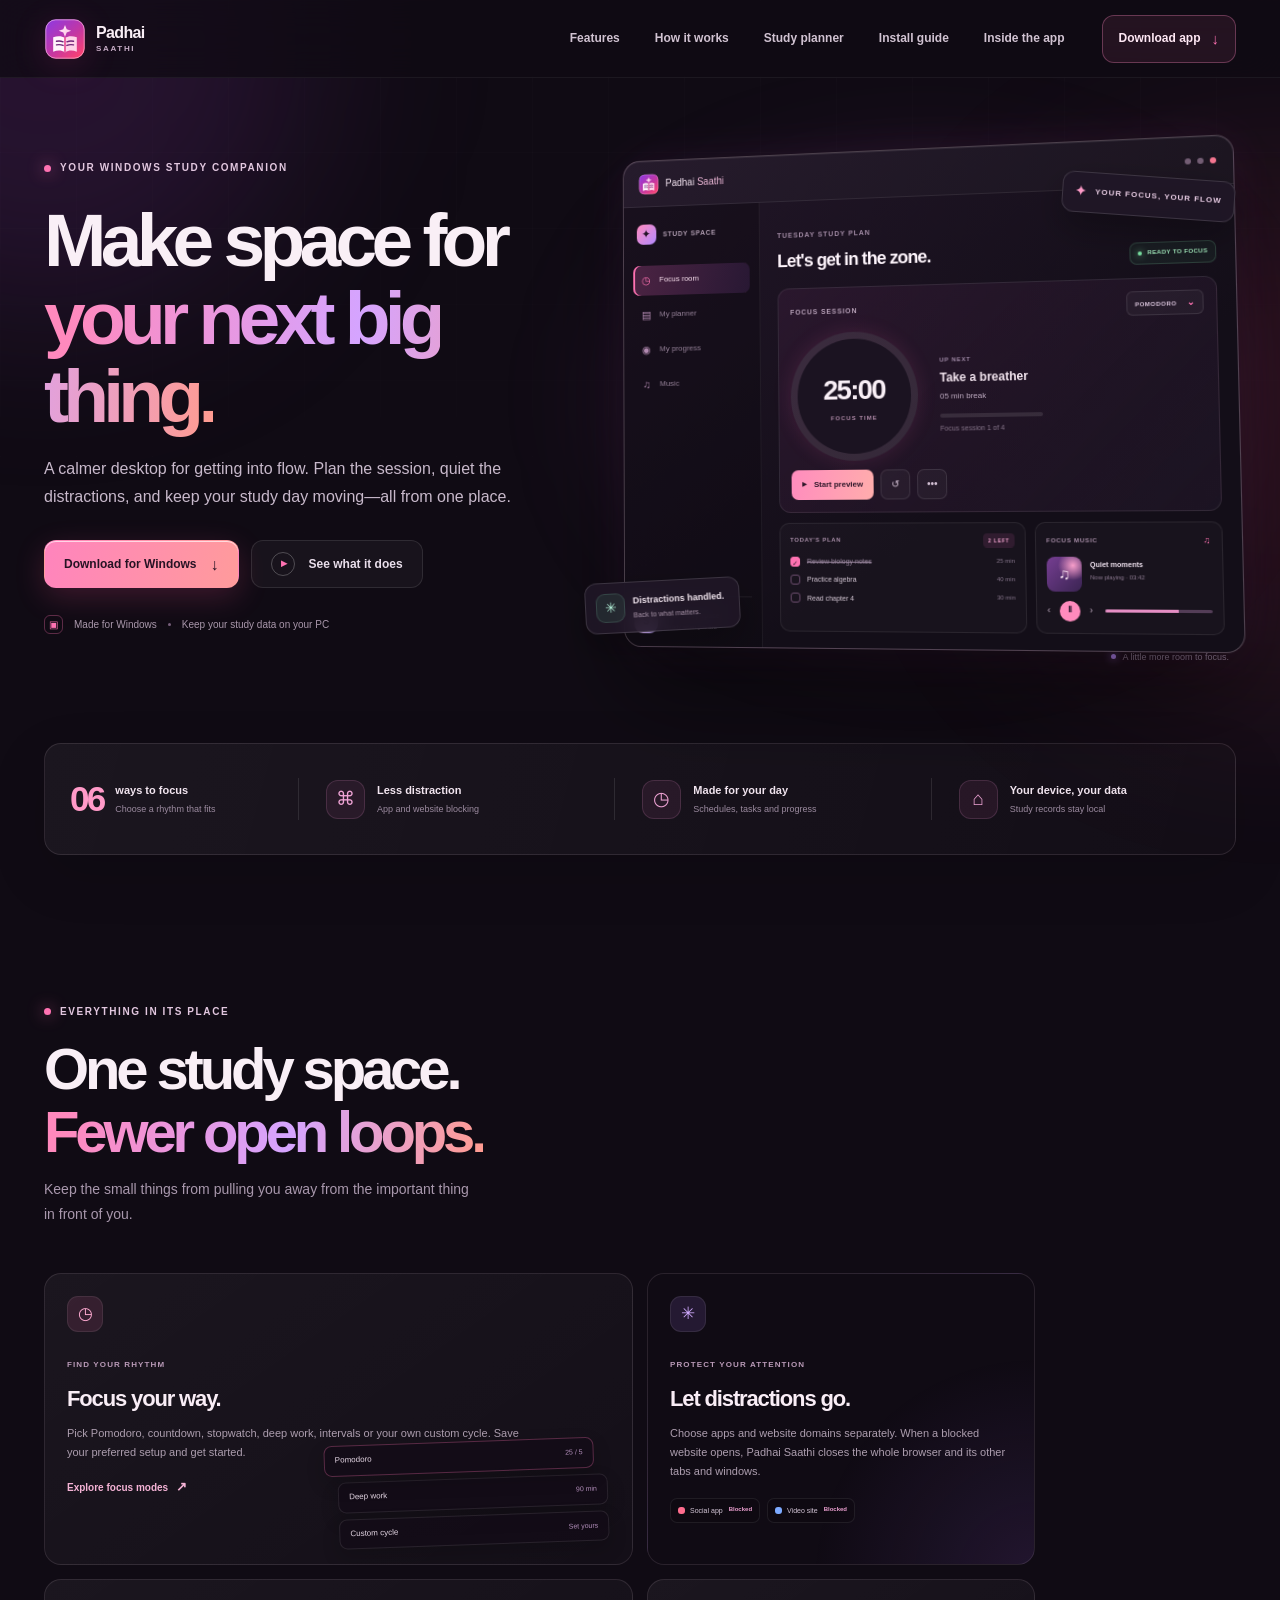
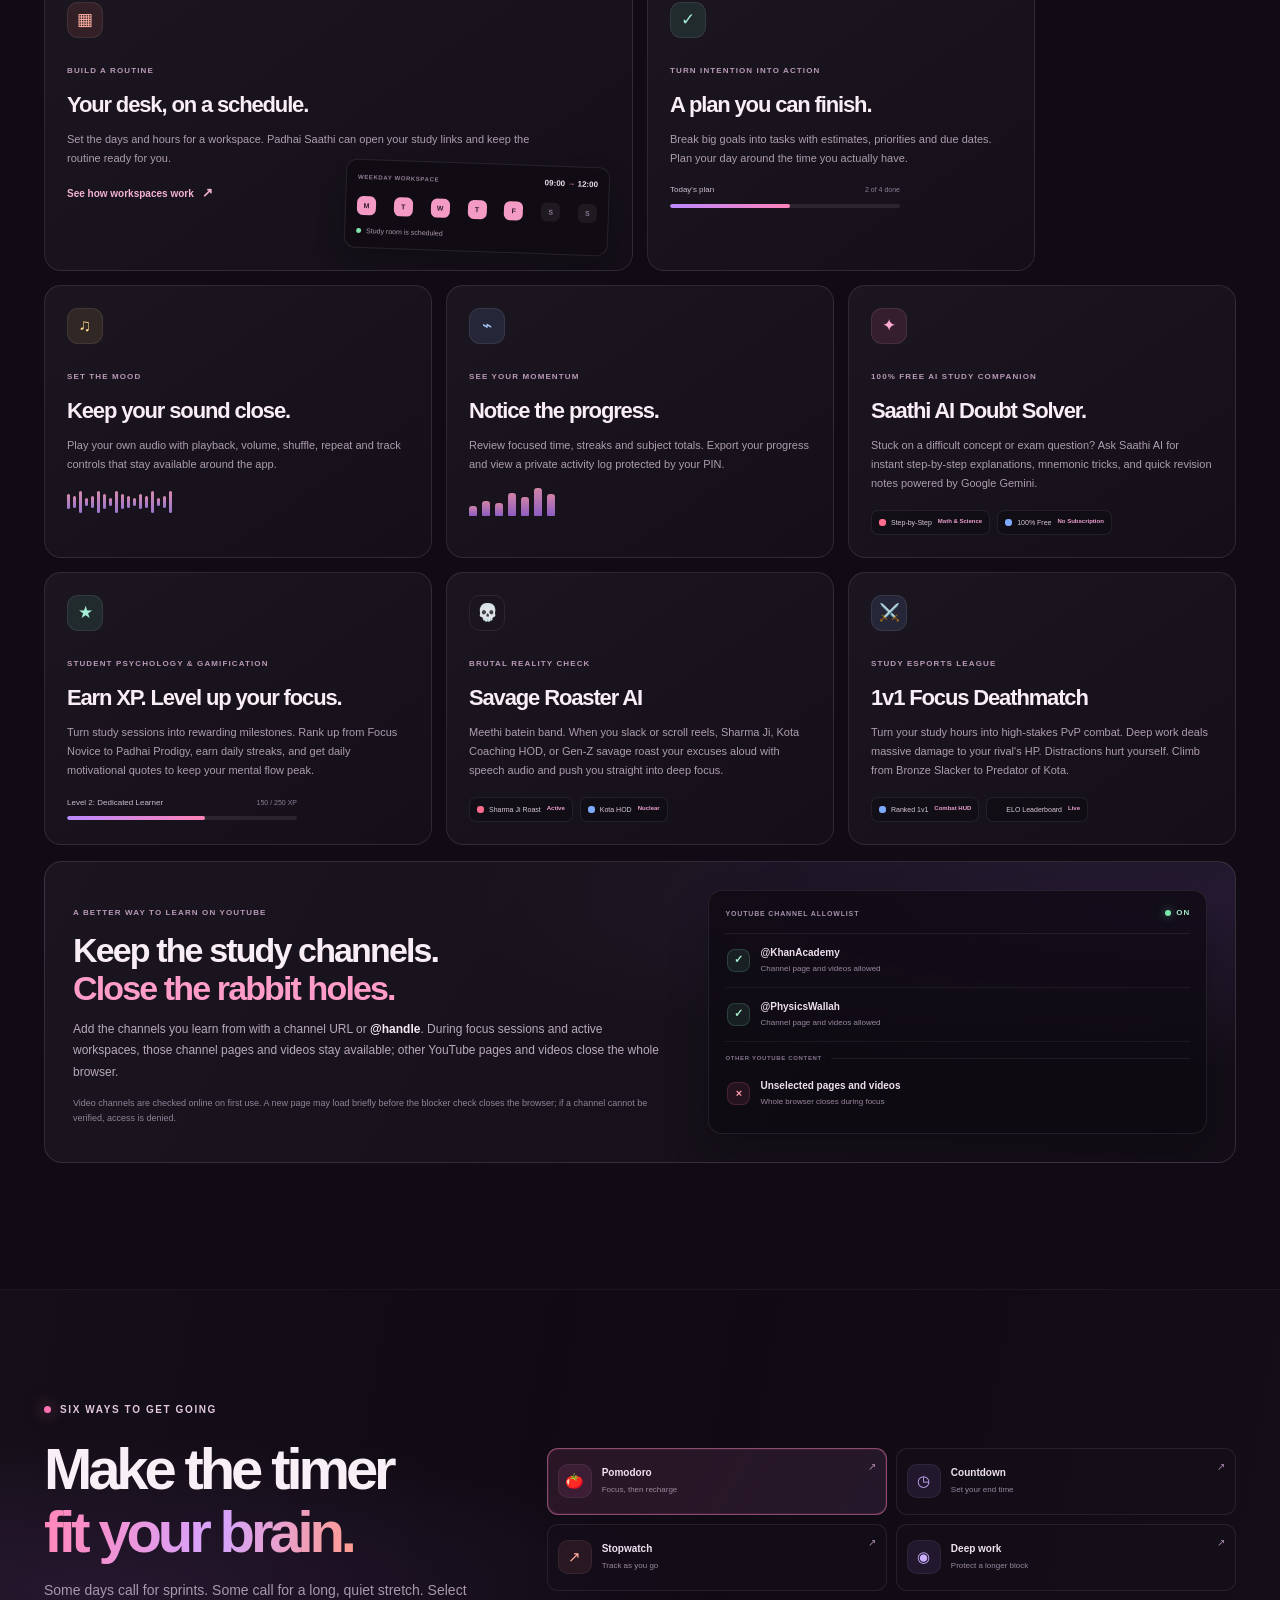
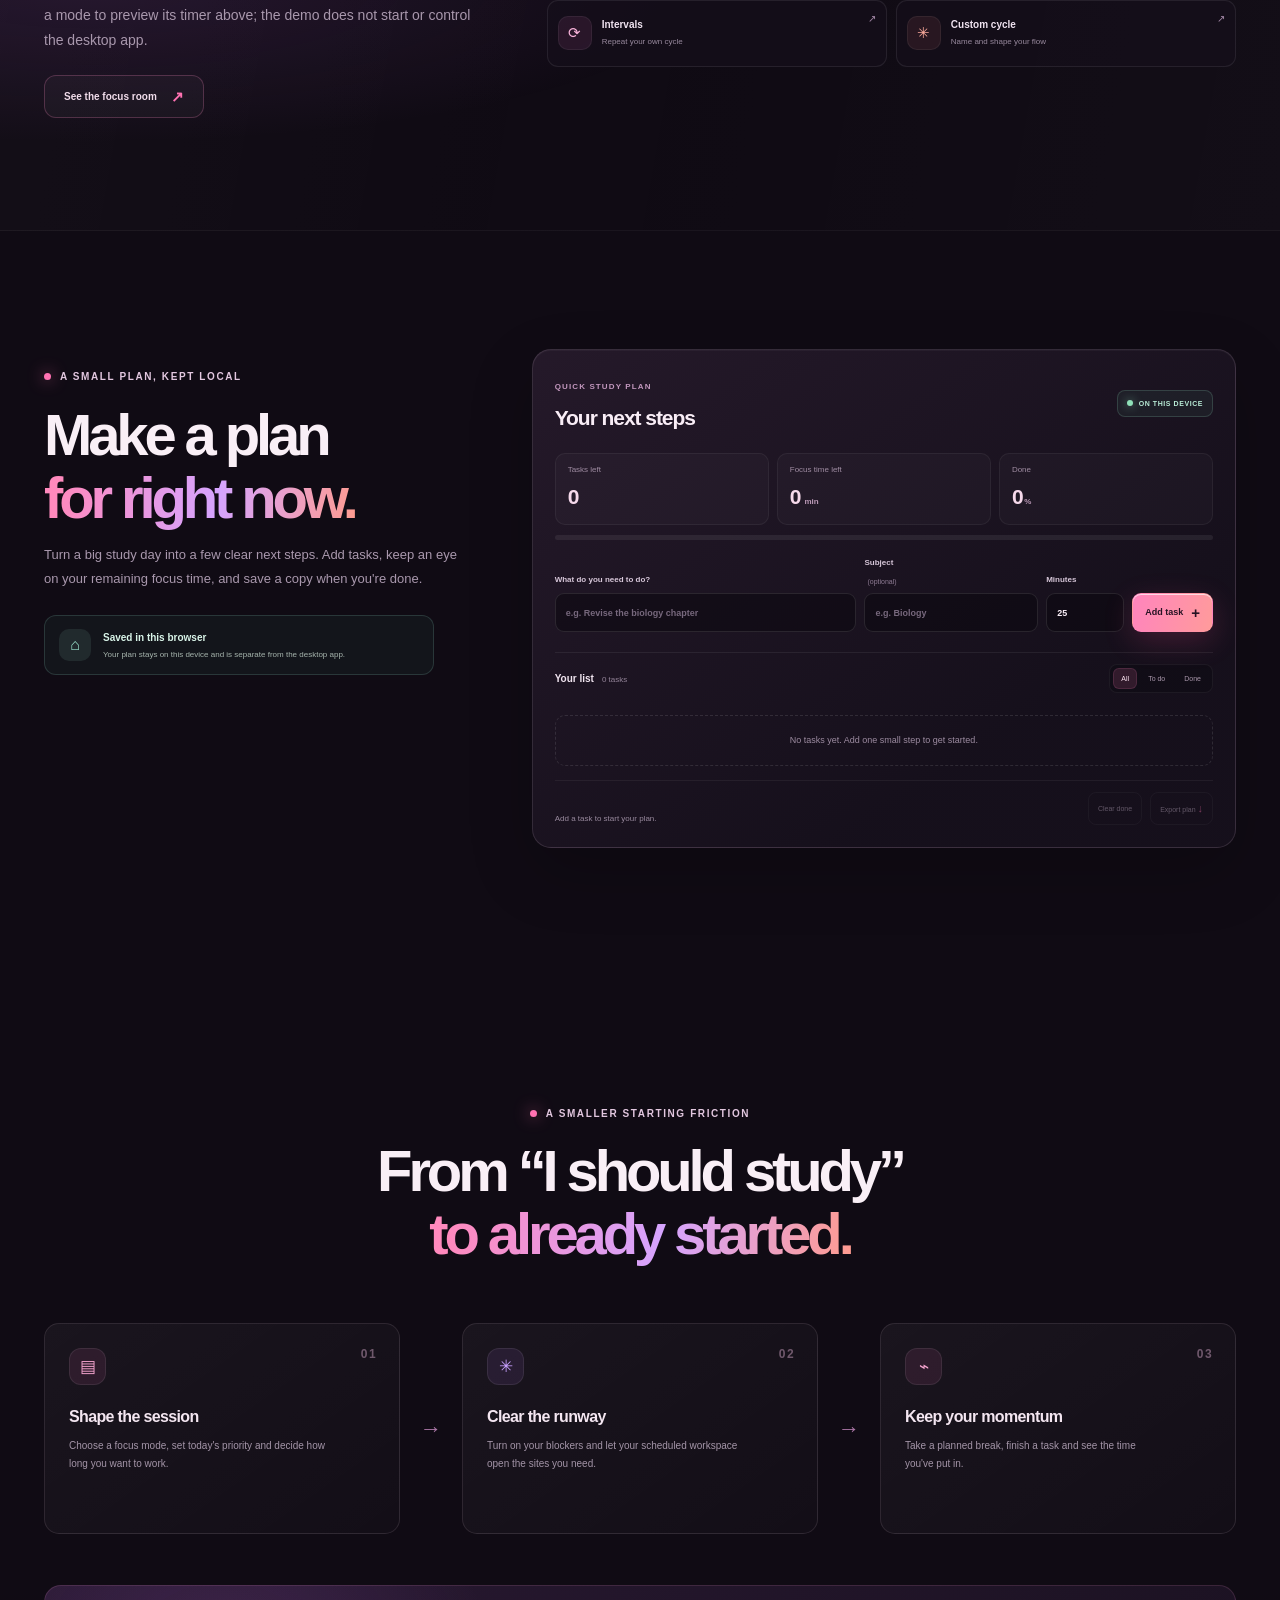
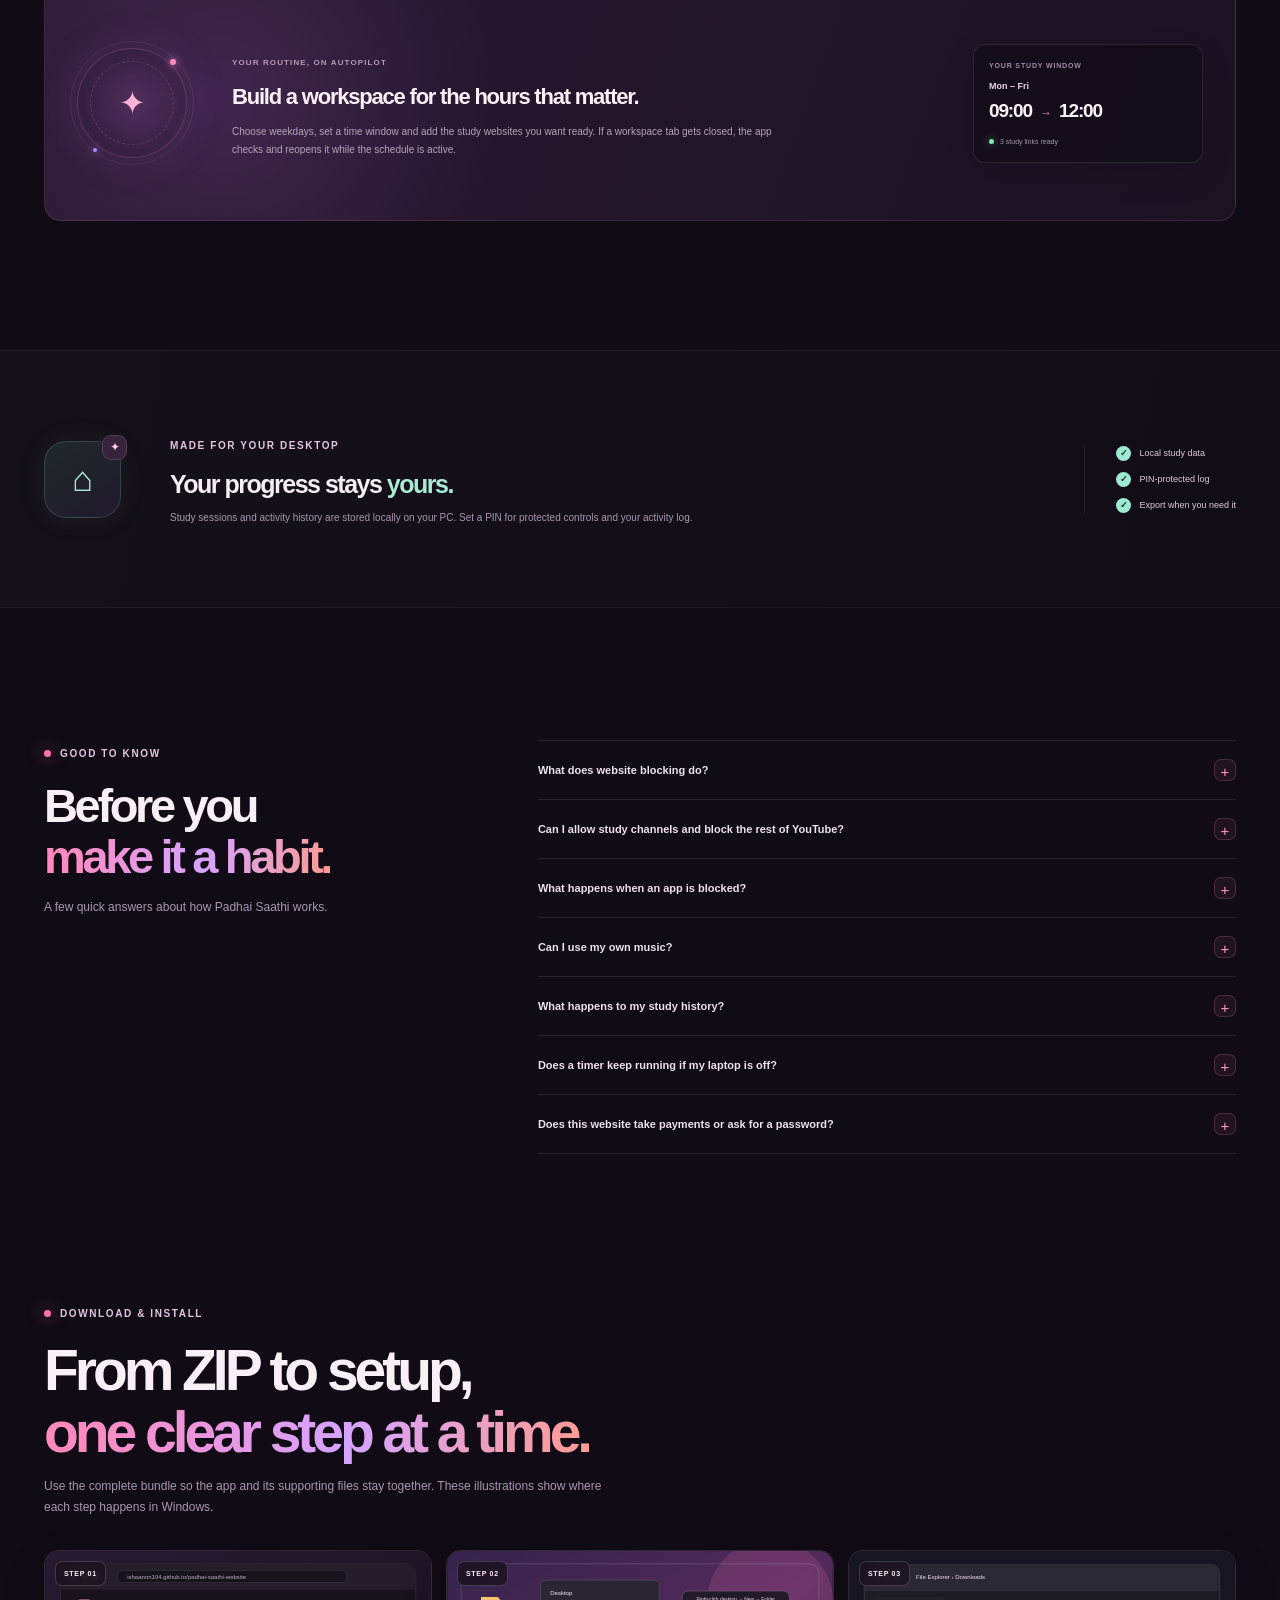
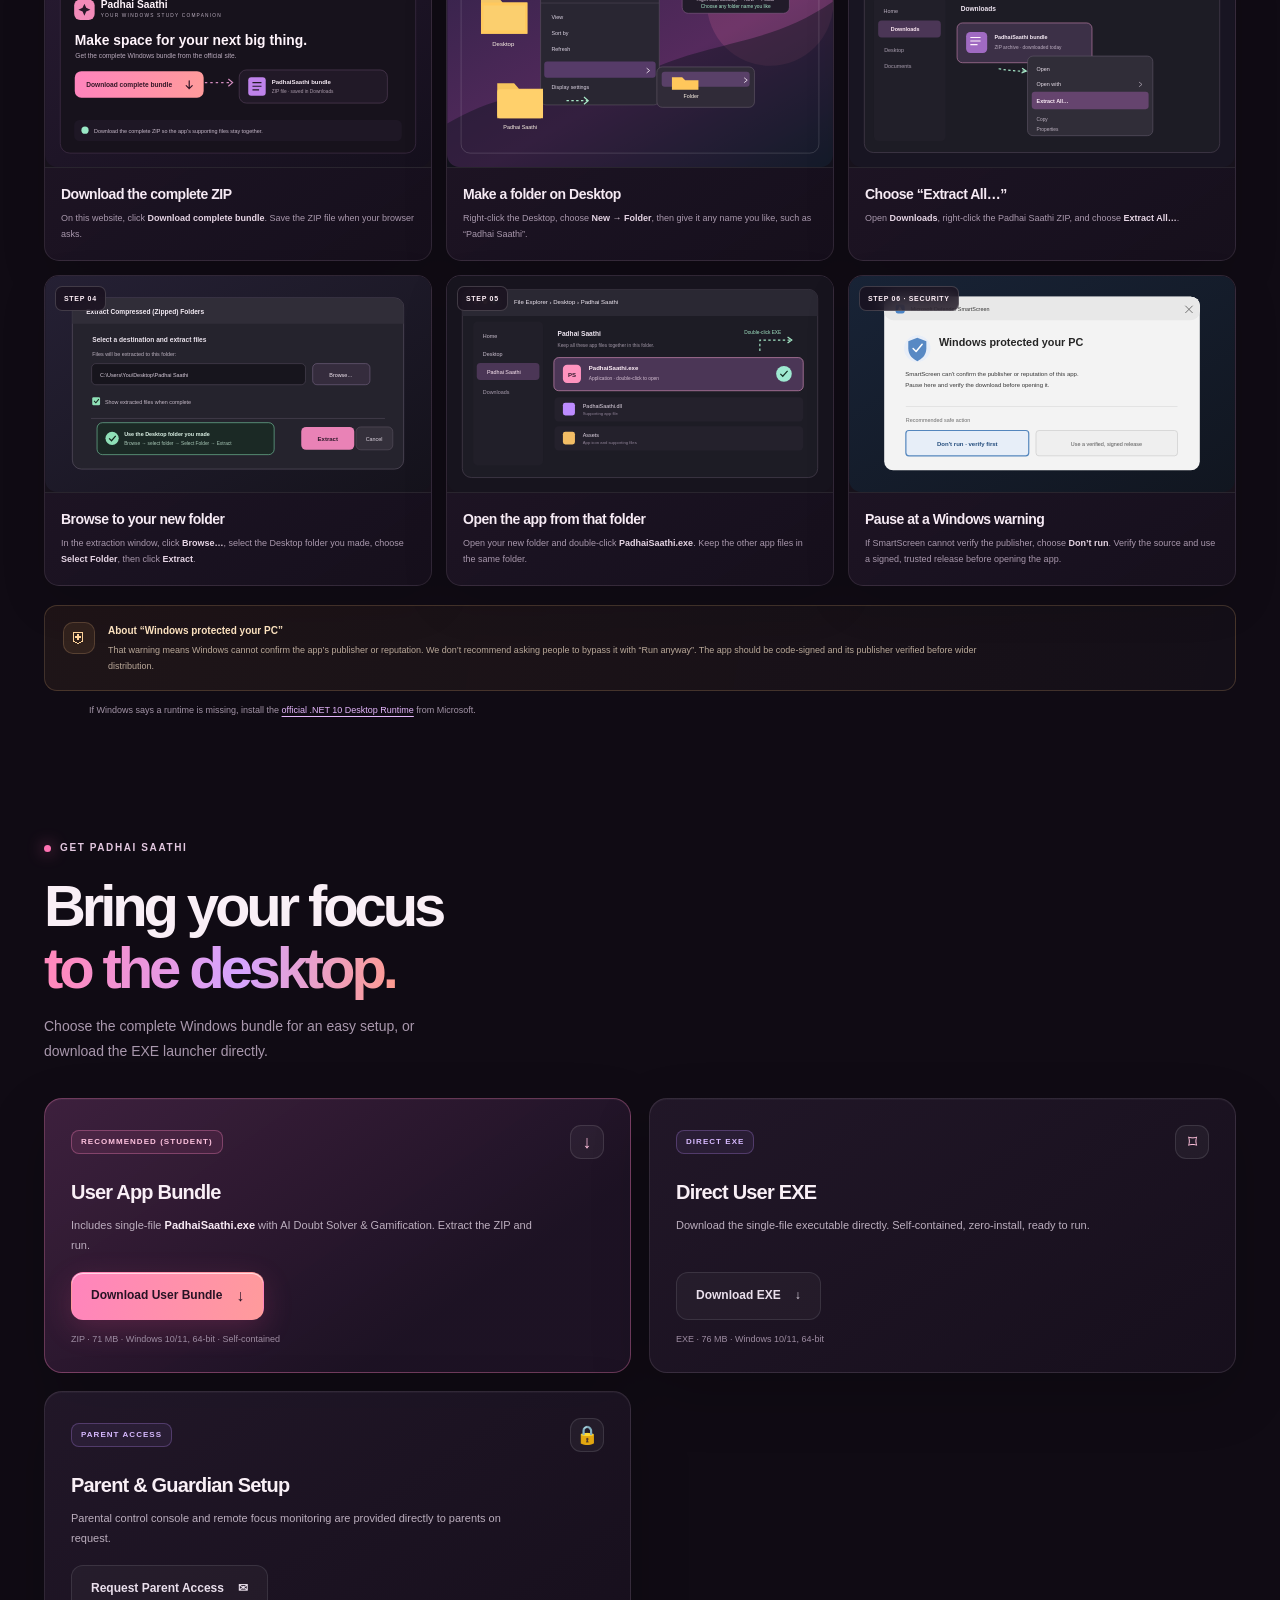
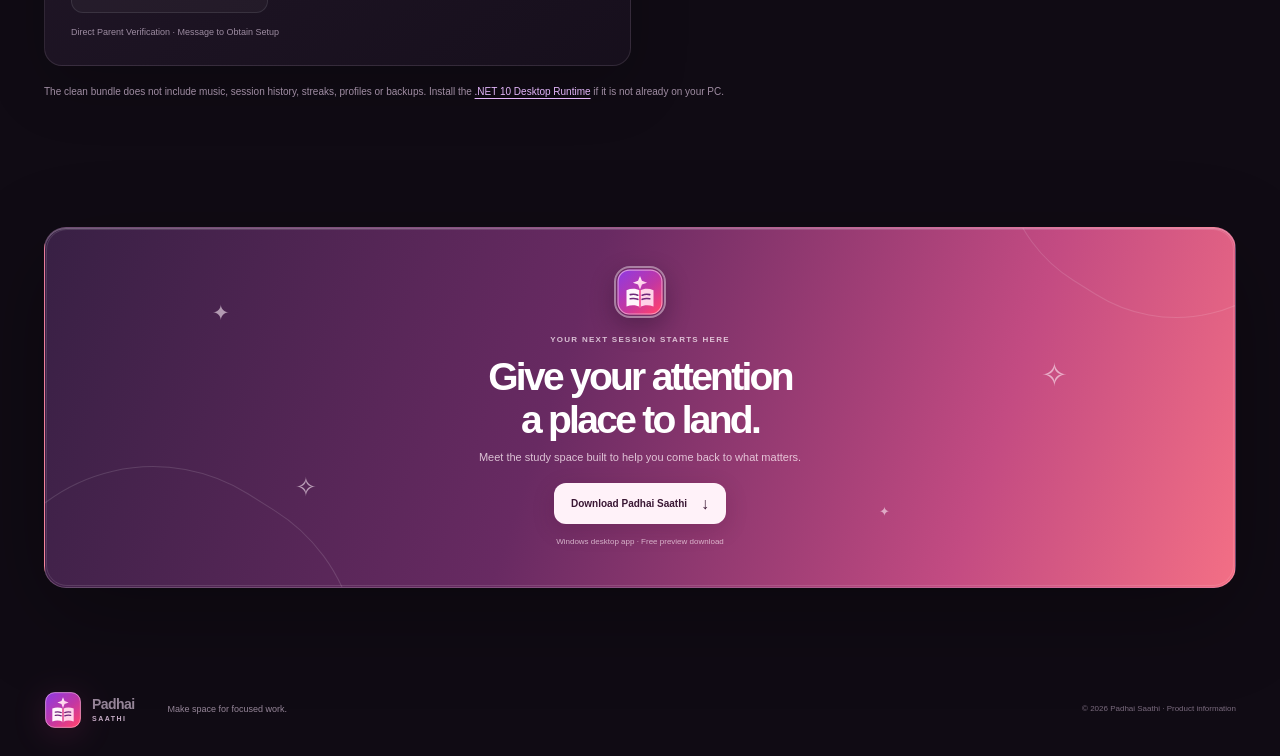
==== commit 5e002307: "Add Savage Roaster AI & 1v1 Focus Deathmatch features to website" ====
--- a/index.html
+++ b/index.html
@@ -148,6 +148,14 @@
             <div class="feature-icon icon-mint"><span>★</span></div>
             <div class="feature-copy"><span class="feature-overline">STUDENT PSYCHOLOGY &amp; GAMIFICATION</span><h3>Earn XP. Level up your focus.</h3><p>Turn study sessions into rewarding milestones. Rank up from Focus Novice to Padhai Prodigy, earn daily streaks, and get daily motivational quotes to keep your mental flow peak.</p><div class="plan-progress"><div class="plan-progress-top"><span>Level 2: Dedicated Learner</span><b>150 / 250 XP</b></div><div class="plan-track"><i style="width: 60%;"></i></div></div></div>
           </article>
+          <article class="feature-card reveal">
+            <div class="feature-icon icon-rose"><span>💀</span></div>
+            <div class="feature-copy"><span class="feature-overline">BRUTAL REALITY CHECK</span><h3>Savage Roaster AI</h3><p>Meethi batein band. When you slack or scroll reels, Sharma Ji, Kota Coaching HOD, or Gen-Z savage roast your excuses aloud with speech audio and push you straight into deep focus.</p><div class="blocker-demo"><span><i class="app-dot dot-rose"></i> Sharma Ji Roast <b>Active</b></span><span><i class="app-dot dot-blue"></i> Kota HOD <b>Nuclear</b></span></div></div>
+          </article>
+          <article class="feature-card reveal reveal-late">
+            <div class="feature-icon icon-blue"><span>⚔️</span></div>
+            <div class="feature-copy"><span class="feature-overline">STUDY ESPORTS LEAGUE</span><h3>1v1 Focus Deathmatch</h3><p>Turn your study hours into high-stakes PvP combat. Deep work deals massive damage to your rival's HP. Distractions hurt yourself. Climb from Bronze Slacker to Predator of Kota.</p><div class="blocker-demo"><span><i class="app-dot dot-blue"></i> Ranked 1v1 <b>Combat HUD</b></span><span><i class="app-dot dot-green"></i> ELO Leaderboard <b>Live</b></span></div></div>
+          </article>
         </div>
         <article class="youtube-feature-card reveal" id="youtube-focus">
           <div class="youtube-feature-copy">
